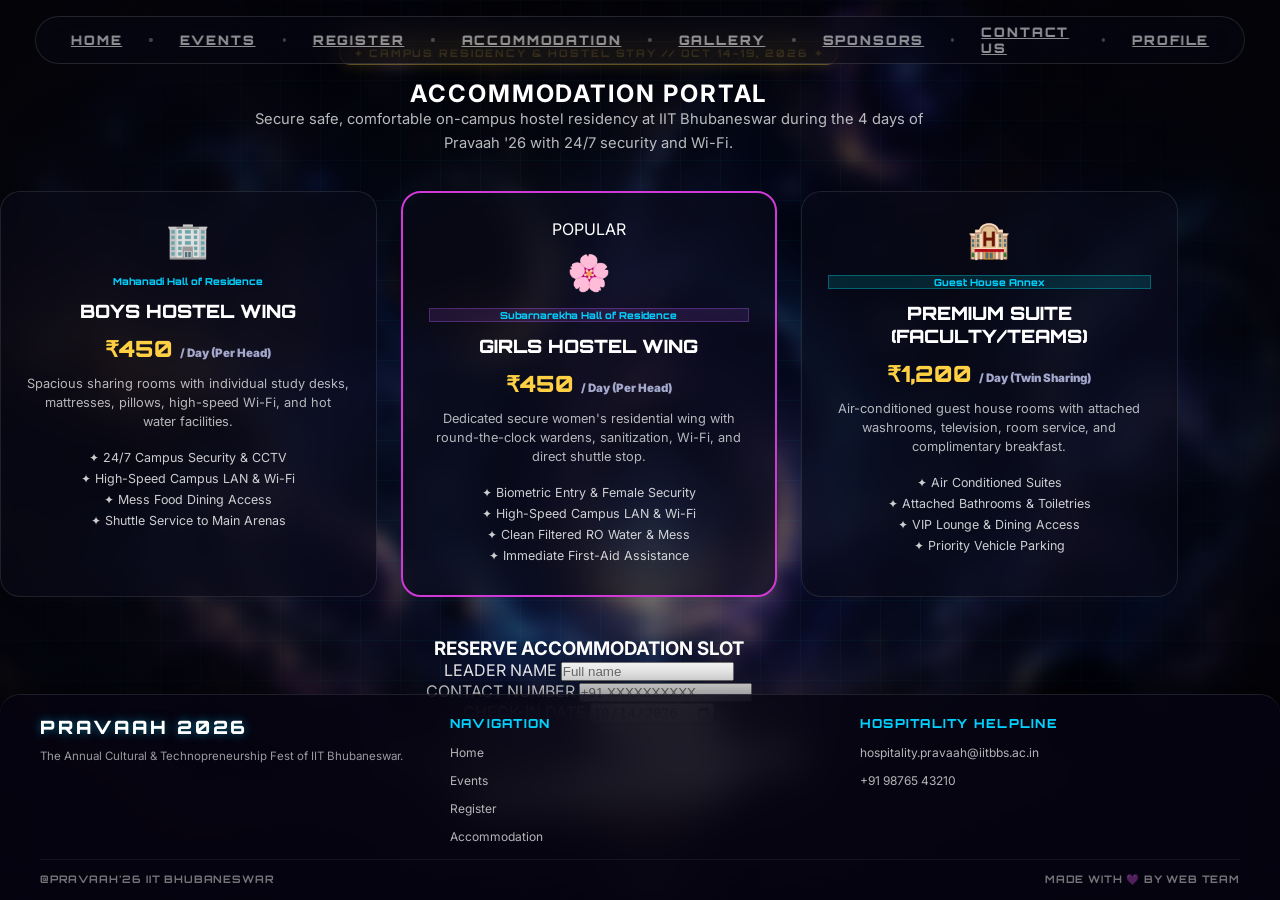
==== accommodation.html @ bd9a9144 "new pages" ====
<!DOCTYPE html>
<html lang="en">
<head>
    <meta charset="UTF-8">
    <meta name="viewport" content="width=device-width, initial-scale=1.0">
    <title>ACCOMMODATION // PRAVAAH '26 - IIT Bhubaneswar</title>
    <link rel="preconnect" href="https://fonts.googleapis.com">
    <link rel="preconnect" href="https://fonts.gstatic.com" crossorigin>
    <link href="https://fonts.googleapis.com/css2?family=Inter:wght@300;400;500;600;700;800;900&family=Orbitron:wght@400;600;700;800;900&display=swap" rel="stylesheet">
    <link rel="stylesheet" href="style.css">
</head>
<body class="subpage-body">

    <div class="global-bg-layer subpage-bg"></div>
    <div class="subpage-grid-overlay"></div>

    <!-- Cosmic Nav Wheel -->
    <nav class="cosmic-nav-wheel" id="cosmic-nav-wheel">
        <div class="nav-wheel-track">
            <div class="nav-indicator-pill" id="nav-indicator-pill"></div>

            <a href="index.html" class="nav-item">HOME</a>
            <div class="nav-divider"></div>
            <a href="events.html" class="nav-item">EVENTS</a>
            <div class="nav-divider"></div>
            <a href="register.html" class="nav-item">REGISTER</a>
            <div class="nav-divider"></div>
            <a href="accommodation.html" class="nav-item active">ACCOMMODATION</a>
            <div class="nav-divider"></div>
            <a href="gallery.html" class="nav-item">GALLERY</a>
            <div class="nav-divider"></div>
            <a href="sponsors.html" class="nav-item">SPONSORS</a>
            <div class="nav-divider"></div>
            <a href="contact.html" class="nav-item">CONTACT US</a>
            <div class="nav-divider"></div>
            <a href="profile.html" class="nav-item">PROFILE</a>
        </div>
        <div class="nav-wheel-glow"></div>
    </nav>

    <main class="subpage-main">
        <section class="dummy-page-hero">
            <div class="hero-badge-pill">✦ CAMPUS RESIDENCY & HOSTEL STAY // OCT 14-19, 2026 ✦</div>
            <h1 class="spider-title" data-text="ACCOMMODATION PORTAL">ACCOMMODATION PORTAL</h1>
            <p class="subpage-hero-subtitle">Secure safe, comfortable on-campus hostel residency at IIT Bhubaneswar during the 4 days of Pravaah '26 with 24/7 security and Wi-Fi.</p>

            <!-- Accommodation Options -->
            <div class="accom-grid">
                <div class="accom-card">
                    <div class="accom-icon">🏢</div>
                    <span class="accom-tag">Mahanadi Hall of Residence</span>
                    <h3 class="accom-title">BOYS HOSTEL WING</h3>
                    <div class="accom-rate">₹450 <span class="rate-sub">/ Day (Per Head)</span></div>
                    <p class="accom-desc">Spacious sharing rooms with individual study desks, mattresses, pillows, high-speed Wi-Fi, and hot water facilities.</p>
                    <ul class="accom-perks">
                        <li>✦ 24/7 Campus Security & CCTV</li>
                        <li>✦ High-Speed Campus LAN & Wi-Fi</li>
                        <li>✦ Mess Food Dining Access</li>
                        <li>✦ Shuttle Service to Main Arenas</li>
                    </ul>
                </div>

                <div class="accom-card featured-accom">
                    <div class="pass-highlight-banner">POPULAR</div>
                    <div class="accom-icon">🌸</div>
                    <span class="accom-tag tag-cult">Subarnarekha Hall of Residence</span>
                    <h3 class="accom-title">GIRLS HOSTEL WING</h3>
                    <div class="accom-rate">₹450 <span class="rate-sub">/ Day (Per Head)</span></div>
                    <p class="accom-desc">Dedicated secure women's residential wing with round-the-clock wardens, sanitization, Wi-Fi, and direct shuttle stop.</p>
                    <ul class="accom-perks">
                        <li>✦ Biometric Entry & Female Security</li>
                        <li>✦ High-Speed Campus LAN & Wi-Fi</li>
                        <li>✦ Clean Filtered RO Water & Mess</li>
                        <li>✦ Immediate First-Aid Assistance</li>
                    </ul>
                </div>

                <div class="accom-card">
                    <div class="accom-icon">🏨</div>
                    <span class="accom-tag tag-tech">Guest House Annex</span>
                    <h3 class="accom-title">PREMIUM SUITE (FACULTY/TEAMS)</h3>
                    <div class="accom-rate">₹1,200 <span class="rate-sub">/ Day (Twin Sharing)</span></div>
                    <p class="accom-desc">Air-conditioned guest house rooms with attached washrooms, television, room service, and complimentary breakfast.</p>
                    <ul class="accom-perks">
                        <li>✦ Air Conditioned Suites</li>
                        <li>✦ Attached Bathrooms & Toiletries</li>
                        <li>✦ VIP Lounge & Dining Access</li>
                        <li>✦ Priority Vehicle Parking</li>
                    </ul>
                </div>
            </div>

            <!-- Booking Form -->
            <div class="quick-register-hud">
                <h3 class="hud-box-title">RESERVE ACCOMMODATION SLOT</h3>
                <form class="quick-form-grid" onsubmit="event.preventDefault(); alert('Accommodation slot inquiry logged! Hospitality coordinators will contact via email.');">
                    <div class="form-group">
                        <label>LEADER NAME</label>
                        <input type="text" placeholder="Full name" required>
                    </div>
                    <div class="form-group">
                        <label>CONTACT NUMBER</label>
                        <input type="tel" placeholder="+91 XXXXXXXXXX" required>
                    </div>
                    <div class="form-group">
                        <label>CHECK-IN DATE</label>
                        <input type="date" value="2026-10-14" required>
                    </div>
                    <div class="form-group">
                        <label>CHECK-OUT DATE</label>
                        <input type="date" value="2026-10-18" required>
                    </div>
                    <div class="form-group">
                        <label>TOTAL GUESTS (MALE / FEMALE)</label>
                        <input type="text" placeholder="e.g. 3 Males, 2 Females" required>
                    </div>
                    <div class="form-group">
                        <label>INSTITUTE NAME</label>
                        <input type="text" placeholder="e.g. NIT Rourkela" required>
                    </div>
                    <button type="submit" class="submit-hud-btn">TRANSMIT RESERVATION INQUIRY ✦</button>
                </form>
            </div>
        </section>

        <!-- Footer -->
        <footer class="pravaah-full-footer">
            <div class="footer-columns-grid">
                <div class="footer-col footer-brand">
                    <span class="footer-logo-title">PRAVAAH 2026</span>
                    <p class="footer-tagline">The Annual Cultural & Technopreneurship Fest of IIT Bhubaneswar.</p>
                </div>
                <div class="footer-col">
                    <h4 class="footer-heading">NAVIGATION</h4>
                    <ul class="footer-links-list">
                        <li><a href="index.html">Home</a></li>
                        <li><a href="events.html">Events</a></li>
                        <li><a href="register.html">Register</a></li>
                        <li><a href="accommodation.html">Accommodation</a></li>
                    </ul>
                </div>
                <div class="footer-col">
                    <h4 class="footer-heading">HOSPITALITY HELPLINE</h4>
                    <ul class="footer-links-list">
                        <li><a href="mailto:hospitality.pravaah@iitbbs.ac.in">hospitality.pravaah@iitbbs.ac.in</a></li>
                        <li><a href="tel:+919876543210">+91 98765 43210</a></li>
                    </ul>
                </div>
            </div>
            <div class="footer-bottom-bar">
                <span>@PRAVAAH'26 IIT BHUBANESWAR</span>
                <span>MADE WITH 💜 BY WEB TEAM</span>
            </div>
        </footer>
    </main>

    <script src="glitch-nav.js"></script>
</body>
</html>
---- style.css ----
:root {
    --bg-dark: #06030e;
    --card-bg: rgba(14, 8, 28, 0.7);
    --border-color: rgba(230, 38, 120, 0.2);

    --tech-color: #00d2ff;
    --tech-glow: rgba(0, 210, 255, 0.55);

    --cult-color: #cf3ad6;
    --cult-glow: rgba(207, 58, 214, 0.55);

    --game-color: #ff2a4b;
    --game-glow: rgba(255, 42, 75, 0.55);

    --ent-color: #ff9e00;
    --ent-glow: rgba(255, 158, 0, 0.55);

    --social-color: #e62678;
    --social-glow: rgba(230, 38, 120, 0.55);

    --portal-blue: #3b62d8;
    --portal-blue-glow: rgba(59, 98, 216, 0.55);

    --text-main: #ffffff;
    --text-muted: #a3a8cc;

    --transition-smooth: all 0.4s cubic-bezier(0.16, 1, 0.3, 1);
}

* {
    box-sizing: border-box;
    margin: 0;
    padding: 0;
    -webkit-tap-highlight-color: transparent;
}

body {
    background-color: var(--bg-dark);
    color: var(--text-main);
    font-family: 'Inter', sans-serif;
    overflow: hidden;
    height: 100vh;
    width: 100vw;
    position: relative;
    user-select: none;
}

.global-bg-layer {
    position: fixed;
    top: 0;
    left: 0;
    width: 100vw;
    height: 100vh;
    background-image: url('bg_multiverse.jpeg');
    background-size: cover;
    background-position: center;
    background-repeat: no-repeat;
    z-index: 0;
    pointer-events: none;
    transform: scale(1.0);
    filter: blur(0px);
    transition: background-image 1s ease, filter 1s ease, transform 1s ease;
}

body.portal-entered .global-bg-layer {
    background-image: url('bg.jpeg');
    filter: blur(6px);
    transform: scale(1.04);
}

body.portal-entered #starfield-canvas {
    opacity: 0 !important;
    visibility: hidden !important;
    pointer-events: none !important;
    display: none !important;
}

body.portal-entered .comet-orbit-ring,
body.portal-entered .comet-spinner,
body.portal-entered .cube-comet {
    opacity: 0 !important;
    visibility: hidden !important;
    pointer-events: none !important;
    display: none !important;
    animation: none !important;
}

#starfield-canvas {
    position: fixed;
    top: 0;
    left: 0;
    width: 100vw;
    height: 100vh;
    z-index: 2;
    pointer-events: none;
    transition: opacity 0.8s ease, filter 0.8s ease;
}

.blur-background {
    filter: blur(12px);
}

.universe-nebula-glow {
    position: absolute;
    width: 1400px;
    height: 1400px;
    background: radial-gradient(circle, rgba(230, 38, 120, 0.28) 0%, rgba(59, 98, 216, 0.22) 35%, rgba(0, 210, 255, 0.14) 65%, transparent 75%);
    filter: blur(140px);
    pointer-events: none;
    z-index: 1;
    opacity: 0;
    transition: opacity 1.5s ease;
}

body.universe-active .universe-nebula-glow {
    opacity: 1;
}

section {
    position: absolute;
    top: 0;
    left: 0;
    width: 100%;
    height: 100%;
    z-index: 10;
    display: flex;
    flex-direction: column;
    align-items: center;
    justify-content: center;
    transition: opacity 0.8s cubic-bezier(0.25, 1, 0.5, 1),
                transform 0.8s cubic-bezier(0.25, 1, 0.5, 1),
                visibility 0.8s;
}

.hidden {
    opacity: 0;
    pointer-events: none;
    visibility: hidden;
    transform: scale(0.95);
}

.active-screen {
    opacity: 1;
    pointer-events: all;
    visibility: visible;
    transform: scale(1);
}

#splash-screen {
    background: transparent;
}

.glow-core {
    position: absolute;
    width: 400px;
    height: 400px;
    background: radial-gradient(circle, rgba(230, 38, 120, 0.25) 0%, rgba(59, 98, 216, 0.18) 50%, transparent 70%);
    border-radius: 50%;
    filter: blur(40px);
    z-index: 1;
    animation: pulse 8s infinite alternate;
}

.splash-content {
    z-index: 5;
    display: flex;
    flex-direction: row;
    align-items: center;
    justify-content: space-between;
    height: 75%;
    max-height: 620px;
    width: 90%;
    max-width: 1100px;
    gap: 30px;
}

.splash-logo-column {
    position: relative;
    display: flex;
    flex-direction: column;
    align-items: center;
    justify-content: center;
    z-index: 5;
    flex: 1;
}

.logo-container {
    margin-top: 0;
    animation: floatUpDown 6s ease-in-out infinite;
    z-index: 5;
    position: relative;
    text-align: center;
}

.portal-vortex-bg {
    position: absolute;
    width: clamp(260px, 35vw, 420px);
    height: clamp(260px, 35vw, 420px);
    border-radius: 50%;
    background: conic-gradient(from 0deg, rgba(123, 76, 237, 0.12) 0deg, rgba(0, 242, 254, 0.18) 120deg, rgba(189, 94, 255, 0.15) 240deg, rgba(123, 76, 237, 0.12) 360deg);
    filter: blur(25px);
    animation: spin 25s linear infinite;
    z-index: 1;
    pointer-events: none;
    top: 35%;
    left: 50%;
    transform: translate(-50%, -50%);
}

.splash-highlights-panel, .splash-status-panel {
    width: clamp(220px, 20vw, 260px);
    background: rgba(10, 10, 25, 0.25);
    backdrop-filter: blur(12px);
    border: 1px solid rgba(255, 255, 255, 0.05);
    border-radius: 16px;
    padding: 18px;
    display: flex;
    flex-direction: column;
    gap: 12px;
    box-shadow: 0 8px 32px rgba(0, 0, 0, 0.3);
    z-index: 10;
    transition: var(--transition-smooth);
}

.splash-highlights-panel:hover, .splash-status-panel:hover {
    border-color: rgba(0, 242, 254, 0.15);
    background: rgba(10, 10, 25, 0.35);
    box-shadow: 0 12px 40px rgba(0, 242, 254, 0.05);
}

.splash-panel-title {
    font-family: 'Orbitron', sans-serif;
    font-size: 0.68rem;
    font-weight: 900;
    letter-spacing: 0.15em;
    margin-bottom: 4px;
    padding-bottom: 6px;
    border-bottom: 1px solid rgba(255, 255, 255, 0.06);
}

.title-tech {
    color: var(--tech-color);
    text-shadow: 0 0 8px var(--tech-glow);
}

.title-cult {
    color: var(--cult-color);
    text-shadow: 0 0 8px var(--cult-glow);
}

.highlight-item {
    display: flex;
    flex-direction: column;
    gap: 3px;
    border-left: 2px solid rgba(255, 255, 255, 0.08);
    padding-left: 10px;
    transition: var(--transition-smooth);
}

.highlight-item:hover {
    border-left-color: var(--tech-color);
    transform: translateX(3px);
}

.hl-badge {
    align-self: flex-start;
    font-family: 'Orbitron', sans-serif;
    font-size: 0.5rem;
    font-weight: 800;
    letter-spacing: 0.05em;
    padding: 2px 6px;
    border-radius: 4px;
}

.badge-tech {
    background: rgba(0, 242, 254, 0.08);
    color: var(--tech-color);
    border: 1px solid rgba(0, 242, 254, 0.2);
}

.badge-cult {
    background: rgba(189, 94, 255, 0.08);
    color: var(--cult-color);
    border: 1px solid rgba(189, 94, 255, 0.2);
}

.badge-game {
    background: rgba(0, 229, 255, 0.08);
    color: var(--game-color);
    border: 1px solid rgba(0, 229, 255, 0.2);
}

.hl-name {
    font-family: 'Orbitron', sans-serif;
    font-size: 0.72rem;
    font-weight: 700;
    color: #ffffff;
    letter-spacing: 0.02em;
}

.hl-desc {
    font-size: 0.6rem;
    color: var(--text-muted);
    line-height: 1.3;
}

.status-row {
    display: flex;
    flex-direction: column;
    gap: 5px;
}

.status-meta {
    display: flex;
    justify-content: space-between;
    align-items: center;
}

.status-name {
    font-family: 'Orbitron', sans-serif;
    font-size: 0.68rem;
    font-weight: 700;
    color: rgba(255, 255, 255, 0.75);
}

.status-stat {
    font-family: 'Orbitron', sans-serif;
    font-size: 0.55rem;
    font-weight: 800;
    letter-spacing: 0.02em;
}

.status-online {
    color: var(--game-color);
    text-shadow: 0 0 6px rgba(0, 229, 255, 0.3);
}

.status-stable {
    color: var(--tech-color);
    text-shadow: 0 0 6px var(--tech-glow);
}

.status-bar {
    width: 100%;
    height: 3px;
    background: rgba(255, 255, 255, 0.06);
    border-radius: 2px;
    overflow: hidden;
}

.status-bar-fill {
    height: 100%;
    border-radius: 2px;
}

.fill-tech { background: var(--tech-color); }
.fill-cult { background: var(--cult-color); }
.fill-game { background: var(--game-color); }
.fill-ent { background: var(--ent-color); }

.logo-pravaah-container {
    display: flex;
    flex-direction: column;
    align-items: center;
    gap: 2px;
    margin-bottom: 5px;
}

.logo-pravaah {
    font-family: 'Orbitron', sans-serif;
    font-size: clamp(1.8rem, 4.2vw, 3rem);
    font-weight: 900;
    letter-spacing: 0.35em;
    color: #fff;
    text-shadow: 0 2px 8px rgba(0, 0, 0, 0.9), 0 0 15px rgba(255, 255, 255, 0.3);
    text-transform: uppercase;
    margin-right: -0.35em;
    display: block;
}

.logo-edition-tag {
    font-family: 'Orbitron', sans-serif;
    font-size: clamp(0.65rem, 1.4vw, 0.88rem);
    font-weight: 800;
    letter-spacing: 0.5em;
    color: var(--tech-color);
    text-shadow: 0 2px 8px rgba(0, 0, 0, 0.9), 0 0 10px var(--tech-glow);
    text-transform: uppercase;
    margin-right: -0.5em;
    display: block;
}

.logo-title {
    position: relative;
    font-family: 'Orbitron', sans-serif;
    font-size: clamp(3.2rem, 8vw, 7rem);
    font-weight: 900;
    letter-spacing: 0.05em;
    text-transform: uppercase;
    background: linear-gradient(to bottom, #fff6a6 0%, #ffd043 45%, #b67600 90%);
    -webkit-background-clip: text;
    -webkit-text-fill-color: transparent;
    filter: drop-shadow(0 2px 10px rgba(0, 0, 0, 0.95)) drop-shadow(0 0 15px rgba(255, 208, 67, 0.2));
    z-index: 2;
    display: inline-block;
    margin-bottom: 10px;
}

.logo-subtitle-container {
    display: flex;
    flex-direction: column;
    align-items: flex-end;
    width: 100%;
    margin-top: -12px;
    padding-right: 5px;
}

.logo-subtitle {
    font-family: 'Orbitron', sans-serif;
    font-size: clamp(0.7rem, 1.8vw, 1.1rem);
    font-weight: 700;
    letter-spacing: 0.15em;
    color: var(--tech-color);
    text-transform: lowercase;
    text-shadow: 0 0 10px rgba(0, 242, 254, 0.45);
    margin-bottom: 4px;
}

.subtitle-line {
    display: flex;
    align-items: center;
    width: 58%;
    max-width: 280px;
    position: relative;
    margin-top: 2px;
}

.line-dot {
    width: 5px;
    height: 5px;
    background-color: var(--tech-color);
    border-radius: 50%;
    box-shadow: 0 0 8px var(--tech-color);
}

.line-bar {
    flex: 1;
    height: 2px;
    background-color: var(--tech-color);
    box-shadow: 0 0 6px var(--tech-color);
}

.line-sparkle {
    color: #fff;
    font-size: 11px;
    text-shadow: 0 0 8px #fff, 0 0 15px var(--tech-color);
    margin-left: -2px;
    transform: translateY(-0.5px);
}

.home-swipe-prompt {
    display: flex;
    flex-direction: column;
    align-items: center;
    margin-top: 1vw;
    z-index: 10;
    pointer-events: none;
    transition: var(--transition-smooth);
}

.home-swipe-text {
    font-family: 'Orbitron', sans-serif;
    font-size: clamp(0.7rem, 1vw, 1.1rem);
    font-weight: 900;
    letter-spacing: 0.25em;
    color: rgba(255, 255, 255, 0.85);
    text-shadow: 0 2px 6px rgba(0, 0, 0, 0.95), 0 0 10px rgba(255, 255, 255, 0.2);
    text-transform: uppercase;
    margin-bottom: 8px;
    text-align: center;
}

.home-swipe-arrow {
    color: var(--tech-color);
    animation: bounceDown 2s infinite ease-in-out;
    filter: drop-shadow(0 2px 6px rgba(0, 0, 0, 0.9)) drop-shadow(0 0 8px var(--tech-glow));
}

.home-swipe-arrow svg {
    width: 24px;
    height: 24px;
}

#loader-screen.portal-warp-section {
    background: #000;
    z-index: 9999;
    position: fixed;
    top: 0;
    left: 0;
    right: 0;
    bottom: 0;
    width: 100vw;
    height: 100vh;
    width: 100dvw;
    height: 100dvh;
    display: flex;
    align-items: center;
    justify-content: center;
    overflow: hidden;
    pointer-events: none;
}

.portal-video-element {
    position: fixed;
    top: 0;
    left: 0;
    width: 100vw;
    height: 100vh;
    width: 100dvw;
    height: 100dvh;
    min-width: 100%;
    min-height: 100%;
    object-fit: cover;
    object-position: center;
    border: none;
    outline: none;
    pointer-events: none;
    z-index: 1;
    transform: scale(1.05);
    filter: saturate(1.1) contrast(1.08) brightness(1.02);
}

.portal-flash-overlay {
    position: fixed;
    top: 0;
    left: 0;
    width: 100vw;
    height: 100vh;
    z-index: 10;
    background: radial-gradient(circle at center, #ffffff 0%, #ffe4ec 30%, #cf3ad6 60%, rgba(228, 42, 17, 0.95) 85%, #1017c6 100%);
    opacity: 0;
    pointer-events: none;
    transition: opacity 0.35s cubic-bezier(0.16, 1, 0.3, 1);
}

.portal-flash-overlay.active-flash {
    opacity: 1;
}

.portal-flash-overlay.fade-out {
    opacity: 0;
    transition: opacity 0.75s ease-out;
}

.home-swipe-prompt {
    cursor: pointer;
    position: relative;
    padding: 12px 28px;
    border-radius: 40px;
    background: rgba(14, 8, 28, 0.65);
    border: 1.5px solid rgba(230, 38, 120, 0.4);
    backdrop-filter: blur(14px);
    transition: all 0.35s cubic-bezier(0.16, 1, 0.3, 1);
    display: flex;
    flex-direction: column;
    align-items: center;
    gap: 6px;
    box-shadow: 0 8px 30px rgba(0, 0, 0, 0.5), 0 0 20px rgba(230, 38, 120, 0.25);
    user-select: none;
}

.home-swipe-prompt:hover {
    border-color: #00d2ff;
    transform: translateY(-4px) scale(1.03);
    box-shadow: 0 12px 40px rgba(0, 210, 255, 0.4), 0 0 30px rgba(230, 38, 120, 0.4);
    background: rgba(22, 12, 40, 0.85);
}

.home-enter-btn-content {
    display: flex;
    align-items: center;
    gap: 8px;
}

.home-enter-icon {
    color: #ffb703;
    font-size: 1rem;
    animation: spin 8s linear infinite;
}

.home-swipe-text {
    font-family: 'Orbitron', sans-serif;
    font-weight: 800;
    font-size: clamp(0.72rem, 1.2vw, 0.92rem);
    letter-spacing: 0.15em;
    color: #fff;
    text-shadow: 0 0 10px rgba(255, 255, 255, 0.5);
}

.home-enter-tag {
    font-family: 'Orbitron', sans-serif;
    font-size: 0.55rem;
    font-weight: 700;
    letter-spacing: 0.2em;
    color: var(--tech-color);
    background: rgba(0, 242, 254, 0.1);
    padding: 2px 8px;
    border-radius: 10px;
    border: 1px solid rgba(0, 242, 254, 0.25);
}

.nav-warp-btn {
    background: linear-gradient(135deg, rgba(255, 0, 127, 0.25), rgba(0, 242, 254, 0.25)) !important;
    border: 1px solid rgba(0, 242, 254, 0.4) !important;
    color: #fff !important;
    font-weight: 900 !important;
    letter-spacing: 0.1em !important;
    text-shadow: 0 0 8px #00f2fe;
}

.nav-warp-btn:hover {
    background: linear-gradient(135deg, rgba(255, 0, 127, 0.5), rgba(0, 242, 254, 0.5)) !important;
    border-color: #00f2fe !important;
    box-shadow: 0 0 15px rgba(0, 242, 254, 0.5) !important;
    transform: translateY(-2px);
}

#main-scroll-container {
    position: absolute;
    top: 0;
    left: 0;
    width: 100vw;
    height: 100vh;
    z-index: 10;
    overflow-y: hidden;
    scrollbar-width: none;
    -ms-overflow-style: none;
}

#main-scroll-container.scroll-enabled {
    overflow-y: scroll;
    scroll-snap-type: y mandatory;
}

#main-scroll-container::-webkit-scrollbar {
    display: none;
}

.snap-page {
    position: relative;
    width: 100vw;
    height: 100vh;
    scroll-snap-align: start;
    overflow: hidden;
    display: flex;
    flex-direction: column;
    justify-content: center;
    align-items: center;
}

.hud-header {
    position: absolute;
    top: 0;
    left: 0;
    width: 100%;
    padding: 25px 40px;
    display: flex;
    justify-content: space-between;
    align-items: center;
    border-bottom: none;
    background: transparent;
    z-index: 100;
}

.hud-left {
    display: flex;
    align-items: center;
    gap: 12px;
}

.hud-indicator {
    width: 8px;
    height: 8px;
    border-radius: 50%;
    background-color: #00e5ff;
    box-shadow: 0 0 10px #00e5ff;
    animation: flashText 2s infinite alternate;
}

.hud-title {
    font-family: 'Orbitron', sans-serif;
    font-size: 0.8rem;
    letter-spacing: 0.25em;
    color: rgba(255, 255, 255, 0.7);
    font-weight: 500;
    text-shadow: 0 1px 3px rgba(0, 0, 0, 0.8);
}

.hud-right {
    display: flex;
    align-items: center;
    gap: 20px;
}

.hud-date {
    font-family: 'Orbitron', sans-serif;
    font-size: 0.8rem;
    letter-spacing: 0.2em;
    color: var(--tech-color);
    text-shadow: 0 2px 4px rgba(0, 0, 0, 0.8), 0 0 8px var(--tech-glow);
}

.hud-footer {
    position: absolute;
    bottom: 0;
    left: 0;
    width: 100%;
    padding: 20px;
    text-align: center;
    border-top: none;
    background: transparent;
    z-index: 100;
}

.hud-footer p {
    font-family: 'Orbitron', sans-serif;
    font-size: 0.75rem;
    letter-spacing: 0.3em;
    color: rgba(255, 255, 255, 0.4);
    animation: flashText 3s infinite;
}

#calendar-page {
    background: transparent;
}

.calendar-layout-container {
    position: relative;
    width: 440px;
    height: 460px;
    margin: 25px auto 0 auto;
    z-index: 20;
    display: flex;
    align-items: center;
    justify-content: center;
    transition: var(--transition-smooth);
}

.calendar-main-grid-panel {
    flex-grow: 1;
    display: flex;
    flex-direction: column;
}

.calendar-section-title {
    font-family: 'Orbitron', sans-serif;
    font-size: 1.5rem;
    font-weight: 900;
    letter-spacing: 0.22em;
    color: #fff;
    text-transform: uppercase;
    text-align: center;
    margin-bottom: 35px;
    text-shadow: 0 0 10px rgba(255, 255, 255, 0.25), 0 0 25px var(--tech-glow);
}

.comet-orbit-ring {
    position: absolute;
    top: 50%;
    left: 50%;
    transform-style: preserve-3d;
    pointer-events: none;
    z-index: 4;
    border-radius: 50%;
}

.comet-orbit-ring.ring-1 {
    width: 490px;
    height: 490px;
    transform: translate(-50%, -50%) rotateX(68deg) rotateY(30deg);
    border: 1px dashed rgba(0, 242, 254, 0.08);
}

.comet-orbit-ring.ring-2 {
    width: 530px;
    height: 530px;
    transform: translate(-50%, -50%) rotateX(55deg) rotateY(-40deg);
    border: 1px dashed rgba(189, 94, 255, 0.08);
}

.comet-orbit-ring.ring-3 {
    width: 570px;
    height: 570px;
    transform: translate(-50%, -50%) rotateX(45deg) rotateY(15deg);
    border: 1px dashed rgba(255, 223, 122, 0.08);
}

.comet-spinner {
    position: relative;
    width: 100%;
    height: 100%;
    transform-style: preserve-3d;
}

.comet-spinner.spinner-1 {
    animation: spin 7s linear infinite;
}

.comet-spinner.spinner-2 {
    animation: spin-counter 11s linear infinite;
}

.comet-spinner.spinner-3 {
    animation: spin 14s linear infinite;
}

.cube-comet {
    position: absolute;
    top: 0;
    left: 50%;
    width: 8px;
    height: 8px;
    border-radius: 50%;
    transform: translate(-50%, -50%);
    transform-style: preserve-3d;
}

.cube-comet.comet-cyan {
    background: var(--tech-color);
    box-shadow: 0 0 15px var(--tech-glow), 0 0 30px var(--tech-glow);
}

.cube-comet.comet-cyan::after {
    content: '';
    position: absolute;
    top: 50%;
    right: 4px;
    width: 80px;
    height: 3px;
    background: linear-gradient(to left, var(--tech-color), rgba(0, 242, 254, 0.4), transparent);
    border-radius: 10px;
    transform: translateY(-50%) rotate(-5deg);
    transform-origin: right center;
}

.cube-comet.comet-pink {
    background: var(--cult-color);
    box-shadow: 0 0 15px var(--cult-glow), 0 0 30px var(--cult-glow);
}

.cube-comet.comet-pink::after {
    content: '';
    position: absolute;
    top: 50%;
    left: 4px;
    width: 80px;
    height: 3px;
    background: linear-gradient(to right, var(--cult-color), rgba(189, 94, 255, 0.4), transparent);
    border-radius: 10px;
    transform: translateY(-50%) rotate(5deg);
    transform-origin: left center;
}

.cube-comet.comet-gold {
    background: #ffdf7a;
    box-shadow: 0 0 15px rgba(255, 223, 122, 0.6), 0 0 30px rgba(255, 223, 122, 0.8);
}

.cube-comet.comet-gold::after {
    content: '';
    position: absolute;
    top: 50%;
    right: 4px;
    width: 80px;
    height: 3px;
    background: linear-gradient(to left, #ffdf7a, rgba(255, 223, 122, 0.4), transparent);
    border-radius: 10px;
    transform: translateY(-50%) rotate(-5deg);
    transform-origin: right center;
}

/* 2 Modern Rotation Buttons */
.cube-rotate-btn {
    position: absolute;
    top: 50%;
    transform: translateY(-50%);
    width: 48px;
    height: 48px;
    border-radius: 50%;
    background: rgba(10, 10, 28, 0.75);
    backdrop-filter: blur(12px);
    border: 1px solid rgba(0, 242, 254, 0.35);
    color: var(--tech-color);
    display: flex;
    flex-direction: column;
    align-items: center;
    justify-content: center;
    cursor: pointer;
    z-index: 100;
    transition: all 0.35s cubic-bezier(0.175, 0.885, 0.32, 1.275);
    box-shadow: 0 6px 20px rgba(0, 0, 0, 0.6), 0 0 15px rgba(0, 242, 254, 0.15);
    outline: none;
}

.cube-rotate-btn.btn-prev {
    left: -85px;
}

.cube-rotate-btn.btn-next {
    right: -85px;
}

.cube-rotate-btn:hover {
    border-color: var(--tech-color);
    background: rgba(0, 242, 254, 0.2);
    color: #fff;
    box-shadow: 0 0 25px var(--tech-glow), 0 0 45px rgba(0, 242, 254, 0.35);
    transform: translateY(-50%) scale(1.15);
}

.cube-rotate-btn:active {
    transform: translateY(-50%) scale(0.92);
}

.rotate-btn-label {
    position: absolute;
    bottom: -22px;
    font-family: 'Orbitron', sans-serif;
    font-size: 0.55rem;
    font-weight: 800;
    letter-spacing: 0.12em;
    color: rgba(255, 255, 255, 0.65);
    pointer-events: none;
    transition: color 0.3s ease, text-shadow 0.3s ease;
    white-space: nowrap;
}

.cube-rotate-btn:hover .rotate-btn-label {
    color: var(--tech-color);
    text-shadow: 0 0 8px var(--tech-glow);
}

/* Month Navigation Bar / Tracker */
.cube-month-tracker {
    position: absolute;
    top: -65px;
    left: 50%;
    transform: translateX(-50%);
    display: flex;
    align-items: center;
    gap: 6px;
    background: rgba(10, 10, 25, 0.8);
    backdrop-filter: blur(14px);
    border: 1px solid rgba(255, 255, 255, 0.12);
    padding: 5px 10px;
    border-radius: 30px;
    z-index: 90;
    box-shadow: 0 6px 25px rgba(0, 0, 0, 0.5), 0 0 15px rgba(0, 242, 254, 0.1);
}

.month-pill {
    background: transparent;
    border: 1px solid transparent;
    color: rgba(255, 255, 255, 0.55);
    font-family: 'Orbitron', sans-serif;
    font-size: 0.62rem;
    font-weight: 700;
    letter-spacing: 0.08em;
    padding: 5px 12px;
    border-radius: 20px;
    cursor: pointer;
    transition: all 0.3s ease;
    outline: none;
}

.month-pill:hover {
    color: #fff;
    background: rgba(255, 255, 255, 0.1);
    border-color: rgba(255, 255, 255, 0.15);
}

.month-pill.active-pill {
    background: var(--tech-color);
    border-color: var(--tech-color);
    color: #000;
    font-weight: 900;
    box-shadow: 0 0 16px var(--tech-glow);
}

.calendar-tip-hud {
    position: absolute;
    bottom: -115px;
    left: 50%;
    transform: translateX(-50%);
    display: flex;
    align-items: center;
    gap: 8px;
    padding: 10px 16px;
    background: rgba(10, 10, 25, 0.65);
    backdrop-filter: blur(8px);
    border: 1px solid rgba(0, 242, 254, 0.45);
    border-radius: 6px;
    pointer-events: none;
    font-family: 'Orbitron', sans-serif;
    white-space: nowrap;
    box-shadow: 0 0 20px rgba(0, 242, 254, 0.25), inset 0 0 10px rgba(0, 242, 254, 0.05);
    z-index: 21;
}

.tip-icon {
    font-size: 0.95rem;
    animation: pulse 1.5s infinite alternate;
    filter: drop-shadow(0 0 5px var(--tech-color));
}

.tip-text {
    font-size: 0.65rem;
    font-weight: 700;
    letter-spacing: 0.08em;
    color: var(--tech-color);
    text-shadow: 0 0 10px var(--tech-glow);
}

.calendar-cube-viewport {
    position: absolute;
    top: 0;
    left: 0;
    width: 100%;
    height: 100%;
    display: flex;
    align-items: center;
    justify-content: center;
    perspective: 1200px;
    transform-style: preserve-3d;
    z-index: 5;
    transition: opacity 0.5s cubic-bezier(0.16, 1, 0.3, 1), transform 0.5s cubic-bezier(0.16, 1, 0.3, 1);
}

.calendar-cube-viewport.cube-collapsed {
    opacity: 0;
    transform: scale(0.4) rotateX(45deg) translateY(-50px);
    pointer-events: none;
}

.calendar-cube {
    position: relative;
    width: 360px;
    height: 360px;
    transform-style: preserve-3d;
    transform: rotateX(0deg) rotateY(0deg);
    transition: transform 0.85s cubic-bezier(0.16, 1, 0.3, 1);
}

.cube-face {
    position: absolute;
    width: 360px;
    height: 360px;
    border-radius: 22px;
    padding: 20px;
    transform-style: preserve-3d;
    backface-visibility: hidden;
    background: rgba(10, 14, 28, 0.82);
    border: 2px solid rgba(0, 210, 255, 0.25);
    backdrop-filter: blur(16px);
    box-shadow: 0 10px 30px rgba(0, 0, 0, 0.6), inset 0 0 20px rgba(0, 210, 255, 0.03);
    transition: transform 0.85s cubic-bezier(0.16, 1, 0.3, 1), border-color 0.4s ease, box-shadow 0.4s ease, background 0.4s ease;
}

.face-front { transform: rotateY(0deg) translateZ(180px); }
.face-right { transform: rotateY(90deg) translateZ(180px); }
.face-back { transform: rotateY(180deg) translateZ(180px); }
.face-left { transform: rotateY(-90deg) translateZ(180px); }
.face-top { transform: rotateX(90deg) translateZ(180px); }
.face-bottom { transform: rotateX(-90deg) translateZ(180px); }

.cube-face:hover {
    border-color: var(--tech-color) !important;
    box-shadow: 0 12px 35px rgba(0, 210, 255, 0.3), inset 0 0 25px rgba(0, 210, 255, 0.05);
}

.cube-face.is-focused {
    border-color: var(--tech-color) !important;
    box-shadow: 0 0 35px var(--tech-glow), inset 0 0 25px rgba(0, 210, 255, 0.08) !important;
    background: rgba(10, 14, 30, 0.92) !important;
}

.month-module {
    width: 100%;
    display: flex;
    flex-direction: column;
    height: 100%;
}

.month-title {
    font-family: 'Orbitron', sans-serif;
    font-size: 0.95rem;
    font-weight: 900;
    letter-spacing: 0.15em;
    text-align: center;
    margin-bottom: 14px;
    padding-bottom: 8px;
    border-bottom: 1px solid rgba(0, 210, 255, 0.15);
    display: flex;
    align-items: center;
    justify-content: center;
    color: var(--tech-color);
    text-shadow: 0 0 12px var(--tech-glow);
}

.day-names {
    display: grid;
    grid-template-columns: repeat(7, 1fr);
    text-align: center;
    font-weight: 800;
    font-size: 0.7rem;
    color: rgba(255, 255, 255, 0.95);
    margin-bottom: 12px;
}

.days-grid {
    display: grid;
    grid-template-columns: repeat(7, 1fr);
    gap: 6px;
    flex-grow: 1;
    align-content: start;
}

.calendar-day {
    aspect-ratio: 1;
    display: flex;
    align-items: center;
    justify-content: center;
    font-size: 0.85rem;
    font-weight: 800;
    color: rgba(255, 255, 255, 0.95);
    border-radius: 8px;
    cursor: pointer;
    transition: var(--transition-smooth);
    border: 1px solid transparent;
}

.calendar-day:hover:not(.empty-day):not(.active-node) {
    background: rgba(255, 255, 255, 0.08);
    color: #fff;
    border-color: rgba(255, 255, 255, 0.15);
}

.calendar-day.empty-day {
    opacity: 0;
    pointer-events: none;
}

.calendar-day.active-node {
    border: 1px solid var(--tech-color);
    color: #fff;
    background: rgba(0, 210, 255, 0.12);
    font-weight: 700;
    position: relative;
    animation: nodePulseAnimation 2s infinite alternate;
    transition: var(--transition-smooth);
    box-shadow: 0 0 10px var(--tech-glow);
}

.calendar-day.active-node::after {
    content: '';
    position: absolute;
    bottom: 4px;
    width: 5px;
    height: 5px;
    background-color: var(--tech-color);
    border-radius: 50%;
    box-shadow: 0 0 6px var(--tech-color);
    transition: var(--transition-smooth);
}

.calendar-day.active-node:hover {
    background: var(--tech-color) !important;
    color: #000 !important;
    border-color: #fff !important;
    box-shadow: 0 0 18px var(--tech-glow) !important;
}

.calendar-day.active-node:hover::after {
    background-color: var(--cult-color);
    box-shadow: 0 0 6px var(--cult-color);
}

.calendar-day.active-node.selected {
    background: var(--cult-color) !important;
    color: #000 !important;
    border-color: #fff !important;
    box-shadow: 0 0 20px var(--cult-glow) !important;
    animation: none;
}

.calendar-day.active-node.selected::after {
    background-color: #000;
    box-shadow: none;
}

@keyframes nodePulseAnimation {
    0% {
        box-shadow: 0 0 4px var(--ent-glow);
        border-color: rgba(255, 215, 0, 0.4);
    }
    100% {
        box-shadow: 0 0 14px var(--ent-color);
        border-color: var(--ent-color);
    }
}

.day-events-panel {
    position: absolute;
    top: 0;
    left: 0;
    width: 100%;
    height: 100%;
    background: rgba(12, 12, 28, 0.95);
    backdrop-filter: blur(16px);
    border: 2px solid rgba(255, 255, 255, 0.08);
    border-radius: 20px;
    padding: 22px;
    display: flex;
    flex-direction: column;
    min-height: 0;
    z-index: 10;

    opacity: 0;
    pointer-events: none;
    transform: scale(0.9) translateY(15px);
    transition: opacity 0.5s cubic-bezier(0.16, 1, 0.3, 1), transform 0.5s cubic-bezier(0.16, 1, 0.3, 1);
    box-shadow: 0 15px 40px rgba(0, 0, 0, 0.6), inset 0 0 20px rgba(255, 255, 255, 0.02);
}

.day-events-panel.panel-visible {
    opacity: 1;
    pointer-events: all;
    transform: scale(1) translateY(0);
}

.panel-header-row {
    display: flex;
    justify-content: space-between;
    align-items: center;
    margin-bottom: 6px;
}

.back-cube-btn {
    background: rgba(0, 242, 254, 0.08);
    border: 1px solid rgba(0, 242, 254, 0.3);
    color: var(--tech-color);
    font-family: 'Orbitron', sans-serif;
    font-size: 0.65rem;
    font-weight: 700;
    letter-spacing: 0.05em;
    padding: 4px 10px;
    border-radius: 6px;
    cursor: pointer;
    display: flex;
    align-items: center;
    gap: 5px;
    transition: var(--transition-smooth), transform 0.4s ease;
}

.back-cube-btn:hover {
    background: var(--tech-color);
    color: #000;
    box-shadow: 0 0 10px var(--tech-glow);
}

.hidden-btn {
    opacity: 0;
    pointer-events: none;
    transform: translateX(10px);
}

.panel-title {
    font-family: 'Orbitron', sans-serif;
    font-size: 0.82rem;
    font-weight: 800;
    letter-spacing: 0.1em;
    color: var(--tech-color);
    text-transform: uppercase;
    text-shadow: 0 0 8px var(--tech-glow);
}

.panel-date {
    font-size: 0.75rem;
    font-weight: 700;
    color: rgba(255, 255, 255, 0.8);
    border-bottom: 1px solid rgba(255, 255, 255, 0.08);
    padding-bottom: 10px;
}

.panel-events-list {
    flex-grow: 1;
    overflow-y: auto;
    display: flex;
    flex-direction: column;
    gap: 12px;
}

.panel-events-list::-webkit-scrollbar {
    width: 4px;
}
.panel-events-list::-webkit-scrollbar-thumb {
    background: rgba(255, 255, 255, 0.08);
    border-radius: 2px;
}

.no-events-prompt {
    font-size: 0.8rem;
    color: var(--text-muted);
    line-height: 1.5;
    text-align: center;
    margin-top: 50px;
}

.calendar-event-card {
    background: rgba(10, 10, 25, 0.42);
    backdrop-filter: blur(8px);
    border: 1px solid rgba(255, 255, 255, 0.08);
    border-radius: 12px;
    padding: 15px;
    display: flex;
    flex-direction: column;
    gap: 8px;
    transition: var(--transition-smooth);
}

.calendar-event-card:hover {
    background: rgba(10, 10, 25, 0.6);
    border-color: rgba(255, 255, 255, 0.15);
    transform: translateX(2px);
}

.calendar-card-header {
    display: flex;
    justify-content: space-between;
    align-items: start;
    gap: 10px;
}

.calendar-event-title {
    font-family: 'Orbitron', sans-serif;
    font-size: 0.82rem;
    font-weight: 700;
    color: #fff;
    line-height: 1.3;
}

.calendar-event-time {
    font-size: 0.65rem;
    color: var(--text-muted);
    white-space: nowrap;
}

.calendar-event-card p {
    font-size: 0.72rem;
    color: var(--text-muted);
    line-height: 1.4;
}

.calendar-card-footer {
    display: flex;
    justify-content: space-between;
    align-items: center;
    margin-top: 4px;
}

.calendar-venue {
    font-size: 0.65rem;
    color: rgba(255, 255, 255, 0.55);
}

.verse-tag {
    font-family: 'Orbitron', sans-serif;
    font-size: 0.55rem;
    font-weight: 700;
    letter-spacing: 0.05em;
    padding: 2px 6px;
    border-radius: 4px;
    text-transform: uppercase;
}

.badge-tech { color: var(--tech-color); border: 1px solid rgba(0, 242, 254, 0.3); background: rgba(255, 255, 255, 0.03); }
.badge-cult { color: var(--cult-color); border: 1px solid rgba(189, 94, 255, 0.3); background: rgba(255, 255, 255, 0.03); }
.badge-game { color: var(--game-color); border: 1px solid rgba(0, 229, 255, 0.3); background: rgba(255, 255, 255, 0.03); }
.badge-ent { color: var(--ent-color); border: 1px solid rgba(255, 223, 0, 0.3); background: rgba(255, 255, 255, 0.03); }
.badge-social { color: var(--social-color); border: 1px solid rgba(224, 64, 251, 0.3); background: rgba(255, 255, 255, 0.03); }

@media (max-width: 600px) {
    .calendar-layout-container {
        width: 320px;
        height: 380px;
    }
    .calendar-cube, .cube-face {
        width: 290px;
        height: 290px;
    }
    .face-front { transform: rotateY(0deg) translateZ(145px); }
    .face-right { transform: rotateY(90deg) translateZ(145px); }
    .face-back { transform: rotateY(180deg) translateZ(145px); }
    .face-left { transform: rotateY(-90deg) translateZ(145px); }
    .face-top { transform: rotateX(90deg) translateZ(145px); }
    .face-bottom { transform: rotateX(-90deg) translateZ(145px); }
    
    .cube-rotate-btn.btn-prev { left: -15px; width: 40px; height: 40px; }
    .cube-rotate-btn.btn-next { right: -15px; width: 40px; height: 40px; }
    .cube-month-tracker {
        gap: 3px;
        padding: 4px 6px;
        top: -55px;
    }
    .month-pill {
        font-size: 0.52rem;
        padding: 3px 6px;
    }
    .calendar-tip-hud {
        white-space: normal;
        text-align: center;
        width: 90%;
        bottom: -95px;
        font-size: 0.55rem;
    }
}

.scroll-down-indicator {
    position: absolute;
    bottom: 20px;
    left: 50%;
    transform: translateX(-50%);
    display: flex;
    flex-direction: column;
    align-items: center;
    gap: 8px;
    z-index: 20;
}

.scroll-down-indicator p {
    font-family: 'Orbitron', sans-serif;
    font-size: 0.72rem;
    letter-spacing: 0.25em;
    color: rgba(255, 255, 255, 0.45);
    animation: flashText 2.5s infinite alternate;
}

.arrow-down-glowing {
    color: var(--tech-color);
    animation: bounceDown 2s infinite;
    text-shadow: 0 0 10px var(--tech-color);
}

.arrow-down-glowing svg {
    width: 28px;
    height: 28px;
}

#universe-page {
    background: transparent;
    padding: 20px;
    overflow: hidden;
}

.network-viewport {
    position: relative;
    width: 100%;
    height: 100%;
    display: flex;
    align-items: center;
    justify-content: center;
    overflow: hidden;
}

.portal-network-container {
    position: relative;
    width: clamp(300px, 65vw, 720px);
    height: clamp(300px, 65vw, 720px);
    display: flex;
    align-items: center;
    justify-content: center;
}

.portal-orbit-wrapper {
    position: absolute;
    top: 0;
    left: 0;
    width: 100%;
    height: 100%;
    pointer-events: none;
    z-index: 2;
}

.portal-orbit-wrapper > * {
    pointer-events: auto;
}

.portal-upright-wrapper, .event-upright-wrapper {
    width: 100%;
    height: 100%;
    display: flex;
    flex-direction: column;
    align-items: center;
    justify-content: center;
    position: relative;
}

.event-upright-wrapper {
    flex-direction: row;
}

.network-svg {
    position: absolute;
    top: 0;
    left: 0;
    width: 100%;
    height: 100%;
    pointer-events: none;
    z-index: 2;
}

.network-svg path {
    stroke-dasharray: 1000;
    stroke-dashoffset: 1000;
    transition: stroke-dashoffset 0.8s cubic-bezier(0.16, 1, 0.3, 1), stroke 0.4s ease, stroke-width 0.4s ease;
}

.network-svg path.line-active {
    stroke-dashoffset: 0;
}

.cyber-grid-overlay {
    position: absolute;
    top: 0;
    left: 0;
    width: 100%;
    height: 100%;
    background-image:
        linear-gradient(rgba(0, 242, 254, 0.02) 1px, transparent 1px),
        linear-gradient(90deg, rgba(0, 242, 254, 0.02) 1px, transparent 1px);
    background-size: 50px 50px;
    background-position: center;
    pointer-events: none;
    z-index: 1;
}

.radar-scan-line {
    position: absolute;
    top: 0;
    left: 0;
    width: 100%;
    height: 100%;
    border-radius: 50%;
    background: conic-gradient(from 0deg, rgba(0, 242, 254, 0.04) 0deg, transparent 90deg, transparent 360deg);
    pointer-events: none;
    z-index: 1;
    animation: radar-scan 12s linear infinite;
}

@keyframes radar-scan {
    from { transform: rotate(0deg); }
    to { transform: rotate(360deg); }
}

.hud-bracket {
    position: absolute;
    width: 15px;
    height: 15px;
    border-color: rgba(0, 242, 254, 0.2);
    border-style: solid;
    pointer-events: none;
    z-index: 10;
    transition: border-color 0.4s ease;
}

.bracket-tl { top: 90px; left: 40px; border-width: 2px 0 0 2px; }
.bracket-tr { top: 90px; right: 40px; border-width: 2px 2px 0 0; }
.bracket-bl { bottom: 90px; left: 40px; border-width: 0 0 2px 2px; }
.bracket-br { bottom: 90px; right: 40px; border-width: 0 2px 2px 0; }

body.verse-tech-active .hud-bracket { border-color: rgba(0, 242, 254, 0.4); }
body.verse-cult-active .hud-bracket { border-color: rgba(189, 94, 255, 0.4); }
body.verse-game-active .hud-bracket { border-color: rgba(0, 229, 255, 0.4); }
body.verse-ent-active .hud-bracket { border-color: rgba(255, 223, 0, 0.4); }
body.verse-social-active .hud-bracket { border-color: rgba(224, 64, 251, 0.4); }

.telemetry-box {
    position: absolute;
    display: flex;
    flex-direction: column;
    gap: 4px;
    pointer-events: none;
    z-index: 10;
    font-family: 'Orbitron', sans-serif;
}

.telemetry-label {
    font-size: 0.58rem;
    font-weight: 900;
    letter-spacing: 0.12em;
    color: rgba(255, 255, 255, 0.35);
}

.telemetry-value {
    font-size: 0.55rem;
    font-weight: 700;
    letter-spacing: 0.05em;
    color: rgba(255, 255, 255, 0.2);
}

.telemetry-top-left { top: 90px; left: 70px; }
.telemetry-top-right { top: 90px; right: 70px; text-align: right; }
.telemetry-bottom-left { bottom: 90px; left: 70px; }
.telemetry-bottom-right { bottom: 90px; right: 70px; text-align: right; }

.pravaah-core-btn {
    position: absolute;
    top: 50%;
    left: 50%;
    transform: translate(-50%, -50%);
    width: 10vw;
    height: 10vw;
    min-width: 90px;
    min-height: 90px;
    border-radius: 50%;
    background: radial-gradient(circle at center, #ffffff 10%, #ffdf7a 40%, #c19100 80%);
    border: 3px solid #ffffff;
    box-shadow: 0 0 40px rgba(255, 223, 122, 0.6), 0 0 80px rgba(255, 223, 122, 0.3);
    z-index: 45;
    cursor: pointer;
    transition: width 0.8s cubic-bezier(0.34, 1.56, 0.64, 1), height 0.8s cubic-bezier(0.34, 1.56, 0.64, 1), transform 0.3s ease, border-color 0.3s ease, box-shadow 0.3s ease;
    color: #ffffff;
    font-family: 'Orbitron', sans-serif;
    font-size: clamp(0.7rem, 1.1vw, 0.95rem);
    font-weight: 900;
    letter-spacing: 0.12em;
    display: flex;
    align-items: center;
    justify-content: center;
    text-shadow: 0 2px 4px rgba(0, 0, 0, 0.8);
}

.pravaah-core-btn:hover {
    transform: translate(-50%, -50%) scale(1.1);
    box-shadow: 0 0 45px rgba(255, 223, 122, 0.85), 0 0 90px rgba(255, 223, 122, 0.5);
    border-color: #ffdf7a;
}

.core-glow-ring {
    position: absolute;
    top: clamp(-10px, -0.8vw, -6px);
    left: clamp(-10px, -0.8vw, -6px);
    right: clamp(-10px, -0.8vw, -6px);
    bottom: clamp(-10px, -0.8vw, -6px);
    border-radius: 50%;
    border: 1.5px dashed rgba(255, 223, 122, 0.5);
    animation: spin 30s linear infinite;
    pointer-events: none;
}

.portal-moon-orbit {
    position: absolute;
    top: 0;
    left: 0;
    width: 100%;
    height: 100%;
    animation: spin 8s linear infinite;
    pointer-events: none;
    z-index: 1;
}

.portal-moon {
    position: absolute;
    left: 50%;
    transform: translateX(-50%);
    width: clamp(4px, 0.6vw, 7px);
    height: clamp(4px, 0.6vw, 7px);
    border-radius: 50%;
    pointer-events: none;
}

.portal-orbit-wrapper:has(.portal-node:hover) .portal-moon-orbit {
    animation-play-state: paused;
}

@keyframes spin-counter {
    to { transform: rotate(-360deg); }
}

.portal-node {
    position: absolute;
    width: clamp(90px, 13vw, 150px);
    height: clamp(90px, 13vw, 150px);
    border-radius: 50%;
    cursor: pointer;
    z-index: 30;
    display: flex;
    flex-direction: column;
    align-items: center;
    justify-content: center;
    transition: transform 0.5s cubic-bezier(0.175, 0.885, 0.32, 1.275), opacity 0.5s ease;
    transform-style: preserve-3d;
    perspective: 500px;
}

.portal-node::before {
    content: '';
    position: absolute;
    width: 125%;
    height: 125%;
    border-radius: 50%;
    border: 1.5px dotted rgba(255, 255, 255, 0.18);
    transform: rotateX(75deg) rotateY(-20deg);
    animation: spin-counter 20s linear infinite;
    pointer-events: none;
    z-index: 1;
    transition: var(--transition-smooth);
}

.portal-node:hover::before {
    border-color: rgba(255, 255, 255, 0.45);
    filter: drop-shadow(0 0 3px #ffffff);
}

.portal-ring-swirl {
    position: absolute;
    width: 110%;
    height: 110%;
    border-radius: 50%;
    border: 2px dashed transparent;
    transform: rotateX(72deg) rotateY(15deg);
    transform-style: preserve-3d;
    transition: var(--transition-smooth);
    animation: spin 12s linear infinite;
    opacity: 0.65;
}

.portal-node.active-portal .portal-ring-swirl {
    animation-duration: 4s;
}

.portal-node:hover .portal-ring-swirl {
    opacity: 1;
    animation-duration: 4s;
    filter: drop-shadow(0 0 5px currentColor);
}

.portal-center {
    width: clamp(55px, 8vw, 95px);
    height: clamp(55px, 8vw, 95px);
    border-radius: 50%;
    display: flex;
    align-items: center;
    justify-content: center;
    font-family: 'Orbitron', sans-serif;
    font-size: clamp(0.7rem, 1.1vw, 0.92rem);
    font-weight: 900;
    color: #000000;
    letter-spacing: 0.05em;
    position: relative;
    z-index: 10;
    box-shadow: inset 0 0 10px rgba(255, 255, 255, 0.8), 0 0 25px rgba(255, 255, 255, 0.15);
    transition: var(--transition-smooth);
}

.portal-tech .portal-center { background: radial-gradient(circle, #ffffff 10%, var(--tech-color) 50%, #002d3a 100%); }
.portal-cult .portal-center { background: radial-gradient(circle, #ffffff 10%, var(--cult-color) 50%, #2a003f 100%); }
.portal-game .portal-center { background: radial-gradient(circle, #ffffff 10%, var(--game-color) 50%, #00363f 100%); }
.portal-ent .portal-center { background: radial-gradient(circle, #ffffff 10%, var(--ent-color) 50%, #3a2700 100%); }
.portal-social .portal-center { background: radial-gradient(circle, #ffffff 10%, var(--social-color) 50%, #36003e 100%); }

.portal-center::after {
    content: 'CLICK ME';
    position: absolute;
    top: 50%;
    left: 50%;
    transform: translate(-50%, -50%);
    font-family: 'Orbitron', sans-serif;
    font-size: 0.5rem;
    font-weight: 900;
    color: #fff;
    background: var(--bg-dark);
    border-radius: 6px;
    padding: 2px 6px;
    opacity: 0;
    transition: opacity 0.3s ease;
    white-space: nowrap;
    letter-spacing: 0.1em;
    pointer-events: none;
    box-shadow: 0 0 10px rgba(255, 255, 255, 0.4);
    border: 1px solid rgba(255, 255, 255, 0.15);
    z-index: 20;
}

.portal-node:hover .portal-center::after {
    opacity: 1;
}
    display: flex;
    align-items: center;
    justify-content: center;
    font-family: 'Orbitron', sans-serif;
    font-size: clamp(0.55rem, 0.8vw, 0.78rem);
    font-weight: 800;
    letter-spacing: 0.05em;
    color: #fff;
    box-shadow: inset 0 0 15px rgba(255, 255, 255, 0.1);
    z-index: 2;
    transition: var(--transition-smooth);
}

.portal-label {
    position: absolute;
    bottom: clamp(-34px, -3vw, -26px);
    font-family: 'Orbitron', sans-serif;
    font-size: clamp(0.72rem, 1.1vw, 0.95rem);
    font-weight: 700;
    letter-spacing: 0.1em;
    color: rgba(255, 255, 255, 0.7);
    white-space: nowrap;
    text-shadow: 0 2px 4px rgba(0, 0, 0, 0.9);
    transition: var(--transition-smooth);
}

.portal-tech {
    box-shadow: 0 0 25px rgba(0, 180, 216, 0.35);
}
.portal-tech .portal-ring-swirl {
    border-color: var(--tech-color);
    filter: drop-shadow(0 0 4px var(--tech-color));
}
.portal-tech:hover .portal-center {
    box-shadow: 0 0 25px var(--tech-color);
}

.portal-cult {
    box-shadow: 0 0 25px rgba(157, 78, 221, 0.35);
}
.portal-cult .portal-ring-swirl {
    border-color: var(--cult-color);
    filter: drop-shadow(0 0 4px var(--cult-color));
}
.portal-cult:hover .portal-center {
    box-shadow: 0 0 25px var(--cult-color);
}

.portal-game {
    box-shadow: 0 0 25px rgba(0, 245, 212, 0.35);
}
.portal-game .portal-ring-swirl {
    border-color: var(--game-color);
    filter: drop-shadow(0 0 4px var(--game-color));
}
.portal-game:hover .portal-center {
    box-shadow: 0 0 25px var(--game-color);
}

.portal-ent {
    box-shadow: 0 0 25px rgba(255, 183, 3, 0.35);
}
.portal-ent .portal-ring-swirl {
    border-color: var(--ent-color);
    filter: drop-shadow(0 0 4px var(--ent-color));
}
.portal-ent:hover .portal-center {
    box-shadow: 0 0 25px var(--ent-color);
}

.portal-social {
    box-shadow: 0 0 25px rgba(255, 0, 127, 0.35);
}
.portal-social .portal-ring-swirl {
    border-color: var(--social-color);
    filter: drop-shadow(0 0 4px var(--social-color));
}
.portal-social:hover .portal-center {
    box-shadow: 0 0 25px var(--social-color);
}

.portal-node.portal-dimmed {
    opacity: 0.35;
    filter: grayscale(0.5);
    pointer-events: none;
}

.portal-node:hover {
    transform: scale(1.1);
}
.portal-node:hover .portal-label {
    color: #fff;
    text-shadow: 0 0 8px rgba(255, 255, 255, 0.6);
}

.branch-event-node {
    position: absolute;
    width: 26px;
    height: 26px;
    border-radius: 50%;
    background: rgba(12, 12, 28, 0.95);
    border: 2px solid rgba(255, 255, 255, 0.6);
    cursor: pointer;
    z-index: 35;
    display: flex;
    align-items: center;
    justify-content: center;

    opacity: 0;
    pointer-events: none;
    transform: scale(0) translate(-50%, -50%);
    transform-origin: 0 0;
    transition: opacity 0.5s cubic-bezier(0.16, 1, 0.3, 1), transform 0.5s cubic-bezier(0.16, 1, 0.3, 1);
    box-shadow: 0 4px 15px rgba(0, 0, 0, 0.6);
}

.branch-event-node.node-active,
.branch-event-node.event-active {
    opacity: 1 !important;
    pointer-events: auto !important;
    transform: scale(1) translate(-50%, -50%) !important;
}

.branch-event-tech { border-color: var(--tech-color) !important; color: var(--tech-color); box-shadow: 0 0 10px rgba(0, 242, 254, 0.35); }
.branch-event-cult { border-color: var(--cult-color) !important; color: var(--cult-color); box-shadow: 0 0 10px rgba(189, 94, 255, 0.35); }
.branch-event-game { border-color: var(--game-color) !important; color: var(--game-color); box-shadow: 0 0 10px rgba(0, 229, 255, 0.35); }
.branch-event-ent { border-color: var(--ent-color) !important; color: var(--ent-color); box-shadow: 0 0 10px rgba(255, 223, 0, 0.35); }
.branch-event-social { border-color: var(--social-color) !important; color: var(--social-color); box-shadow: 0 0 10px rgba(224, 64, 251, 0.35); }

.branch-event-node .node-dot {
    width: 8px;
    height: 8px;
    border-radius: 50%;
    background: currentColor;
    transition: var(--transition-smooth);
}

.branch-event-node:hover {
    transform: scale(1.25) translate(-50%, -50%);
    box-shadow: 0 0 20px currentColor, inset 0 0 8px currentColor;
    background: rgba(10, 10, 25, 0.9) !important;
}

.branch-event-node:hover .node-dot {
    background: #ffffff !important;
    transform: scale(0.65);
}

.event-node-label {
    position: absolute;
    top: -24px;
    background: rgba(5, 5, 12, 0.88);
    backdrop-filter: blur(4px);
    border: 1px solid rgba(255, 255, 255, 0.1);
    color: #fff;
    font-family: 'Orbitron', sans-serif;
    font-size: 0.58rem;
    font-weight: 800;
    letter-spacing: 0.05em;
    padding: 3px 8px;
    border-radius: 4px;
    white-space: nowrap;
    pointer-events: none;
    opacity: 0;
    transform: translateY(5px);
    transition: var(--transition-smooth);
    box-shadow: 0 2px 10px rgba(0, 0, 0, 0.5);
}

.branch-event-node.node-active .event-node-label {
    opacity: 0.9;
    transform: translateY(0);
}

.branch-event-node:hover .event-node-label {
    opacity: 1;
    transform: translateY(-3px);
    background: rgba(5, 5, 12, 0.95);
    color: #ffffff;
}

body.verse-tech-active .event-node-label { border-color: rgba(0, 242, 254, 0.2); animation: labelPulseTech 3s infinite alternate; }
body.verse-cult-active .event-node-label { border-color: rgba(189, 94, 255, 0.2); animation: labelPulseCult 3s infinite alternate; }
body.verse-game-active .event-node-label { border-color: rgba(0, 229, 255, 0.2); animation: labelPulseGame 3s infinite alternate; }
body.verse-ent-active .event-node-label { border-color: rgba(255, 223, 0, 0.2); animation: labelPulseEnt 3s infinite alternate; }
body.verse-social-active .event-node-label { border-color: rgba(224, 64, 251, 0.2); animation: labelPulseSocial 3s infinite alternate; }

@keyframes labelPulseTech {
    0% { box-shadow: 0 0 5px rgba(0, 242, 254, 0.15); border-color: rgba(0, 242, 254, 0.2); }
    100% { box-shadow: 0 0 15px rgba(0, 242, 254, 0.35); border-color: rgba(0, 242, 254, 0.5); }
}
@keyframes labelPulseCult {
    0% { box-shadow: 0 0 5px rgba(189, 94, 255, 0.15); border-color: rgba(189, 94, 255, 0.2); }
    100% { box-shadow: 0 0 15px rgba(189, 94, 255, 0.35); border-color: rgba(189, 94, 255, 0.5); }
}
@keyframes labelPulseGame {
    0% { box-shadow: 0 0 5px rgba(0, 229, 255, 0.15); border-color: rgba(0, 229, 255, 0.2); }
    100% { box-shadow: 0 0 15px rgba(0, 229, 255, 0.35); border-color: rgba(0, 229, 255, 0.5); }
}
@keyframes labelPulseEnt {
    0% { box-shadow: 0 0 5px rgba(255, 223, 0, 0.15); border-color: rgba(255, 223, 0, 0.2); }
    100% { box-shadow: 0 0 15px rgba(255, 223, 0, 0.35); border-color: rgba(255, 223, 0, 0.5); }
}
@keyframes labelPulseSocial {
    0% { box-shadow: 0 0 5px rgba(224, 64, 251, 0.15); border-color: rgba(224, 64, 251, 0.2); }
    100% { box-shadow: 0 0 15px rgba(224, 64, 251, 0.35); border-color: rgba(224, 64, 251, 0.5); }
}

.modal-overlay {
    position: fixed;
    top: 0;
    left: 0;
    width: 100vw;
    height: 100vh;
    z-index: 200;
    display: flex;
    align-items: center;
    justify-content: center;
    padding: 20px;
    background: rgba(2, 2, 8, 0.7);
    backdrop-filter: blur(15px);
    transition: opacity 0.5s cubic-bezier(0.16, 1, 0.3, 1),
                visibility 0.5s;
}

.modal-glow-back {
    position: absolute;
    width: 500px;
    height: 500px;
    background: radial-gradient(circle, var(--tech-glow) 0%, transparent 60%);
    border-radius: 50%;
    filter: blur(60px);
    opacity: 0.6;
    pointer-events: none;
    z-index: 1;
    transition: var(--transition-smooth);
}

.modal-container {
    background: var(--card-bg);
    border: 1px solid var(--border-color);
    width: 100%;
    max-width: 900px;
    height: 80vh;
    border-radius: 24px;
    padding: 40px;
    overflow-y: auto;
    position: relative;
    z-index: 5;
    box-shadow: 0 20px 50px rgba(0, 0, 0, 0.5);
    display: flex;
    flex-direction: column;
    transition: transform 0.5s cubic-bezier(0.16, 1, 0.3, 1);
    transform: scale(0.95) translateY(20px);
}

.modal-overlay.active-modal .modal-container {
    transform: scale(1) translateY(0);
}

.modal-container::-webkit-scrollbar {
    width: 6px;
}
.modal-container::-webkit-scrollbar-track {
    background: rgba(255, 255, 255, 0.02);
    border-radius: 3px;
}
.modal-container::-webkit-scrollbar-thumb {
    background: rgba(255, 255, 255, 0.1);
    border-radius: 3px;
}
.modal-container::-webkit-scrollbar-thumb:hover {
    background: rgba(255, 255, 255, 0.2);
}

.close-btn {
    position: absolute;
    top: 25px;
    right: 25px;
    background: rgba(255, 255, 255, 0.03);
    border: 1px solid rgba(255, 255, 255, 0.08);
    color: rgba(255, 255, 255, 0.6);
    border-radius: 50%;
    width: 40px;
    height: 40px;
    display: flex;
    align-items: center;
    justify-content: center;
    cursor: pointer;
    transition: var(--transition-smooth);
}

.close-btn:hover {
    background: rgba(255, 255, 255, 0.08);
    color: #fff;
    transform: rotate(90deg);
}

.modal-header {
    margin-bottom: 30px;
}

.verse-badge {
    display: inline-block;
    padding: 6px 14px;
    border-radius: 20px;
    font-family: 'Orbitron', sans-serif;
    font-size: 0.65rem;
    font-weight: 700;
    letter-spacing: 0.15em;
    margin-bottom: 15px;
    border: 1px solid rgba(255,255,255,0.1);
}

.verse-title {
    font-family: 'Orbitron', sans-serif;
    font-size: 2.2rem;
    font-weight: 900;
    letter-spacing: 0.05em;
    margin-bottom: 10px;
    text-shadow: 0 0 20px rgba(255, 255, 255, 0.1);
}

.verse-desc {
    font-size: 0.95rem;
    line-height: 1.6;
    color: var(--text-muted);
    max-width: 600px;
}

.events-grid {
    display: grid;
    grid-template-columns: repeat(auto-fill, minmax(240px, 1fr));
    gap: 20px;
    flex-grow: 1;
}

.event-card {
    background: rgba(10, 10, 25, 0.45);
    backdrop-filter: blur(10px);
    border: 1px solid rgba(255, 255, 255, 0.08);
    border-radius: 16px;
    padding: 25px;
    display: flex;
    flex-direction: column;
    justify-content: space-between;
    gap: 15px;
    transition: var(--transition-smooth);
}

.event-card:hover {
    background: rgba(10, 10, 25, 0.65);
    border-color: rgba(255, 255, 255, 0.15);
    transform: translateY(-5px);
}

.event-header {
    display: flex;
    justify-content: space-between;
    align-items: start;
}

.event-icon-box {
    width: 42px;
    height: 42px;
    border-radius: 10px;
    background: rgba(255, 255, 255, 0.03);
    display: flex;
    align-items: center;
    justify-content: center;
    border: 1px solid rgba(255, 255, 255, 0.05);
}

.event-meta {
    font-size: 0.75rem;
    color: var(--text-muted);
}

.event-name {
    font-family: 'Orbitron', sans-serif;
    font-size: 1.15rem;
    font-weight: 700;
    letter-spacing: 0.02em;
    margin-top: 5px;
}

.event-desc {
    font-size: 0.8rem;
    color: var(--text-muted);
    line-height: 1.5;
    flex-grow: 1;
}

.event-info-row {
    display: flex;
    justify-content: space-between;
    font-size: 0.75rem;
    color: rgba(255, 255, 255, 0.6);
    border-top: 1px solid rgba(255, 255, 255, 0.04);
    padding-top: 12px;
}

.register-btn-link {
    display: block;
    width: 100%;
    background: rgba(255, 255, 255, 0.05);
    border: 1px solid rgba(255, 255, 255, 0.1);
    color: #fff;
    padding: 12px;
    border-radius: 10px;
    font-family: 'Orbitron', sans-serif;
    font-size: 0.75rem;
    font-weight: 700;
    letter-spacing: 0.1em;
    text-align: center;
    text-decoration: none;
    cursor: pointer;
    transition: var(--transition-smooth);
}

.register-btn-link:hover {
    background: #fff;
    color: #000;
    box-shadow: 0 0 15px rgba(255, 255, 255, 0.3);
}

#toast-notification {
    position: fixed;
    bottom: 30px;
    right: 30px;
    z-index: 300;
    display: flex;
    align-items: center;
    gap: 15px;
    padding: 15px 25px;
    border-radius: 12px;
    background: rgba(10, 25, 15, 0.85);
    border: 1px solid rgba(0, 229, 255, 0.3);
    backdrop-filter: blur(10px);
    box-shadow: 0 10px 30px rgba(0,0,0,0.5);
    transition: transform 0.4s cubic-bezier(0.175, 0.885, 0.32, 1.275),
                opacity 0.4s ease;
}

.toast-hidden {
    transform: translateY(100px) scale(0.9);
    opacity: 0;
    pointer-events: none;
}

.toast-visible {
    transform: translateY(0) scale(1);
    opacity: 1;
    pointer-events: all;
}

.toast-icon {
    color: #00e5ff;
    display: flex;
    align-items: center;
    justify-content: center;
    background: rgba(0, 229, 255, 0.1);
    border-radius: 50%;
    width: 32px;
    height: 32px;
}

.toast-text {
    display: flex;
    flex-direction: column;
}

.toast-title {
    font-family: 'Orbitron', sans-serif;
    font-size: 0.75rem;
    font-weight: 700;
    color: #fff;
    letter-spacing: 0.05em;
}

.toast-msg {
    font-size: 0.75rem;
    color: var(--text-muted);
}

@keyframes floatUpDown {
    0% { transform: translateY(0); }
    50% { transform: translateY(-12px); }
    100% { transform: translateY(0); }
}

@keyframes pulse {
    0% { transform: scale(1); opacity: 0.15; }
    100% { transform: scale(1.1); opacity: 0.25; }
}

@keyframes pulseSingularity {
    0% { transform: scale(1); box-shadow: 0 0 40px #7b4ced, 0 0 80px rgba(123, 76, 237, 0.5); }
    100% { transform: scale(1.08); box-shadow: 0 0 60px #7b4ced, 0 0 120px rgba(123, 76, 237, 0.8); }
}

@keyframes spin {
    to { transform: rotate(360deg); }
}

@keyframes bounceUp {
    0%, 20%, 50%, 80%, 100% { transform: translateY(0); }
    40% { transform: translateY(-8px); }
    60% { transform: translateY(-4px); }
}

@keyframes bounceDown {
    0%, 20%, 50%, 80%, 100% { transform: translateY(0); }
    40% { transform: translateY(8px); }
    60% { transform: translateY(4px); }
}

@keyframes flashText {
    0%, 100% { opacity: 0.5; }
    50% { opacity: 1; }
}

#about-page {
    background: transparent;
    padding: 70px 20px 20px 20px;
    display: flex;
    flex-direction: column;
    align-items: center;
    justify-content: center;
    overflow: hidden;
    position: relative;
}

.about-fullscreen-wrapper {
    width: 92%;
    max-width: 1060px;
    margin: auto;
    display: flex;
    flex-direction: column;
    align-items: center;
    justify-content: center;
    gap: 24px;
    z-index: 20;
}

.about-scroll-prompt {
    margin-top: 5px;
}

.about-dashboard {
    width: 92%;
    max-width: 1040px;
    margin: 15px auto 0 auto;
    display: flex;
    flex-direction: column;
    gap: 26px;
    z-index: 20;
}

.about-page-heading {
    font-family: 'Orbitron', sans-serif;
    font-size: 1.6rem;
    font-weight: 900;
    letter-spacing: 0.18em;
    color: #fff;
    text-transform: uppercase;
    text-align: center;
    margin-bottom: 4px;
    text-shadow: 0 0 10px rgba(255, 255, 255, 0.25), 0 0 25px var(--tech-glow);
}

.about-intro-grid {
    display: grid;
    grid-template-columns: 1fr 1.65fr;
    gap: 22px;
    align-items: stretch;
    width: 100%;
}

.about-card-badge-row {
    display: flex;
    align-items: center;
    justify-content: space-between;
    width: 100%;
}

/* Secondary Pravaah Card */
.about-intro-card.pravaah-sub-card {
    background: rgba(10, 10, 25, 0.4);
    backdrop-filter: blur(14px);
    border: 1px solid rgba(255, 255, 255, 0.08);
    border-radius: 18px;
    padding: 22px 20px;
    display: flex;
    flex-direction: column;
    justify-content: center;
    gap: 12px;
    transition: var(--transition-smooth);
    position: relative;
    overflow: hidden;
}

.about-intro-card.pravaah-sub-card::before {
    content: '';
    position: absolute;
    top: 0;
    left: 0;
    width: 100%;
    height: 2px;
    background: rgba(0, 242, 254, 0.4);
}

.about-intro-card.pravaah-sub-card:hover {
    border-color: rgba(0, 242, 254, 0.35);
    background: rgba(10, 10, 25, 0.6);
    transform: translateY(-3px);
    box-shadow: 0 10px 25px rgba(0, 0, 0, 0.5);
}

.sub-edition-tag {
    font-family: 'Orbitron', sans-serif;
    font-size: 0.55rem;
    font-weight: 700;
    letter-spacing: 0.15em;
    color: var(--tech-color);
    background: rgba(0, 242, 254, 0.08);
    border: 1px solid rgba(0, 242, 254, 0.2);
    padding: 2px 7px;
    border-radius: 8px;
}

.about-intro-card.pravaah-sub-card .sub-title {
    font-family: 'Orbitron', sans-serif;
    font-size: 0.88rem;
    font-weight: 700;
    color: rgba(255, 255, 255, 0.9);
    letter-spacing: 0.04em;
    margin: 0;
}

.about-intro-card.pravaah-sub-card .sub-text {
    font-family: 'Inter', sans-serif;
    font-size: 0.76rem;
    line-height: 1.55;
    color: rgba(255, 255, 255, 0.68);
    margin: 0;
}

/* Highlighted / Hero Festival Theme Card */
.about-intro-card.theme-highlight-card {
    background: linear-gradient(135deg, rgba(22, 12, 45, 0.72) 0%, rgba(10, 10, 28, 0.85) 100%);
    backdrop-filter: blur(20px);
    border: 1.5px solid rgba(255, 208, 67, 0.35);
    border-radius: 20px;
    padding: 24px 28px;
    display: flex;
    flex-direction: column;
    justify-content: space-between;
    gap: 14px;
    transition: var(--transition-smooth);
    position: relative;
    overflow: hidden;
    box-shadow: 0 12px 40px rgba(0, 0, 0, 0.6), 0 0 30px rgba(255, 208, 67, 0.12);
}

.theme-card-glow-bg {
    position: absolute;
    top: -40px;
    right: -40px;
    width: 180px;
    height: 180px;
    background: radial-gradient(circle, rgba(255, 208, 67, 0.2) 0%, rgba(207, 58, 214, 0.15) 50%, transparent 70%);
    border-radius: 50%;
    filter: blur(30px);
    pointer-events: none;
}

.about-intro-card.theme-highlight-card::before {
    content: '';
    position: absolute;
    top: 0;
    left: 0;
    width: 100%;
    height: 3.5px;
    background: linear-gradient(90deg, #ffd043, #cf3ad6, #00f2fe);
}

.about-intro-card.theme-highlight-card:hover {
    border-color: rgba(255, 208, 67, 0.6);
    transform: translateY(-4px);
    box-shadow: 0 18px 50px rgba(0, 0, 0, 0.7), 0 0 45px rgba(255, 208, 67, 0.22);
}

.about-card-badge {
    font-family: 'Orbitron', sans-serif;
    font-size: 0.65rem;
    font-weight: 900;
    letter-spacing: 0.12em;
    padding: 4px 10px;
    border-radius: 20px;
    width: fit-content;
    text-transform: uppercase;
}

.badge-tech {
    background: rgba(0, 210, 255, 0.12);
    border: 1px solid rgba(0, 210, 255, 0.35);
    color: var(--tech-color);
}

.badge-cult-highlight {
    background: rgba(255, 208, 67, 0.14);
    border: 1px solid rgba(255, 208, 67, 0.45);
    color: #ffd043;
    font-weight: 900;
}

.theme-pill-tag {
    font-family: 'Orbitron', sans-serif;
    font-size: 0.58rem;
    font-weight: 800;
    letter-spacing: 0.15em;
    color: #cf3ad6;
    background: rgba(207, 58, 214, 0.12);
    padding: 3px 10px;
    border-radius: 12px;
    border: 1px solid rgba(207, 58, 214, 0.3);
}

.theme-hero-title-box {
    display: flex;
    flex-direction: column;
    gap: 2px;
}

.kairos-gold-title {
    position: relative;
    font-family: 'Orbitron', sans-serif;
    font-size: clamp(2.2rem, 3.8vw, 3.6rem);
    font-weight: 900;
    letter-spacing: 0.05em;
    text-transform: uppercase;
    background: linear-gradient(to bottom, #fff6a6 0%, #ffd043 45%, #b67600 90%);
    -webkit-background-clip: text;
    -webkit-text-fill-color: transparent;
    filter: drop-shadow(0 2px 8px rgba(0, 0, 0, 0.95)) drop-shadow(0 0 15px rgba(255, 208, 67, 0.3));
    margin: 0;
    line-height: 1.05;
    display: inline-block;
}

.theme-subtitle-wrap {
    display: flex;
    align-items: center;
    gap: 12px;
    margin-top: 2px;
}

.kairos-theme-subtitle {
    font-family: 'Orbitron', sans-serif;
    font-size: clamp(0.72rem, 1.1vw, 0.88rem);
    font-weight: 700;
    letter-spacing: 0.18em;
    color: var(--tech-color);
    text-transform: lowercase;
    text-shadow: 0 0 10px rgba(0, 242, 254, 0.45);
}

.theme-accent-line {
    display: inline-flex;
    align-items: center;
    width: 90px;
}

.theme-dot {
    width: 4px;
    height: 4px;
    background-color: var(--tech-color);
    border-radius: 50%;
    box-shadow: 0 0 6px var(--tech-color);
}

.theme-bar {
    flex: 1;
    height: 1.5px;
    background-color: var(--tech-color);
    box-shadow: 0 0 4px var(--tech-color);
}

.theme-sparkle {
    color: #fff;
    font-size: 9px;
    text-shadow: 0 0 6px #fff, 0 0 12px var(--tech-color);
    margin-left: -2px;
    transform: translateY(-0.5px);
}

.theme-featured-text {
    font-family: 'Inter', sans-serif;
    font-size: 0.85rem;
    line-height: 1.6;
    color: rgba(255, 255, 255, 0.85);
    margin: 0;
}

.theme-featured-text strong {
    color: #ffd043;
    font-weight: 700;
    text-shadow: 0 0 8px rgba(255, 208, 67, 0.4);
}

.about-title-tag {
    font-family: 'Orbitron', sans-serif;
    font-size: 0.75rem;
    font-weight: 800;
    letter-spacing: 0.15em;
    color: var(--tech-color);
    margin-bottom: 12px;
    text-transform: uppercase;
    text-shadow: 0 1px 3px rgba(0, 0, 0, 0.8), 0 0 8px var(--tech-glow);
    border-bottom: 1px solid rgba(255, 255, 255, 0.08);
    padding-bottom: 6px;
}

.team-section {
    display: flex;
    flex-direction: column;
}

.team-row {
    display: grid;
    grid-template-columns: repeat(4, 1fr);
    gap: 16px;
}

.team-card {
    background: rgba(10, 10, 25, 0.45);
    backdrop-filter: blur(12px);
    border: 1px solid rgba(255, 255, 255, 0.08);
    border-radius: 16px;
    padding: 18px 12px;
    display: flex;
    flex-direction: column;
    align-items: center;
    text-align: center;
    transition: var(--transition-smooth);
}

.team-card:hover {
    transform: translateY(-5px);
    border-color: var(--tech-color);
    background: rgba(10, 10, 25, 0.6);
    box-shadow: 0 10px 25px rgba(0, 242, 254, 0.15);
}

.avatar-logo {
    width: 52px;
    height: 52px;
    border-radius: 50%;
    display: flex;
    align-items: center;
    justify-content: center;
    margin-bottom: 10px;
    border: 2px solid transparent;
    transition: var(--transition-smooth);
}

.logo-tech {
    background: rgba(255, 255, 255, 0.03);
    border-color: rgba(0, 242, 254, 0.3);
    color: var(--tech-color);
    box-shadow: 0 0 15px rgba(0, 242, 254, 0.2);
}
.team-card:hover .logo-tech {
    background: var(--tech-color);
    color: #000;
    box-shadow: 0 0 25px var(--tech-color);
}

.logo-cult {
    background: rgba(255, 255, 255, 0.03);
    border-color: rgba(189, 94, 255, 0.3);
    color: var(--cult-color);
    box-shadow: 0 0 15px rgba(189, 94, 255, 0.2);
}
.team-card:hover .logo-cult {
    background: var(--cult-color);
    color: #000;
    box-shadow: 0 0 25px var(--cult-color);
}

.logo-ent {
    background: rgba(255, 255, 255, 0.03);
    border-color: rgba(255, 223, 0, 0.3);
    color: var(--ent-color);
    box-shadow: 0 0 15px rgba(255, 223, 0, 0.2);
}
.team-card:hover .logo-ent {
    background: var(--ent-color);
    color: #000;
    box-shadow: 0 0 25px var(--ent-color);
}

.logo-social {
    background: rgba(255, 255, 255, 0.03);
    border-color: rgba(230, 38, 120, 0.3);
    color: var(--social-color);
    box-shadow: 0 0 15px rgba(230, 38, 120, 0.2);
}
.team-card:hover .logo-social {
    background: var(--social-color);
    color: #000;
    box-shadow: 0 0 25px var(--social-color);
}

.team-name {
    font-family: 'Orbitron', sans-serif;
    font-size: 0.88rem;
    font-weight: 800;
    color: #ffffff;
    letter-spacing: 0.02em;
    margin-bottom: 3px;
}

.team-role {
    font-family: 'Orbitron', sans-serif;
    font-size: 0.58rem;
    font-weight: 700;
    letter-spacing: 0.08em;
    color: rgba(255, 255, 255, 0.55);
    margin-bottom: 8px;
}

.team-email-link {
    font-family: 'Inter', sans-serif;
    font-size: 0.65rem;
    color: var(--tech-color);
    text-decoration: none;
    border: 1px solid rgba(0, 210, 255, 0.2);
    padding: 3px 8px;
    border-radius: 12px;
    transition: var(--transition-smooth);
}

.team-email-link:hover {
    background: rgba(0, 210, 255, 0.15);
    border-color: var(--tech-color);
}

/* Team Page & Sticky Footer */
#team-page {
    background: transparent;
    padding: 70px 0 0 0;
    display: flex;
    flex-direction: column;
    justify-content: space-between;
    align-items: center;
    overflow: hidden;
    position: relative;
    height: 100vh;
    box-sizing: border-box;
}

.team-dashboard {
    width: 92%;
    max-width: 1040px;
    margin: auto auto 15px auto;
    display: flex;
    flex-direction: column;
    gap: 16px;
    z-index: 20;
}

.team-page-heading {
    font-family: 'Orbitron', sans-serif;
    font-size: 1.6rem;
    font-weight: 900;
    letter-spacing: 0.18em;
    color: #fff;
    text-transform: uppercase;
    text-align: center;
    margin-bottom: 2px;
    text-shadow: 0 0 10px rgba(255, 255, 255, 0.25), 0 0 25px var(--tech-glow);
}

/* Full Footer Stuck to Bottom */
.pravaah-full-footer {
    width: 100%;
    background: rgba(6, 4, 16, 0.88);
    backdrop-filter: blur(20px);
    border-top: 1px solid rgba(255, 255, 255, 0.1);
    border-radius: 20px 20px 0 0;
    padding: 20px 40px 14px 40px;
    margin-top: auto;
    display: flex;
    flex-direction: column;
    gap: 14px;
    box-shadow: 0 -10px 35px rgba(0, 0, 0, 0.5);
    z-index: 30;
    flex-shrink: 0;
    box-sizing: border-box;
}

.footer-columns-grid {
    display: grid;
    grid-template-columns: repeat(auto-fit, minmax(240px, 1fr));
    gap: 30px;
    max-width: 1240px;
    margin: 0 auto;
    width: 100%;
}

.footer-col {
    display: flex;
    flex-direction: column;
    gap: 10px;
}

.footer-brand {
    display: flex;
    flex-direction: column;
    gap: 10px;
}

.footer-logo-title {
    font-family: 'Orbitron', sans-serif;
    font-size: 1.15rem;
    font-weight: 900;
    letter-spacing: 0.15em;
    color: #ffffff;
    text-shadow: 0 0 10px rgba(0, 210, 255, 0.5);
}

.footer-tagline {
    font-family: 'Inter', sans-serif;
    font-size: 0.72rem;
    color: rgba(255, 255, 255, 0.6);
    line-height: 1.4;
}

.footer-register-btn {
    display: inline-flex;
    align-items: center;
    justify-content: center;
    gap: 6px;
    background: linear-gradient(135deg, var(--tech-color), var(--cult-color));
    color: #000;
    font-family: 'Orbitron', sans-serif;
    font-size: 0.72rem;
    font-weight: 900;
    letter-spacing: 0.08em;
    padding: 8px 16px;
    border-radius: 20px;
    text-decoration: none;
    width: fit-content;
    box-shadow: 0 0 15px rgba(0, 210, 255, 0.3);
    transition: var(--transition-smooth);
}

.footer-register-btn:hover {
    transform: scale(1.05);
    box-shadow: 0 0 25px rgba(207, 58, 214, 0.6);
    color: #000;
}

.footer-heading {
    font-family: 'Orbitron', sans-serif;
    font-size: 0.78rem;
    font-weight: 800;
    letter-spacing: 0.1em;
    color: var(--tech-color);
    margin: 0;
    text-transform: uppercase;
}

.footer-links-list {
    display: flex;
    flex-direction: column;
    gap: 8px;
    list-style: none;
    padding: 0;
    margin: 0;
}

.footer-links-list a {
    font-family: 'Inter', sans-serif;
    font-size: 0.75rem;
    color: rgba(255, 255, 255, 0.7);
    text-decoration: none;
    transition: var(--transition-smooth);
}

.footer-links-list a:hover {
    color: var(--tech-color);
    padding-left: 4px;
}

.footer-social-icons {
    display: flex;
    align-items: center;
    gap: 10px;
}

.footer-social-btn {
    width: 32px;
    height: 32px;
    border-radius: 50%;
    background: rgba(255, 255, 255, 0.04);
    border: 1px solid rgba(255, 255, 255, 0.12);
    display: flex;
    align-items: center;
    justify-content: center;
    color: rgba(255, 255, 255, 0.8);
    text-decoration: none;
    transition: var(--transition-smooth);
}

.footer-social-btn:hover {
    background: var(--tech-color);
    color: #000;
    border-color: var(--tech-color);
    box-shadow: 0 0 15px var(--tech-glow);
    transform: translateY(-2px);
}

.footer-bottom-bar {
    border-top: 1px solid rgba(255, 255, 255, 0.06);
    padding-top: 12px;
    display: flex;
    align-items: center;
    justify-content: space-between;
    font-family: 'Orbitron', sans-serif;
    font-size: 0.65rem;
    font-weight: 700;
    letter-spacing: 0.08em;
    color: rgba(255, 255, 255, 0.45);
    max-width: 1240px;
    margin: 0 auto;
    width: 100%;
}

.cosmic-nav-wheel {
    position: fixed;
    top: 16px;
    left: 50%;
    transform: translateX(-50%);
    z-index: 150;
    background: rgba(8, 8, 20, 0.55);
    backdrop-filter: blur(18px);
    border: 1px solid rgba(255, 255, 255, 0.12);
    border-radius: 40px;
    padding: 0 16px;
    height: 48px;
    display: flex;
    align-items: center;
    justify-content: center;
    opacity: 1;
    transition:
        opacity 0.5s cubic-bezier(0.16, 1, 0.3, 1),
        transform 0.5s cubic-bezier(0.16, 1, 0.3, 1),
        border-color 0.4s ease,
        box-shadow 0.4s ease;
    pointer-events: all;
}

.cosmic-nav-wheel[data-active-theme="home"] {
    border-color: rgba(255, 255, 255, 0.12);
    box-shadow: 0 0 25px rgba(255, 255, 255, 0.05), inset 0 0 10px rgba(255, 255, 255, 0.01);
}
.cosmic-nav-wheel[data-active-theme="calendar"] {
    border-color: rgba(0, 242, 254, 0.15);
    box-shadow: 0 0 25px rgba(0, 242, 254, 0.1), inset 0 0 10px rgba(0, 242, 254, 0.02);
}
.cosmic-nav-wheel[data-active-theme="portals"] {
    border-color: rgba(189, 94, 255, 0.15);
    box-shadow: 0 0 25px rgba(189, 94, 255, 0.1), inset 0 0 10px rgba(189, 94, 255, 0.02);
}
.cosmic-nav-wheel[data-active-theme="about"] {
    border-color: rgba(0, 229, 255, 0.15);
    box-shadow: 0 0 25px rgba(0, 229, 255, 0.1), inset 0 0 10px rgba(0, 229, 255, 0.02);
}
.cosmic-nav-wheel[data-active-theme="team"] {
    border-color: rgba(224, 64, 251, 0.15);
    box-shadow: 0 0 25px rgba(224, 64, 251, 0.1), inset 0 0 10px rgba(224, 64, 251, 0.02);
}

.cosmic-nav-wheel.hidden-nav {
    opacity: 0;
    transform: translate(-50%, -30px);
    pointer-events: none;
}

.nav-wheel-track {
    display: flex;
    align-items: center;
    gap: 8px;
    height: 100%;
    position: relative;
}

.nav-item {
    background: transparent;
    border: 1px solid transparent;
    font-family: 'Orbitron', sans-serif;
    font-size: 0.82rem;
    font-weight: 900;
    letter-spacing: 0.14em;
    color: rgba(255, 255, 255, 0.55);
    cursor: pointer;
    padding: 0 18px;
    border-radius: 24px;
    transition: var(--transition-smooth);
    outline: none;
    display: flex;
    align-items: center;
    justify-content: center;
    height: 36px;
    position: relative;
    z-index: 2;
}

.nav-item:hover {
    color: rgba(255, 255, 255, 0.95);
    text-shadow: 0 0 8px rgba(255, 255, 255, 0.5);
}

.nav-indicator-pill {
    position: absolute;
    height: 36px;
    border-radius: 24px;
    z-index: 1;
    pointer-events: none;
    left: 0;
    width: 0;
    transition:
        left 0.4s cubic-bezier(0.16, 1, 0.3, 1),
        width 0.4s cubic-bezier(0.16, 1, 0.3, 1),
        background-color 0.4s ease,
        border-color 0.4s ease,
        box-shadow 0.4s ease;
}

.cosmic-nav-wheel[data-active-theme="home"] .nav-indicator-pill {
    background-color: rgba(255, 255, 255, 0.08);
    border: 1px solid rgba(255, 255, 255, 0.25);
    box-shadow: 0 0 15px rgba(255, 255, 255, 0.1), inset 0 0 5px rgba(255, 255, 255, 0.05);
}
.cosmic-nav-wheel[data-active-theme="home"] .nav-item.active {
    color: #ffffff !important;
    text-shadow: 0 0 8px rgba(255, 255, 255, 0.6);
}

.cosmic-nav-wheel[data-active-theme="calendar"] .nav-indicator-pill {
    background-color: rgba(255, 255, 255, 0.08);
    border: 1px solid rgba(0, 242, 254, 0.25);
    box-shadow: 0 0 15px rgba(0, 242, 254, 0.15), inset 0 0 5px rgba(0, 242, 254, 0.1);
}
.cosmic-nav-wheel[data-active-theme="calendar"] .nav-item.active {
    color: var(--tech-color) !important;
    text-shadow: 0 0 10px var(--tech-glow);
}

.cosmic-nav-wheel[data-active-theme="portals"] .nav-indicator-pill {
    background-color: rgba(255, 255, 255, 0.08);
    border: 1px solid rgba(189, 94, 255, 0.25);
    box-shadow: 0 0 15px rgba(189, 94, 255, 0.15), inset 0 0 5px rgba(189, 94, 255, 0.1);
}
.cosmic-nav-wheel[data-active-theme="portals"] .nav-item.active {
    color: var(--cult-color) !important;
    text-shadow: 0 0 10px var(--cult-glow);
}

.cosmic-nav-wheel[data-active-theme="about"] .nav-indicator-pill {
    background-color: rgba(255, 255, 255, 0.08);
    border: 1px solid rgba(0, 229, 255, 0.25);
    box-shadow: 0 0 15px rgba(0, 229, 255, 0.15), inset 0 0 5px rgba(0, 229, 255, 0.1);
}
.cosmic-nav-wheel[data-active-theme="about"] .nav-item.active {
    color: var(--game-color) !important;
    text-shadow: 0 0 10px var(--game-glow);
}

.cosmic-nav-wheel[data-active-theme="team"] .nav-indicator-pill {
    background-color: rgba(255, 255, 255, 0.08);
    border: 1px solid rgba(224, 64, 251, 0.25);
    box-shadow: 0 0 15px rgba(224, 64, 251, 0.15), inset 0 0 5px rgba(224, 64, 251, 0.1);
}
.cosmic-nav-wheel[data-active-theme="team"] .nav-item.active {
    color: var(--social-color) !important;
    text-shadow: 0 0 10px var(--social-glow);
}

.nav-divider {
    width: 4px;
    height: 4px;
    background: rgba(255, 255, 255, 0.25);
    border-radius: 50%;
    align-self: center;
}

@media (max-width: 900px) {
    .cosmic-nav-wheel {
        top: 12px;
    }
    .hud-header {
        flex-wrap: wrap;
        gap: 10px;
    }
    .hud-right {
        gap: 12px;
    }
    .calendar-layout-container {
        flex-direction: column;
        height: auto;
        overflow-y: visible;
        margin-top: 100px;
        min-height: 0;
    }
    .single-month-wrapper {
        min-height: 280px;
        height: auto;
    }
    .month-module {
        width: 100%;
        max-width: 100%;
        height: auto;
    }
    .day-events-panel {
        width: 100%;
        margin-top: 10px;
        height: 320px;
        flex-shrink: 0;
    }

    .about-dashboard,
    .team-dashboard {
        margin-top: 75px;
        gap: 16px;
    }
    .about-intro-grid {
        grid-template-columns: 1fr;
        gap: 16px;
    }
    .team-row {
        grid-template-columns: 1fr;
        gap: 10px;
    }
    .options-grid {
        grid-template-columns: repeat(2, 1fr);
        gap: 10px;
    }
    .connect-grid {
        grid-template-columns: 1fr;
        gap: 15px;
    }
    .team-card {
        padding: 14px;
        flex-direction: row;
        text-align: left;
        gap: 15px;
    }
    .avatar-logo {
        margin-bottom: 0;
        width: 48px;
        height: 48px;
    }
    .team-name {
        font-size: 0.95rem;
    }
}

@media (max-width: 768px) {
    .cosmic-nav-wheel {
        top: 10px;
    }
    .telemetry-box, .hud-bracket {
        display: none;
    }
    .logo-container {
        margin-top: 20px;
    }

    .hud-header {
        padding: 15px 20px;
    }
    .hud-title, .hud-date {
        font-size: 0.65rem;
    }
    .modal-container {
        padding: 20px;
        height: 85vh;
    }
    .verse-title {
        font-size: 1.5rem;
    }
    .events-grid {
        grid-template-columns: 1fr;
    }

    .options-grid {
        grid-template-columns: 1fr;
    }
}

}

.big-bang-flash {
    position: absolute;
    top: 0;
    left: 0;
    width: 100%;
    height: 100%;
    background: #ffffff;
    opacity: 0;
    pointer-events: none;
    z-index: 200;
    transition: opacity 1.2s cubic-bezier(0.16, 1, 0.3, 1);
}
.big-bang-flash.flash-active {
    opacity: 1;
    transition: none;
}

.core-deploy-prompt {
    position: absolute;
    top: calc(50% + 80px);
    left: 50%;
    transform: translate(-50%, 0);
    display: flex;
    align-items: center;
    gap: 8px;
    padding: 10px 18px;
    background: rgba(10, 10, 25, 0.65);
    backdrop-filter: blur(8px);
    border: 1px solid rgba(255, 223, 122, 0.3);
    border-radius: 6px;
    pointer-events: none;
    font-family: 'Orbitron', sans-serif;
    white-space: nowrap;
    box-shadow: 0 0 20px rgba(255, 223, 122, 0.1);
    z-index: 21;
    opacity: 1;
    transition: opacity 0.5s ease;
}
.core-deploy-prompt.fade-out {
    opacity: 0;
}
.core-deploy-prompt .prompt-icon {
    font-size: 0.95rem;
    animation: pulse 1.5s infinite alternate;
    filter: drop-shadow(0 0 5px var(--ent-color));
}
.core-deploy-prompt .prompt-text {
    font-size: 0.6rem;
    font-weight: 700;
    letter-spacing: 0.08em;
    color: rgba(255, 223, 122, 0.9);
    line-height: 1.4;
    text-align: center;
}

.network-undeployed .cyber-grid-overlay,
.network-undeployed .radar-scan-line,
.network-undeployed .hud-bracket,
.network-undeployed .telemetry-box {
    opacity: 0 !important;
    pointer-events: none !important;
}

.cyber-grid-overlay,
.radar-scan-line,
.hud-bracket,
.telemetry-box {
    transition: opacity 1.2s ease 0.6s !important;
}

.network-undeployed .pravaah-core-btn {
    width: clamp(170px, 18vw, 240px);
    height: clamp(170px, 18vw, 240px);
    min-width: 170px;
    min-height: 170px;
    font-size: clamp(1.1rem, 1.7vw, 1.5rem);
    letter-spacing: 0.18em;
    animation: corePulseUndeployed 2.5s infinite ease-in-out;
    box-shadow: 0 0 50px rgba(255, 223, 122, 0.7), 0 0 100px rgba(255, 223, 122, 0.35);
}
@keyframes corePulseUndeployed {
    0% { transform: translate(-50%, -50%) scale(1.0); box-shadow: 0 0 35px rgba(255, 223, 122, 0.4), 0 0 70px rgba(255, 223, 122, 0.2); }
    50% { transform: translate(-50%, -50%) scale(1.08); box-shadow: 0 0 65px rgba(255, 223, 122, 0.85), 0 0 130px rgba(255, 223, 122, 0.5); }
    100% { transform: translate(-50%, -50%) scale(1.0); box-shadow: 0 0 35px rgba(255, 223, 122, 0.4), 0 0 70px rgba(255, 223, 122, 0.2); }
}

.portal-node {
    transition:
        left 1.4s cubic-bezier(0.34, 1.56, 0.64, 1),
        top 1.4s cubic-bezier(0.34, 1.56, 0.64, 1),
        transform 1.4s cubic-bezier(0.34, 1.56, 0.64, 1),
        opacity 1.2s ease-out;
}

.pravaah-core-btn.core-flash-pulse {
    animation: coreFlashEffect 0.6s cubic-bezier(0.16, 1, 0.3, 1) !important;
}
@keyframes coreFlashEffect {
    0% { transform: translate(-50%, -50%) scale(1.0); box-shadow: 0 0 0px #fff; }
    20% { transform: translate(-50%, -50%) scale(1.5); box-shadow: 0 0 100px #fff, 0 0 200px var(--tech-glow); }
    100% { transform: translate(-50%, -50%) scale(1.0); box-shadow: 0 0 35px var(--tech-glow); }
}

.calendar-page-heading {
    text-align: center;
    font-family: 'Orbitron', sans-serif;
    font-size: clamp(1.2rem, 2.5vw, 1.8rem);
    font-weight: 900;
    letter-spacing: 0.35em;
    color: #fff;
    text-transform: uppercase;
    text-shadow: 0 2px 10px rgba(0, 0, 0, 0.95), 0 0 20px var(--tech-glow);
    margin-top: 35px;
    margin-bottom: 5vw;
    z-index: 10;
    position: relative;
}

.core-click-prompt {
    position: absolute;
    top: calc(100% + 22px);
    left: 50%;
    transform: translateX(-50%);
    font-family: 'Orbitron', sans-serif;
    font-size: clamp(0.55rem, 0.8vw, 0.85rem);
    font-weight: 800;
    letter-spacing: 0.22em;
    color: rgba(255, 223, 122, 0.55);
    text-shadow: 0 2px 6px rgba(0, 0, 0, 0.95), 0 0 10px rgba(255, 223, 122, 0.25);
    white-space: nowrap;
    animation: coreClickPulse 1.8s infinite alternate ease-in-out;
    opacity: 0;
    pointer-events: none;
    transition: opacity 0.4s ease, transform 0.4s ease;
}

@keyframes coreClickPulse {
    0% { opacity: 0.35; transform: translateX(-50%) scale(0.96); }
    100% { opacity: 0.85; transform: translateX(-50%) scale(1.04); }
}

.network-undeployed .core-click-prompt {
    opacity: 1;
}

.calendar-sidebar-ticker {
    position: absolute;
    top: 110px;
    bottom: 40px;
    width: 240px;
    background: rgba(10, 10, 25, 0.42);
    backdrop-filter: blur(12px) saturate(120%);
    border: 1px solid rgba(255, 255, 255, 0.08);
    border-radius: 14px;
    padding: 14px;
    box-shadow: 0 10px 30px rgba(0, 0, 0, 0.5), inset 0 0 15px rgba(255, 255, 255, 0.01);
    z-index: 15;
    display: flex;
    flex-direction: column;
    overflow: hidden;
}

.calendar-sidebar-ticker.ticker-left {
    left: 4vw;
}

.calendar-sidebar-ticker.ticker-right {
    right: 4vw;
}

.ticker-header {
    display: flex;
    align-items: center;
    gap: 8px;
    border-bottom: 1px solid rgba(255, 255, 255, 0.08);
    padding-bottom: 8px;
    margin-bottom: 10px;
}

.ticker-dot {
    width: 6px;
    height: 6px;
    border-radius: 50%;
}

.ticker-dot.pulse-gold {
    background-color: var(--ent-color);
    box-shadow: 0 0 8px var(--ent-color);
    animation: dotPulse 1s infinite alternate ease-in-out;
}

@keyframes dotPulse {
    0% { transform: scale(0.9); opacity: 0.6; }
    100% { transform: scale(1.1); opacity: 1; }
}

.ticker-title {
    font-family: 'Orbitron', sans-serif;
    font-size: 0.65rem;
    font-weight: 900;
    letter-spacing: 0.15em;
    color: #fff;
    text-transform: uppercase;
}

.ticker-viewport {
    flex: 1;
    overflow: hidden;
    position: relative;
}

.ticker-viewport::-webkit-scrollbar {
    width: 4px;
}

.ticker-viewport::-webkit-scrollbar-track {
    background: rgba(255, 255, 255, 0.01);
    border-radius: 10px;
}

.ticker-viewport::-webkit-scrollbar-thumb {
    background: rgba(0, 242, 254, 0.25);
    border-radius: 10px;
    transition: background 0.3s ease;
}

.ticker-viewport::-webkit-scrollbar-thumb:hover {
    background: var(--tech-color);
}

.ticker-track {
    display: flex;
    flex-direction: column;
    animation: tickerScroll 35s linear infinite;
}

.ticker-group {
    display: flex;
    flex-direction: column;
    gap: 12px;
    padding-bottom: 12px;
}

.ticker-track:hover {
    animation-play-state: paused;
}

@keyframes tickerScroll {
    0% { transform: translateY(0); }
    100% { transform: translateY(-50%); }
}

.ticker-item {
    background: rgba(255, 255, 255, 0.02);
    border: 1px solid rgba(255, 255, 255, 0.04);
    border-radius: 6px;
    padding: 10px;
    display: flex;
    flex-direction: column;
    gap: 6px;
    transition: background 0.3s ease, border-color 0.3s ease;
}

.ticker-item:hover {
    background: rgba(255, 255, 255, 0.04);
    border-color: rgba(0, 242, 254, 0.25);
}

.item-tag {
    font-family: 'Orbitron', sans-serif;
    font-size: 0.5rem;
    font-weight: 900;
    letter-spacing: 0.1em;
    padding: 2px 6px;
    border-radius: 4px;
    width: fit-content;
    text-transform: uppercase;
}

.tag-tech { background: rgba(255, 255, 255, 0.05); color: var(--tech-color); border: 1px solid rgba(0, 242, 254, 0.2); }
.tag-cult { background: rgba(255, 255, 255, 0.05); color: var(--cult-color); border: 1px solid rgba(189, 94, 255, 0.2); }
.tag-game { background: rgba(255, 255, 255, 0.05); color: var(--game-color); border: 1px solid rgba(0, 229, 255, 0.2); }
.tag-ent { background: rgba(255, 255, 255, 0.05); color: var(--ent-color); border: 1px solid rgba(255, 215, 0, 0.2); }
.tag-social { background: rgba(255, 255, 255, 0.05); color: var(--social-color); border: 1px solid rgba(224, 64, 251, 0.2); }
.tag-alert { background: rgba(255, 255, 255, 0.05); color: var(--ent-color); border: 1px solid rgba(255, 215, 0, 0.2); }
.tag-prize { background: rgba(255, 255, 255, 0.05); color: var(--tech-color); border: 1px solid rgba(0, 242, 254, 0.2); }
.tag-portal { background: rgba(255, 255, 255, 0.05); color: var(--cult-color); border: 1px solid rgba(189, 94, 255, 0.2); }

.item-text {
    font-size: 0.55rem;
    line-height: 1.4;
    color: rgba(255, 255, 255, 0.65);
}

@media (max-width: 1100px) {
    .calendar-sidebar-ticker {
        display: none !important;
    }
}

#gallery-page {
    background: transparent;
    padding: 0;
    display: flex;
    flex-direction: column;
    align-items: center;
    justify-content: center;
    overflow: hidden;
}

.gallery-viewport {
    width: 100%;
    height: 78vh;
    display: flex;
    flex-direction: column;
    justify-content: center;
    gap: clamp(15px, 2.5vw, 30px);
    margin-top: 60px;
    z-index: 20;
}

.gallery-page-heading {
    text-align: center;
    font-family: 'Orbitron', sans-serif;
    font-size: clamp(1.2rem, 2.5vw, 1.8rem);
    font-weight: 900;
    letter-spacing: 0.35em;
    color: #fff;
    text-transform: uppercase;
    text-shadow: 0 2px 10px rgba(0, 0, 0, 0.95), 0 0 20px var(--social-glow);
    margin-bottom: 2px;
}

.gallery-filters {
    display: flex;
    justify-content: center;
    flex-wrap: wrap;
    gap: 10px;
    margin-bottom: 5px;
}

.filter-tab {
    background: rgba(10, 10, 25, 0.4);
    backdrop-filter: blur(8px);
    border: 1px solid rgba(255, 255, 255, 0.06);
    color: rgba(255, 255, 255, 0.6);
    font-family: 'Orbitron', sans-serif;
    font-size: 0.68rem;
    font-weight: 800;
    letter-spacing: 0.1em;
    padding: 8px 18px;
    border-radius: 30px;
    cursor: pointer;
    transition: var(--transition-smooth);
    text-transform: uppercase;
}

.filter-tab:hover {
    color: #fff;
    border-color: rgba(255, 255, 255, 0.25);
    background: rgba(255, 255, 255, 0.04);
}

.filter-tab.active {
    color: var(--social-color);
    border-color: var(--social-color);
    background: rgba(255, 0, 127, 0.05);
    box-shadow: 0 0 12px var(--social-glow);
}

.gallery-columns-wrapper {
    display: flex;
    width: 100vw;
    height: 66vh;
    gap: clamp(20px, 3.5vw, 45px);
    overflow: hidden;
    justify-content: center;
    padding: 0;
}

.gallery-column {
    flex: 1;
    height: 100%;
    overflow: hidden;
    position: relative;
}

.gallery-track {
    display: flex;
    flex-direction: column;
    height: max-content;
}

.track-down {
    animation: galleryScrollDown 38s linear infinite;
}

.track-up {
    animation: galleryScrollUp 38s linear infinite;
}

.gallery-column:hover .gallery-track {
    animation-play-state: paused;
}

.gallery-group-vertical {
    display: flex;
    flex-direction: column;
    gap: clamp(10px, 1.5vw, 20px);
    padding-bottom: clamp(10px, 1.5vw, 20px);
}

.gallery-card {
    position: relative;
    width: 100%;
    height: clamp(130px, 12vw, 220px);
    border-radius: 16px;
    overflow: hidden;
    cursor: pointer;
    background: rgba(10, 10, 25, 0.35);
    border: 1px solid rgba(255, 255, 255, 0.08);
    transition: transform 0.5s cubic-bezier(0.16, 1, 0.3, 1),
                border-color 0.4s ease,
                box-shadow 0.4s ease,
                opacity 0.4s ease,
                filter 0.4s ease;
    flex-shrink: 0;
}

.gallery-card.card-hidden {
    opacity: 0;
    transform: scale(0.9);
    pointer-events: none;
    display: none;
}

.gallery-card.card-dimmed {
    opacity: 0.18;
    filter: grayscale(1) blur(1.5px);
    pointer-events: none;
}

.gallery-card img {
    width: 100%;
    height: 100%;
    object-fit: cover;
    transition: transform 0.8s cubic-bezier(0.16, 1, 0.3, 1);
}

.gallery-card:hover {
    transform: scale(1.04) translateY(-3px);
    border-color: var(--social-color);
    box-shadow: 0 12px 30px rgba(255, 0, 127, 0.25);
    z-index: 5;
}

.gallery-card:hover img {
    transform: scale(1.08);
}

@keyframes galleryScrollDown {
    0% { transform: translateY(-50%); }
    100% { transform: translateY(0); }
}

@keyframes galleryScrollUp {
    0% { transform: translateY(0); }
    100% { transform: translateY(-50%); }
}

.gallery-card-overlay {
    position: absolute;
    top: 0;
    left: 0;
    width: 100%;
    height: 100%;
    background: linear-gradient(to top, rgba(2, 2, 8, 0.88) 0%, rgba(2, 2, 8, 0.3) 60%, transparent 100%);
    display: flex;
    flex-direction: column;
    justify-content: flex-end;
    padding: 16px;
    opacity: 0;
    transition: opacity 0.4s ease;
}

.gallery-card:hover .gallery-card-overlay {
    opacity: 1;
}

.gallery-card-tag {
    font-family: 'Orbitron', sans-serif;
    font-size: 0.55rem;
    font-weight: 800;
    letter-spacing: 0.1em;
    padding: 2px 6px;
    border-radius: 4px;
    width: fit-content;
    margin-bottom: 6px;
    text-transform: uppercase;
}

.gallery-card-title {
    font-family: 'Orbitron', sans-serif;
    font-size: 0.8rem;
    font-weight: 800;
    letter-spacing: 0.03em;
    color: #fff;
    margin: 0;
    text-shadow: 0 1px 3px rgba(0,0,0,0.8);
}

.lightbox-overlay {
    position: fixed;
    top: 0;
    left: 0;
    width: 100vw;
    height: 100vh;
    background: rgba(2, 2, 8, 0.94);
    backdrop-filter: blur(15px);
    z-index: 500;
    display: flex;
    align-items: center;
    justify-content: center;
    opacity: 1;
    transition: opacity 0.4s ease;
}

.lightbox-overlay.hidden {
    opacity: 0;
    pointer-events: none;
}

.lightbox-close-btn {
    position: absolute;
    top: 30px;
    right: 40px;
    background: none;
    border: none;
    color: rgba(255, 255, 255, 0.6);
    cursor: pointer;
    transition: var(--transition-smooth);
    z-index: 510;
}

.lightbox-close-btn:hover {
    color: #fff;
    transform: scale(1.1) rotate(90deg);
}

.lightbox-nav-btn {
    position: absolute;
    top: 50%;
    transform: translateY(-50%);
    background: rgba(255, 255, 255, 0.02);
    border: 1px solid rgba(255, 255, 255, 0.08);
    width: 50px;
    height: 50px;
    border-radius: 50%;
    color: rgba(255, 255, 255, 0.6);
    display: flex;
    align-items: center;
    justify-content: center;
    cursor: pointer;
    transition: var(--transition-smooth);
    z-index: 510;
}

.lightbox-nav-btn:hover {
    background: rgba(255, 255, 255, 0.08);
    color: #fff;
    border-color: rgba(255, 255, 255, 0.25);
}

.lightbox-nav-btn.nav-left { left: 40px; }
.lightbox-nav-btn.nav-right { right: 40px; }

.lightbox-content {
    position: relative;
    max-width: 80%;
    max-height: 80vh;
    display: flex;
    flex-direction: column;
    align-items: center;
    gap: 15px;
}

.lightbox-content img {
    max-width: 100%;
    max-height: 70vh;
    border-radius: 12px;
    box-shadow: 0 25px 60px rgba(0, 0, 0, 0.8), 0 0 40px rgba(255, 255, 255, 0.02);
    object-fit: contain;
    border: 1px solid rgba(255, 255, 255, 0.08);
}

.lightbox-caption {
    width: 100%;
    text-align: left;
    display: flex;
    flex-direction: column;
    gap: 6px;
    padding: 0 10px;
}

.lightbox-tag {
    font-family: 'Orbitron', sans-serif;
    font-size: 0.65rem;
    font-weight: 800;
    letter-spacing: 0.1em;
    width: fit-content;
    padding: 3px 8px;
    border-radius: 4px;
    text-transform: uppercase;
}

.lightbox-title {
    font-family: 'Orbitron', sans-serif;
    font-size: clamp(1rem, 2vw, 1.35rem);
    font-weight: 900;
    letter-spacing: 0.04em;
    color: #fff;
    margin: 0;
}

.cosmic-nav-wheel[data-active-theme="gallery"] .nav-indicator-pill {
    background-color: rgba(255, 255, 255, 0.08);
    border: 1px solid var(--social-color);
    box-shadow: 0 0 15px rgba(255, 0, 127, 0.25), inset 0 0 5px rgba(255, 0, 127, 0.15);
}
.cosmic-nav-wheel[data-active-theme="gallery"] .nav-item.active {
    color: var(--social-color) !important;
    text-shadow: 0 0 10px var(--social-glow);
}

@media (max-width: 950px) {
    .gallery-viewport {
        height: 82vh;
        gap: 15px;
    }
    .gallery-column:nth-child(3),
    .gallery-column:nth-child(4) {
        display: none !important;
    }
    .gallery-card {
        height: clamp(120px, 15vw, 170px);
        border-radius: 12px;
    }
    .lightbox-nav-btn {
        width: 44px;
        height: 44px;
    }
    .lightbox-nav-btn.nav-left { left: 15px; }
    .lightbox-nav-btn.nav-right { right: 15px; }
    .lightbox-close-btn { right: 20px; top: 20px; }
}

@media (max-width: 650px) {
    .gallery-viewport {
        height: 85vh;
        gap: 10px;
    }
    .gallery-column:nth-child(2) {
        display: none !important;
    }
    .gallery-card {
        height: clamp(110px, 18vw, 150px);
        border-radius: 10px;
    }
}

.screen-glitch-overlay {
    position: fixed;
    top: 0;
    left: 0;
    width: 100vw;
    height: 100vh;
    z-index: 99999;
    pointer-events: none;
    display: none;
    overflow: hidden;
}

.screen-glitch-overlay.glitch-active {
    display: block;
    animation: glitchContainer 0.05s steps(1) forwards;
}

.glitch-halftone {
    position: absolute;
    top: 0;
    left: 0;
    width: 100%;
    height: 100%;
    background-image:
        radial-gradient(circle, rgba(255, 0, 127, 0.45) 24%, transparent 25%),
        radial-gradient(circle, rgba(0, 242, 254, 0.45) 24%, transparent 25%);
    background-size: 16px 16px;
    background-position: 0 0, 8px 8px;
    opacity: 0;
    pointer-events: none;
    mix-blend-mode: screen;
}

.screen-glitch-overlay.glitch-active .glitch-halftone {
    animation: spiderHalftoneBgFlash 0.05s steps(1) forwards;
}

.screen-glitch-overlay::before {
    content: " ";
    display: block;
    position: absolute;
    top: 0; left: 0; width: 100%; height: 100%;
    background: rgba(255, 0, 127, 0.32);
    mix-blend-mode: screen;
    opacity: 0;
    pointer-events: none;
}

.screen-glitch-overlay::after {
    content: " ";
    display: block;
    position: absolute;
    top: 0; left: 0; width: 100%; height: 100%;
    background: rgba(0, 242, 254, 0.32);
    mix-blend-mode: screen;
    opacity: 0;
    pointer-events: none;
}

.screen-glitch-overlay.glitch-active::before {
    animation: glitchRed 0.22s linear forwards;
}

.screen-glitch-overlay.glitch-active::after {
    animation: glitchCyan 0.22s linear forwards;
}

.glitch-shard {
    position: absolute;
    opacity: 0;
    pointer-events: none;
    will-change: transform, opacity, clip-path;
}

.screen-glitch-overlay.glitch-active .glitch-shard {
    opacity: 1;
}

.shard-1 {
    width: 28vw;
    height: 16vh;
    top: 10%;
    left: 8%;
    background: linear-gradient(135deg, rgba(255, 0, 127, 0.9), rgba(255, 85, 0, 0.7));
    clip-path: polygon(20% 0%, 100% 0%, 80% 100%, 0% 100%);
    box-shadow: 0 0 25px rgba(255, 0, 127, 0.8);
}
.screen-glitch-overlay.glitch-active .shard-1 {
    animation: shardFlicker1 0.22s cubic-bezier(0.1, 0.9, 0.2, 1) forwards;
}

.shard-2 {
    width: 22vw;
    height: 20vh;
    top: 36%;
    right: 10%;
    background: linear-gradient(45deg, rgba(0, 242, 254, 0.95), rgba(189, 94, 255, 0.8));
    clip-path: polygon(45% 0%, 100% 50%, 10% 100%);
    box-shadow: 0 0 25px rgba(0, 242, 254, 0.9);
}
.screen-glitch-overlay.glitch-active .shard-2 {
    animation: shardFlicker2 0.22s cubic-bezier(0.1, 0.9, 0.2, 1) forwards;
}

.shard-3 {
    width: 24vw;
    height: 12vh;
    bottom: 15%;
    left: 12%;
    background: linear-gradient(120deg, rgba(255, 0, 127, 0.9), rgba(0, 242, 254, 0.85));
    clip-path: polygon(0% 30%, 85% 0%, 100% 70%, 15% 100%);
}
.screen-glitch-overlay.glitch-active .shard-3 {
    animation: shardFlicker3 0.22s cubic-bezier(0.1, 0.9, 0.2, 1) forwards;
}

.shard-4 {
    width: 14vw;
    height: 14vh;
    top: 18%;
    left: 54%;
    background: rgba(255, 255, 255, 0.95);
    clip-path: polygon(50% 0%, 100% 50%, 50% 100%, 0% 50%);
    mix-blend-mode: overlay;
}
.screen-glitch-overlay.glitch-active .shard-4 {
    animation: shardFlicker4 0.22s cubic-bezier(0.1, 0.9, 0.2, 1) forwards;
}

.shard-5 {
    width: 20vw;
    height: 10vh;
    bottom: 25%;
    right: 22%;
    background: linear-gradient(90deg, rgba(255, 204, 0, 0.9), rgba(255, 0, 127, 0.8));
    clip-path: polygon(30% 0%, 100% 15%, 70% 100%, 0% 85%);
}
.screen-glitch-overlay.glitch-active .shard-5 {
    animation: shardFlicker5 0.22s cubic-bezier(0.1, 0.9, 0.2, 1) forwards;
}

.glitch-noise {
    position: absolute;
    top: 0; left: 0; width: 100%; height: 100%;
    background: repeating-linear-gradient(
        0deg,
        rgba(255, 255, 255, 0.1),
        rgba(255, 255, 255, 0.1) 1px,
        transparent 1px,
        transparent 2px
    );
    opacity: 0;
    pointer-events: none;
}
.screen-glitch-overlay.glitch-active .glitch-noise {
    animation: glitchNoiseFlash 0.22s steps(2) forwards;
}

.spider-title {
    position: relative;
    display: inline-block;
    color: #ffffff;
    letter-spacing: 0.08em;
    transform: translate3d(0, 0, 0);
    will-change: transform, text-shadow;
}

.spider-title::before,
.spider-title::after {
    content: attr(data-text);
    position: absolute;
    top: 0;
    left: 0;
    width: 100%;
    height: 100%;
    opacity: 0;
    pointer-events: none;
    background: transparent;
}

.spider-title::before {
    color: #ff007f;
    text-shadow: -4px 0 #ff0055, 4px 0 #00f2fe;
    z-index: -1;
    mix-blend-mode: screen;
}

.spider-title::after {
    color: #00f2fe;
    text-shadow: 4px 0 #00f2fe, -4px 0 #ff007f;
    z-index: -2;
    mix-blend-mode: screen;
}

.spider-title.spider-glitch-active {
    animation: spiderTitleJitter 0.22s steps(2) forwards;
}

.spider-title.spider-glitch-active::before {
    opacity: 1;
    animation: spiderTextSliceRed 0.22s steps(2) forwards;
}

.spider-title.spider-glitch-active::after {
    opacity: 1;
    animation: spiderTextSliceCyan 0.22s steps(2) forwards;
}

.universe-page-heading,
.about-page-heading,
.team-page-heading {
    font-family: 'Orbitron', sans-serif;
    font-size: 2.2rem;
    font-weight: 900;
    text-align: center;
    color: #ffffff;
    letter-spacing: 0.12em;
    text-transform: uppercase;
    margin: 15px 0 10px 0;
    text-shadow: 0 0 15px rgba(0, 242, 254, 0.4);
}

@keyframes spiderTitleJitter {
    0% {
        transform: translate(0, 0) skewX(0deg);
        text-shadow: 5px 0 #ff007f, -5px 0 #00f2fe, 0 0 25px rgba(255, 0, 127, 0.9);
    }
    20% {
        transform: translate(-8px, 4px) skewX(-14deg);
        text-shadow: -6px 0 #ff007f, 6px 0 #00f2fe;
        filter: contrast(180%) brightness(140%);
    }
    40% {
        transform: translate(9px, -5px) skewX(16deg);
        text-shadow: 7px 0 #00f2fe, -7px 0 #ff007f;
    }
    60% {
        transform: translate(-6px, -4px) skewX(-10deg);
        filter: contrast(220%);
    }
    80% {
        transform: translate(5px, 2px) skewX(4deg);
        text-shadow: 3px 0 #ff007f, -3px 0 #00f2fe;
    }
    100% {
        transform: translate(0, 0) skewX(0deg);
        text-shadow: none;
        filter: none;
    }
}

@keyframes spiderTextSliceRed {
    0% {
        clip-path: polygon(0 0, 100% 12%, 100% 35%, 0 22%);
        transform: translate(-18px, -5px) skewX(-18deg);
        opacity: 0.95;
    }
    25% {
        clip-path: polygon(0 40%, 100% 28%, 100% 72%, 0 85%);
        transform: translate(20px, 8px) skewX(22deg);
        opacity: 1;
    }
    50% {
        clip-path: polygon(0 68%, 100% 55%, 100% 100%, 0 100%);
        transform: translate(-22px, 12px) skewX(-14deg);
        opacity: 0.9;
    }
    75% {
        clip-path: polygon(0 10%, 100% 0%, 100% 45%, 0 32%);
        transform: translate(10px, -3px) skewX(8deg);
        opacity: 0.6;
    }
    100% {
        clip-path: polygon(0 0, 100% 0, 100% 100%, 0 100%);
        transform: translate(0, 0) skewX(0deg);
        opacity: 0;
    }
}

@keyframes spiderTextSliceCyan {
    0% {
        clip-path: polygon(0 30%, 100% 42%, 100% 75%, 0 62%);
        transform: translate(18px, 6px) skewX(16deg);
        opacity: 0.95;
    }
    25% {
        clip-path: polygon(0 8%, 100% 0%, 100% 40%, 0 32%);
        transform: translate(-20px, -7px) skewX(-20deg);
        opacity: 0.9;
    }
    50% {
        clip-path: polygon(0 75%, 100% 62%, 100% 100%, 0 92%);
        transform: translate(22px, -5px) skewX(18deg);
        opacity: 1;
    }
    75% {
        clip-path: polygon(0 45%, 100% 32%, 100% 80%, 0 68%);
        transform: translate(-8px, 3px) skewX(-6deg);
        opacity: 0.6;
    }
    100% {
        clip-path: polygon(0 0, 100% 0, 100% 100%, 0 100%);
        transform: translate(0, 0) skewX(0deg);
        opacity: 0;
    }
}

@keyframes spiderHalftoneBgFlash {
    0% { opacity: 0.8; transform: scale(1.03); }
    33% { opacity: 0.4; transform: scale(0.98); }
    66% { opacity: 0.7; transform: scale(1.02); }
    100% { opacity: 0; transform: scale(1.0); }
}

@keyframes shardFlicker1 {
    0% { transform: translate(-80px, -20px) rotate(-8deg); opacity: 0; }
    20% { transform: translate(10px, 5px) rotate(4deg); opacity: 1; }
    60% { transform: translate(-5px, -3px) rotate(-2deg); opacity: 0.8; }
    100% { transform: translate(60px, 15px) rotate(6deg); opacity: 0; }
}

@keyframes shardFlicker2 {
    0% { transform: translate(90px, -30px) rotate(12deg); opacity: 0; }
    25% { transform: translate(-12px, 8px) rotate(-6deg); opacity: 1; }
    65% { transform: translate(6px, -4px) rotate(3deg); opacity: 0.7; }
    100% { transform: translate(-70px, 20px) rotate(-10deg); opacity: 0; }
}

@keyframes shardFlicker3 {
    0% { transform: translate(-70px, 40px) rotate(-15deg); opacity: 0; }
    30% { transform: translate(8px, -6px) rotate(5deg); opacity: 0.9; }
    70% { transform: translate(-4px, 2px) rotate(-2deg); opacity: 0.6; }
    100% { transform: translate(50px, -30px) rotate(10deg); opacity: 0; }
}

@keyframes shardFlicker4 {
    0% { transform: scale(0.2) rotate(45deg); opacity: 0; }
    33% { transform: scale(1.3) rotate(-15deg); opacity: 1; }
    66% { transform: scale(0.8) rotate(10deg); opacity: 0.7; }
    100% { transform: scale(1.8) rotate(-30deg); opacity: 0; }
}

@keyframes shardFlicker5 {
    0% { transform: translate(60px, 30px) rotate(-10deg); opacity: 0; }
    20% { transform: translate(-10px, -5px) rotate(6deg); opacity: 0.95; }
    60% { transform: translate(4px, 3px) rotate(-3deg); opacity: 0.7; }
    100% { transform: translate(-50px, -20px) rotate(8deg); opacity: 0; }
}

@keyframes glitchRed {
    0% { opacity: 0; transform: translate(0, 0) scale(1); }
    25% { opacity: 0.85; transform: translate(-16px, 8px) scale(1.04); filter: blur(0.5px); }
    60% { opacity: 0.5; transform: translate(12px, -8px) scale(0.98); }
    100% { opacity: 0; transform: translate(0, 0) scale(1); }
}

@keyframes glitchCyan {
    0% { opacity: 0; transform: translate(0, 0) scale(1); }
    25% { opacity: 0.85; transform: translate(16px, -8px) scale(1.04); }
    60% { opacity: 0.5; transform: translate(-14px, 6px) scale(0.98); filter: blur(0.5px); }
    100% { opacity: 0; transform: translate(0, 0) scale(1); }
}

@keyframes glitchContainer {
    0% { background: rgba(2, 2, 8, 0.25); }
    33% { background: rgba(255, 0, 127, 0.1); }
    66% { background: rgba(0, 242, 254, 0.1); }
    100% { background: transparent; }
}

@keyframes glitchNoiseFlash {
    0% { opacity: 0; transform: translateY(0); }
    33% { opacity: 0.4; transform: translateY(6px); }
    66% { opacity: 0.25; transform: translateY(-4px); }
    100% { opacity: 0; transform: translateY(0); }
}

/* ==========================================================================
   SUBPAGES & MULTI-PAGE STYLING (EVENTS, REGISTER, ACCOM, GALLERY, SPONSORS, CONTACT, PROFILE)
   ========================================================================== */

.subpage-body {
    overflow-y: auto !important;
    height: auto !important;
    min-height: 100vh;
    background: #030308;
    color: #fff;
    font-family: 'Inter', sans-serif;
}

.subpage-bg {
    position: fixed;
    top: 0;
    left: 0;
    width: 100vw;
    height: 100vh;
    background-image: url('bg.jpeg');
    background-size: cover;
    background-position: center;
    filter: blur(8px);
    opacity: 0.45;
    z-index: -2;
    transform: scale(1.04);
}

.subpage-grid-overlay {
    position: fixed;
    top: 0;
    left: 0;
    width: 100vw;
    height: 100vh;
    background: radial-gradient(circle at 50% 50%, transparent 40%, #030308 95%),
                linear-gradient(rgba(0, 242, 254, 0.03) 1px, transparent 1px),
                linear-gradient(90deg, rgba(0, 242, 254, 0.03) 1px, transparent 1px);
    background-size: 100% 100%, 40px 40px, 40px 40px;
    z-index: -1;
    pointer-events: none;
}

.subpage-main {
    padding-top: 105px;
    width: 100%;
    min-height: 100vh;
    display: flex;
    flex-direction: column;
    align-items: center;
    box-sizing: border-box;
}

.subpage-main .hud-header {
    position: relative !important;
    top: auto !important;
    left: auto !important;
    width: 100% !important;
    max-width: 1240px !important;
    padding: 0 20px 20px 20px !important;
    margin: 0 auto 10px auto !important;
    box-sizing: border-box !important;
}

.events-hero-section,
.dummy-page-hero {
    width: 92%;
    max-width: 1240px;
    margin: 0 auto;
    padding: 10px 0 60px 0;
    display: flex;
    flex-direction: column;
    align-items: center;
    text-align: center;
}

.events-main-fullscreen {
    padding-top: 75px !important;
    padding-bottom: 20px !important;
    min-height: 100vh;
    box-sizing: border-box;
    display: flex;
    flex-direction: column;
    align-items: center;
}

.events-portal-hero {
    width: 96%;
    max-width: 1280px;
    min-height: 650px;
    height: calc(100vh - 180px);
    margin: 0 auto;
    display: flex;
    flex-direction: column;
    align-items: center;
    position: relative;
    flex-grow: 1;
}

.events-hero-header-box {
    text-align: center;
    display: flex;
    flex-direction: column;
    align-items: center;
    margin-bottom: 8px;
}

.standalone-network-viewport {
    width: 100%;
    flex-grow: 1;
    height: 100%;
    min-height: 520px;
    position: relative;
    border: 1px solid rgba(255, 255, 255, 0.08);
    border-radius: 24px;
    background: rgba(10, 10, 25, 0.45);
    backdrop-filter: blur(14px);
    box-shadow: 0 12px 40px rgba(0, 0, 0, 0.5), inset 0 0 30px rgba(0, 242, 254, 0.03);
    overflow: hidden;
}

.portal-hud-tip {
    position: absolute;
    bottom: 20px;
    left: 50%;
    transform: translateX(-50%);
    font-family: 'Orbitron', sans-serif;
    font-size: 0.62rem;
    font-weight: 700;
    letter-spacing: 0.1em;
    color: var(--tech-color);
    text-shadow: 0 0 8px var(--tech-glow);
    background: rgba(8, 8, 20, 0.7);
    backdrop-filter: blur(8px);
    padding: 8px 16px;
    border-radius: 8px;
    border: 1px solid rgba(0, 242, 254, 0.25);
    display: flex;
    align-items: center;
    gap: 8px;
    white-space: nowrap;
    z-index: 10;
}

.events-directory-section {
    width: 92%;
    max-width: 1240px;
    margin: 0 auto 60px auto;
    display: flex;
    flex-direction: column;
    align-items: center;
}

.events-section-header {
    text-align: center;
    margin-bottom: 24px;
}

.section-title-tag {
    font-family: 'Orbitron', sans-serif;
    font-size: 1.6rem;
    font-weight: 900;
    letter-spacing: 0.15em;
    color: #fff;
    margin: 0 0 8px 0;
    text-shadow: 0 0 15px rgba(0, 242, 254, 0.3);
}

.section-subtitle {
    font-family: 'Inter', sans-serif;
    font-size: 0.88rem;
    color: rgba(255, 255, 255, 0.7);
    margin: 0;
}

.standalone-gallery {
    height: 620px !important;
    max-width: 1100px;
    margin: 0 auto 40px auto;
    border-radius: 20px;
    border: 1px solid rgba(255, 255, 255, 0.08);
    background: rgba(10, 10, 25, 0.4);
    backdrop-filter: blur(12px);
    box-shadow: 0 10px 35px rgba(0, 0, 0, 0.4);
}

.hero-badge-pill {
    display: inline-block;
    font-family: 'Orbitron', sans-serif;
    font-size: 0.65rem;
    font-weight: 800;
    letter-spacing: 0.18em;
    color: #ffd043;
    background: rgba(255, 208, 67, 0.1);
    border: 1px solid rgba(255, 208, 67, 0.3);
    padding: 4px 14px;
    border-radius: 20px;
    margin-bottom: 14px;
    box-shadow: 0 0 15px rgba(255, 208, 67, 0.15);
}

.events-hero-title {
    font-family: 'Orbitron', sans-serif;
    font-size: clamp(1.8rem, 3.5vw, 2.8rem);
    font-weight: 900;
    letter-spacing: 0.15em;
    color: #fff;
    text-align: center;
    text-transform: uppercase;
    margin-bottom: 12px;
    text-shadow: 0 0 20px rgba(0, 242, 254, 0.4);
}

.events-hero-subtitle,
.subpage-hero-subtitle {
    font-family: 'Inter', sans-serif;
    font-size: 0.92rem;
    color: rgba(255, 255, 255, 0.72);
    text-align: center;
    max-width: 680px;
    line-height: 1.6;
    margin-bottom: 36px;
}

/* Verse Filter Bar */
.events-filter-bar {
    width: 100%;
    display: flex;
    flex-direction: column;
    gap: 18px;
    margin-bottom: 34px;
}

.verse-tabs-row {
    display: flex;
    align-items: center;
    justify-content: center;
    flex-wrap: wrap;
    gap: 10px;
}

.verse-filter-btn {
    background: rgba(10, 10, 25, 0.7);
    backdrop-filter: blur(12px);
    border: 1px solid rgba(255, 255, 255, 0.12);
    color: rgba(255, 255, 255, 0.7);
    font-family: 'Orbitron', sans-serif;
    font-size: 0.7rem;
    font-weight: 800;
    letter-spacing: 0.1em;
    padding: 10px 18px;
    border-radius: 25px;
    cursor: pointer;
    display: flex;
    align-items: center;
    gap: 8px;
    transition: all 0.3s cubic-bezier(0.16, 1, 0.3, 1);
    outline: none;
}

.verse-filter-btn:hover,
.verse-filter-btn.active {
    border-color: var(--tech-color);
    color: #fff;
    background: rgba(0, 210, 255, 0.18);
    box-shadow: 0 0 20px var(--tech-glow);
    transform: translateY(-2px);
}

.verse-filter-btn.filter-cult.active {
    border-color: var(--cult-color);
    background: rgba(189, 94, 255, 0.18);
    box-shadow: 0 0 20px var(--cult-glow);
}
.verse-filter-btn.filter-game.active {
    border-color: var(--game-color);
    background: rgba(0, 229, 255, 0.18);
    box-shadow: 0 0 20px var(--game-glow);
}
.verse-filter-btn.filter-ent.active {
    border-color: var(--ent-color);
    background: rgba(255, 158, 0, 0.18);
    box-shadow: 0 0 20px var(--ent-glow);
}
.verse-filter-btn.filter-social.active {
    border-color: var(--social-color);
    background: rgba(0, 245, 160, 0.18);
    box-shadow: 0 0 20px var(--social-glow);
}

.events-controls-row {
    display: flex;
    align-items: center;
    justify-content: space-between;
    flex-wrap: wrap;
    gap: 16px;
    width: 100%;
}

.search-box-wrap {
    flex: 1;
    min-width: 260px;
    max-width: 440px;
    position: relative;
    display: flex;
    align-items: center;
    gap: 8px;
    background: rgba(10, 10, 25, 0.65);
    border: 1px solid rgba(255, 255, 255, 0.14);
    border-radius: 30px;
    padding: 0 16px;
    color: rgba(255, 255, 255, 0.5);
    transition: var(--transition-smooth);
}

.search-box-wrap:focus-within {
    border-color: var(--tech-color);
    box-shadow: 0 0 15px var(--tech-glow);
    color: var(--tech-color);
}

.search-box-wrap input {
    background: transparent;
    border: none;
    outline: none;
    color: #fff;
    font-family: 'Inter', sans-serif;
    font-size: 0.85rem;
    padding: 10px 4px;
    width: 100%;
}

.day-filter-pills {
    display: flex;
    gap: 6px;
    flex-wrap: wrap;
}

.day-pill {
    background: rgba(255, 255, 255, 0.05);
    border: 1px solid rgba(255, 255, 255, 0.12);
    color: rgba(255, 255, 255, 0.65);
    font-family: 'Orbitron', sans-serif;
    font-size: 0.62rem;
    font-weight: 700;
    padding: 7px 14px;
    border-radius: 20px;
    cursor: pointer;
    transition: all 0.3s ease;
    outline: none;
}

.day-pill:hover {
    color: #fff;
    border-color: rgba(255, 255, 255, 0.25);
}

.day-pill.active-day {
    background: #ffd043;
    border-color: #ffd043;
    color: #000;
    font-weight: 900;
    box-shadow: 0 0 15px rgba(255, 208, 67, 0.4);
}

/* Events Grid */
.events-cards-container {
    width: 100%;
    display: grid;
    grid-template-columns: repeat(auto-fill, minmax(340px, 1fr));
    gap: 24px;
}

.events-page-card {
    background: rgba(10, 14, 28, 0.75);
    backdrop-filter: blur(16px);
    border: 1.5px solid rgba(255, 255, 255, 0.08);
    border-radius: 20px;
    padding: 24px;
    display: flex;
    flex-direction: column;
    justify-content: space-between;
    gap: 14px;
    transition: all 0.35s cubic-bezier(0.16, 1, 0.3, 1);
    position: relative;
    overflow: hidden;
    box-shadow: 0 8px 30px rgba(0, 0, 0, 0.4);
}

.events-page-card:hover {
    transform: translateY(-6px);
    border-color: var(--tech-color);
    box-shadow: 0 16px 40px rgba(0, 210, 255, 0.2);
    background: rgba(10, 14, 32, 0.9);
}

.event-card-top {
    display: flex;
    justify-content: space-between;
    align-items: center;
    width: 100%;
}

.event-verse-tag {
    font-family: 'Orbitron', sans-serif;
    font-size: 0.58rem;
    font-weight: 800;
    letter-spacing: 0.12em;
    padding: 3px 8px;
    border-radius: 6px;
}

.tag-tech { background: rgba(0, 242, 254, 0.12); color: var(--tech-color); border: 1px solid rgba(0, 242, 254, 0.3); }
.tag-cult { background: rgba(189, 94, 255, 0.12); color: var(--cult-color); border: 1px solid rgba(189, 94, 255, 0.3); }
.tag-game { background: rgba(0, 229, 255, 0.12); color: var(--game-color); border: 1px solid rgba(0, 229, 255, 0.3); }
.tag-ent { background: rgba(255, 158, 0, 0.12); color: var(--ent-color); border: 1px solid rgba(255, 158, 0, 0.3); }
.tag-social { background: rgba(0, 245, 160, 0.12); color: var(--social-color); border: 1px solid rgba(0, 245, 160, 0.3); }

.event-prize-pill {
    font-family: 'Orbitron', sans-serif;
    font-size: 0.68rem;
    font-weight: 800;
    color: #ffd043;
    background: rgba(255, 208, 67, 0.08);
    border: 1px solid rgba(255, 208, 67, 0.25);
    padding: 3px 8px;
    border-radius: 12px;
}

.event-card-header-row {
    display: flex;
    align-items: center;
    gap: 12px;
}

.event-symbol {
    font-size: 1.8rem;
    line-height: 1;
}

.event-card-title {
    font-family: 'Orbitron', sans-serif;
    font-size: 1.05rem;
    font-weight: 800;
    color: #fff;
    margin: 0 0 3px 0;
    letter-spacing: 0.02em;
}

.event-meta-venue {
    font-size: 0.72rem;
    color: var(--text-muted);
}

.event-card-summary {
    font-size: 0.8rem;
    color: rgba(255, 255, 255, 0.7);
    line-height: 1.5;
    margin: 0;
    flex-grow: 1;
}

.event-card-schedule {
    display: flex;
    align-items: center;
    gap: 6px;
    font-family: 'Orbitron', sans-serif;
    font-size: 0.68rem;
    color: var(--tech-color);
    border-top: 1px solid rgba(255, 255, 255, 0.06);
    padding-top: 10px;
}

.event-card-actions {
    display: flex;
    gap: 8px;
    margin-top: 4px;
}

.btn-view-rules {
    flex: 1;
    background: rgba(255, 255, 255, 0.06);
    border: 1px solid rgba(255, 255, 255, 0.14);
    color: rgba(255, 255, 255, 0.85);
    padding: 8px;
    border-radius: 8px;
    font-family: 'Orbitron', sans-serif;
    font-size: 0.65rem;
    font-weight: 700;
    letter-spacing: 0.08em;
    cursor: pointer;
    transition: var(--transition-smooth);
}

.btn-view-rules:hover {
    background: rgba(255, 255, 255, 0.15);
    color: #fff;
    border-color: rgba(255, 255, 255, 0.3);
}

.btn-card-register {
    background: var(--tech-color);
    color: #000;
    border: 1px solid var(--tech-color);
    padding: 8px 14px;
    border-radius: 8px;
    font-family: 'Orbitron', sans-serif;
    font-size: 0.68rem;
    font-weight: 900;
    letter-spacing: 0.1em;
    text-decoration: none;
    display: flex;
    align-items: center;
    justify-content: center;
    cursor: pointer;
    transition: var(--transition-smooth);
}

.btn-card-register:hover {
    box-shadow: 0 0 15px var(--tech-glow);
    transform: scale(1.03);
}

.no-events-found {
    grid-column: 1 / -1;
    text-align: center;
    padding: 60px 20px;
    background: rgba(10, 10, 25, 0.4);
    border: 1px dashed rgba(255, 255, 255, 0.1);
    border-radius: 16px;
}
.no-events-icon { font-size: 2.5rem; display: block; margin-bottom: 10px; }

/* Modal body detail styles */
.modal-info-grid {
    display: grid;
    grid-template-columns: repeat(2, 1fr);
    gap: 12px;
    margin-bottom: 18px;
}

.modal-info-item {
    background: rgba(255, 255, 255, 0.03);
    border: 1px solid rgba(255, 255, 255, 0.08);
    border-radius: 8px;
    padding: 10px 14px;
    display: flex;
    flex-direction: column;
    gap: 3px;
}

.info-lbl {
    font-family: 'Orbitron', sans-serif;
    font-size: 0.58rem;
    color: var(--text-muted);
    letter-spacing: 0.1em;
}

.info-val {
    font-family: 'Inter', sans-serif;
    font-size: 0.85rem;
    font-weight: 700;
    color: #fff;
}
.info-val.highlight-val { color: #ffd043; font-family: 'Orbitron', sans-serif; }

.modal-guidelines {
    margin-bottom: 20px;
}

.guidelines-heading {
    font-family: 'Orbitron', sans-serif;
    font-size: 0.72rem;
    color: var(--tech-color);
    letter-spacing: 0.1em;
    margin-bottom: 8px;
}

.guidelines-list {
    margin: 0;
    padding-left: 18px;
    color: rgba(255, 255, 255, 0.75);
    font-size: 0.8rem;
    line-height: 1.6;
}

.modal-actions-row {
    margin-top: 15px;
}

.modal-cta-btn {
    background: var(--tech-color) !important;
    color: #000 !important;
    font-weight: 900 !important;
    box-shadow: 0 0 20px var(--tech-glow) !important;
}

/* ==========================================================================
   PRAVAAH PASSES MATRIX (EXACT MATCH TO REFERENCE DESIGN)
   ========================================================================== */
.passes-section {
    width: 100%;
    display: flex;
    justify-content: center;
    padding: 0;
    box-sizing: border-box;
}

.passes-box {
    background: rgba(8, 12, 26, 0.78);
    backdrop-filter: blur(20px);
    border: 1.5px solid rgba(0, 242, 254, 0.35);
    border-radius: 22px;
    box-shadow: 0 20px 50px rgba(0, 0, 0, 0.7), 0 0 30px rgba(0, 242, 254, 0.15);
    padding: 36px 32px;
    width: 100%;
    max-width: 840px;
    margin: 15px auto 30px auto;
    text-align: center;
    box-sizing: border-box;
}

.passes-box-title {
    font-family: 'Orbitron', sans-serif;
    color: #00f2fe;
    text-shadow: 0 0 12px rgba(0, 242, 254, 0.5);
    font-size: clamp(1.5rem, 2.5vw, 2.1rem);
    font-weight: 900;
    letter-spacing: 0.08em;
    margin: 0 0 8px 0;
    display: flex;
    align-items: center;
    justify-content: center;
    gap: 10px;
    text-transform: uppercase;
}

.passes-instructions {
    font-family: 'Inter', sans-serif;
    font-size: 0.82rem;
    color: rgba(255, 255, 255, 0.85);
    margin: 0 auto 28px auto;
    max-width: 620px;
    line-height: 1.5;
}

/* 2x2 Passes Grid */
.passes-grid-2x2 {
    display: grid;
    grid-template-columns: repeat(2, 1fr);
    gap: 18px;
    margin-bottom: 26px;
    width: 100%;
}

.pass-card {
    background: rgba(0, 0, 0, 0.5);
    border: 1.5px solid rgba(0, 242, 254, 0.28);
    border-radius: 14px;
    padding: 22px 18px;
    cursor: pointer;
    transition: all 0.25s cubic-bezier(0.16, 1, 0.3, 1);
    position: relative;
    box-shadow: 0 0 8px rgba(0, 242, 254, 0.1);
    display: flex;
    flex-direction: column;
    align-items: center;
    justify-content: center;
    text-align: center;
    gap: 5px;
}

.pass-card:hover {
    transform: translateY(-3px);
    border-color: rgba(0, 242, 254, 0.6);
    box-shadow: 0 0 16px rgba(0, 242, 254, 0.35);
    background: rgba(0, 242, 254, 0.04);
}

.pass-card.selected {
    border: 2px solid #00f2fe !important;
    box-shadow: 0 0 20px rgba(0, 242, 254, 0.55), inset 0 0 15px rgba(0, 242, 254, 0.08) !important;
    background: rgba(0, 242, 254, 0.08) !important;
    transform: scale(1.02);
}

.select-indicator {
    position: absolute;
    top: 10px;
    right: 12px;
    font-size: 1.1rem;
    color: #00f2fe;
    opacity: 0;
    transition: opacity 0.25s ease;
}

.pass-card.selected .select-indicator {
    opacity: 1;
}

.pass-card-title {
    font-family: 'Orbitron', sans-serif;
    font-size: 1.15rem;
    font-weight: 700;
    color: #ffffff;
    margin: 0;
}

.pass-card-price {
    font-family: 'Inter', sans-serif;
    font-size: 0.78rem;
    font-weight: 700;
    color: #ffffff;
    margin: 0;
    letter-spacing: 0.02em;
}

.pass-card-desc {
    font-family: 'Inter', sans-serif;
    font-size: 0.72rem;
    color: rgba(255, 255, 255, 0.68);
    line-height: 1.4;
    margin: 0;
}

/* Important Notes Box */
.note-section {
    width: 100%;
    margin-top: 10px;
}

.note-box {
    background: rgba(0, 0, 0, 0.58);
    border: 1.5px solid rgba(0, 242, 254, 0.35);
    border-radius: 16px;
    padding: 22px 24px;
    box-shadow: 0 0 20px rgba(0, 242, 254, 0.12), inset 0 0 15px rgba(0, 242, 254, 0.03);
    text-align: center;
}

.note-box-title {
    font-family: 'Orbitron', sans-serif;
    font-size: 1.05rem;
    font-weight: 800;
    color: #00f2fe;
    letter-spacing: 0.05em;
    margin: 0 0 16px 0;
    display: flex;
    align-items: center;
    justify-content: center;
    gap: 8px;
    text-shadow: 0 0 8px rgba(0, 242, 254, 0.4);
    text-align: center;
}

.note-box-list {
    list-style: none;
    padding: 0;
    margin: 0;
    display: flex;
    flex-direction: column;
    align-items: center;
    gap: 12px;
}

.note-box-list li {
    font-family: 'Inter', sans-serif;
    font-size: 0.8rem;
    color: rgba(255, 255, 255, 0.88);
    line-height: 1.5;
    display: flex;
    align-items: center;
    justify-content: center;
    text-align: center;
    gap: 8px;
}

.note-arrow {
    color: #00f2fe;
    font-weight: bold;
    flex-shrink: 0;
}

/* Selection Configuration Area */
#selectionArea {
    background: rgba(0, 0, 0, 0.55);
    border: 1.5px solid rgba(0, 242, 254, 0.35);
    border-radius: 16px;
    padding: 26px 24px;
    margin-top: 24px;
    width: 100%;
    box-shadow: 0 0 20px rgba(0, 242, 254, 0.15);
    box-sizing: border-box;
    text-align: center;
    transition: all 0.3s ease;
}

#selectionArea.hidden {
    display: none;
}

.selected-pass-heading {
    color: #00f2fe;
    font-family: 'Orbitron', sans-serif;
    font-size: 1.3rem;
    font-weight: 800;
    text-shadow: 0 0 8px rgba(0, 242, 254, 0.5);
    margin: 0 0 18px 0;
    text-align: center;
}

/* Day Selector Buttons */
.day-selector-row {
    display: grid;
    grid-template-columns: repeat(auto-fit, minmax(150px, 1fr));
    gap: 10px;
    margin-bottom: 18px;
    width: 100%;
    justify-content: center;
}

.day-card {
    background: rgba(0, 0, 0, 0.45);
    border: 1px solid rgba(0, 242, 254, 0.35);
    padding: 10px 14px;
    border-radius: 10px;
    color: #00f2fe;
    cursor: pointer;
    transition: 0.25s;
    font-size: 0.85rem;
    box-shadow: 0 0 8px rgba(0, 242, 254, 0.12);
    text-align: center;
    display: flex;
    flex-direction: column;
    align-items: center;
    justify-content: center;
}

.day-card:hover {
    box-shadow: 0 0 12px rgba(0, 242, 254, 0.35);
    transform: translateY(-2px);
    background: rgba(0, 242, 254, 0.05);
}

.day-card.active {
    background: rgba(0, 242, 254, 0.15);
    border: 2px solid #00f2fe;
    box-shadow: 0 0 15px rgba(0, 242, 254, 0.5);
    transform: scale(1.02);
    font-weight: bold;
}

.day-card-price-sub {
    font-size: 0.7rem;
    color: rgba(255, 255, 255, 0.65);
    margin-top: 3px;
    text-align: center;
}

/* Starnite Checkbox Addon */
.starnite-toggle-row {
    display: flex;
    align-items: center;
    justify-content: center;
    gap: 10px;
    background: rgba(0, 0, 0, 0.35);
    border: 1px solid rgba(0, 242, 254, 0.25);
    border-radius: 10px;
    padding: 12px 16px;
    margin-bottom: 18px;
    cursor: pointer;
    text-align: center;
}

.starnite-toggle-row input[type="checkbox"] {
    width: 20px;
    height: 20px;
    accent-color: #00f2fe;
    cursor: pointer;
}

.starnite-toggle-label {
    font-size: 0.85rem;
    color: #00f2fe;
    cursor: pointer;
    font-family: 'Orbitron', sans-serif;
}

/* Event Rows */
.events-scroll-box {
    display: flex;
    flex-direction: column;
    gap: 8px;
    max-height: 280px;
    overflow-y: auto;
    margin-bottom: 20px;
    padding-right: 6px;
}

.events-scroll-box::-webkit-scrollbar {
    width: 4px;
}
.events-scroll-box::-webkit-scrollbar-thumb {
    background: rgba(0, 242, 254, 0.3);
    border-radius: 2px;
}

.event-row {
    display: flex;
    justify-content: space-between;
    align-items: center;
    background: rgba(0, 0, 0, 0.35);
    padding: 10px 14px;
    border-radius: 10px;
    border: 1px solid rgba(0, 242, 254, 0.25);
    transition: 0.25s;
    box-shadow: 0 0 6px rgba(0, 242, 254, 0.08);
}

.event-row:hover {
    transform: translateY(-2px);
    box-shadow: 0 0 12px rgba(0, 242, 254, 0.25);
    border-color: rgba(0, 242, 254, 0.5);
}

.event-left {
    display: flex;
    align-items: center;
    gap: 10px;
}

.event-left input[type="checkbox"] {
    width: 18px;
    height: 18px;
    accent-color: #00f2fe;
    cursor: pointer;
}

.event-label {
    font-size: 0.85rem;
    color: #ffffff;
    cursor: pointer;
    font-family: 'Inter', sans-serif;
    font-weight: 500;
}

.pdf-icon-link {
    color: #00f2fe;
    font-size: 0.75rem;
    text-decoration: none;
    font-family: 'Orbitron', sans-serif;
    transition: 0.2s;
    display: flex;
    align-items: center;
    gap: 4px;
    padding: 2px 6px;
    border-radius: 4px;
    background: rgba(0, 242, 254, 0.08);
    border: 1px solid rgba(0, 242, 254, 0.2);
}

.pdf-icon-link:hover {
    color: #fff;
    background: rgba(0, 242, 254, 0.25);
    border-color: #00f2fe;
}

/* Participants Form */
.participants-form-wrap {
    display: grid;
    grid-template-columns: repeat(2, 1fr);
    gap: 14px;
    margin-bottom: 20px;
}

.input-group {
    display: flex;
    flex-direction: column;
    align-items: center;
    text-align: center;
    gap: 5px;
    width: 100%;
}

.input-group label {
    font-family: 'Orbitron', sans-serif;
    font-size: 0.62rem;
    font-weight: 700;
    color: #00f2fe;
    letter-spacing: 0.06em;
    text-align: center;
    width: 100%;
}

.input-group input,
.input-group select {
    background: rgba(0, 0, 0, 0.5);
    border: 1px solid rgba(0, 242, 254, 0.25);
    border-radius: 8px;
    padding: 9px 12px;
    color: #fff;
    font-family: 'Inter', sans-serif;
    font-size: 0.82rem;
    outline: none;
    transition: var(--transition-smooth);
    text-align: center;
    width: 100%;
}

.input-group input:focus,
.input-group select:focus {
    border-color: #00f2fe;
    box-shadow: 0 0 10px rgba(0, 242, 254, 0.35);
}

.input-group select option {
    background: #060b18;
    color: #fff;
}

/* Total Section */
.total-section-bar {
    display: flex;
    justify-content: center;
    align-items: center;
    border-top: 1px solid rgba(255, 255, 255, 0.08);
    padding-top: 16px;
    margin-top: 10px;
    flex-wrap: wrap;
    gap: 20px;
    text-align: center;
}

.total-display-heading {
    font-family: 'Orbitron', sans-serif;
    font-size: 1.35rem;
    font-weight: 900;
    color: #00f2fe;
    text-shadow: 0 0 10px rgba(0, 242, 254, 0.4);
    margin: 0;
    text-align: center;
}

.pay-btn-main {
    background: #00f2fe;
    color: #000;
    font-family: 'Orbitron', sans-serif;
    font-size: 0.82rem;
    font-weight: 900;
    letter-spacing: 0.1em;
    padding: 12px 28px;
    border-radius: 8px;
    border: none;
    cursor: pointer;
    transition: var(--transition-smooth);
    box-shadow: 0 0 15px rgba(0, 242, 254, 0.4);
}

.pay-btn-main:hover {
    background: #fff;
    box-shadow: 0 0 25px rgba(0, 242, 254, 0.8);
    transform: translateY(-2px);
}

@media (max-width: 700px) {
    .passes-grid-2x2 {
        grid-template-columns: 1fr;
    }
    .participants-form-wrap {
        grid-template-columns: 1fr;
    }
    .passes-box {
        padding: 24px 18px;
    }
}

/* Total & Pay Section */
.total-checkout-bar {
    margin-top: 30px;
    padding-top: 20px;
    border-top: 1px solid rgba(255, 255, 255, 0.08);
    display: flex;
    justify-content: center;
    align-items: center;
    flex-wrap: wrap;
    gap: 20px;
    text-align: center;
}

.total-display-wrap {
    display: flex;
    flex-direction: column;
    align-items: center;
    gap: 2px;
    text-align: center;
}

.total-lbl {
    font-family: 'Orbitron', sans-serif;
    font-size: 0.62rem;
    font-weight: 800;
    letter-spacing: 0.12em;
    color: var(--text-muted);
}

.total-amount-val {
    font-family: 'Orbitron', sans-serif;
    font-size: 1.8rem;
    font-weight: 900;
    color: #ffd043;
    text-shadow: 0 0 15px rgba(255, 208, 67, 0.4);
    margin: 0;
}

.main-checkout-btn {
    background: linear-gradient(135deg, var(--tech-color), #00c6ff);
    color: #000;
    border: none;
    padding: 15px 32px;
    border-radius: 12px;
    font-family: 'Orbitron', sans-serif;
    font-size: 0.82rem;
    font-weight: 900;
    letter-spacing: 0.12em;
    cursor: pointer;
    transition: var(--transition-smooth);
    box-shadow: 0 0 25px var(--tech-glow);
}

.main-checkout-btn:hover {
    box-shadow: 0 0 35px rgba(0, 242, 254, 0.8);
    transform: translateY(-2px) scale(1.02);
}

/* Confirmation Success Modal */
.success-modal-overlay {
    position: fixed;
    top: 0;
    left: 0;
    width: 100vw;
    height: 100vh;
    background: rgba(4, 4, 12, 0.85);
    backdrop-filter: blur(16px);
    display: flex;
    align-items: center;
    justify-content: center;
    z-index: 10000;
    opacity: 0;
    pointer-events: none;
    transition: opacity 0.35s ease;
}

.success-modal-overlay.modal-open {
    opacity: 1;
    pointer-events: auto;
}

.success-modal-box {
    background: linear-gradient(135deg, rgba(16, 12, 34, 0.95), rgba(8, 10, 24, 0.98));
    border: 2px solid var(--tech-color);
    border-radius: 24px;
    padding: 36px;
    max-width: 520px;
    width: 90%;
    text-align: center;
    box-shadow: 0 20px 60px rgba(0, 210, 255, 0.25), inset 0 0 30px rgba(0, 210, 255, 0.05);
    display: flex;
    flex-direction: column;
    align-items: center;
    gap: 16px;
    transform: scale(0.9);
    transition: transform 0.35s cubic-bezier(0.16, 1, 0.3, 1);
}

.success-modal-overlay.modal-open .success-modal-box {
    transform: scale(1);
}

.success-icon-badge {
    width: 64px;
    height: 64px;
    border-radius: 50%;
    background: rgba(0, 245, 160, 0.15);
    border: 2px solid #00f5a0;
    display: flex;
    align-items: center;
    justify-content: center;
    font-size: 1.8rem;
    box-shadow: 0 0 20px rgba(0, 245, 160, 0.4);
}

.success-modal-title {
    font-family: 'Orbitron', sans-serif;
    font-size: 1.3rem;
    font-weight: 900;
    color: #fff;
    margin: 0;
}

.success-modal-sub {
    font-size: 0.85rem;
    color: rgba(255, 255, 255, 0.75);
    line-height: 1.5;
    margin: 0;
}

.success-ticket-summary {
    width: 100%;
    background: rgba(255, 255, 255, 0.04);
    border: 1px dashed rgba(255, 255, 255, 0.15);
    border-radius: 12px;
    padding: 14px;
    display: flex;
    flex-direction: column;
    gap: 6px;
    text-align: left;
}

.summary-row {
    display: flex;
    justify-content: space-between;
    font-size: 0.78rem;
}

.summary-row .s-lbl { color: var(--text-muted); font-family: 'Orbitron', sans-serif; font-size: 0.65rem; }
.summary-row .s-val { color: #fff; font-weight: 700; }
.summary-row .s-val.total-glow { color: #ffd043; font-family: 'Orbitron', sans-serif; font-size: 0.9rem; }

.modal-close-cta {
    background: var(--tech-color);
    color: #000;
    border: none;
    padding: 12px 28px;
    border-radius: 10px;
    font-family: 'Orbitron', sans-serif;
    font-size: 0.75rem;
    font-weight: 900;
    cursor: pointer;
    transition: var(--transition-smooth);
    margin-top: 6px;
}
.modal-close-cta:hover {
    box-shadow: 0 0 20px var(--tech-glow);
}

/* ==========================================================================
   ACCOMMODATION & SPONSORS & CONTACT & PROFILE STYLES
   ========================================================================== */
.accom-grid {
    display: grid;
    grid-template-columns: repeat(auto-fit, minmax(300px, 1fr));
    gap: 24px;
    width: 100%;
    margin-bottom: 40px;
}

.accom-card {
    background: rgba(10, 10, 25, 0.6);
    backdrop-filter: blur(14px);
    border: 1px solid rgba(255, 255, 255, 0.1);
    border-radius: 20px;
    padding: 26px;
    display: flex;
    flex-direction: column;
    gap: 12px;
    position: relative;
    transition: var(--transition-smooth);
}
.accom-card:hover { border-color: rgba(0, 242, 254, 0.3); transform: translateY(-4px); }
.accom-card.featured-accom { border: 2px solid var(--cult-color); }

.accom-icon { font-size: 2.2rem; margin-bottom: 2px; }
.accom-tag { font-family: 'Orbitron', sans-serif; font-size: 0.6rem; font-weight: 800; color: var(--tech-color); }
.accom-title { font-family: 'Orbitron', sans-serif; font-size: 1.15rem; font-weight: 900; color: #fff; margin: 0; }
.accom-rate { font-family: 'Orbitron', sans-serif; font-size: 1.4rem; font-weight: 900; color: #ffd043; }
.rate-sub { font-size: 0.72rem; color: var(--text-muted); font-family: 'Inter', sans-serif; }
.accom-desc { font-size: 0.8rem; color: rgba(255, 255, 255, 0.7); line-height: 1.5; margin: 0; }
.accom-perks { list-style: none; padding: 0; margin: 6px 0; display: flex; flex-direction: column; gap: 6px; font-size: 0.78rem; color: rgba(255, 255, 255, 0.8); }

/* Sponsors */
.sponsors-wrapper {
    width: 100%;
    display: flex;
    flex-direction: column;
    gap: 36px;
    margin-bottom: 40px;
}

.sponsor-tier-group {
    display: flex;
    flex-direction: column;
    align-items: center;
    gap: 16px;
    width: 100%;
}

.tier-heading {
    font-family: 'Orbitron', sans-serif;
    font-size: 0.78rem;
    font-weight: 800;
    letter-spacing: 0.16em;
    color: var(--tech-color);
    text-transform: uppercase;
    border-bottom: 1px solid rgba(255, 255, 255, 0.08);
    padding-bottom: 6px;
}

.sponsor-cards-row {
    display: grid;
    grid-template-columns: repeat(auto-fit, minmax(220px, 1fr));
    gap: 18px;
    width: 100%;
}

.sponsor-brand-box {
    background: rgba(10, 10, 25, 0.55);
    backdrop-filter: blur(12px);
    border: 1px solid rgba(255, 255, 255, 0.08);
    border-radius: 16px;
    padding: 22px;
    display: flex;
    flex-direction: column;
    align-items: center;
    text-align: center;
    gap: 8px;
    transition: var(--transition-smooth);
}
.sponsor-brand-box:hover {
    border-color: var(--tech-color);
    background: rgba(10, 10, 28, 0.75);
    transform: translateY(-4px);
    box-shadow: 0 10px 25px rgba(0, 242, 254, 0.15);
}
.sponsor-brand-box.brand-title {
    max-width: 480px;
    margin: 0 auto;
    border: 2px solid #ffd043;
    background: linear-gradient(135deg, rgba(25, 15, 40, 0.7), rgba(10, 10, 25, 0.8));
}
.sponsor-brand-icon { font-size: 2rem; }
.sponsor-brand-box h4 { font-family: 'Orbitron', sans-serif; font-size: 0.95rem; font-weight: 800; color: #fff; margin: 0; }
.brand-type { font-size: 0.72rem; color: var(--text-muted); }

/* Contacts Grid */
.contact-cards-grid {
    display: grid;
    grid-template-columns: repeat(auto-fit, minmax(240px, 1fr));
    gap: 20px;
    width: 100%;
    margin-bottom: 40px;
}

.contact-card {
    background: rgba(10, 10, 25, 0.55);
    backdrop-filter: blur(12px);
    border: 1px solid rgba(255, 255, 255, 0.08);
    border-radius: 18px;
    padding: 22px;
    display: flex;
    flex-direction: column;
    align-items: center;
    text-align: center;
    gap: 6px;
    transition: var(--transition-smooth);
}
.contact-card:hover {
    border-color: var(--tech-color);
    transform: translateY(-4px);
    box-shadow: 0 10px 25px rgba(0, 242, 254, 0.12);
}
.contact-name { font-family: 'Orbitron', sans-serif; font-size: 0.88rem; font-weight: 800; color: #fff; margin: 4px 0 0 0; }
.contact-role { font-family: 'Orbitron', sans-serif; font-size: 0.58rem; font-weight: 700; color: var(--tech-color); letter-spacing: 0.08em; }
.contact-link { font-size: 0.75rem; color: rgba(255, 255, 255, 0.7); text-decoration: none; margin-top: 4px; }
.contact-phone { font-size: 0.72rem; color: var(--text-muted); }

.contact-split-section {
    display: grid;
    grid-template-columns: 1.2fr 0.8fr;
    gap: 24px;
    width: 100%;
    max-width: 1000px;
}

.campus-map-box {
    background: rgba(10, 10, 25, 0.65);
    backdrop-filter: blur(16px);
    border: 1px solid rgba(255, 255, 255, 0.1);
    border-radius: 20px;
    padding: 30px;
    display: flex;
    flex-direction: column;
    justify-content: space-between;
    gap: 16px;
}
.map-coord-text { font-size: 0.82rem; line-height: 1.5; color: rgba(255, 255, 255, 0.8); margin: 0; }
.map-visual-placeholder {
    height: 120px;
    border-radius: 12px;
    background: rgba(0, 242, 254, 0.05);
    border: 1px dashed rgba(0, 242, 254, 0.3);
    display: flex;
    align-items: center;
    justify-content: center;
    font-family: 'Orbitron', sans-serif;
    font-size: 0.72rem;
    color: var(--tech-color);
}
.map-nav-btn {
    background: rgba(255, 255, 255, 0.08);
    border: 1px solid rgba(255, 255, 255, 0.15);
    color: #fff;
    padding: 10px;
    border-radius: 8px;
    font-family: 'Orbitron', sans-serif;
    font-size: 0.72rem;
    font-weight: 800;
    text-align: center;
    text-decoration: none;
    transition: var(--transition-smooth);
}
.map-nav-btn:hover { background: #fff; color: #000; }

/* Profile / Hologram Passport */
.passport-container {
    width: 100%;
    max-width: 760px;
    margin: 0 auto 36px auto;
}

.passport-card {
    background: linear-gradient(135deg, rgba(16, 12, 34, 0.85) 0%, rgba(8, 10, 24, 0.95) 100%);
    backdrop-filter: blur(20px);
    border: 2px solid var(--tech-color);
    border-radius: 24px;
    padding: 32px;
    display: flex;
    flex-direction: column;
    gap: 22px;
    box-shadow: 0 15px 45px rgba(0, 210, 255, 0.2), inset 0 0 30px rgba(0, 210, 255, 0.04);
}

.passport-header {
    display: flex;
    align-items: center;
    gap: 18px;
    border-bottom: 1px solid rgba(255, 255, 255, 0.08);
    padding-bottom: 18px;
}

.pass-avatar-box {
    width: 64px;
    height: 64px;
    border-radius: 50%;
    background: rgba(0, 210, 255, 0.12);
    border: 2px solid var(--tech-color);
    display: flex;
    align-items: center;
    justify-content: center;
    font-size: 1.8rem;
    box-shadow: 0 0 15px var(--tech-glow);
}

.agent-tag {
    font-family: 'Orbitron', sans-serif;
    font-size: 0.58rem;
    font-weight: 800;
    letter-spacing: 0.15em;
    color: var(--tech-color);
}
.agent-name {
    font-family: 'Orbitron', sans-serif;
    font-size: 1.4rem;
    font-weight: 900;
    color: #fff;
    margin: 2px 0;
}
.agent-inst { font-size: 0.78rem; color: var(--text-muted); }

.passport-body-grid {
    display: grid;
    grid-template-columns: repeat(2, 1fr);
    gap: 14px;
}

.pass-data-cell {
    background: rgba(255, 255, 255, 0.03);
    border: 1px solid rgba(255, 255, 255, 0.06);
    border-radius: 10px;
    padding: 10px 14px;
    display: flex;
    flex-direction: column;
    gap: 3px;
}
.p-lbl { font-family: 'Orbitron', sans-serif; font-size: 0.58rem; color: var(--text-muted); letter-spacing: 0.1em; }
.p-val { font-family: 'Inter', sans-serif; font-size: 0.85rem; font-weight: 700; color: #fff; }
.p-val.tier-glow { color: #ffd043; font-family: 'Orbitron', sans-serif; }

.passport-qr-section {
    display: flex;
    align-items: center;
    gap: 20px;
    background: rgba(0, 0, 0, 0.4);
    border: 1px solid rgba(255, 255, 255, 0.08);
    border-radius: 16px;
    padding: 16px;
}

.qr-mock-box {
    position: relative;
    background: rgba(255, 255, 255, 0.05);
    padding: 10px;
    border-radius: 10px;
    border: 1px solid var(--tech-color);
    color: #fff;
}
.qr-scan-laser {
    position: absolute;
    top: 0;
    left: 0;
    width: 100%;
    height: 2px;
    background: var(--tech-color);
    box-shadow: 0 0 8px var(--tech-color);
    animation: nodePulseAnimation 2s infinite alternate;
}
.qr-title { font-family: 'Orbitron', sans-serif; font-size: 0.75rem; font-weight: 800; color: var(--tech-color); display: block; margin-bottom: 4px; }
.qr-sub { font-size: 0.74rem; color: rgba(255, 255, 255, 0.65); line-height: 1.4; margin: 0; }

.profile-tabs-wrapper {
    display: grid;
    grid-template-columns: repeat(auto-fit, minmax(320px, 1fr));
    gap: 24px;
    width: 100%;
    max-width: 900px;
}

.profile-card-panel {
    background: rgba(10, 10, 25, 0.6);
    backdrop-filter: blur(14px);
    border: 1px solid rgba(255, 255, 255, 0.08);
    border-radius: 18px;
    padding: 24px;
    display: flex;
    flex-direction: column;
    gap: 14px;
}

.panel-section-title {
    font-family: 'Orbitron', sans-serif;
    font-size: 0.75rem;
    font-weight: 800;
    letter-spacing: 0.12em;
    color: var(--tech-color);
    margin: 0;
    border-bottom: 1px solid rgba(255, 255, 255, 0.08);
    padding-bottom: 8px;
}

.reg-events-list {
    display: flex;
    flex-direction: column;
    gap: 10px;
}

.reg-event-item {
    display: flex;
    align-items: center;
    justify-content: space-between;
    background: rgba(255, 255, 255, 0.03);
    border: 1px solid rgba(255, 255, 255, 0.06);
    border-radius: 10px;
    padding: 10px 12px;
    gap: 10px;
}

.reg-event-badge {
    font-family: 'Orbitron', sans-serif;
    font-size: 0.55rem;
    font-weight: 800;
    padding: 2px 6px;
    border-radius: 4px;
}

.reg-event-info h4 { font-family: 'Inter', sans-serif; font-size: 0.82rem; font-weight: 700; color: #fff; margin: 0; }
.reg-event-info span { font-size: 0.68rem; color: var(--text-muted); }

.reg-status-pill {
    font-family: 'Orbitron', sans-serif;
    font-size: 0.55rem;
    font-weight: 800;
    color: #00f5a0;
    background: rgba(0, 245, 160, 0.1);
    border: 1px solid rgba(0, 245, 160, 0.3);
    padding: 2px 6px;
    border-radius: 10px;
}

.badges-grid {
    display: grid;
    grid-template-columns: repeat(2, 1fr);
    gap: 10px;
}

.badge-item {
    background: rgba(255, 255, 255, 0.03);
    border: 1px solid rgba(255, 255, 255, 0.06);
    border-radius: 10px;
    padding: 12px;
    display: flex;
    align-items: center;
    gap: 8px;
}
.badge-icon { font-size: 1.3rem; }
.badge-name { font-family: 'Orbitron', sans-serif; font-size: 0.68rem; font-weight: 700; color: rgba(255, 255, 255, 0.9); }

@media (max-width: 900px) {
    .contact-split-section { grid-template-columns: 1fr; }
    .cosmic-nav-wheel { max-width: 96vw; padding: 0 10px; }
    .nav-item { font-size: 0.62rem; padding: 0 8px; }
    .quick-form-grid { grid-template-columns: 1fr; }
    .pravaah-full-footer { padding: 20px 20px 14px 20px; }
}
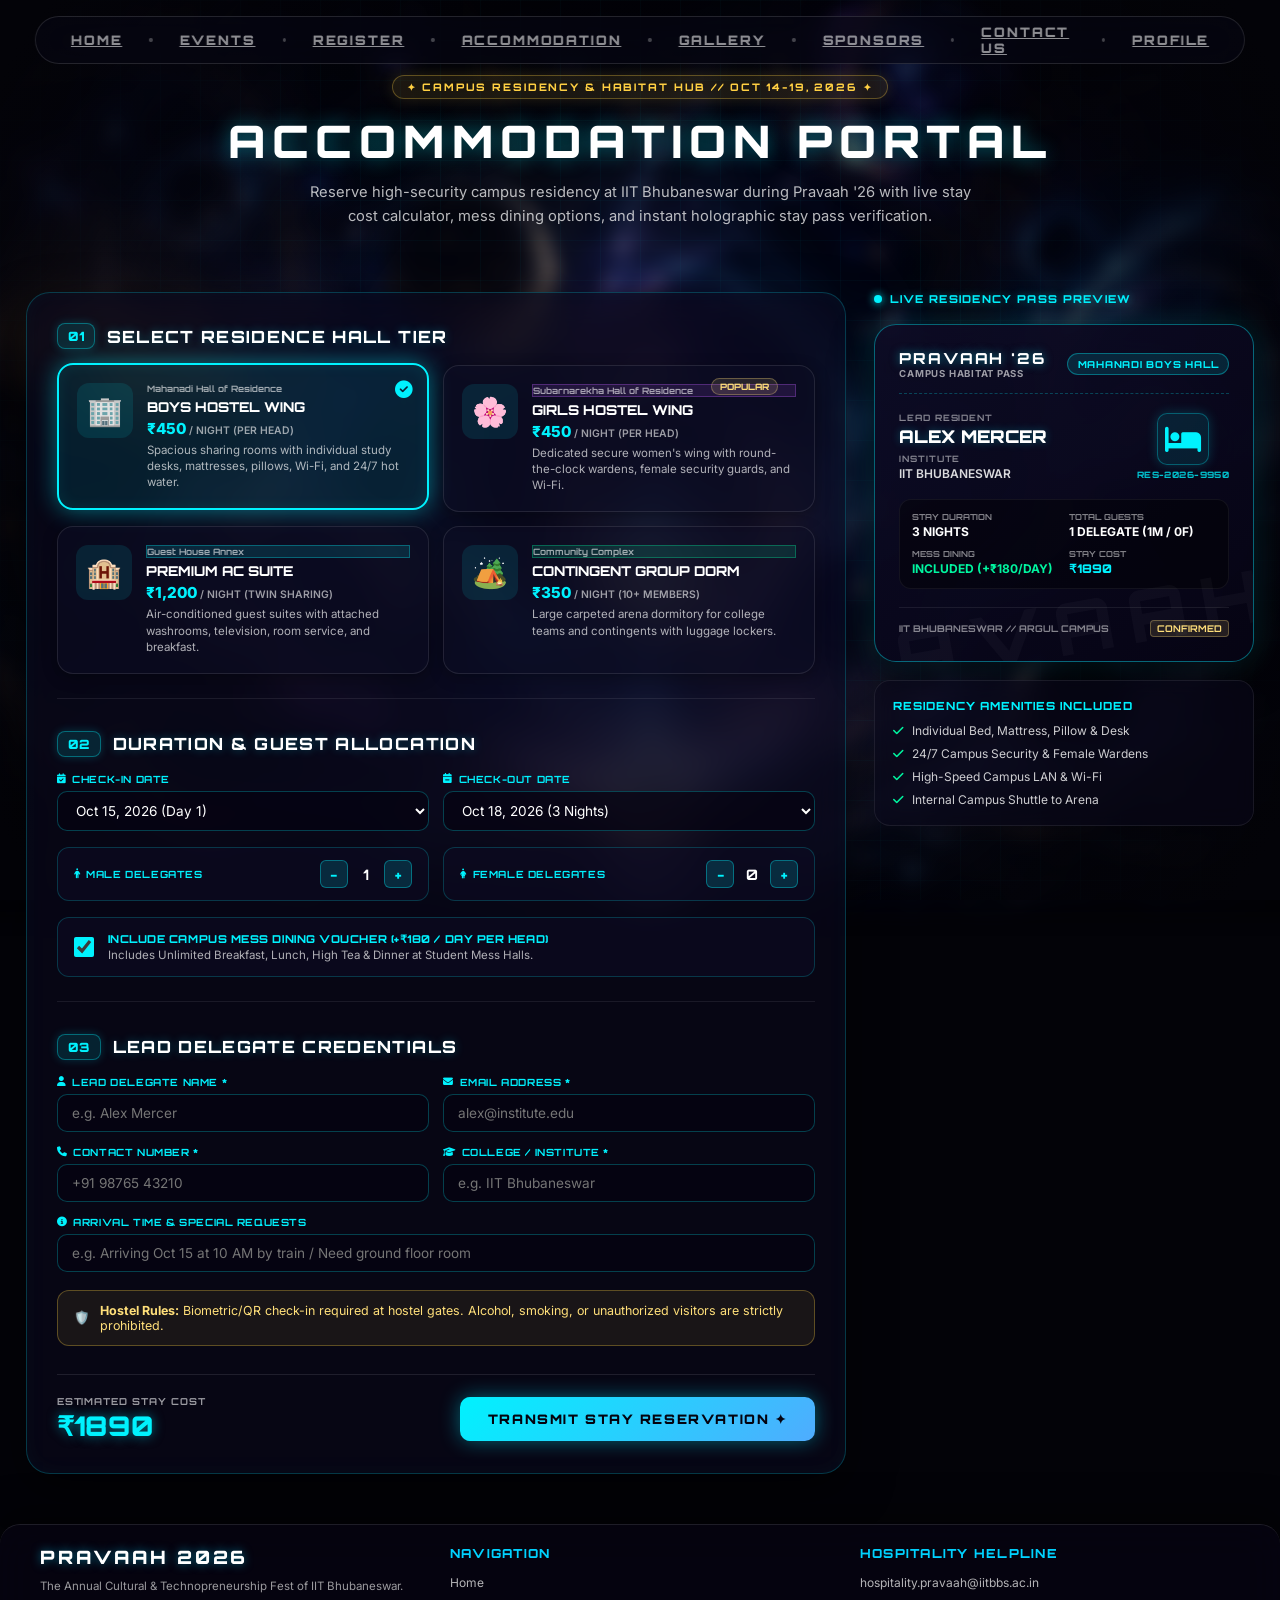
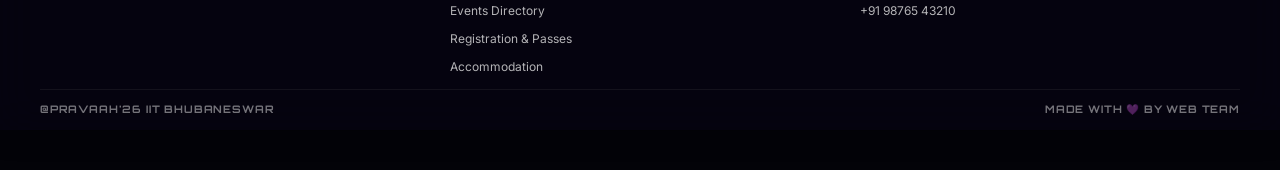
==== commit 71d50800: "yesterdays chnages added today" ====
--- a/accommodation.html
+++ b/accommodation.html
@@ -3,14 +3,16 @@
 <head>
     <meta charset="UTF-8">
     <meta name="viewport" content="width=device-width, initial-scale=1.0">
-    <title>ACCOMMODATION // PRAVAAH '26 - IIT Bhubaneswar</title>
+    <title>PRAVAAH '26 — Campus Residency & Accommodation Portal</title>
     <link rel="preconnect" href="https://fonts.googleapis.com">
     <link rel="preconnect" href="https://fonts.gstatic.com" crossorigin>
     <link href="https://fonts.googleapis.com/css2?family=Inter:wght@300;400;500;600;700;800;900&family=Orbitron:wght@400;600;700;800;900&display=swap" rel="stylesheet">
+    <link rel="stylesheet" href="https://cdnjs.cloudflare.com/ajax/libs/font-awesome/6.5.1/css/all.min.css">
     <link rel="stylesheet" href="style.css">
 </head>
-<body class="subpage-body">
-
+<body class="subpage-body accom-page-body">
+
+    <!-- Global Cyber Background Layers -->
     <div class="global-bg-layer subpage-bg"></div>
     <div class="subpage-grid-overlay"></div>
 
@@ -38,92 +40,265 @@
         <div class="nav-wheel-glow"></div>
     </nav>
 
-    <main class="subpage-main">
-        <section class="dummy-page-hero">
-            <div class="hero-badge-pill">✦ CAMPUS RESIDENCY & HOSTEL STAY // OCT 14-19, 2026 ✦</div>
-            <h1 class="spider-title" data-text="ACCOMMODATION PORTAL">ACCOMMODATION PORTAL</h1>
-            <p class="subpage-hero-subtitle">Secure safe, comfortable on-campus hostel residency at IIT Bhubaneswar during the 4 days of Pravaah '26 with 24/7 security and Wi-Fi.</p>
-
-            <!-- Accommodation Options -->
-            <div class="accom-grid">
-                <div class="accom-card">
-                    <div class="accom-icon">🏢</div>
-                    <span class="accom-tag">Mahanadi Hall of Residence</span>
-                    <h3 class="accom-title">BOYS HOSTEL WING</h3>
-                    <div class="accom-rate">₹450 <span class="rate-sub">/ Day (Per Head)</span></div>
-                    <p class="accom-desc">Spacious sharing rooms with individual study desks, mattresses, pillows, high-speed Wi-Fi, and hot water facilities.</p>
-                    <ul class="accom-perks">
-                        <li>✦ 24/7 Campus Security & CCTV</li>
-                        <li>✦ High-Speed Campus LAN & Wi-Fi</li>
-                        <li>✦ Mess Food Dining Access</li>
-                        <li>✦ Shuttle Service to Main Arenas</li>
-                    </ul>
-                </div>
-
-                <div class="accom-card featured-accom">
-                    <div class="pass-highlight-banner">POPULAR</div>
-                    <div class="accom-icon">🌸</div>
-                    <span class="accom-tag tag-cult">Subarnarekha Hall of Residence</span>
-                    <h3 class="accom-title">GIRLS HOSTEL WING</h3>
-                    <div class="accom-rate">₹450 <span class="rate-sub">/ Day (Per Head)</span></div>
-                    <p class="accom-desc">Dedicated secure women's residential wing with round-the-clock wardens, sanitization, Wi-Fi, and direct shuttle stop.</p>
-                    <ul class="accom-perks">
-                        <li>✦ Biometric Entry & Female Security</li>
-                        <li>✦ High-Speed Campus LAN & Wi-Fi</li>
-                        <li>✦ Clean Filtered RO Water & Mess</li>
-                        <li>✦ Immediate First-Aid Assistance</li>
-                    </ul>
-                </div>
-
-                <div class="accom-card">
-                    <div class="accom-icon">🏨</div>
-                    <span class="accom-tag tag-tech">Guest House Annex</span>
-                    <h3 class="accom-title">PREMIUM SUITE (FACULTY/TEAMS)</h3>
-                    <div class="accom-rate">₹1,200 <span class="rate-sub">/ Day (Twin Sharing)</span></div>
-                    <p class="accom-desc">Air-conditioned guest house rooms with attached washrooms, television, room service, and complimentary breakfast.</p>
-                    <ul class="accom-perks">
-                        <li>✦ Air Conditioned Suites</li>
-                        <li>✦ Attached Bathrooms & Toiletries</li>
-                        <li>✦ VIP Lounge & Dining Access</li>
-                        <li>✦ Priority Vehicle Parking</li>
-                    </ul>
-                </div>
-            </div>
-
-            <!-- Booking Form -->
-            <div class="quick-register-hud">
-                <h3 class="hud-box-title">RESERVE ACCOMMODATION SLOT</h3>
-                <form class="quick-form-grid" onsubmit="event.preventDefault(); alert('Accommodation slot inquiry logged! Hospitality coordinators will contact via email.');">
-                    <div class="form-group">
-                        <label>LEADER NAME</label>
-                        <input type="text" placeholder="Full name" required>
-                    </div>
-                    <div class="form-group">
-                        <label>CONTACT NUMBER</label>
-                        <input type="tel" placeholder="+91 XXXXXXXXXX" required>
-                    </div>
-                    <div class="form-group">
-                        <label>CHECK-IN DATE</label>
-                        <input type="date" value="2026-10-14" required>
-                    </div>
-                    <div class="form-group">
-                        <label>CHECK-OUT DATE</label>
-                        <input type="date" value="2026-10-18" required>
-                    </div>
-                    <div class="form-group">
-                        <label>TOTAL GUESTS (MALE / FEMALE)</label>
-                        <input type="text" placeholder="e.g. 3 Males, 2 Females" required>
-                    </div>
-                    <div class="form-group">
-                        <label>INSTITUTE NAME</label>
-                        <input type="text" placeholder="e.g. NIT Rourkela" required>
-                    </div>
-                    <button type="submit" class="submit-hud-btn">TRANSMIT RESERVATION INQUIRY ✦</button>
-                </form>
-            </div>
-        </section>
-
-        <!-- Footer -->
+    <!-- Main Accommodation Shell -->
+    <main class="subpage-main accom-main-container">
+        
+        <!-- Hero Header Box -->
+        <header class="accom-hero-header">
+            <div class="hero-badge-pill">✦ CAMPUS RESIDENCY & HABITAT HUB // OCT 14-19, 2026 ✦</div>
+            <h1 class="events-hero-title spider-title" data-text="ACCOMMODATION PORTAL">ACCOMMODATION PORTAL</h1>
+            <p class="subpage-hero-subtitle">Reserve high-security campus residency at IIT Bhubaneswar during Pravaah '26 with live stay cost calculator, mess dining options, and instant holographic stay pass verification.</p>
+        </header>
+
+        <!-- Accommodation Workspace Grid -->
+        <div class="accom-workspace-grid">
+            
+            <!-- Left & Main Booking Column -->
+            <div class="accom-configurator-card">
+                
+                <!-- STEP 1: Select Residence Option -->
+                <div class="accom-step-section">
+                    <div class="step-header">
+                        <span class="step-num">01</span>
+                        <h2 class="step-title">SELECT RESIDENCE HALL TIER</h2>
+                    </div>
+
+                    <div class="residence-options-grid" id="residenceGrid">
+                        
+                        <div class="res-card selected" data-hall="Mahanadi Boys Hall" data-rate="450" data-type="Hostel Bed">
+                            <div class="res-icon">🏢</div>
+                            <div class="res-info">
+                                <span class="res-tag">Mahanadi Hall of Residence</span>
+                                <h3 class="res-title">BOYS HOSTEL WING</h3>
+                                <p class="res-rate">₹450 <span>/ NIGHT (PER HEAD)</span></p>
+                                <p class="res-desc">Spacious sharing rooms with individual study desks, mattresses, pillows, Wi-Fi, and 24/7 hot water.</p>
+                            </div>
+                            <div class="res-check"><i class="fa-solid fa-circle-check"></i></div>
+                        </div>
+
+                        <div class="res-card" data-hall="Subarnarekha Girls Hall" data-rate="450" data-type="Hostel Bed">
+                            <div class="res-badge-pill">POPULAR</div>
+                            <div class="res-icon">🌸</div>
+                            <div class="res-info">
+                                <span class="res-tag tag-cult">Subarnarekha Hall of Residence</span>
+                                <h3 class="res-title">GIRLS HOSTEL WING</h3>
+                                <p class="res-rate">₹450 <span>/ NIGHT (PER HEAD)</span></p>
+                                <p class="res-desc">Dedicated secure women's wing with round-the-clock wardens, female security guards, and Wi-Fi.</p>
+                            </div>
+                            <div class="res-check"><i class="fa-solid fa-circle-check"></i></div>
+                        </div>
+
+                        <div class="res-card" data-hall="Campus Guest House" data-rate="1200" data-type="AC Suite">
+                            <div class="res-icon">🏨</div>
+                            <div class="res-info">
+                                <span class="res-tag tag-tech">Guest House Annex</span>
+                                <h3 class="res-title">PREMIUM AC SUITE</h3>
+                                <p class="res-rate">₹1,200 <span>/ NIGHT (TWIN SHARING)</span></p>
+                                <p class="res-desc">Air-conditioned guest suites with attached washrooms, television, room service, and breakfast.</p>
+                            </div>
+                            <div class="res-check"><i class="fa-solid fa-circle-check"></i></div>
+                        </div>
+
+                        <div class="res-card" data-hall="Contingent Hall Dorm" data-rate="350" data-type="Group Dorm">
+                            <div class="res-icon">🏕️</div>
+                            <div class="res-info">
+                                <span class="res-tag tag-social">Community Complex</span>
+                                <h3 class="res-title">CONTINGENT GROUP DORM</h3>
+                                <p class="res-rate">₹350 <span>/ NIGHT (10+ MEMBERS)</span></p>
+                                <p class="res-desc">Large carpeted arena dormitory for college teams and contingents with luggage lockers.</p>
+                            </div>
+                            <div class="res-check"><i class="fa-solid fa-circle-check"></i></div>
+                        </div>
+
+                    </div>
+                </div>
+
+                <!-- STEP 2: Select Dates & Guests -->
+                <div class="accom-step-section">
+                    <div class="step-header">
+                        <span class="step-num">02</span>
+                        <h2 class="step-title">DURATION & GUEST ALLOCATION</h2>
+                    </div>
+
+                    <div class="duration-grid">
+                        <div class="input-field">
+                            <label for="check-in-date"><i class="fa-solid fa-calendar-check"></i> CHECK-IN DATE</label>
+                            <select id="check-in-date">
+                                <option value="2026-10-14">Oct 14, 2026 (Day 0 Eve)</option>
+                                <option value="2026-10-15" selected>Oct 15, 2026 (Day 1)</option>
+                                <option value="2026-10-16">Oct 16, 2026 (Day 2)</option>
+                                <option value="2026-10-17">Oct 17, 2026 (Day 3)</option>
+                            </select>
+                        </div>
+
+                        <div class="input-field">
+                            <label for="check-out-date"><i class="fa-solid fa-calendar-minus"></i> CHECK-OUT DATE</label>
+                            <select id="check-out-date">
+                                <option value="2026-10-16">Oct 16, 2026 (1 Night)</option>
+                                <option value="2026-10-17">Oct 17, 2026 (2 Nights)</option>
+                                <option value="2026-10-18" selected>Oct 18, 2026 (3 Nights)</option>
+                                <option value="2026-10-19">Oct 19, 2026 (4 Nights)</option>
+                            </select>
+                        </div>
+                    </div>
+
+                    <div class="guests-counter-row">
+                        <div class="counter-card">
+                            <span class="c-lbl"><i class="fa-solid fa-person"></i> MALE DELEGATES</span>
+                            <div class="counter-controls">
+                                <button type="button" class="count-btn" id="maleMinus">-</button>
+                                <span class="count-num" id="maleCount">1</span>
+                                <button type="button" class="count-btn" id="malePlus">+</button>
+                            </div>
+                        </div>
+
+                        <div class="counter-card">
+                            <span class="c-lbl"><i class="fa-solid fa-person-dress"></i> FEMALE DELEGATES</span>
+                            <div class="counter-controls">
+                                <button type="button" class="count-btn" id="femaleMinus">-</button>
+                                <span class="count-num" id="femaleCount">0</span>
+                                <button type="button" class="count-btn" id="femalePlus">+</button>
+                            </div>
+                        </div>
+                    </div>
+
+                    <!-- Mess Dining Addon Toggle -->
+                    <div class="mess-toggle-card">
+                        <label class="mess-toggle-row">
+                            <input type="checkbox" id="messAddonCheckbox" checked>
+                            <div class="mess-info-text">
+                                <span class="mess-title">INCLUDE CAMPUS MESS DINING VOUCHER (+₹180 / DAY PER HEAD)</span>
+                                <span class="mess-sub">Includes Unlimited Breakfast, Lunch, High Tea & Dinner at Student Mess Halls.</span>
+                            </div>
+                        </label>
+                    </div>
+                </div>
+
+                <!-- STEP 3: Leader Credentials & Submission -->
+                <div class="accom-step-section">
+                    <div class="step-header">
+                        <span class="step-num">03</span>
+                        <h2 class="step-title">LEAD DELEGATE CREDENTIALS</h2>
+                    </div>
+
+                    <form id="accommodationForm" class="delegate-form">
+                        <div class="form-grid">
+                            <div class="input-field">
+                                <label for="acc-name"><i class="fa-solid fa-user"></i> LEAD DELEGATE NAME *</label>
+                                <input type="text" id="acc-name" placeholder="e.g. Alex Mercer" required>
+                            </div>
+                            <div class="input-field">
+                                <label for="acc-email"><i class="fa-solid fa-envelope"></i> EMAIL ADDRESS *</label>
+                                <input type="email" id="acc-email" placeholder="alex@institute.edu" required>
+                            </div>
+                            <div class="input-field">
+                                <label for="acc-phone"><i class="fa-solid fa-phone"></i> CONTACT NUMBER *</label>
+                                <input type="tel" id="acc-phone" placeholder="+91 98765 43210" required>
+                            </div>
+                            <div class="input-field">
+                                <label for="acc-college"><i class="fa-solid fa-graduation-cap"></i> COLLEGE / INSTITUTE *</label>
+                                <input type="text" id="acc-college" placeholder="e.g. IIT Bhubaneswar" required>
+                            </div>
+                            <div class="input-field" style="grid-column: 1 / -1;">
+                                <label for="acc-notes"><i class="fa-solid fa-circle-info"></i> ARRIVAL TIME & SPECIAL REQUESTS</label>
+                                <input type="text" id="acc-notes" placeholder="e.g. Arriving Oct 15 at 10 AM by train / Need ground floor room">
+                            </div>
+                        </div>
+
+                        <!-- Important Security Notice -->
+                        <div class="reg-notice-box">
+                            <span class="notice-icon">🛡️</span>
+                            <span><strong>Hostel Rules:</strong> Biometric/QR check-in required at hostel gates. Alcohol, smoking, or unauthorized visitors are strictly prohibited.</span>
+                        </div>
+
+                        <!-- Submit Bar -->
+                        <div class="form-submit-bar">
+                            <div class="price-summary-display">
+                                <span class="price-lbl">ESTIMATED STAY COST</span>
+                                <span class="price-val" id="totalStayCostDisplay">₹1,890</span>
+                            </div>
+                            <button type="submit" class="transmit-pay-btn" id="submitAccBtn">
+                                <span>TRANSMIT STAY RESERVATION ✦</span>
+                            </button>
+                        </div>
+                    </form>
+                </div>
+
+            </div>
+
+            <!-- Right Column: Live Holographic Residency Pass Card -->
+            <div class="reg-ticket-preview-column">
+                <div class="ticket-sticky-wrapper">
+                    <div class="ticket-header-label">
+                        <span class="dot-pulse"></span> LIVE RESIDENCY PASS PREVIEW
+                    </div>
+
+                    <div class="cyber-ticket-card accom-pass-card" id="cyberResidencyCard">
+                        <div class="ticket-watermark">PRAVAAH</div>
+                        <div class="ticket-top-row">
+                            <div class="ticket-logo-brand">
+                                <span class="brand-title">PRAVAAH '26</span>
+                                <span class="brand-sub">CAMPUS HABITAT PASS</span>
+                            </div>
+                            <div class="ticket-badge-pill" id="liveHallBadge">MAHANADI BOYS HALL</div>
+                        </div>
+
+                        <div class="ticket-mid-row">
+                            <div class="ticket-delegate-info">
+                                <span class="lbl">LEAD RESIDENT</span>
+                                <h3 class="val-name" id="liveAccName">ALEX MERCER</h3>
+                                <span class="lbl">INSTITUTE</span>
+                                <p class="val-sub" id="liveAccCollege">IIT BHUBANESWAR</p>
+                            </div>
+                            <div class="ticket-qr-box">
+                                <div class="qr-placeholder">
+                                    <i class="fa-solid fa-bed"></i>
+                                </div>
+                                <span class="qr-code-num" id="liveResId">RES-2026-H892</span>
+                            </div>
+                        </div>
+
+                        <div class="ticket-details-grid">
+                            <div class="t-det">
+                                <span class="t-lbl">STAY DURATION</span>
+                                <span class="t-val" id="liveNights">3 NIGHTS</span>
+                            </div>
+                            <div class="t-det">
+                                <span class="t-lbl">TOTAL GUESTS</span>
+                                <span class="t-val" id="liveGuestsCount">1 GUEST</span>
+                            </div>
+                            <div class="t-det">
+                                <span class="t-lbl">MESS DINING</span>
+                                <span class="t-val status-active" id="liveMessStatus">INCLUDED</span>
+                            </div>
+                            <div class="t-det">
+                                <span class="t-lbl">STAY COST</span>
+                                <span class="t-val price-highlight" id="liveStayCost">₹1,890</span>
+                            </div>
+                        </div>
+
+                        <div class="ticket-footer-row">
+                            <span>IIT BHUBANESWAR // ARGUL CAMPUS</span>
+                            <span class="security-chip">CONFIRMED</span>
+                        </div>
+                    </div>
+
+                    <!-- Campus Residency Amenities Checklist -->
+                    <div class="pass-features-card">
+                        <h4 class="features-title">RESIDENCY AMENITIES INCLUDED</h4>
+                        <ul class="features-list">
+                            <li><i class="fa-solid fa-check"></i> Individual Bed, Mattress, Pillow & Desk</li>
+                            <li><i class="fa-solid fa-check"></i> 24/7 Campus Security & Female Wardens</li>
+                            <li><i class="fa-solid fa-check"></i> High-Speed Campus LAN & Wi-Fi</li>
+                            <li><i class="fa-solid fa-check"></i> Internal Campus Shuttle to Arena</li>
+                        </ul>
+                    </div>
+                </div>
+            </div>
+
+        </div>
+
+        <!-- Symmetrical 3-Column Footer -->
         <footer class="pravaah-full-footer">
             <div class="footer-columns-grid">
                 <div class="footer-col footer-brand">
@@ -134,8 +309,8 @@
                     <h4 class="footer-heading">NAVIGATION</h4>
                     <ul class="footer-links-list">
                         <li><a href="index.html">Home</a></li>
-                        <li><a href="events.html">Events</a></li>
-                        <li><a href="register.html">Register</a></li>
+                        <li><a href="events.html">Events Directory</a></li>
+                        <li><a href="register.html">Registration & Passes</a></li>
                         <li><a href="accommodation.html">Accommodation</a></li>
                     </ul>
                 </div>
@@ -152,8 +327,46 @@
                 <span>MADE WITH 💜 BY WEB TEAM</span>
             </div>
         </footer>
+
     </main>
 
+    <!-- Reservation Confirmation Modal -->
+    <div class="success-modal-overlay" id="accSuccessModal">
+        <div class="success-modal-box">
+            <div class="success-icon-badge">✓</div>
+            <h3 class="success-modal-title">RESIDENCY SLOT RESERVED!</h3>
+            <p class="success-modal-sub">Your campus accommodation request has been logged. A hospitality coordinator will send confirmation details.</p>
+            
+            <div class="modal-ticket-summary">
+                <div class="summary-row">
+                    <span class="s-lbl">LEAD GUEST:</span>
+                    <span class="s-val" id="modalAccName">Alex Mercer</span>
+                </div>
+                <div class="summary-row">
+                    <span class="s-lbl">HALL & TIER:</span>
+                    <span class="s-val" id="modalHall">Mahanadi Boys Hall</span>
+                </div>
+                <div class="summary-row">
+                    <span class="s-lbl">DATES & NIGHTS:</span>
+                    <span class="s-val" id="modalNights">3 Nights (Oct 15 - Oct 18)</span>
+                </div>
+                <div class="summary-row">
+                    <span class="s-lbl">TOTAL DELEGATES:</span>
+                    <span class="s-val" id="modalGuests">1 Delegate</span>
+                </div>
+                <div class="summary-row">
+                    <span class="s-lbl">ESTIMATED COST:</span>
+                    <span class="s-val total-glow" id="modalAccTotal">₹1,890</span>
+                </div>
+            </div>
+
+            <div class="modal-actions-grid">
+                <button type="button" class="modal-close-cta" id="closeAccModalBtn">CONFIRM & CLOSE</button>
+            </div>
+        </div>
+    </div>
+
     <script src="glitch-nav.js"></script>
+    <script src="accommodation.js"></script>
 </body>
 </html>
--- a/style.css
+++ b/style.css
@@ -4306,9 +4306,15 @@
     left: auto !important;
     width: 100% !important;
     max-width: 1240px !important;
-    padding: 0 20px 20px 20px !important;
+    padding: 0 20px 16px 20px !important;
     margin: 0 auto 10px auto !important;
     box-sizing: border-box !important;
+    display: flex !important;
+    justify-content: center !important;
+    align-items: center !important;
+    flex-wrap: wrap !important;
+    gap: 16px 30px !important;
+    text-align: center !important;
 }
 
 .events-hero-section,
@@ -4325,20 +4331,21 @@
 
 .events-main-fullscreen {
     padding-top: 75px !important;
-    padding-bottom: 20px !important;
+    padding-bottom: 0px !important;
     min-height: 100vh;
     box-sizing: border-box;
     display: flex;
     flex-direction: column;
     align-items: center;
+    width: 100%;
 }
 
 .events-portal-hero {
     width: 96%;
     max-width: 1280px;
-    min-height: 650px;
-    height: calc(100vh - 180px);
-    margin: 0 auto;
+    min-height: 580px;
+    height: auto;
+    margin: 0 auto 40px auto;
     display: flex;
     flex-direction: column;
     align-items: center;
@@ -4351,21 +4358,28 @@
     display: flex;
     flex-direction: column;
     align-items: center;
-    margin-bottom: 8px;
+    justify-content: center;
+    margin: 0 auto 16px auto;
+    width: 100%;
 }
 
 .standalone-network-viewport {
     width: 100%;
+    max-width: 1180px;
     flex-grow: 1;
-    height: 100%;
-    min-height: 520px;
+    height: 560px;
+    min-height: 500px;
     position: relative;
-    border: 1px solid rgba(255, 255, 255, 0.08);
+    margin: 0 auto;
+    border: 1px solid rgba(0, 242, 254, 0.25);
     border-radius: 24px;
-    background: rgba(10, 10, 25, 0.45);
+    background: rgba(10, 10, 25, 0.55);
     backdrop-filter: blur(14px);
-    box-shadow: 0 12px 40px rgba(0, 0, 0, 0.5), inset 0 0 30px rgba(0, 242, 254, 0.03);
+    box-shadow: 0 12px 40px rgba(0, 0, 0, 0.6), inset 0 0 35px rgba(0, 242, 254, 0.04);
     overflow: hidden;
+    display: flex;
+    align-items: center;
+    justify-content: center;
 }
 
 .portal-hud-tip {
@@ -4884,87 +4898,169 @@
     text-transform: uppercase;
 }
 
-.passes-instructions {
-    font-family: 'Inter', sans-serif;
-    font-size: 0.82rem;
-    color: rgba(255, 255, 255, 0.85);
+/* ==========================================================================
+   PRAVAAH 2026 - NEW CYBER HOLOGRAPHIC REGISTRATION PORTAL STYLES
+   ========================================================================== */
+
+.register-main-container {
+    padding-top: 75px !important;
+    padding-bottom: 40px !important;
+    width: 100%;
+    max-width: 1320px;
+    margin: 0 auto;
+    display: flex;
+    flex-direction: column;
+    align-items: center;
+    box-sizing: border-box;
+}
+
+.register-hero-header {
+    text-align: center;
+    display: flex;
+    flex-direction: column;
+    align-items: center;
+    justify-content: center;
     margin: 0 auto 28px auto;
-    max-width: 620px;
-    line-height: 1.5;
-}
-
-/* 2x2 Passes Grid */
-.passes-grid-2x2 {
+    width: 100%;
+}
+
+.reg-workspace-grid {
+    display: grid;
+    grid-template-columns: 1fr 380px;
+    gap: 28px;
+    width: 96%;
+    max-width: 1240px;
+    margin: 0 auto 50px auto;
+    align-items: start;
+}
+
+.reg-configurator-card {
+    background: rgba(10, 9, 28, 0.65);
+    border: 1px solid rgba(0, 242, 254, 0.22);
+    border-radius: 24px;
+    padding: 30px;
+    backdrop-filter: blur(18px);
+    box-shadow: 0 14px 45px rgba(0, 0, 0, 0.55), inset 0 0 20px rgba(0, 242, 254, 0.03);
+    display: flex;
+    flex-direction: column;
+    gap: 32px;
+}
+
+.reg-step-section {
+    display: flex;
+    flex-direction: column;
+    gap: 16px;
+    padding-bottom: 24px;
+    border-bottom: 1px solid rgba(255, 255, 255, 0.08);
+}
+.reg-step-section:last-child {
+    border-bottom: none;
+    padding-bottom: 0;
+}
+
+.step-header {
+    display: flex;
+    align-items: center;
+    gap: 12px;
+}
+
+.step-num {
+    font-family: 'Orbitron', sans-serif;
+    font-size: 0.8rem;
+    font-weight: 900;
+    color: #00f2fe;
+    background: rgba(0, 242, 254, 0.12);
+    border: 1px solid rgba(0, 242, 254, 0.35);
+    padding: 4px 10px;
+    border-radius: 8px;
+    box-shadow: 0 0 10px rgba(0, 242, 254, 0.2);
+}
+
+.step-title {
+    font-family: 'Orbitron', sans-serif;
+    font-size: 1.05rem;
+    font-weight: 800;
+    color: #ffffff;
+    letter-spacing: 0.08em;
+    margin: 0;
+    text-shadow: 0 0 10px rgba(0, 242, 254, 0.3);
+}
+
+/* Pass Tiers Grid */
+.pass-tiers-grid {
     display: grid;
     grid-template-columns: repeat(2, 1fr);
-    gap: 18px;
-    margin-bottom: 26px;
-    width: 100%;
-}
-
-.pass-card {
-    background: rgba(0, 0, 0, 0.5);
-    border: 1.5px solid rgba(0, 242, 254, 0.28);
-    border-radius: 14px;
-    padding: 22px 18px;
+    gap: 14px;
+}
+
+.tier-card {
+    background: rgba(14, 13, 36, 0.55);
+    border: 1.5px solid rgba(255, 255, 255, 0.1);
+    border-radius: 16px;
+    padding: 18px;
     cursor: pointer;
-    transition: all 0.25s cubic-bezier(0.16, 1, 0.3, 1);
+    display: flex;
+    align-items: flex-start;
+    gap: 14px;
+    transition: all 0.3s cubic-bezier(0.16, 1, 0.3, 1);
     position: relative;
-    box-shadow: 0 0 8px rgba(0, 242, 254, 0.1);
-    display: flex;
-    flex-direction: column;
+    box-shadow: 0 4px 15px rgba(0, 0, 0, 0.3);
+}
+
+.tier-card:hover {
+    border-color: rgba(0, 242, 254, 0.5);
+    transform: translateY(-3px);
+    background: rgba(0, 242, 254, 0.04);
+    box-shadow: 0 8px 25px rgba(0, 242, 254, 0.25);
+}
+
+.tier-card.selected {
+    border: 2px solid #00f2fe !important;
+    background: rgba(0, 242, 254, 0.1) !important;
+    box-shadow: 0 0 25px rgba(0, 242, 254, 0.45), inset 0 0 15px rgba(0, 242, 254, 0.08) !important;
+    transform: translateY(-2px);
+}
+
+.tier-icon {
+    font-size: 1.8rem;
+    background: rgba(0, 242, 254, 0.1);
+    border-radius: 12px;
+    padding: 10px;
+    display: flex;
     align-items: center;
     justify-content: center;
-    text-align: center;
-    gap: 5px;
-}
-
-.pass-card:hover {
-    transform: translateY(-3px);
-    border-color: rgba(0, 242, 254, 0.6);
-    box-shadow: 0 0 16px rgba(0, 242, 254, 0.35);
-    background: rgba(0, 242, 254, 0.04);
-}
-
-.pass-card.selected {
-    border: 2px solid #00f2fe !important;
-    box-shadow: 0 0 20px rgba(0, 242, 254, 0.55), inset 0 0 15px rgba(0, 242, 254, 0.08) !important;
-    background: rgba(0, 242, 254, 0.08) !important;
-    transform: scale(1.02);
-}
-
-.select-indicator {
-    position: absolute;
-    top: 10px;
-    right: 12px;
-    font-size: 1.1rem;
+    flex-shrink: 0;
+}
+
+.tier-info {
+    display: flex;
+    flex-direction: column;
+    gap: 4px;
+}
+
+.tier-name {
+    font-family: 'Orbitron', sans-serif;
+    font-size: 0.85rem;
+    font-weight: 800;
+    color: #fff;
+    margin: 0;
+}
+
+.tier-price {
+    font-family: 'Inter', sans-serif;
+    font-size: 0.95rem;
+    font-weight: 800;
     color: #00f2fe;
-    opacity: 0;
-    transition: opacity 0.25s ease;
-}
-
-.pass-card.selected .select-indicator {
-    opacity: 1;
-}
-
-.pass-card-title {
-    font-family: 'Orbitron', sans-serif;
-    font-size: 1.15rem;
-    font-weight: 700;
-    color: #ffffff;
     margin: 0;
 }
 
-.pass-card-price {
-    font-family: 'Inter', sans-serif;
-    font-size: 0.78rem;
-    font-weight: 700;
-    color: #ffffff;
-    margin: 0;
-    letter-spacing: 0.02em;
-}
-
-.pass-card-desc {
+.tier-price span {
+    font-size: 0.65rem;
+    color: rgba(255, 255, 255, 0.6);
+    font-weight: 600;
+}
+
+.tier-desc {
     font-family: 'Inter', sans-serif;
     font-size: 0.72rem;
     color: rgba(255, 255, 255, 0.68);
@@ -4972,369 +5068,349 @@
     margin: 0;
 }
 
-/* Important Notes Box */
-.note-section {
-    width: 100%;
-    margin-top: 10px;
-}
-
-.note-box {
-    background: rgba(0, 0, 0, 0.58);
-    border: 1.5px solid rgba(0, 242, 254, 0.35);
-    border-radius: 16px;
-    padding: 22px 24px;
-    box-shadow: 0 0 20px rgba(0, 242, 254, 0.12), inset 0 0 15px rgba(0, 242, 254, 0.03);
-    text-align: center;
-}
-
-.note-box-title {
-    font-family: 'Orbitron', sans-serif;
-    font-size: 1.05rem;
-    font-weight: 800;
+.tier-check {
+    position: absolute;
+    top: 14px;
+    right: 14px;
     color: #00f2fe;
-    letter-spacing: 0.05em;
-    margin: 0 0 16px 0;
-    display: flex;
-    align-items: center;
-    justify-content: center;
+    font-size: 1.1rem;
+    opacity: 0;
+    transition: opacity 0.25s ease;
+}
+
+.tier-card.selected .tier-check {
+    opacity: 1;
+}
+
+/* Day Selector Block */
+.day-selector-block {
+    display: flex;
+    flex-direction: column;
     gap: 8px;
-    text-shadow: 0 0 8px rgba(0, 242, 254, 0.4);
-    text-align: center;
-}
-
-.note-box-list {
-    list-style: none;
-    padding: 0;
-    margin: 0;
-    display: flex;
-    flex-direction: column;
-    align-items: center;
+    margin-bottom: 16px;
+}
+
+.section-sublabel {
+    font-family: 'Orbitron', sans-serif;
+    font-size: 0.68rem;
+    font-weight: 700;
+    color: #00f2fe;
+    letter-spacing: 0.08em;
+}
+
+.day-pills-row {
+    display: flex;
+    gap: 10px;
+    flex-wrap: wrap;
+}
+
+.day-pill-btn {
+    background: rgba(255, 255, 255, 0.04);
+    border: 1px solid rgba(0, 242, 254, 0.25);
+    color: #fff;
+    border-radius: 20px;
+    padding: 8px 16px;
+    font-family: 'Orbitron', sans-serif;
+    font-size: 0.72rem;
+    cursor: pointer;
+    display: flex;
+    align-items: center;
+    gap: 8px;
+    transition: all 0.25s ease;
+}
+
+.day-pill-btn.active {
+    background: rgba(0, 242, 254, 0.2);
+    border-color: #00f2fe;
+    box-shadow: 0 0 15px rgba(0, 242, 254, 0.4);
+    font-weight: bold;
+}
+
+/* Events Selector Block */
+.events-selector-block {
+    display: flex;
+    flex-direction: column;
     gap: 12px;
 }
 
-.note-box-list li {
-    font-family: 'Inter', sans-serif;
-    font-size: 0.8rem;
-    color: rgba(255, 255, 255, 0.88);
-    line-height: 1.5;
-    display: flex;
-    align-items: center;
-    justify-content: center;
-    text-align: center;
+.verse-filter-pills {
+    display: flex;
     gap: 8px;
-}
-
-.note-arrow {
-    color: #00f2fe;
-    font-weight: bold;
-    flex-shrink: 0;
-}
-
-/* Selection Configuration Area */
-#selectionArea {
-    background: rgba(0, 0, 0, 0.55);
-    border: 1.5px solid rgba(0, 242, 254, 0.35);
-    border-radius: 16px;
-    padding: 26px 24px;
-    margin-top: 24px;
-    width: 100%;
-    box-shadow: 0 0 20px rgba(0, 242, 254, 0.15);
-    box-sizing: border-box;
-    text-align: center;
-    transition: all 0.3s ease;
-}
-
-#selectionArea.hidden {
-    display: none;
-}
-
-.selected-pass-heading {
-    color: #00f2fe;
-    font-family: 'Orbitron', sans-serif;
-    font-size: 1.3rem;
-    font-weight: 800;
-    text-shadow: 0 0 8px rgba(0, 242, 254, 0.5);
-    margin: 0 0 18px 0;
-    text-align: center;
-}
-
-/* Day Selector Buttons */
-.day-selector-row {
-    display: grid;
-    grid-template-columns: repeat(auto-fit, minmax(150px, 1fr));
+    flex-wrap: wrap;
+    margin-bottom: 6px;
+}
+
+.verse-tab-btn {
+    background: rgba(255, 255, 255, 0.04);
+    border: 1px solid rgba(255, 255, 255, 0.12);
+    color: rgba(255, 255, 255, 0.7);
+    font-family: 'Orbitron', sans-serif;
+    font-size: 0.65rem;
+    font-weight: 700;
+    padding: 6px 14px;
+    border-radius: 18px;
+    cursor: pointer;
+    transition: all 0.25s ease;
+}
+
+.verse-tab-btn:hover,
+.verse-tab-btn.active {
+    background: rgba(0, 242, 254, 0.18);
+    border-color: #00f2fe;
+    color: #fff;
+    box-shadow: 0 0 12px rgba(0, 242, 254, 0.3);
+}
+
+.verse-tab-btn.verse-tech.active { border-color: var(--tech-color); box-shadow: 0 0 12px var(--tech-glow); }
+.verse-tab-btn.verse-cult.active { border-color: var(--cult-color); box-shadow: 0 0 12px var(--cult-glow); }
+.verse-tab-btn.verse-game.active { border-color: var(--game-color); box-shadow: 0 0 12px var(--game-glow); }
+.verse-tab-btn.verse-ent.active { border-color: var(--ent-color); box-shadow: 0 0 12px var(--ent-glow); }
+.verse-tab-btn.verse-social.active { border-color: var(--social-color); box-shadow: 0 0 12px var(--social-glow); }
+
+.events-list-container {
+    display: flex;
+    flex-direction: column;
+    gap: 8px;
+    max-height: 290px;
+    overflow-y: auto;
+    padding-right: 6px;
+}
+
+.events-list-container::-webkit-scrollbar { width: 4px; }
+.events-list-container::-webkit-scrollbar-thumb { background: rgba(0, 242, 254, 0.3); border-radius: 2px; }
+
+.event-checkbox-row {
+    display: flex;
+    align-items: center;
+    justify-content: space-between;
+    background: rgba(14, 13, 38, 0.5);
+    border: 1px solid rgba(255, 255, 255, 0.08);
+    border-radius: 12px;
+    padding: 10px 14px;
+    transition: all 0.25s ease;
+    cursor: pointer;
+    user-select: none;
+}
+
+.event-checkbox-row:hover {
+    border-color: rgba(0, 242, 254, 0.4);
+    background: rgba(0, 242, 254, 0.06);
+    transform: translateX(3px);
+}
+
+.ev-left {
+    display: flex;
+    align-items: center;
     gap: 10px;
-    margin-bottom: 18px;
-    width: 100%;
-    justify-content: center;
-}
-
-.day-card {
-    background: rgba(0, 0, 0, 0.45);
-    border: 1px solid rgba(0, 242, 254, 0.35);
-    padding: 10px 14px;
-    border-radius: 10px;
-    color: #00f2fe;
-    cursor: pointer;
-    transition: 0.25s;
-    font-size: 0.85rem;
-    box-shadow: 0 0 8px rgba(0, 242, 254, 0.12);
-    text-align: center;
-    display: flex;
-    flex-direction: column;
-    align-items: center;
-    justify-content: center;
-}
-
-.day-card:hover {
-    box-shadow: 0 0 12px rgba(0, 242, 254, 0.35);
-    transform: translateY(-2px);
-    background: rgba(0, 242, 254, 0.05);
-}
-
-.day-card.active {
-    background: rgba(0, 242, 254, 0.15);
-    border: 2px solid #00f2fe;
-    box-shadow: 0 0 15px rgba(0, 242, 254, 0.5);
-    transform: scale(1.02);
-    font-weight: bold;
-}
-
-.day-card-price-sub {
-    font-size: 0.7rem;
-    color: rgba(255, 255, 255, 0.65);
-    margin-top: 3px;
-    text-align: center;
-}
-
-/* Starnite Checkbox Addon */
-.starnite-toggle-row {
-    display: flex;
-    align-items: center;
-    justify-content: center;
-    gap: 10px;
-    background: rgba(0, 0, 0, 0.35);
-    border: 1px solid rgba(0, 242, 254, 0.25);
-    border-radius: 10px;
-    padding: 12px 16px;
-    margin-bottom: 18px;
-    cursor: pointer;
-    text-align: center;
-}
-
-.starnite-toggle-row input[type="checkbox"] {
-    width: 20px;
-    height: 20px;
-    accent-color: #00f2fe;
-    cursor: pointer;
-}
-
-.starnite-toggle-label {
-    font-size: 0.85rem;
-    color: #00f2fe;
-    cursor: pointer;
-    font-family: 'Orbitron', sans-serif;
-}
-
-/* Event Rows */
-.events-scroll-box {
-    display: flex;
-    flex-direction: column;
-    gap: 8px;
-    max-height: 280px;
-    overflow-y: auto;
-    margin-bottom: 20px;
-    padding-right: 6px;
-}
-
-.events-scroll-box::-webkit-scrollbar {
-    width: 4px;
-}
-.events-scroll-box::-webkit-scrollbar-thumb {
-    background: rgba(0, 242, 254, 0.3);
-    border-radius: 2px;
-}
-
-.event-row {
-    display: flex;
-    justify-content: space-between;
-    align-items: center;
-    background: rgba(0, 0, 0, 0.35);
-    padding: 10px 14px;
-    border-radius: 10px;
-    border: 1px solid rgba(0, 242, 254, 0.25);
-    transition: 0.25s;
-    box-shadow: 0 0 6px rgba(0, 242, 254, 0.08);
-}
-
-.event-row:hover {
-    transform: translateY(-2px);
-    box-shadow: 0 0 12px rgba(0, 242, 254, 0.25);
-    border-color: rgba(0, 242, 254, 0.5);
-}
-
-.event-left {
-    display: flex;
-    align-items: center;
-    gap: 10px;
-}
-
-.event-left input[type="checkbox"] {
+}
+
+.ev-cb {
     width: 18px;
     height: 18px;
     accent-color: #00f2fe;
     cursor: pointer;
 }
 
-.event-label {
-    font-size: 0.85rem;
-    color: #ffffff;
-    cursor: pointer;
-    font-family: 'Inter', sans-serif;
-    font-weight: 500;
-}
-
-.pdf-icon-link {
-    color: #00f2fe;
-    font-size: 0.75rem;
-    text-decoration: none;
-    font-family: 'Orbitron', sans-serif;
-    transition: 0.2s;
-    display: flex;
-    align-items: center;
-    gap: 4px;
+.ev-icon { font-size: 1rem; }
+.ev-title { font-family: 'Inter', sans-serif; font-size: 0.85rem; font-weight: 600; color: #ffffff; }
+
+.ev-verse-badge {
+    font-family: 'Orbitron', sans-serif;
+    font-size: 0.55rem;
+    font-weight: 800;
     padding: 2px 6px;
     border-radius: 4px;
-    background: rgba(0, 242, 254, 0.08);
-    border: 1px solid rgba(0, 242, 254, 0.2);
-}
-
-.pdf-icon-link:hover {
-    color: #fff;
-    background: rgba(0, 242, 254, 0.25);
-    border-color: #00f2fe;
-}
-
-/* Participants Form */
-.participants-form-wrap {
-    display: grid;
-    grid-template-columns: repeat(2, 1fr);
-    gap: 14px;
-    margin-bottom: 20px;
-}
-
-.input-group {
-    display: flex;
-    flex-direction: column;
-    align-items: center;
-    text-align: center;
-    gap: 5px;
-    width: 100%;
-}
-
-.input-group label {
-    font-family: 'Orbitron', sans-serif;
-    font-size: 0.62rem;
-    font-weight: 700;
-    color: #00f2fe;
-    letter-spacing: 0.06em;
-    text-align: center;
-    width: 100%;
-}
-
-.input-group input,
-.input-group select {
-    background: rgba(0, 0, 0, 0.5);
-    border: 1px solid rgba(0, 242, 254, 0.25);
-    border-radius: 8px;
-    padding: 9px 12px;
-    color: #fff;
+    text-transform: uppercase;
+}
+
+.badge-tech { background: rgba(0, 242, 254, 0.15); color: #00f2fe; border: 1px solid rgba(0, 242, 254, 0.3); }
+.badge-cult { background: rgba(189, 94, 255, 0.15); color: #bd5eff; border: 1px solid rgba(189, 94, 255, 0.3); }
+.badge-game { background: rgba(0, 229, 255, 0.15); color: #00e5ff; border: 1px solid rgba(0, 229, 255, 0.3); }
+.badge-ent { background: rgba(255, 158, 0, 0.15); color: #ff9e00; border: 1px solid rgba(255, 158, 0, 0.3); }
+.badge-social { background: rgba(0, 245, 160, 0.15); color: #00f5a0; border: 1px solid rgba(0, 245, 160, 0.3); }
+
+.ev-right { display: flex; align-items: center; gap: 10px; }
+.ev-day-pill { font-family: 'Orbitron', sans-serif; font-size: 0.6rem; font-weight: 700; color: rgba(255, 255, 255, 0.6); background: rgba(255, 255, 255, 0.05); padding: 3px 8px; border-radius: 4px; }
+.ev-link { font-family: 'Orbitron', sans-serif; font-size: 0.62rem; color: #00f2fe; text-decoration: none; padding: 3px 8px; border-radius: 4px; background: rgba(0, 242, 254, 0.08); border: 1px solid rgba(0, 242, 254, 0.2); transition: 0.2s; }
+.ev-link:hover { background: rgba(0, 242, 254, 0.25); color: #fff; }
+
+.empty-events-msg { text-align: center; padding: 20px; color: rgba(255, 255, 255, 0.5); font-family: 'Inter', sans-serif; font-size: 0.8rem; }
+
+/* Form Styles */
+.delegate-form { display: flex; flex-direction: column; gap: 18px; }
+.form-grid { display: grid; grid-template-columns: repeat(2, 1fr); gap: 14px; }
+
+.input-field { display: flex; flex-direction: column; gap: 6px; }
+.input-field label { font-family: 'Orbitron', sans-serif; font-size: 0.62rem; font-weight: 700; color: #00f2fe; letter-spacing: 0.06em; display: flex; align-items: center; gap: 6px; }
+.input-field input, .input-field select { width: 100%; background: rgba(6, 4, 18, 0.7); border: 1px solid rgba(0, 242, 254, 0.25); border-radius: 10px; padding: 10px 14px; color: #fff; font-family: 'Inter', sans-serif; font-size: 0.85rem; outline: none; transition: all 0.25s ease; box-sizing: border-box; }
+.input-field input:focus, .input-field select:focus { border-color: #00f2fe; box-shadow: 0 0 14px rgba(0, 242, 254, 0.4); background: rgba(0, 242, 254, 0.08); }
+
+.reg-notice-box {
+    display: flex;
+    align-items: center;
+    gap: 10px;
+    background: rgba(255, 208, 67, 0.08);
+    border: 1px solid rgba(255, 208, 67, 0.3);
+    border-radius: 12px;
+    padding: 12px 16px;
     font-family: 'Inter', sans-serif;
-    font-size: 0.82rem;
-    outline: none;
-    transition: var(--transition-smooth);
-    text-align: center;
-    width: 100%;
-}
-
-.input-group input:focus,
-.input-group select:focus {
-    border-color: #00f2fe;
-    box-shadow: 0 0 10px rgba(0, 242, 254, 0.35);
-}
-
-.input-group select option {
-    background: #060b18;
-    color: #fff;
-}
-
-/* Total Section */
-.total-section-bar {
-    display: flex;
-    justify-content: center;
-    align-items: center;
-    border-top: 1px solid rgba(255, 255, 255, 0.08);
-    padding-top: 16px;
+    font-size: 0.78rem;
+    color: #ffdf7a;
+}
+
+.form-submit-bar {
+    display: flex;
+    align-items: center;
+    justify-content: space-between;
+    flex-wrap: wrap;
+    gap: 16px;
     margin-top: 10px;
-    flex-wrap: wrap;
-    gap: 20px;
-    text-align: center;
-}
-
-.total-display-heading {
-    font-family: 'Orbitron', sans-serif;
-    font-size: 1.35rem;
-    font-weight: 900;
-    color: #00f2fe;
-    text-shadow: 0 0 10px rgba(0, 242, 254, 0.4);
-    margin: 0;
-    text-align: center;
-}
-
-.pay-btn-main {
-    background: #00f2fe;
-    color: #000;
+    padding-top: 20px;
+    border-top: 1px solid rgba(255, 255, 255, 0.1);
+}
+
+.price-summary-display { display: flex; flex-direction: column; gap: 2px; }
+.price-lbl { font-family: 'Orbitron', sans-serif; font-size: 0.6rem; font-weight: 700; color: rgba(255, 255, 255, 0.6); letter-spacing: 0.1em; }
+.price-val { font-family: 'Orbitron', sans-serif; font-size: 1.7rem; font-weight: 900; color: #00f2fe; text-shadow: 0 0 12px rgba(0, 242, 254, 0.5); }
+
+.transmit-pay-btn {
+    background: linear-gradient(135deg, #00f2fe 0%, #4facfe 100%);
+    color: #04030f;
     font-family: 'Orbitron', sans-serif;
     font-size: 0.82rem;
     font-weight: 900;
-    letter-spacing: 0.1em;
-    padding: 12px 28px;
-    border-radius: 8px;
+    letter-spacing: 0.12em;
+    padding: 14px 28px;
+    border-radius: 10px;
     border: none;
     cursor: pointer;
-    transition: var(--transition-smooth);
-    box-shadow: 0 0 15px rgba(0, 242, 254, 0.4);
-}
-
-.pay-btn-main:hover {
-    background: #fff;
-    box-shadow: 0 0 25px rgba(0, 242, 254, 0.8);
-    transform: translateY(-2px);
-}
-
-@media (max-width: 700px) {
-    .passes-grid-2x2 {
+    box-shadow: 0 0 20px rgba(0, 242, 254, 0.4);
+    transition: all 0.3s ease;
+}
+.transmit-pay-btn:hover {
+    transform: translateY(-2px) scale(1.02);
+    box-shadow: 0 0 30px rgba(0, 242, 254, 0.7);
+}
+
+/* Right Column Live Holographic Pass Preview */
+.reg-ticket-preview-column { position: relative; width: 100%; }
+.ticket-sticky-wrapper { position: sticky; top: 90px; display: flex; flex-direction: column; gap: 18px; }
+
+.ticket-header-label {
+    font-family: 'Orbitron', sans-serif;
+    font-size: 0.68rem;
+    font-weight: 800;
+    color: #00f2fe;
+    letter-spacing: 0.12em;
+    display: flex;
+    align-items: center;
+    gap: 8px;
+    text-shadow: 0 0 8px rgba(0, 242, 254, 0.4);
+}
+
+.dot-pulse {
+    width: 8px;
+    height: 8px;
+    border-radius: 50%;
+    background-color: #00f2fe;
+    box-shadow: 0 0 8px #00f2fe;
+    animation: flashText 1.5s infinite alternate;
+}
+
+.cyber-ticket-card {
+    background: linear-gradient(145deg, rgba(14, 12, 38, 0.88) 0%, rgba(6, 4, 20, 0.96) 100%);
+    border: 1.5px solid rgba(0, 242, 254, 0.4);
+    border-radius: 22px;
+    padding: 24px;
+    position: relative;
+    overflow: hidden;
+    box-shadow: 0 14px 40px rgba(0, 0, 0, 0.65), 0 0 30px rgba(0, 242, 254, 0.18);
+    backdrop-filter: blur(18px);
+    display: flex;
+    flex-direction: column;
+    gap: 18px;
+}
+
+.ticket-watermark {
+    position: absolute;
+    right: -25px;
+    bottom: -20px;
+    font-family: 'Orbitron', sans-serif;
+    font-size: 4.5rem;
+    font-weight: 900;
+    color: rgba(255, 255, 255, 0.03);
+    pointer-events: none;
+    letter-spacing: 0.2em;
+    transform: rotate(-10deg);
+}
+
+.ticket-top-row { display: flex; justify-content: space-between; align-items: center; border-bottom: 1px dashed rgba(0, 242, 254, 0.25); padding-bottom: 14px; }
+.ticket-logo-brand { display: flex; flex-direction: column; }
+.brand-title { font-family: 'Orbitron', sans-serif; font-size: 1.1rem; font-weight: 900; color: #fff; letter-spacing: 0.12em; text-shadow: 0 0 10px rgba(0, 242, 254, 0.5); }
+.brand-sub { font-family: 'Inter', sans-serif; font-size: 0.6rem; color: rgba(255, 255, 255, 0.6); font-weight: 700; letter-spacing: 0.08em; }
+
+.ticket-badge-pill {
+    font-family: 'Orbitron', sans-serif;
+    font-size: 0.6rem;
+    font-weight: 800;
+    color: #00f2fe;
+    background: rgba(0, 242, 254, 0.12);
+    border: 1px solid rgba(0, 242, 254, 0.35);
+    padding: 4px 10px;
+    border-radius: 20px;
+    text-transform: uppercase;
+    letter-spacing: 0.08em;
+}
+
+.ticket-mid-row { display: flex; justify-content: space-between; align-items: center; gap: 16px; }
+.ticket-delegate-info { display: flex; flex-direction: column; gap: 2px; }
+.ticket-delegate-info .lbl { font-family: 'Orbitron', sans-serif; font-size: 0.55rem; font-weight: 700; color: rgba(255, 255, 255, 0.5); letter-spacing: 0.1em; }
+.ticket-delegate-info .val-name { font-family: 'Orbitron', sans-serif; font-size: 1.1rem; font-weight: 900; color: #fff; margin: 0 0 4px 0; text-shadow: 0 0 8px rgba(0, 242, 254, 0.3); text-transform: uppercase; }
+.ticket-delegate-info .val-sub { font-family: 'Inter', sans-serif; font-size: 0.75rem; color: rgba(255, 255, 255, 0.85); font-weight: 600; margin: 0; }
+
+.ticket-qr-box { display: flex; flex-direction: column; align-items: center; gap: 4px; flex-shrink: 0; }
+.qr-placeholder { width: 52px; height: 52px; background: rgba(0, 242, 254, 0.1); border: 1px solid rgba(0, 242, 254, 0.3); border-radius: 10px; display: flex; align-items: center; justify-content: center; font-size: 1.8rem; color: #00f2fe; box-shadow: 0 0 12px rgba(0, 242, 254, 0.2); }
+.qr-code-num { font-family: 'Orbitron', sans-serif; font-size: 0.55rem; font-weight: 800; color: rgba(0, 242, 254, 0.8); letter-spacing: 0.05em; }
+
+.ticket-details-grid { display: grid; grid-template-columns: repeat(2, 1fr); gap: 10px; background: rgba(0, 0, 0, 0.4); padding: 12px; border-radius: 12px; border: 1px solid rgba(255, 255, 255, 0.06); }
+.t-det { display: flex; flex-direction: column; gap: 2px; }
+.t-lbl { font-family: 'Orbitron', sans-serif; font-size: 0.52rem; font-weight: 700; color: rgba(255, 255, 255, 0.5); }
+.t-val { font-family: 'Inter', sans-serif; font-size: 0.75rem; font-weight: 700; color: #fff; }
+.status-active { color: #00f5a0; }
+.price-highlight { color: #00f2fe; font-family: 'Orbitron', sans-serif; font-weight: 900; }
+
+.ticket-footer-row { display: flex; justify-content: space-between; align-items: center; font-family: 'Orbitron', sans-serif; font-size: 0.58rem; font-weight: 700; color: rgba(255, 255, 255, 0.5); border-top: 1px solid rgba(255, 255, 255, 0.08); padding-top: 12px; }
+.security-chip { color: #ffdf7a; background: rgba(255, 223, 122, 0.12); padding: 2px 6px; border-radius: 4px; border: 1px solid rgba(255, 223, 122, 0.3); }
+
+.pass-features-card { background: rgba(10, 9, 28, 0.5); border: 1px solid rgba(255, 255, 255, 0.08); border-radius: 16px; padding: 18px; backdrop-filter: blur(12px); }
+.features-title { font-family: 'Orbitron', sans-serif; font-size: 0.7rem; font-weight: 800; color: #00f2fe; letter-spacing: 0.08em; margin: 0 0 10px 0; }
+.features-list { list-style: none; padding: 0; margin: 0; display: flex; flex-direction: column; gap: 8px; }
+.features-list li { font-family: 'Inter', sans-serif; font-size: 0.75rem; color: rgba(255, 255, 255, 0.8); display: flex; align-items: center; gap: 8px; }
+.features-list li i { color: #00f5a0; font-size: 0.75rem; }
+
+/* Responsive adjustments for Registration Portal */
+@media (max-width: 1024px) {
+    .reg-workspace-grid {
         grid-template-columns: 1fr;
     }
-    .participants-form-wrap {
+    .ticket-sticky-wrapper {
+        position: relative;
+        top: 0;
+    }
+}
+
+@media (max-width: 768px) {
+    .pass-tiers-grid {
         grid-template-columns: 1fr;
     }
-    .passes-box {
-        padding: 24px 18px;
+    .form-grid {
+        grid-template-columns: 1fr;
     }
-}
-
-/* Total & Pay Section */
-.total-checkout-bar {
-    margin-top: 30px;
-    padding-top: 20px;
-    border-top: 1px solid rgba(255, 255, 255, 0.08);
-    display: flex;
-    justify-content: center;
-    align-items: center;
-    flex-wrap: wrap;
-    gap: 20px;
-    text-align: center;
-}
+    .reg-configurator-card {
+        padding: 20px;
+    }
+}
+
 
 .total-display-wrap {
     display: flex;
@@ -5869,3 +5945,729 @@
     .quick-form-grid { grid-template-columns: 1fr; }
     .pravaah-full-footer { padding: 20px 20px 14px 20px; }
 }
+
+/* Pre-selected Event Redirect Banner & Flow Highlights */
+.event-redirect-banner {
+    display: flex;
+    align-items: center;
+    justify-content: center;
+    gap: 12px;
+    background: rgba(0, 242, 254, 0.12);
+    border: 1.5px solid rgba(0, 242, 254, 0.45);
+    box-shadow: 0 0 22px rgba(0, 242, 254, 0.28);
+    border-radius: 12px;
+    padding: 12px 24px;
+    margin: 0 auto 24px auto;
+    max-width: 800px;
+    width: 94%;
+    box-sizing: border-box;
+    text-align: center;
+    animation: bannerGlowPulse 2.2s infinite alternate;
+}
+
+.event-redirect-banner.hidden {
+    display: none !important;
+}
+
+.event-redirect-banner .banner-icon {
+    font-size: 1.25rem;
+    color: #00f2fe;
+}
+
+.event-redirect-banner .banner-text {
+    font-family: 'Orbitron', sans-serif;
+    font-size: 0.78rem;
+    font-weight: 700;
+    color: #ffffff;
+    letter-spacing: 0.05em;
+}
+
+.event-redirect-banner .banner-text strong {
+    color: #00f2fe;
+    text-shadow: 0 0 8px rgba(0, 242, 254, 0.6);
+}
+
+@keyframes bannerGlowPulse {
+    0% { box-shadow: 0 0 15px rgba(0, 242, 254, 0.2); border-color: rgba(0, 242, 254, 0.35); }
+    100% { box-shadow: 0 0 30px rgba(0, 242, 254, 0.55); border-color: rgba(0, 242, 254, 0.8); }
+}
+
+.event-row-highlight {
+    border-color: #00f2fe !important;
+    background: rgba(0, 242, 254, 0.16) !important;
+    box-shadow: 0 0 18px rgba(0, 242, 254, 0.45) !important;
+}
+
+/* ==========================================================================
+   PRAVAAH 2026 - ACCOMMODATION PORTAL STYLES
+   ========================================================================== */
+
+.accom-main-container {
+    padding-top: 75px !important;
+    padding-bottom: 40px !important;
+    width: 100%;
+    max-width: 1320px;
+    margin: 0 auto;
+    display: flex;
+    flex-direction: column;
+    align-items: center;
+    box-sizing: border-box;
+}
+
+.accom-hero-header {
+    text-align: center;
+    display: flex;
+    flex-direction: column;
+    align-items: center;
+    justify-content: center;
+    margin: 0 auto 28px auto;
+    width: 100%;
+}
+
+.accom-workspace-grid {
+    display: grid;
+    grid-template-columns: 1fr 380px;
+    gap: 28px;
+    width: 96%;
+    max-width: 1240px;
+    margin: 0 auto 50px auto;
+    align-items: start;
+}
+
+.accom-configurator-card {
+    background: rgba(10, 9, 28, 0.65);
+    border: 1px solid rgba(0, 242, 254, 0.22);
+    border-radius: 24px;
+    padding: 30px;
+    backdrop-filter: blur(18px);
+    box-shadow: 0 14px 45px rgba(0, 0, 0, 0.55), inset 0 0 20px rgba(0, 242, 254, 0.03);
+    display: flex;
+    flex-direction: column;
+    gap: 32px;
+}
+
+.accom-step-section {
+    display: flex;
+    flex-direction: column;
+    gap: 16px;
+    padding-bottom: 24px;
+    border-bottom: 1px solid rgba(255, 255, 255, 0.08);
+}
+.accom-step-section:last-child {
+    border-bottom: none;
+    padding-bottom: 0;
+}
+
+.residence-options-grid {
+    display: grid;
+    grid-template-columns: repeat(2, 1fr);
+    gap: 14px;
+}
+
+.res-card {
+    background: rgba(14, 13, 36, 0.55);
+    border: 1.5px solid rgba(255, 255, 255, 0.1);
+    border-radius: 16px;
+    padding: 18px;
+    cursor: pointer;
+    display: flex;
+    align-items: flex-start;
+    gap: 14px;
+    transition: all 0.3s cubic-bezier(0.16, 1, 0.3, 1);
+    position: relative;
+    box-shadow: 0 4px 15px rgba(0, 0, 0, 0.3);
+}
+
+.res-card:hover {
+    border-color: rgba(0, 242, 254, 0.5);
+    transform: translateY(-3px);
+    background: rgba(0, 242, 254, 0.04);
+    box-shadow: 0 8px 25px rgba(0, 242, 254, 0.25);
+}
+
+.res-card.selected {
+    border: 2px solid #00f2fe !important;
+    background: rgba(0, 242, 254, 0.1) !important;
+    box-shadow: 0 0 25px rgba(0, 242, 254, 0.45), inset 0 0 15px rgba(0, 242, 254, 0.08) !important;
+    transform: translateY(-2px);
+}
+
+.res-badge-pill {
+    position: absolute;
+    top: 12px;
+    right: 36px;
+    font-family: 'Orbitron', sans-serif;
+    font-size: 0.55rem;
+    font-weight: 800;
+    color: #ffdf7a;
+    background: rgba(255, 223, 122, 0.12);
+    border: 1px solid rgba(255, 223, 122, 0.3);
+    padding: 2px 8px;
+    border-radius: 10px;
+}
+
+.res-icon {
+    font-size: 1.8rem;
+    background: rgba(0, 242, 254, 0.1);
+    border-radius: 12px;
+    padding: 10px;
+    display: flex;
+    align-items: center;
+    justify-content: center;
+    flex-shrink: 0;
+}
+
+.res-info {
+    display: flex;
+    flex-direction: column;
+    gap: 4px;
+}
+
+.res-tag {
+    font-family: 'Orbitron', sans-serif;
+    font-size: 0.55rem;
+    font-weight: 700;
+    color: rgba(255, 255, 255, 0.6);
+}
+
+.res-title {
+    font-family: 'Orbitron', sans-serif;
+    font-size: 0.85rem;
+    font-weight: 800;
+    color: #fff;
+    margin: 0;
+}
+
+.res-rate {
+    font-family: 'Inter', sans-serif;
+    font-size: 0.95rem;
+    font-weight: 800;
+    color: #00f2fe;
+    margin: 0;
+}
+
+.res-rate span {
+    font-size: 0.65rem;
+    color: rgba(255, 255, 255, 0.6);
+    font-weight: 600;
+}
+
+.res-desc {
+    font-family: 'Inter', sans-serif;
+    font-size: 0.72rem;
+    color: rgba(255, 255, 255, 0.68);
+    line-height: 1.4;
+    margin: 0;
+}
+
+.res-check {
+    position: absolute;
+    top: 14px;
+    right: 14px;
+    color: #00f2fe;
+    font-size: 1.1rem;
+    opacity: 0;
+    transition: opacity 0.25s ease;
+}
+
+.res-card.selected .res-check {
+    opacity: 1;
+}
+
+.duration-grid {
+    display: grid;
+    grid-template-columns: repeat(2, 1fr);
+    gap: 14px;
+}
+
+.guests-counter-row {
+    display: grid;
+    grid-template-columns: repeat(2, 1fr);
+    gap: 14px;
+}
+
+.counter-card {
+    background: rgba(14, 13, 36, 0.5);
+    border: 1px solid rgba(0, 242, 254, 0.2);
+    border-radius: 12px;
+    padding: 12px 16px;
+    display: flex;
+    justify-content: space-between;
+    align-items: center;
+}
+
+.c-lbl {
+    font-family: 'Orbitron', sans-serif;
+    font-size: 0.62rem;
+    font-weight: 700;
+    color: #00f2fe;
+    letter-spacing: 0.06em;
+    display: flex;
+    align-items: center;
+    gap: 6px;
+}
+
+.counter-controls {
+    display: flex;
+    align-items: center;
+    gap: 10px;
+}
+
+.count-btn {
+    width: 28px;
+    height: 28px;
+    border-radius: 6px;
+    background: rgba(0, 242, 254, 0.15);
+    border: 1px solid rgba(0, 242, 254, 0.35);
+    color: #00f2fe;
+    font-family: 'Orbitron', sans-serif;
+    font-size: 0.9rem;
+    font-weight: bold;
+    cursor: pointer;
+    display: flex;
+    align-items: center;
+    justify-content: center;
+    transition: 0.2s;
+}
+
+.count-btn:hover {
+    background: rgba(0, 242, 254, 0.35);
+    color: #fff;
+}
+
+.count-num {
+    font-family: 'Orbitron', sans-serif;
+    font-size: 0.9rem;
+    font-weight: bold;
+    color: #fff;
+    min-width: 16px;
+    text-align: center;
+}
+
+.mess-toggle-card {
+    background: rgba(14, 13, 36, 0.5);
+    border: 1px solid rgba(0, 242, 254, 0.2);
+    border-radius: 12px;
+    padding: 14px 16px;
+}
+
+.mess-toggle-row {
+    display: flex;
+    align-items: center;
+    gap: 14px;
+    cursor: pointer;
+}
+
+.mess-toggle-row input[type="checkbox"] {
+    width: 20px;
+    height: 20px;
+    accent-color: #00f2fe;
+    cursor: pointer;
+    flex-shrink: 0;
+}
+
+.mess-info-text {
+    display: flex;
+    flex-direction: column;
+    gap: 2px;
+}
+
+.mess-title {
+    font-family: 'Orbitron', sans-serif;
+    font-size: 0.68rem;
+    font-weight: 800;
+    color: #00f2fe;
+    letter-spacing: 0.05em;
+}
+
+.mess-sub {
+    font-family: 'Inter', sans-serif;
+    font-size: 0.72rem;
+    color: rgba(255, 255, 255, 0.68);
+}
+
+@media (max-width: 1024px) {
+    .accom-workspace-grid {
+        grid-template-columns: 1fr;
+    }
+}
+
+@media (max-width: 768px) {
+    .residence-options-grid,
+    .duration-grid,
+    .guests-counter-row {
+        grid-template-columns: 1fr;
+    }
+}
+
+/* ==========================================================================
+   PRAVAAH 2026 - SPONSORS & CONTACT US PORTAL STYLES
+   ========================================================================== */
+
+/* Sponsors Page */
+.sponsors-main-container,
+.contact-main-container {
+    padding-top: 75px !important;
+    padding-bottom: 40px !important;
+    width: 100%;
+    max-width: 1320px;
+    margin: 0 auto;
+    display: flex;
+    flex-direction: column;
+    align-items: center;
+    box-sizing: border-box;
+}
+
+.sponsors-hero-header,
+.contact-hero-header {
+    text-align: center;
+    display: flex;
+    flex-direction: column;
+    align-items: center;
+    justify-content: center;
+    margin: 0 auto 28px auto;
+    width: 100%;
+}
+
+.sponsors-tiers-section {
+    width: 96%;
+    max-width: 1240px;
+    margin: 0 auto 50px auto;
+    display: flex;
+    flex-direction: column;
+    gap: 40px;
+}
+
+.sponsor-tier-block {
+    display: flex;
+    flex-direction: column;
+    gap: 18px;
+}
+
+.tier-label-header {
+    display: flex;
+    align-items: center;
+    justify-content: center;
+    gap: 12px;
+    font-family: 'Orbitron', sans-serif;
+    font-size: 1.1rem;
+    font-weight: 800;
+    color: #00f2fe;
+    text-shadow: 0 0 10px rgba(0, 242, 254, 0.4);
+    text-align: center;
+}
+.tier-label-header h2 { font-size: 1.1rem; font-weight: 800; margin: 0; color: #00f2fe; letter-spacing: 0.1em; }
+.tier-star { color: #ffdf7a; font-size: 0.9rem; }
+
+.title-sponsor-card {
+    background: linear-gradient(145deg, rgba(16, 14, 45, 0.85) 0%, rgba(8, 6, 26, 0.95) 100%);
+    border: 2px solid rgba(0, 242, 254, 0.5);
+    border-radius: 24px;
+    padding: 36px;
+    position: relative;
+    overflow: hidden;
+    box-shadow: 0 15px 50px rgba(0, 0, 0, 0.65), 0 0 35px rgba(0, 242, 254, 0.25);
+    backdrop-filter: blur(20px);
+    display: flex;
+    align-items: center;
+    gap: 36px;
+    max-width: 900px;
+    margin: 0 auto;
+    width: 100%;
+    box-sizing: border-box;
+}
+
+.sponsor-glow-orbit {
+    position: absolute;
+    width: 300px;
+    height: 300px;
+    background: radial-gradient(circle, rgba(0, 242, 254, 0.15) 0%, transparent 70%);
+    top: -50px;
+    left: -50px;
+    border-radius: 50%;
+    pointer-events: none;
+}
+
+.mega-logo {
+    display: flex;
+    flex-direction: column;
+    align-items: center;
+    gap: 10px;
+    background: rgba(0, 242, 254, 0.08);
+    border: 1.5px solid rgba(0, 242, 254, 0.35);
+    border-radius: 20px;
+    padding: 24px;
+    min-width: 220px;
+    text-align: center;
+    box-shadow: 0 0 25px rgba(0, 242, 254, 0.2);
+    flex-shrink: 0;
+}
+
+.brand-emoji { font-size: 3rem; filter: drop-shadow(0 0 15px #00f2fe); }
+.brand-name { font-family: 'Orbitron', sans-serif; font-size: 1.2rem; font-weight: 900; color: #fff; letter-spacing: 0.12em; text-shadow: 0 0 10px rgba(0, 242, 254, 0.6); margin: 0; }
+
+.sponsor-meta-info { display: flex; flex-direction: column; gap: 8px; }
+.brand-tagline { font-family: 'Orbitron', sans-serif; font-size: 0.72rem; font-weight: 800; color: #00f2fe; letter-spacing: 0.08em; }
+.brand-desc { font-family: 'Inter', sans-serif; font-size: 0.85rem; color: rgba(255, 255, 255, 0.8); line-height: 1.5; margin: 0; }
+.brand-perks-row { display: flex; gap: 10px; flex-wrap: wrap; margin-top: 6px; }
+.b-perk { font-family: 'Orbitron', sans-serif; font-size: 0.6rem; font-weight: 700; color: #ffdf7a; background: rgba(255, 223, 122, 0.12); border: 1px solid rgba(255, 223, 122, 0.3); padding: 4px 10px; border-radius: 12px; }
+
+.sponsors-cards-grid { width: 100%; }
+.grid-3col { display: grid; grid-template-columns: repeat(3, 1fr); gap: 18px; }
+.grid-4col { display: grid; grid-template-columns: repeat(4, 1fr); gap: 14px; }
+
+.sponsor-card {
+    background: rgba(12, 11, 32, 0.6);
+    border: 1.5px solid rgba(255, 255, 255, 0.1);
+    border-radius: 16px;
+    padding: 20px;
+    display: flex;
+    flex-direction: column;
+    gap: 10px;
+    transition: all 0.3s ease;
+    box-shadow: 0 4px 20px rgba(0, 0, 0, 0.3);
+}
+
+.sponsor-card:hover {
+    border-color: rgba(0, 242, 254, 0.5);
+    transform: translateY(-4px);
+    background: rgba(0, 242, 254, 0.04);
+    box-shadow: 0 10px 30px rgba(0, 242, 254, 0.25);
+}
+
+.card-icon-wrap { font-size: 2rem; }
+.card-brand-details { display: flex; flex-direction: column; gap: 2px; }
+.brand-title { font-family: 'Orbitron', sans-serif; font-size: 0.95rem; font-weight: 800; color: #fff; margin: 0; }
+.brand-category { font-family: 'Orbitron', sans-serif; font-size: 0.62rem; font-weight: 700; color: #00f2fe; }
+.card-desc { font-family: 'Inter', sans-serif; font-size: 0.75rem; color: rgba(255, 255, 255, 0.7); line-height: 1.4; margin: 0; }
+
+.sponsor-mini-card {
+    background: rgba(12, 11, 32, 0.5);
+    border: 1px solid rgba(255, 255, 255, 0.08);
+    border-radius: 14px;
+    padding: 14px;
+    display: flex;
+    align-items: center;
+    gap: 12px;
+    transition: all 0.25s ease;
+}
+
+.sponsor-mini-card:hover {
+    border-color: rgba(0, 242, 254, 0.4);
+    transform: translateY(-2px);
+    background: rgba(0, 242, 254, 0.05);
+}
+
+.mini-icon { font-size: 1.6rem; }
+.mini-info { display: flex; flex-direction: column; gap: 2px; }
+.mini-info h4 { font-family: 'Orbitron', sans-serif; font-size: 0.8rem; font-weight: 800; color: #fff; margin: 0; }
+.mini-info span { font-family: 'Inter', sans-serif; font-size: 0.65rem; color: rgba(255, 255, 255, 0.6); }
+
+/* Sponsor Proposal Section */
+.sponsor-proposal-section {
+    width: 96%;
+    max-width: 1240px;
+    margin: 0 auto 60px auto;
+}
+
+.proposal-card-container {
+    background: rgba(10, 9, 28, 0.65);
+    border: 1px solid rgba(0, 242, 254, 0.22);
+    border-radius: 24px;
+    padding: 32px;
+    backdrop-filter: blur(18px);
+    box-shadow: 0 14px 45px rgba(0, 0, 0, 0.55);
+}
+
+.proposal-header { display: flex; align-items: center; gap: 14px; margin-bottom: 24px; }
+.proposal-header h2 { font-family: 'Orbitron', sans-serif; font-size: 1.1rem; font-weight: 800; color: #fff; margin: 0 0 4px 0; }
+.proposal-header p { font-family: 'Inter', sans-serif; font-size: 0.8rem; color: rgba(255, 255, 255, 0.7); margin: 0; }
+
+.proposal-split-grid {
+    display: grid;
+    grid-template-columns: 1fr 1fr;
+    gap: 32px;
+    align-items: start;
+}
+
+.tier-simulator-box { display: flex; flex-direction: column; gap: 14px; }
+.tier-select-btns { display: flex; gap: 8px; flex-wrap: wrap; }
+.sim-btn {
+    background: rgba(255, 255, 255, 0.04);
+    border: 1px solid rgba(0, 242, 254, 0.25);
+    color: #fff;
+    font-family: 'Orbitron', sans-serif;
+    font-size: 0.72rem;
+    font-weight: 700;
+    padding: 8px 16px;
+    border-radius: 10px;
+    cursor: pointer;
+    transition: 0.25s;
+}
+.sim-btn.active {
+    background: rgba(0, 242, 254, 0.2);
+    border-color: #00f2fe;
+    box-shadow: 0 0 15px rgba(0, 242, 254, 0.4);
+    color: #fff;
+}
+
+.sim-results-card {
+    background: rgba(0, 0, 0, 0.4);
+    border: 1px solid rgba(255, 255, 255, 0.08);
+    border-radius: 14px;
+    padding: 16px;
+    display: flex;
+    flex-direction: column;
+    gap: 10px;
+}
+
+.sim-row { display: flex; flex-direction: column; gap: 2px; }
+.sim-row .s-lbl { font-family: 'Orbitron', sans-serif; font-size: 0.6rem; font-weight: 700; color: rgba(255, 255, 255, 0.5); display: flex; align-items: center; gap: 6px; }
+.sim-row .s-val { font-family: 'Inter', sans-serif; font-size: 0.85rem; font-weight: 700; color: #00f2fe; }
+
+.brochure-download-row { margin-top: 10px; }
+.brochure-btn {
+    display: inline-flex;
+    align-items: center;
+    gap: 8px;
+    background: rgba(255, 223, 122, 0.12);
+    border: 1px solid rgba(255, 223, 122, 0.3);
+    color: #ffdf7a;
+    font-family: 'Orbitron', sans-serif;
+    font-size: 0.72rem;
+    font-weight: 800;
+    padding: 10px 18px;
+    border-radius: 10px;
+    text-decoration: none;
+    transition: 0.25s;
+}
+.brochure-btn:hover { background: rgba(255, 223, 122, 0.25); color: #fff; }
+
+.proposal-form { display: grid; grid-template-columns: repeat(2, 1fr); gap: 14px; }
+
+/* Contact Us Page Styles */
+.team-leads-section { width: 96%; max-width: 1240px; margin: 0 auto 40px auto; }
+.team-cards-grid { display: grid; grid-template-columns: repeat(4, 1fr); gap: 16px; }
+
+.team-lead-card {
+    background: rgba(12, 11, 32, 0.6);
+    border: 1.5px solid rgba(255, 255, 255, 0.1);
+    border-radius: 18px;
+    padding: 20px;
+    display: flex;
+    flex-direction: column;
+    align-items: center;
+    text-align: center;
+    gap: 10px;
+    transition: all 0.3s ease;
+    box-shadow: 0 6px 20px rgba(0, 0, 0, 0.3);
+}
+
+.team-lead-card:hover {
+    border-color: rgba(0, 242, 254, 0.5);
+    transform: translateY(-4px);
+    box-shadow: 0 10px 30px rgba(0, 242, 254, 0.25);
+    background: rgba(0, 242, 254, 0.04);
+}
+
+.lead-avatar {
+    width: 50px;
+    height: 50px;
+    border-radius: 14px;
+    display: flex;
+    align-items: center;
+    justify-content: center;
+    font-size: 1.3rem;
+    background: rgba(0, 242, 254, 0.1);
+    color: #00f2fe;
+    border: 1px solid rgba(0, 242, 254, 0.3);
+}
+
+.lead-details { display: flex; flex-direction: column; align-items: center; gap: 4px; }
+.lead-name { font-family: 'Orbitron', sans-serif; font-size: 0.9rem; font-weight: 800; color: #fff; margin: 0; }
+.lead-role { font-family: 'Orbitron', sans-serif; font-size: 0.58rem; font-weight: 700; color: #00f2fe; letter-spacing: 0.06em; margin-bottom: 4px; }
+.lead-email, .lead-phone { font-family: 'Inter', sans-serif; font-size: 0.72rem; color: rgba(255, 255, 255, 0.8); text-decoration: none; display: flex; align-items: center; gap: 6px; transition: 0.2s; word-break: break-all; }
+.lead-email:hover, .lead-phone:hover { color: #00f2fe; }
+
+.contact-workspace-grid {
+    display: grid;
+    grid-template-columns: 1fr 380px;
+    gap: 28px;
+    width: 96%;
+    max-width: 1240px;
+    margin: 0 auto 50px auto;
+    align-items: start;
+}
+
+.dispatch-form-card,
+.campus-gps-card {
+    background: rgba(10, 9, 28, 0.65);
+    border: 1px solid rgba(0, 242, 254, 0.22);
+    border-radius: 24px;
+    padding: 28px;
+    backdrop-filter: blur(18px);
+    box-shadow: 0 14px 45px rgba(0, 0, 0, 0.55);
+    display: flex;
+    flex-direction: column;
+    gap: 18px;
+}
+
+.dispatch-signal-lbl { font-family: 'Orbitron', sans-serif; font-size: 0.6rem; font-weight: 700; color: #00f2fe; display: flex; align-items: center; gap: 6px; }
+
+.gps-coords-box {
+    background: rgba(0, 0, 0, 0.4);
+    border: 1px solid rgba(0, 242, 254, 0.25);
+    border-radius: 14px;
+    padding: 16px;
+    text-align: center;
+}
+
+.gps-label { font-family: 'Orbitron', sans-serif; font-size: 0.6rem; font-weight: 700; color: rgba(255, 255, 255, 0.5); letter-spacing: 0.08em; }
+.gps-val { font-family: 'Orbitron', sans-serif; font-size: 1.1rem; font-weight: 900; color: #00f2fe; margin: 6px 0; text-shadow: 0 0 10px rgba(0, 242, 254, 0.5); }
+.gps-address { font-family: 'Inter', sans-serif; font-size: 0.75rem; color: rgba(255, 255, 255, 0.8); margin: 0; line-height: 1.4; }
+
+.transport-routes-list { display: flex; flex-direction: column; gap: 10px; }
+.route-item { display: flex; align-items: center; gap: 12px; background: rgba(255, 255, 255, 0.03); border: 1px solid rgba(255, 255, 255, 0.06); border-radius: 10px; padding: 10px 14px; }
+.r-icon { font-size: 1.2rem; color: #00f2fe; }
+.r-info { display: flex; flex-direction: column; gap: 2px; }
+.r-name { font-family: 'Orbitron', sans-serif; font-size: 0.68rem; font-weight: 800; color: #fff; }
+.r-dist { font-family: 'Inter', sans-serif; font-size: 0.68rem; color: rgba(255, 255, 255, 0.6); }
+
+.gmaps-nav-btn {
+    display: flex;
+    align-items: center;
+    justify-content: center;
+    gap: 8px;
+    background: linear-gradient(135deg, #00f2fe 0%, #4facfe 100%);
+    color: #04030f;
+    font-family: 'Orbitron', sans-serif;
+    font-size: 0.75rem;
+    font-weight: 900;
+    letter-spacing: 0.08em;
+    padding: 12px 20px;
+    border-radius: 10px;
+    text-decoration: none;
+    box-shadow: 0 0 15px rgba(0, 242, 254, 0.3);
+    transition: all 0.3s ease;
+    text-align: center;
+}
+.gmaps-nav-btn:hover {
+    transform: translateY(-2px);
+    box-shadow: 0 0 25px rgba(0, 242, 254, 0.6);
+    color: #000;
+}
+
+@media (max-width: 1024px) {
+    .grid-3col { grid-template-columns: repeat(2, 1fr); }
+    .grid-4col { grid-template-columns: repeat(2, 1fr); }
+    .team-cards-grid { grid-template-columns: repeat(2, 1fr); }
+    .proposal-split-grid, .contact-workspace-grid { grid-template-columns: 1fr; }
+    .title-sponsor-card { flex-direction: column; text-align: center; text-align: center; }
+}
+
+@media (max-width: 600px) {
+    .grid-3col, .grid-4col, .team-cards-grid, .proposal-form { grid-template-columns: 1fr; }
+}
+
+
+
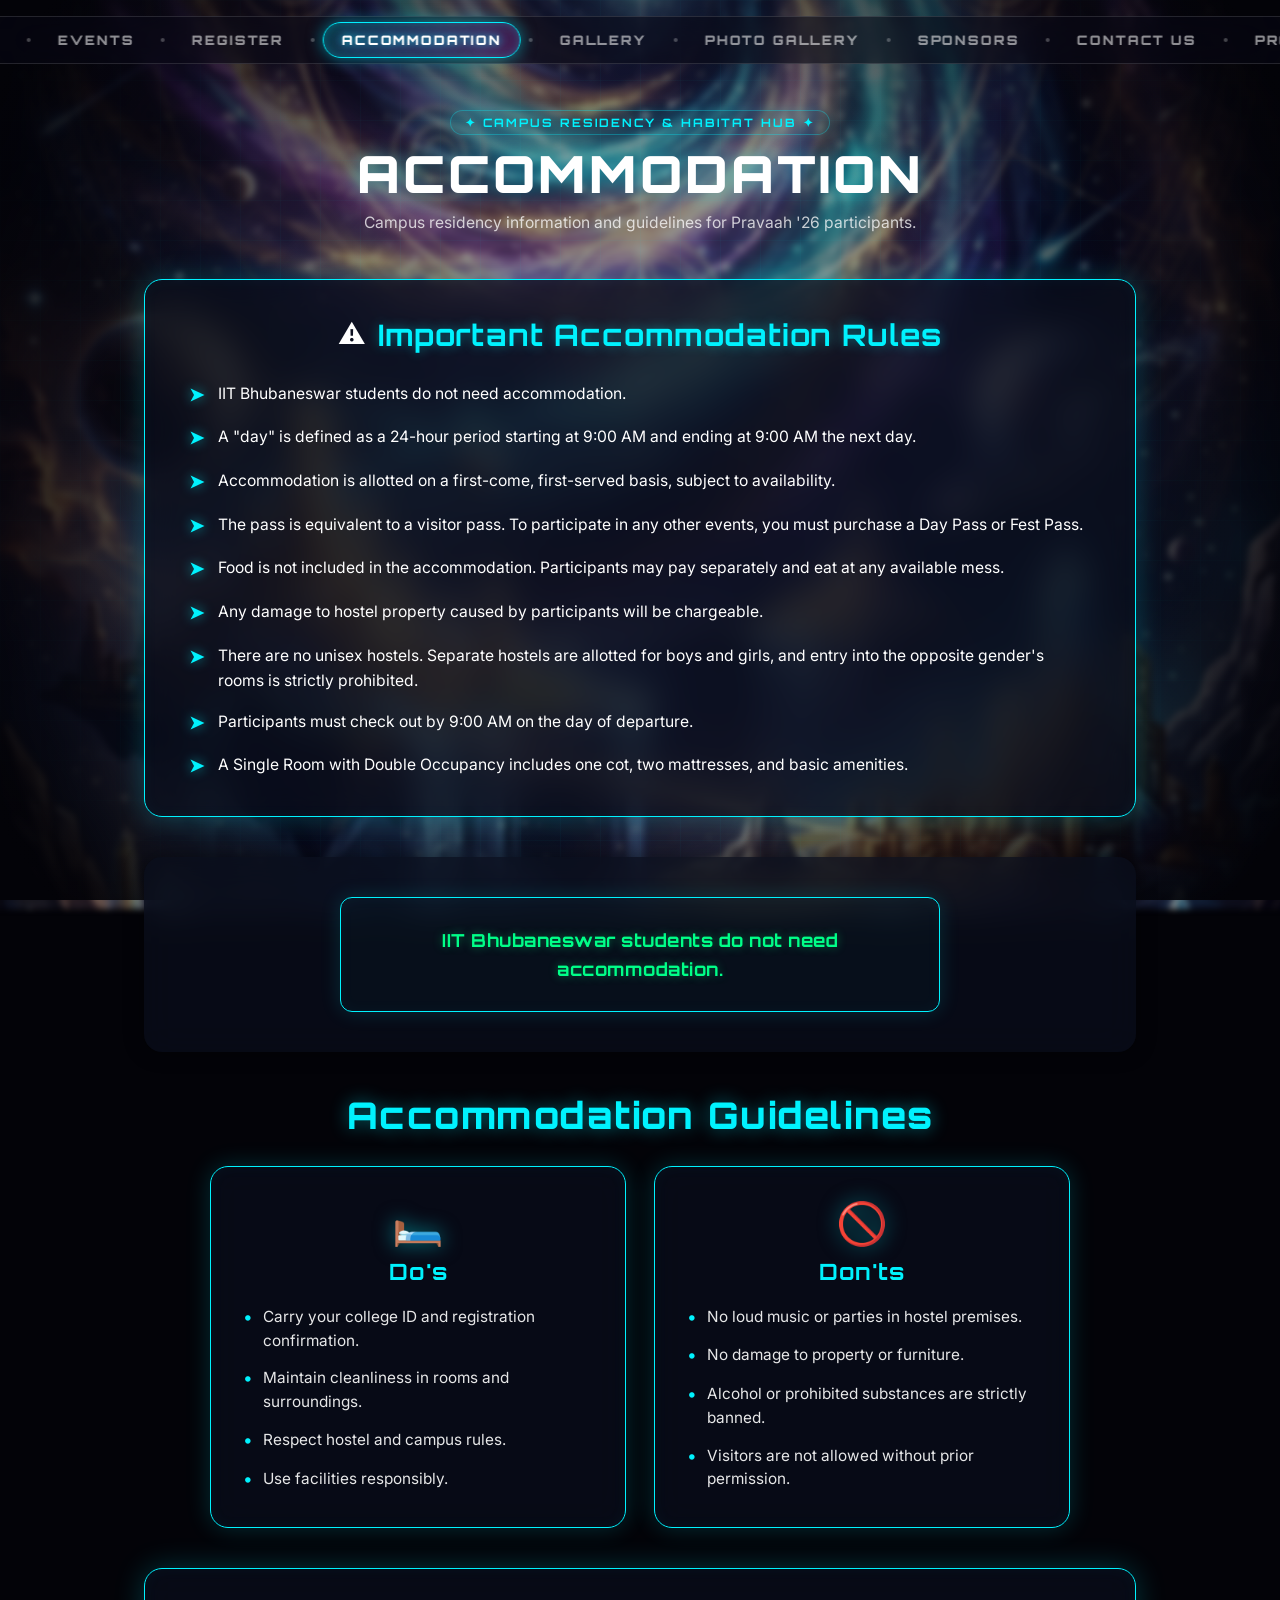
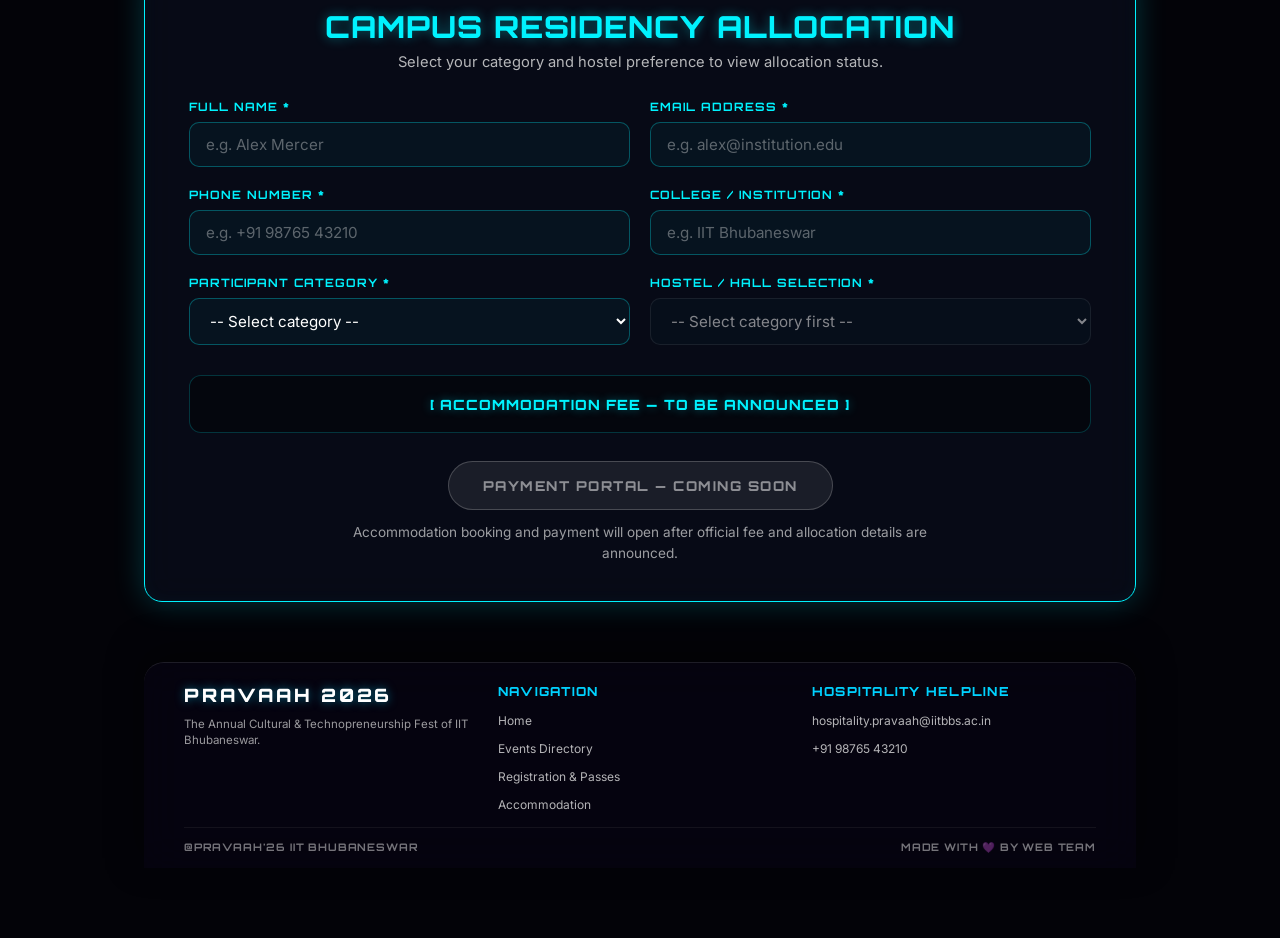
==== commit c774745f: "Update Photo Gallery, Register, Accommodation pages, navbar, and styles" ====
--- a/accommodation.html
+++ b/accommodation.html
@@ -9,6 +9,7 @@
     <link href="https://fonts.googleapis.com/css2?family=Inter:wght@300;400;500;600;700;800;900&family=Orbitron:wght@400;600;700;800;900&display=swap" rel="stylesheet">
     <link rel="stylesheet" href="https://cdnjs.cloudflare.com/ajax/libs/font-awesome/6.5.1/css/all.min.css">
     <link rel="stylesheet" href="style.css">
+    <link rel="stylesheet" href="accommodation.css">
 </head>
 <body class="subpage-body accom-page-body">
 
@@ -31,6 +32,8 @@
             <div class="nav-divider"></div>
             <a href="gallery.html" class="nav-item">GALLERY</a>
             <div class="nav-divider"></div>
+            <a href="photo-gallery.html" class="nav-item">PHOTO GALLERY</a>
+            <div class="nav-divider"></div>
             <a href="sponsors.html" class="nav-item">SPONSORS</a>
             <div class="nav-divider"></div>
             <a href="contact.html" class="nav-item">CONTACT US</a>
@@ -40,265 +43,135 @@
         <div class="nav-wheel-glow"></div>
     </nav>
 
-    <!-- Main Accommodation Shell -->
+    <!-- Main Accommodation Container -->
     <main class="subpage-main accom-main-container">
         
-        <!-- Hero Header Box -->
+        <!-- Section A: Compact Subpage Hero -->
         <header class="accom-hero-header">
-            <div class="hero-badge-pill">✦ CAMPUS RESIDENCY & HABITAT HUB // OCT 14-19, 2026 ✦</div>
-            <h1 class="events-hero-title spider-title" data-text="ACCOMMODATION PORTAL">ACCOMMODATION PORTAL</h1>
-            <p class="subpage-hero-subtitle">Reserve high-security campus residency at IIT Bhubaneswar during Pravaah '26 with live stay cost calculator, mess dining options, and instant holographic stay pass verification.</p>
+            <div class="accom-hero-badge">✦ CAMPUS RESIDENCY & HABITAT HUB ✦</div>
+            <h1 class="accom-hero-title">ACCOMMODATION</h1>
+            <p class="accom-hero-subtitle">Campus residency information and guidelines for Pravaah '26 participants.</p>
         </header>
 
-        <!-- Accommodation Workspace Grid -->
-        <div class="accom-workspace-grid">
+        <!-- Section B: Important Accommodation Rules Card (Screenshot 1) -->
+        <section class="rules-card-container">
+            <div class="rules-card-header">
+                <span class="warning-icon">⚠️</span>
+                <h2 class="rules-card-title">Important Accommodation Rules</h2>
+            </div>
+            <ul class="rules-arrow-list">
+                <li><span class="cyan-arrow">➤</span> IIT Bhubaneswar students do not need accommodation.</li>
+                <li><span class="cyan-arrow">➤</span> A "day" is defined as a 24-hour period starting at 9:00 AM and ending at 9:00 AM the next day.</li>
+                <li><span class="cyan-arrow">➤</span> Accommodation is allotted on a first-come, first-served basis, subject to availability.</li>
+                <li><span class="cyan-arrow">➤</span> The pass is equivalent to a visitor pass. To participate in any other events, you must purchase a Day Pass or Fest Pass.</li>
+                <li><span class="cyan-arrow">➤</span> Food is not included in the accommodation. Participants may pay separately and eat at any available mess.</li>
+                <li><span class="cyan-arrow">➤</span> Any damage to hostel property caused by participants will be chargeable.</li>
+                <li><span class="cyan-arrow">➤</span> There are no unisex hostels. Separate hostels are allotted for boys and girls, and entry into the opposite gender's rooms is strictly prohibited.</li>
+                <li><span class="cyan-arrow">➤</span> Participants must check out by 9:00 AM on the day of departure.</li>
+                <li><span class="cyan-arrow">➤</span> A Single Room with Double Occupancy includes one cot, two mattresses, and basic amenities.</li>
+            </ul>
+        </section>
+
+        <!-- Section C: IIT Bhubaneswar Student Notice Callout (Screenshot 2) -->
+        <section class="notice-callout-outer">
+            <div class="notice-inner-box">
+                <p class="notice-highlight-text">IIT Bhubaneswar students do not need accommodation.</p>
+            </div>
+        </section>
+
+        <!-- Section D: Accommodation Guidelines Grid (Screenshot 3) -->
+        <section class="guidelines-section">
+            <h2 class="guidelines-main-title">Accommodation Guidelines</h2>
             
-            <!-- Left & Main Booking Column -->
-            <div class="accom-configurator-card">
+            <div class="dos-donts-grid">
+                <!-- Do's Card -->
+                <div class="guideline-card">
+                    <div class="card-top-icon">🛏️</div>
+                    <h3 class="card-title">Do's</h3>
+                    <ul class="bullet-list">
+                        <li><span class="dot-marker">•</span> Carry your college ID and registration confirmation.</li>
+                        <li><span class="dot-marker">•</span> Maintain cleanliness in rooms and surroundings.</li>
+                        <li><span class="dot-marker">•</span> Respect hostel and campus rules.</li>
+                        <li><span class="dot-marker">•</span> Use facilities responsibly.</li>
+                    </ul>
+                </div>
+
+                <!-- Don'ts Card -->
+                <div class="guideline-card">
+                    <div class="card-top-icon">🚫</div>
+                    <h3 class="card-title">Don'ts</h3>
+                    <ul class="bullet-list">
+                        <li><span class="dot-marker">•</span> No loud music or parties in hostel premises.</li>
+                        <li><span class="dot-marker">•</span> No damage to property or furniture.</li>
+                        <li><span class="dot-marker">•</span> Alcohol or prohibited substances are strictly banned.</li>
+                        <li><span class="dot-marker">•</span> Visitors are not allowed without prior permission.</li>
+                    </ul>
+                </div>
+            </div>
+        </section>
+
+        <!-- Section E: Accommodation Booking Form -->
+        <section class="booking-section-container">
+            <div class="booking-header">
+                <h2 class="booking-section-title">CAMPUS RESIDENCY ALLOCATION</h2>
+                <p class="booking-section-sub">Select your category and hostel preference to view allocation status.</p>
+            </div>
+
+            <form id="accommodationBookingForm" class="booking-form-grid" onsubmit="return false;">
                 
-                <!-- STEP 1: Select Residence Option -->
-                <div class="accom-step-section">
-                    <div class="step-header">
-                        <span class="step-num">01</span>
-                        <h2 class="step-title">SELECT RESIDENCE HALL TIER</h2>
+                <div class="form-field-group">
+                    <label for="acc-fullname" class="form-label">FULL NAME *</label>
+                    <input type="text" id="acc-fullname" name="fullname" class="form-input" required placeholder="e.g. Alex Mercer">
+                </div>
+
+                <div class="form-field-group">
+                    <label for="acc-email" class="form-label">EMAIL ADDRESS *</label>
+                    <input type="email" id="acc-email" name="email" class="form-input" required placeholder="e.g. alex@institution.edu">
+                </div>
+
+                <div class="form-field-group">
+                    <label for="acc-phone" class="form-label">PHONE NUMBER *</label>
+                    <input type="tel" id="acc-phone" name="phone" class="form-input" required placeholder="e.g. +91 98765 43210">
+                </div>
+
+                <div class="form-field-group">
+                    <label for="acc-college" class="form-label">COLLEGE / INSTITUTION *</label>
+                    <input type="text" id="acc-college" name="college" class="form-input" required placeholder="e.g. IIT Bhubaneswar">
+                </div>
+
+                <div class="form-field-group">
+                    <label for="acc-category" class="form-label">PARTICIPANT CATEGORY *</label>
+                    <select id="acc-category" name="category" class="form-select" required>
+                        <option value="" disabled selected>-- Select category --</option>
+                        <option value="girls">Girls</option>
+                        <option value="boys">Boys</option>
+                    </select>
+                </div>
+
+                <div class="form-field-group">
+                    <label for="acc-hostel" class="form-label">HOSTEL / HALL SELECTION *</label>
+                    <select id="acc-hostel" name="hostel" class="form-select" required disabled>
+                        <option value="" disabled selected>-- Select category first --</option>
+                    </select>
+                </div>
+
+                <div class="form-field-group full-width">
+                    <div class="fee-display-box">
+                        <span class="fee-status-badge" id="feeStatusDisplay">[ ACCOMMODATION FEE — TO BE ANNOUNCED ]</span>
                     </div>
-
-                    <div class="residence-options-grid" id="residenceGrid">
-                        
-                        <div class="res-card selected" data-hall="Mahanadi Boys Hall" data-rate="450" data-type="Hostel Bed">
-                            <div class="res-icon">🏢</div>
-                            <div class="res-info">
-                                <span class="res-tag">Mahanadi Hall of Residence</span>
-                                <h3 class="res-title">BOYS HOSTEL WING</h3>
-                                <p class="res-rate">₹450 <span>/ NIGHT (PER HEAD)</span></p>
-                                <p class="res-desc">Spacious sharing rooms with individual study desks, mattresses, pillows, Wi-Fi, and 24/7 hot water.</p>
-                            </div>
-                            <div class="res-check"><i class="fa-solid fa-circle-check"></i></div>
-                        </div>
-
-                        <div class="res-card" data-hall="Subarnarekha Girls Hall" data-rate="450" data-type="Hostel Bed">
-                            <div class="res-badge-pill">POPULAR</div>
-                            <div class="res-icon">🌸</div>
-                            <div class="res-info">
-                                <span class="res-tag tag-cult">Subarnarekha Hall of Residence</span>
-                                <h3 class="res-title">GIRLS HOSTEL WING</h3>
-                                <p class="res-rate">₹450 <span>/ NIGHT (PER HEAD)</span></p>
-                                <p class="res-desc">Dedicated secure women's wing with round-the-clock wardens, female security guards, and Wi-Fi.</p>
-                            </div>
-                            <div class="res-check"><i class="fa-solid fa-circle-check"></i></div>
-                        </div>
-
-                        <div class="res-card" data-hall="Campus Guest House" data-rate="1200" data-type="AC Suite">
-                            <div class="res-icon">🏨</div>
-                            <div class="res-info">
-                                <span class="res-tag tag-tech">Guest House Annex</span>
-                                <h3 class="res-title">PREMIUM AC SUITE</h3>
-                                <p class="res-rate">₹1,200 <span>/ NIGHT (TWIN SHARING)</span></p>
-                                <p class="res-desc">Air-conditioned guest suites with attached washrooms, television, room service, and breakfast.</p>
-                            </div>
-                            <div class="res-check"><i class="fa-solid fa-circle-check"></i></div>
-                        </div>
-
-                        <div class="res-card" data-hall="Contingent Hall Dorm" data-rate="350" data-type="Group Dorm">
-                            <div class="res-icon">🏕️</div>
-                            <div class="res-info">
-                                <span class="res-tag tag-social">Community Complex</span>
-                                <h3 class="res-title">CONTINGENT GROUP DORM</h3>
-                                <p class="res-rate">₹350 <span>/ NIGHT (10+ MEMBERS)</span></p>
-                                <p class="res-desc">Large carpeted arena dormitory for college teams and contingents with luggage lockers.</p>
-                            </div>
-                            <div class="res-check"><i class="fa-solid fa-circle-check"></i></div>
-                        </div>
-
-                    </div>
-                </div>
-
-                <!-- STEP 2: Select Dates & Guests -->
-                <div class="accom-step-section">
-                    <div class="step-header">
-                        <span class="step-num">02</span>
-                        <h2 class="step-title">DURATION & GUEST ALLOCATION</h2>
-                    </div>
-
-                    <div class="duration-grid">
-                        <div class="input-field">
-                            <label for="check-in-date"><i class="fa-solid fa-calendar-check"></i> CHECK-IN DATE</label>
-                            <select id="check-in-date">
-                                <option value="2026-10-14">Oct 14, 2026 (Day 0 Eve)</option>
-                                <option value="2026-10-15" selected>Oct 15, 2026 (Day 1)</option>
-                                <option value="2026-10-16">Oct 16, 2026 (Day 2)</option>
-                                <option value="2026-10-17">Oct 17, 2026 (Day 3)</option>
-                            </select>
-                        </div>
-
-                        <div class="input-field">
-                            <label for="check-out-date"><i class="fa-solid fa-calendar-minus"></i> CHECK-OUT DATE</label>
-                            <select id="check-out-date">
-                                <option value="2026-10-16">Oct 16, 2026 (1 Night)</option>
-                                <option value="2026-10-17">Oct 17, 2026 (2 Nights)</option>
-                                <option value="2026-10-18" selected>Oct 18, 2026 (3 Nights)</option>
-                                <option value="2026-10-19">Oct 19, 2026 (4 Nights)</option>
-                            </select>
-                        </div>
-                    </div>
-
-                    <div class="guests-counter-row">
-                        <div class="counter-card">
-                            <span class="c-lbl"><i class="fa-solid fa-person"></i> MALE DELEGATES</span>
-                            <div class="counter-controls">
-                                <button type="button" class="count-btn" id="maleMinus">-</button>
-                                <span class="count-num" id="maleCount">1</span>
-                                <button type="button" class="count-btn" id="malePlus">+</button>
-                            </div>
-                        </div>
-
-                        <div class="counter-card">
-                            <span class="c-lbl"><i class="fa-solid fa-person-dress"></i> FEMALE DELEGATES</span>
-                            <div class="counter-controls">
-                                <button type="button" class="count-btn" id="femaleMinus">-</button>
-                                <span class="count-num" id="femaleCount">0</span>
-                                <button type="button" class="count-btn" id="femalePlus">+</button>
-                            </div>
-                        </div>
-                    </div>
-
-                    <!-- Mess Dining Addon Toggle -->
-                    <div class="mess-toggle-card">
-                        <label class="mess-toggle-row">
-                            <input type="checkbox" id="messAddonCheckbox" checked>
-                            <div class="mess-info-text">
-                                <span class="mess-title">INCLUDE CAMPUS MESS DINING VOUCHER (+₹180 / DAY PER HEAD)</span>
-                                <span class="mess-sub">Includes Unlimited Breakfast, Lunch, High Tea & Dinner at Student Mess Halls.</span>
-                            </div>
-                        </label>
-                    </div>
-                </div>
-
-                <!-- STEP 3: Leader Credentials & Submission -->
-                <div class="accom-step-section">
-                    <div class="step-header">
-                        <span class="step-num">03</span>
-                        <h2 class="step-title">LEAD DELEGATE CREDENTIALS</h2>
-                    </div>
-
-                    <form id="accommodationForm" class="delegate-form">
-                        <div class="form-grid">
-                            <div class="input-field">
-                                <label for="acc-name"><i class="fa-solid fa-user"></i> LEAD DELEGATE NAME *</label>
-                                <input type="text" id="acc-name" placeholder="e.g. Alex Mercer" required>
-                            </div>
-                            <div class="input-field">
-                                <label for="acc-email"><i class="fa-solid fa-envelope"></i> EMAIL ADDRESS *</label>
-                                <input type="email" id="acc-email" placeholder="alex@institute.edu" required>
-                            </div>
-                            <div class="input-field">
-                                <label for="acc-phone"><i class="fa-solid fa-phone"></i> CONTACT NUMBER *</label>
-                                <input type="tel" id="acc-phone" placeholder="+91 98765 43210" required>
-                            </div>
-                            <div class="input-field">
-                                <label for="acc-college"><i class="fa-solid fa-graduation-cap"></i> COLLEGE / INSTITUTE *</label>
-                                <input type="text" id="acc-college" placeholder="e.g. IIT Bhubaneswar" required>
-                            </div>
-                            <div class="input-field" style="grid-column: 1 / -1;">
-                                <label for="acc-notes"><i class="fa-solid fa-circle-info"></i> ARRIVAL TIME & SPECIAL REQUESTS</label>
-                                <input type="text" id="acc-notes" placeholder="e.g. Arriving Oct 15 at 10 AM by train / Need ground floor room">
-                            </div>
-                        </div>
-
-                        <!-- Important Security Notice -->
-                        <div class="reg-notice-box">
-                            <span class="notice-icon">🛡️</span>
-                            <span><strong>Hostel Rules:</strong> Biometric/QR check-in required at hostel gates. Alcohol, smoking, or unauthorized visitors are strictly prohibited.</span>
-                        </div>
-
-                        <!-- Submit Bar -->
-                        <div class="form-submit-bar">
-                            <div class="price-summary-display">
-                                <span class="price-lbl">ESTIMATED STAY COST</span>
-                                <span class="price-val" id="totalStayCostDisplay">₹1,890</span>
-                            </div>
-                            <button type="submit" class="transmit-pay-btn" id="submitAccBtn">
-                                <span>TRANSMIT STAY RESERVATION ✦</span>
-                            </button>
-                        </div>
-                    </form>
-                </div>
-
-            </div>
-
-            <!-- Right Column: Live Holographic Residency Pass Card -->
-            <div class="reg-ticket-preview-column">
-                <div class="ticket-sticky-wrapper">
-                    <div class="ticket-header-label">
-                        <span class="dot-pulse"></span> LIVE RESIDENCY PASS PREVIEW
-                    </div>
-
-                    <div class="cyber-ticket-card accom-pass-card" id="cyberResidencyCard">
-                        <div class="ticket-watermark">PRAVAAH</div>
-                        <div class="ticket-top-row">
-                            <div class="ticket-logo-brand">
-                                <span class="brand-title">PRAVAAH '26</span>
-                                <span class="brand-sub">CAMPUS HABITAT PASS</span>
-                            </div>
-                            <div class="ticket-badge-pill" id="liveHallBadge">MAHANADI BOYS HALL</div>
-                        </div>
-
-                        <div class="ticket-mid-row">
-                            <div class="ticket-delegate-info">
-                                <span class="lbl">LEAD RESIDENT</span>
-                                <h3 class="val-name" id="liveAccName">ALEX MERCER</h3>
-                                <span class="lbl">INSTITUTE</span>
-                                <p class="val-sub" id="liveAccCollege">IIT BHUBANESWAR</p>
-                            </div>
-                            <div class="ticket-qr-box">
-                                <div class="qr-placeholder">
-                                    <i class="fa-solid fa-bed"></i>
-                                </div>
-                                <span class="qr-code-num" id="liveResId">RES-2026-H892</span>
-                            </div>
-                        </div>
-
-                        <div class="ticket-details-grid">
-                            <div class="t-det">
-                                <span class="t-lbl">STAY DURATION</span>
-                                <span class="t-val" id="liveNights">3 NIGHTS</span>
-                            </div>
-                            <div class="t-det">
-                                <span class="t-lbl">TOTAL GUESTS</span>
-                                <span class="t-val" id="liveGuestsCount">1 GUEST</span>
-                            </div>
-                            <div class="t-det">
-                                <span class="t-lbl">MESS DINING</span>
-                                <span class="t-val status-active" id="liveMessStatus">INCLUDED</span>
-                            </div>
-                            <div class="t-det">
-                                <span class="t-lbl">STAY COST</span>
-                                <span class="t-val price-highlight" id="liveStayCost">₹1,890</span>
-                            </div>
-                        </div>
-
-                        <div class="ticket-footer-row">
-                            <span>IIT BHUBANESWAR // ARGUL CAMPUS</span>
-                            <span class="security-chip">CONFIRMED</span>
-                        </div>
-                    </div>
-
-                    <!-- Campus Residency Amenities Checklist -->
-                    <div class="pass-features-card">
-                        <h4 class="features-title">RESIDENCY AMENITIES INCLUDED</h4>
-                        <ul class="features-list">
-                            <li><i class="fa-solid fa-check"></i> Individual Bed, Mattress, Pillow & Desk</li>
-                            <li><i class="fa-solid fa-check"></i> 24/7 Campus Security & Female Wardens</li>
-                            <li><i class="fa-solid fa-check"></i> High-Speed Campus LAN & Wi-Fi</li>
-                            <li><i class="fa-solid fa-check"></i> Internal Campus Shuttle to Arena</li>
-                        </ul>
-                    </div>
-                </div>
-            </div>
-
-        </div>
-
-        <!-- Symmetrical 3-Column Footer -->
+                </div>
+
+                <div class="form-field-group full-width payment-action-block">
+                    <button type="button" class="disabled-payment-btn" disabled>
+                        PAYMENT PORTAL — COMING SOON
+                    </button>
+                    <p class="payment-notice-text">Accommodation booking and payment will open after official fee and allocation details are announced.</p>
+                </div>
+
+            </form>
+        </section>
+
+        <!-- Shared Symmetrical 3-Column Footer -->
         <footer class="pravaah-full-footer">
             <div class="footer-columns-grid">
                 <div class="footer-col footer-brand">
@@ -330,42 +203,6 @@
 
     </main>
 
-    <!-- Reservation Confirmation Modal -->
-    <div class="success-modal-overlay" id="accSuccessModal">
-        <div class="success-modal-box">
-            <div class="success-icon-badge">✓</div>
-            <h3 class="success-modal-title">RESIDENCY SLOT RESERVED!</h3>
-            <p class="success-modal-sub">Your campus accommodation request has been logged. A hospitality coordinator will send confirmation details.</p>
-            
-            <div class="modal-ticket-summary">
-                <div class="summary-row">
-                    <span class="s-lbl">LEAD GUEST:</span>
-                    <span class="s-val" id="modalAccName">Alex Mercer</span>
-                </div>
-                <div class="summary-row">
-                    <span class="s-lbl">HALL & TIER:</span>
-                    <span class="s-val" id="modalHall">Mahanadi Boys Hall</span>
-                </div>
-                <div class="summary-row">
-                    <span class="s-lbl">DATES & NIGHTS:</span>
-                    <span class="s-val" id="modalNights">3 Nights (Oct 15 - Oct 18)</span>
-                </div>
-                <div class="summary-row">
-                    <span class="s-lbl">TOTAL DELEGATES:</span>
-                    <span class="s-val" id="modalGuests">1 Delegate</span>
-                </div>
-                <div class="summary-row">
-                    <span class="s-lbl">ESTIMATED COST:</span>
-                    <span class="s-val total-glow" id="modalAccTotal">₹1,890</span>
-                </div>
-            </div>
-
-            <div class="modal-actions-grid">
-                <button type="button" class="modal-close-cta" id="closeAccModalBtn">CONFIRM & CLOSE</button>
-            </div>
-        </div>
-    </div>
-
     <script src="glitch-nav.js"></script>
     <script src="accommodation.js"></script>
 </body>
--- a/style.css
+++ b/style.css
@@ -53,19 +53,23 @@
     height: 100vh;
     background-image: url('bg_multiverse.jpeg');
     background-size: cover;
-    background-position: center;
+    background-position: center top;
     background-repeat: no-repeat;
     z-index: 0;
     pointer-events: none;
     transform: scale(1.0);
     filter: blur(0px);
-    transition: background-image 1s ease, filter 1s ease, transform 1s ease;
+    transition: background-image 1s ease, filter 0.8s ease, transform 0.6s ease;
+    will-change: background-position, transform;
 }
 
 body.portal-entered .global-bg-layer {
-    background-image: url('bg.jpeg');
-    filter: blur(6px);
-    transform: scale(1.04);
+    background-image: url('vertical_draft2.jpg'), url('vertical_draft2');
+    background-size: cover;
+    background-position: center 0%;
+    background-repeat: no-repeat;
+    filter: brightness(0.88) contrast(1.04);
+    transform: scale(1.0);
 }
 
 body.portal-entered #starfield-canvas {
@@ -576,6 +580,10 @@
     background: rgba(22, 12, 40, 0.85);
 }
 
+body.portal-entered .home-swipe-prompt {
+    display: none !important;
+}
+
 .home-enter-btn-content {
     display: flex;
     align-items: center;
@@ -691,9 +699,9 @@
     font-family: 'Orbitron', sans-serif;
     font-size: 0.8rem;
     letter-spacing: 0.25em;
-    color: rgba(255, 255, 255, 0.7);
-    font-weight: 500;
-    text-shadow: 0 1px 3px rgba(0, 0, 0, 0.8);
+    color: rgba(255, 255, 255, 0.9);
+    font-weight: 600;
+    text-shadow: 0 2px 6px rgba(0, 0, 0, 0.95);
 }
 
 .hud-right {
@@ -706,8 +714,9 @@
     font-family: 'Orbitron', sans-serif;
     font-size: 0.8rem;
     letter-spacing: 0.2em;
-    color: var(--tech-color);
-    text-shadow: 0 2px 4px rgba(0, 0, 0, 0.8), 0 0 8px var(--tech-glow);
+    color: #ffd043;
+    font-weight: 700;
+    text-shadow: 0 2px 6px rgba(0, 0, 0, 0.95), 0 0 10px rgba(255, 208, 67, 0.4);
 }
 
 .hud-footer {
@@ -996,29 +1005,29 @@
     align-items: center;
     gap: 8px;
     padding: 10px 16px;
-    background: rgba(10, 10, 25, 0.65);
-    backdrop-filter: blur(8px);
-    border: 1px solid rgba(0, 242, 254, 0.45);
-    border-radius: 6px;
+    background: rgba(10, 12, 26, 0.88);
+    backdrop-filter: blur(12px);
+    border: 1px solid rgba(0, 242, 254, 0.4);
+    border-radius: 8px;
     pointer-events: none;
     font-family: 'Orbitron', sans-serif;
     white-space: nowrap;
-    box-shadow: 0 0 20px rgba(0, 242, 254, 0.25), inset 0 0 10px rgba(0, 242, 254, 0.05);
+    box-shadow: 0 4px 20px rgba(0, 0, 0, 0.7), 0 0 15px rgba(0, 242, 254, 0.2);
     z-index: 21;
 }
 
 .tip-icon {
     font-size: 0.95rem;
     animation: pulse 1.5s infinite alternate;
-    filter: drop-shadow(0 0 5px var(--tech-color));
+    filter: drop-shadow(0 0 6px #ffd043);
 }
 
 .tip-text {
-    font-size: 0.65rem;
-    font-weight: 700;
-    letter-spacing: 0.08em;
-    color: var(--tech-color);
-    text-shadow: 0 0 10px var(--tech-glow);
+    font-size: 0.68rem;
+    font-weight: 600;
+    letter-spacing: 0.06em;
+    color: #f1f5f9;
+    text-shadow: 0 1px 3px rgba(0, 0, 0, 0.95);
 }
 
 .calendar-cube-viewport {
@@ -1456,551 +1465,470 @@
     height: 28px;
 }
 
-#universe-page {
+/* ==========================================================================
+   FEATURED EVENTS SHOWCASE (REPLACES OLD SPHERE)
+   ========================================================================== */
+#universe-page.featured-events-section {
     background: transparent;
-    padding: 20px;
+    padding: 70px 24px 40px 24px;
+    overflow-y: auto;
+    display: flex;
+    flex-direction: column;
+    align-items: center;
+    justify-content: flex-start;
+    min-height: 100vh;
+}
+
+.featured-events-wrapper {
+    width: 100%;
+    max-width: 1200px;
+    margin: auto;
+    display: flex;
+    flex-direction: column;
+    align-items: center;
+    gap: 20px;
+    z-index: 10;
+}
+
+.featured-section-header {
+    text-align: center;
+    display: flex;
+    flex-direction: column;
+    align-items: center;
+    gap: 6px;
+}
+
+.section-tag-badge {
+    font-family: 'Orbitron', sans-serif;
+    font-size: 0.65rem;
+    font-weight: 800;
+    letter-spacing: 0.2em;
+    color: #f1f5f9;
+    background: rgba(14, 16, 35, 0.7);
+    border: 1px solid rgba(0, 210, 255, 0.4);
+    padding: 4px 12px;
+    border-radius: 20px;
+    display: inline-flex;
+    align-items: center;
+    gap: 6px;
+    box-shadow: 0 0 12px rgba(0, 210, 255, 0.2);
+}
+
+.section-tag-badge span {
+    color: #ffd043;
+}
+
+.featured-section-sub {
+    font-size: 0.88rem;
+    color: rgba(255, 255, 255, 0.9);
+    max-width: 600px;
+    margin: 0;
+    line-height: 1.5;
+    text-shadow: 0 1px 4px rgba(0, 0, 0, 0.8);
+}
+
+.featured-cards-grid {
+    display: grid;
+    grid-template-columns: repeat(3, 1fr);
+    gap: 24px;
+    width: 100%;
+    margin-top: 6px;
+}
+
+.featured-event-card {
+    background: rgba(12, 10, 26, 0.72);
+    backdrop-filter: blur(18px);
+    border: 1.5px solid rgba(255, 255, 255, 0.1);
+    border-radius: 20px;
     overflow: hidden;
-}
-
-.network-viewport {
+    display: flex;
+    flex-direction: column;
+    transition: transform 0.4s cubic-bezier(0.16, 1, 0.3, 1), border-color 0.4s ease, box-shadow 0.4s ease;
+    position: relative;
+    box-shadow: 0 15px 35px rgba(0, 0, 0, 0.5);
+}
+
+.featured-event-card:hover {
+    transform: translateY(-8px) scale(1.01);
+}
+
+.featured-event-card.card-tech {
+    border-color: rgba(0, 210, 255, 0.25);
+}
+.featured-event-card.card-tech:hover {
+    border-color: var(--tech-color);
+    box-shadow: 0 20px 45px rgba(0, 210, 255, 0.25), 0 0 30px rgba(0, 210, 255, 0.15);
+}
+
+.featured-event-card.card-cult {
+    border-color: rgba(207, 58, 214, 0.3);
+}
+.featured-event-card.card-cult:hover {
+    border-color: var(--cult-color);
+    box-shadow: 0 20px 45px rgba(207, 58, 214, 0.25), 0 0 30px rgba(207, 58, 214, 0.15);
+}
+
+.featured-event-card.card-game {
+    border-color: rgba(255, 42, 75, 0.25);
+}
+.featured-event-card.card-game:hover {
+    border-color: var(--game-color);
+    box-shadow: 0 20px 45px rgba(255, 42, 75, 0.25), 0 0 30px rgba(255, 42, 75, 0.15);
+}
+
+.featured-event-card.featured-spotlight {
+    border-color: rgba(207, 58, 214, 0.5);
+    background: linear-gradient(180deg, rgba(28, 14, 45, 0.8) 0%, rgba(10, 8, 22, 0.85) 100%);
+    box-shadow: 0 18px 45px rgba(207, 58, 214, 0.2), inset 0 0 20px rgba(207, 58, 214, 0.08);
+}
+
+.spotlight-ribbon {
+    position: absolute;
+    top: 12px;
+    right: 12px;
+    z-index: 5;
+    background: linear-gradient(135deg, #ffd043, #ff9e00);
+    color: #000;
+    font-family: 'Orbitron', sans-serif;
+    font-size: 0.55rem;
+    font-weight: 900;
+    letter-spacing: 0.1em;
+    padding: 4px 10px;
+    border-radius: 20px;
+    box-shadow: 0 0 15px rgba(255, 208, 67, 0.6);
+    display: flex;
+    align-items: center;
+    gap: 4px;
+}
+
+.f-card-media {
     position: relative;
     width: 100%;
+    height: 180px;
+    overflow: hidden;
+    background: #000;
+}
+
+.f-card-img {
+    width: 100%;
     height: 100%;
-    display: flex;
-    align-items: center;
-    justify-content: center;
-    overflow: hidden;
-}
-
-.portal-network-container {
-    position: relative;
-    width: clamp(300px, 65vw, 720px);
-    height: clamp(300px, 65vw, 720px);
-    display: flex;
-    align-items: center;
-    justify-content: center;
-}
-
-.portal-orbit-wrapper {
+    object-fit: cover;
+    object-position: center;
+    transition: transform 0.6s cubic-bezier(0.16, 1, 0.3, 1);
+}
+
+.featured-event-card:hover .f-card-img {
+    transform: scale(1.08);
+}
+
+.f-card-overlay {
     position: absolute;
     top: 0;
     left: 0;
-    width: 100%;
-    height: 100%;
+    right: 0;
+    bottom: 0;
+    background: linear-gradient(180deg, rgba(0, 0, 0, 0.15) 0%, rgba(10, 8, 24, 0.9) 100%);
     pointer-events: none;
-    z-index: 2;
-}
-
-.portal-orbit-wrapper > * {
-    pointer-events: auto;
-}
-
-.portal-upright-wrapper, .event-upright-wrapper {
-    width: 100%;
-    height: 100%;
-    display: flex;
-    flex-direction: column;
-    align-items: center;
-    justify-content: center;
-    position: relative;
-}
-
-.event-upright-wrapper {
-    flex-direction: row;
-}
-
-.network-svg {
-    position: absolute;
-    top: 0;
-    left: 0;
-    width: 100%;
-    height: 100%;
-    pointer-events: none;
-    z-index: 2;
-}
-
-.network-svg path {
-    stroke-dasharray: 1000;
-    stroke-dashoffset: 1000;
-    transition: stroke-dashoffset 0.8s cubic-bezier(0.16, 1, 0.3, 1), stroke 0.4s ease, stroke-width 0.4s ease;
-}
-
-.network-svg path.line-active {
-    stroke-dashoffset: 0;
-}
-
-.cyber-grid-overlay {
-    position: absolute;
-    top: 0;
-    left: 0;
-    width: 100%;
-    height: 100%;
-    background-image:
-        linear-gradient(rgba(0, 242, 254, 0.02) 1px, transparent 1px),
-        linear-gradient(90deg, rgba(0, 242, 254, 0.02) 1px, transparent 1px);
-    background-size: 50px 50px;
-    background-position: center;
-    pointer-events: none;
-    z-index: 1;
-}
-
-.radar-scan-line {
-    position: absolute;
-    top: 0;
-    left: 0;
-    width: 100%;
-    height: 100%;
+}
+
+.f-card-verse-badge {
+    position: absolute;
+    top: 12px;
+    left: 12px;
+    font-family: 'Orbitron', sans-serif;
+    font-size: 0.58rem;
+    font-weight: 800;
+    letter-spacing: 0.12em;
+    padding: 4px 10px;
+    border-radius: 12px;
+    display: flex;
+    align-items: center;
+    gap: 6px;
+    backdrop-filter: blur(10px);
+    z-index: 3;
+}
+
+.f-card-verse-badge.badge-tech {
+    background: rgba(0, 210, 255, 0.2);
+    border: 1px solid var(--tech-color);
+    color: #fff;
+}
+.f-card-verse-badge.badge-cult {
+    background: rgba(207, 58, 214, 0.2);
+    border: 1px solid var(--cult-color);
+    color: #fff;
+}
+.f-card-verse-badge.badge-game {
+    background: rgba(255, 42, 75, 0.2);
+    border: 1px solid var(--game-color);
+    color: #fff;
+}
+
+.verse-dot {
+    width: 6px;
+    height: 6px;
     border-radius: 50%;
-    background: conic-gradient(from 0deg, rgba(0, 242, 254, 0.04) 0deg, transparent 90deg, transparent 360deg);
-    pointer-events: none;
-    z-index: 1;
-    animation: radar-scan 12s linear infinite;
-}
-
-@keyframes radar-scan {
-    from { transform: rotate(0deg); }
-    to { transform: rotate(360deg); }
-}
-
-.hud-bracket {
-    position: absolute;
-    width: 15px;
-    height: 15px;
-    border-color: rgba(0, 242, 254, 0.2);
-    border-style: solid;
-    pointer-events: none;
-    z-index: 10;
-    transition: border-color 0.4s ease;
-}
-
-.bracket-tl { top: 90px; left: 40px; border-width: 2px 0 0 2px; }
-.bracket-tr { top: 90px; right: 40px; border-width: 2px 2px 0 0; }
-.bracket-bl { bottom: 90px; left: 40px; border-width: 0 0 2px 2px; }
-.bracket-br { bottom: 90px; right: 40px; border-width: 0 2px 2px 0; }
-
-body.verse-tech-active .hud-bracket { border-color: rgba(0, 242, 254, 0.4); }
-body.verse-cult-active .hud-bracket { border-color: rgba(189, 94, 255, 0.4); }
-body.verse-game-active .hud-bracket { border-color: rgba(0, 229, 255, 0.4); }
-body.verse-ent-active .hud-bracket { border-color: rgba(255, 223, 0, 0.4); }
-body.verse-social-active .hud-bracket { border-color: rgba(224, 64, 251, 0.4); }
-
-.telemetry-box {
-    position: absolute;
-    display: flex;
-    flex-direction: column;
+}
+.dot-tech { background: var(--tech-color); box-shadow: 0 0 6px var(--tech-color); }
+.dot-cult { background: var(--cult-color); box-shadow: 0 0 6px var(--cult-color); }
+.dot-game { background: var(--game-color); box-shadow: 0 0 6px var(--game-color); }
+
+.f-card-surge-badge {
+    position: absolute;
+    bottom: 10px;
+    left: 12px;
+    background: rgba(10, 10, 20, 0.85);
+    backdrop-filter: blur(8px);
+    border: 1px solid rgba(255, 255, 255, 0.15);
+    padding: 4px 10px;
+    border-radius: 20px;
+    display: flex;
+    align-items: center;
+    gap: 6px;
+    font-family: 'Orbitron', sans-serif;
+    font-size: 0.6rem;
+    color: rgba(255, 255, 255, 0.9);
+    z-index: 3;
+}
+
+.pulse-beacon {
+    width: 7px;
+    height: 7px;
+    border-radius: 50%;
+    animation: beaconPulse 1.5s infinite;
+}
+
+.beacon-tech { background: #00f2fe; box-shadow: 0 0 8px #00f2fe; }
+.beacon-cult { background: #ff007f; box-shadow: 0 0 8px #ff007f; }
+.beacon-game { background: #ff3344; box-shadow: 0 0 8px #ff3344; }
+
+@keyframes beaconPulse {
+    0% { transform: scale(0.9); opacity: 0.6; }
+    50% { transform: scale(1.3); opacity: 1; }
+    100% { transform: scale(0.9); opacity: 0.6; }
+}
+
+.surge-text strong {
+    color: #ffd043;
+    font-weight: 900;
+}
+
+.f-card-body {
+    padding: 16px 18px 18px 18px;
+    display: flex;
+    flex-direction: column;
+    gap: 10px;
+    flex: 1;
+}
+
+.f-card-meta-row {
+    display: flex;
+    align-items: center;
+    justify-content: space-between;
+    font-family: 'Orbitron', sans-serif;
+    font-size: 0.65rem;
+    color: rgba(255, 255, 255, 0.65);
+}
+
+.f-meta-item {
+    display: flex;
+    align-items: center;
     gap: 4px;
-    pointer-events: none;
-    z-index: 10;
-    font-family: 'Orbitron', sans-serif;
-}
-
-.telemetry-label {
-    font-size: 0.58rem;
-    font-weight: 900;
-    letter-spacing: 0.12em;
-    color: rgba(255, 255, 255, 0.35);
-}
-
-.telemetry-value {
-    font-size: 0.55rem;
-    font-weight: 700;
-    letter-spacing: 0.05em;
-    color: rgba(255, 255, 255, 0.2);
-}
-
-.telemetry-top-left { top: 90px; left: 70px; }
-.telemetry-top-right { top: 90px; right: 70px; text-align: right; }
-.telemetry-bottom-left { bottom: 90px; left: 70px; }
-.telemetry-bottom-right { bottom: 90px; right: 70px; text-align: right; }
-
-.pravaah-core-btn {
-    position: absolute;
-    top: 50%;
-    left: 50%;
-    transform: translate(-50%, -50%);
-    width: 10vw;
-    height: 10vw;
-    min-width: 90px;
-    min-height: 90px;
-    border-radius: 50%;
-    background: radial-gradient(circle at center, #ffffff 10%, #ffdf7a 40%, #c19100 80%);
-    border: 3px solid #ffffff;
-    box-shadow: 0 0 40px rgba(255, 223, 122, 0.6), 0 0 80px rgba(255, 223, 122, 0.3);
-    z-index: 45;
-    cursor: pointer;
-    transition: width 0.8s cubic-bezier(0.34, 1.56, 0.64, 1), height 0.8s cubic-bezier(0.34, 1.56, 0.64, 1), transform 0.3s ease, border-color 0.3s ease, box-shadow 0.3s ease;
-    color: #ffffff;
-    font-family: 'Orbitron', sans-serif;
-    font-size: clamp(0.7rem, 1.1vw, 0.95rem);
-    font-weight: 900;
-    letter-spacing: 0.12em;
-    display: flex;
-    align-items: center;
-    justify-content: center;
-    text-shadow: 0 2px 4px rgba(0, 0, 0, 0.8);
-}
-
-.pravaah-core-btn:hover {
-    transform: translate(-50%, -50%) scale(1.1);
-    box-shadow: 0 0 45px rgba(255, 223, 122, 0.85), 0 0 90px rgba(255, 223, 122, 0.5);
-    border-color: #ffdf7a;
-}
-
-.core-glow-ring {
-    position: absolute;
-    top: clamp(-10px, -0.8vw, -6px);
-    left: clamp(-10px, -0.8vw, -6px);
-    right: clamp(-10px, -0.8vw, -6px);
-    bottom: clamp(-10px, -0.8vw, -6px);
-    border-radius: 50%;
-    border: 1.5px dashed rgba(255, 223, 122, 0.5);
-    animation: spin 30s linear infinite;
-    pointer-events: none;
-}
-
-.portal-moon-orbit {
-    position: absolute;
-    top: 0;
-    left: 0;
-    width: 100%;
-    height: 100%;
-    animation: spin 8s linear infinite;
-    pointer-events: none;
-    z-index: 1;
-}
-
-.portal-moon {
-    position: absolute;
-    left: 50%;
-    transform: translateX(-50%);
-    width: clamp(4px, 0.6vw, 7px);
-    height: clamp(4px, 0.6vw, 7px);
-    border-radius: 50%;
-    pointer-events: none;
-}
-
-.portal-orbit-wrapper:has(.portal-node:hover) .portal-moon-orbit {
-    animation-play-state: paused;
-}
-
-@keyframes spin-counter {
-    to { transform: rotate(-360deg); }
-}
-
-.portal-node {
-    position: absolute;
-    width: clamp(90px, 13vw, 150px);
-    height: clamp(90px, 13vw, 150px);
-    border-radius: 50%;
-    cursor: pointer;
-    z-index: 30;
-    display: flex;
-    flex-direction: column;
-    align-items: center;
-    justify-content: center;
-    transition: transform 0.5s cubic-bezier(0.175, 0.885, 0.32, 1.275), opacity 0.5s ease;
-    transform-style: preserve-3d;
-    perspective: 500px;
-}
-
-.portal-node::before {
-    content: '';
-    position: absolute;
-    width: 125%;
-    height: 125%;
-    border-radius: 50%;
-    border: 1.5px dotted rgba(255, 255, 255, 0.18);
-    transform: rotateX(75deg) rotateY(-20deg);
-    animation: spin-counter 20s linear infinite;
-    pointer-events: none;
-    z-index: 1;
-    transition: var(--transition-smooth);
-}
-
-.portal-node:hover::before {
-    border-color: rgba(255, 255, 255, 0.45);
-    filter: drop-shadow(0 0 3px #ffffff);
-}
-
-.portal-ring-swirl {
-    position: absolute;
-    width: 110%;
-    height: 110%;
-    border-radius: 50%;
-    border: 2px dashed transparent;
-    transform: rotateX(72deg) rotateY(15deg);
-    transform-style: preserve-3d;
-    transition: var(--transition-smooth);
-    animation: spin 12s linear infinite;
-    opacity: 0.65;
-}
-
-.portal-node.active-portal .portal-ring-swirl {
-    animation-duration: 4s;
-}
-
-.portal-node:hover .portal-ring-swirl {
-    opacity: 1;
-    animation-duration: 4s;
-    filter: drop-shadow(0 0 5px currentColor);
-}
-
-.portal-center {
-    width: clamp(55px, 8vw, 95px);
-    height: clamp(55px, 8vw, 95px);
-    border-radius: 50%;
-    display: flex;
-    align-items: center;
-    justify-content: center;
-    font-family: 'Orbitron', sans-serif;
-    font-size: clamp(0.7rem, 1.1vw, 0.92rem);
-    font-weight: 900;
-    color: #000000;
-    letter-spacing: 0.05em;
-    position: relative;
-    z-index: 10;
-    box-shadow: inset 0 0 10px rgba(255, 255, 255, 0.8), 0 0 25px rgba(255, 255, 255, 0.15);
-    transition: var(--transition-smooth);
-}
-
-.portal-tech .portal-center { background: radial-gradient(circle, #ffffff 10%, var(--tech-color) 50%, #002d3a 100%); }
-.portal-cult .portal-center { background: radial-gradient(circle, #ffffff 10%, var(--cult-color) 50%, #2a003f 100%); }
-.portal-game .portal-center { background: radial-gradient(circle, #ffffff 10%, var(--game-color) 50%, #00363f 100%); }
-.portal-ent .portal-center { background: radial-gradient(circle, #ffffff 10%, var(--ent-color) 50%, #3a2700 100%); }
-.portal-social .portal-center { background: radial-gradient(circle, #ffffff 10%, var(--social-color) 50%, #36003e 100%); }
-
-.portal-center::after {
-    content: 'CLICK ME';
-    position: absolute;
-    top: 50%;
-    left: 50%;
-    transform: translate(-50%, -50%);
-    font-family: 'Orbitron', sans-serif;
-    font-size: 0.5rem;
+}
+
+.f-meta-item.f-prize {
+    color: #ffd043;
+    font-weight: 800;
+    text-shadow: 0 0 10px rgba(255, 208, 67, 0.3);
+}
+
+.f-card-title {
+    font-family: 'Orbitron', sans-serif;
+    font-size: 1.15rem;
     font-weight: 900;
     color: #fff;
-    background: var(--bg-dark);
-    border-radius: 6px;
-    padding: 2px 6px;
-    opacity: 0;
-    transition: opacity 0.3s ease;
-    white-space: nowrap;
-    letter-spacing: 0.1em;
-    pointer-events: none;
-    box-shadow: 0 0 10px rgba(255, 255, 255, 0.4);
+    margin: 0;
+    letter-spacing: 0.04em;
+}
+
+.f-card-desc {
+    font-size: 0.78rem;
+    line-height: 1.45;
+    color: rgba(255, 255, 255, 0.72);
+    margin: 0;
+    min-height: 48px;
+}
+
+.f-card-footer {
+    display: flex;
+    flex-direction: column;
+    gap: 12px;
+    margin-top: auto;
+    padding-top: 10px;
+    border-top: 1px solid rgba(255, 255, 255, 0.08);
+}
+
+.f-stats-bar {
+    display: flex;
+    flex-direction: column;
+    gap: 4px;
+}
+
+.f-stats-info {
+    display: flex;
+    justify-content: space-between;
+    font-family: 'Orbitron', sans-serif;
+    font-size: 0.58rem;
+    color: var(--text-muted);
+}
+
+.f-stats-info .f-percent {
+    color: #00f5a0;
+    font-weight: 800;
+}
+
+.f-bar-track {
+    width: 100%;
+    height: 4px;
+    background: rgba(255, 255, 255, 0.08);
+    border-radius: 4px;
+    overflow: hidden;
+}
+
+.f-bar-fill {
+    height: 100%;
+    border-radius: 4px;
+}
+.f-bar-fill.fill-tech { background: linear-gradient(90deg, #00d2ff, #00f2fe); box-shadow: 0 0 8px rgba(0, 242, 254, 0.6); }
+.f-bar-fill.fill-cult { background: linear-gradient(90deg, #cf3ad6, #ff007f); box-shadow: 0 0 8px rgba(207, 58, 214, 0.6); }
+.f-bar-fill.fill-game { background: linear-gradient(90deg, #ff2a4b, #ff7a00); box-shadow: 0 0 8px rgba(255, 42, 75, 0.6); }
+
+.f-card-actions {
+    display: grid;
+    grid-template-columns: 1.5fr 1fr;
+    gap: 10px;
+}
+
+.f-btn-primary {
+    font-family: 'Orbitron', sans-serif;
+    font-size: 0.7rem;
+    font-weight: 900;
+    letter-spacing: 0.08em;
+    padding: 10px 14px;
+    border-radius: 8px;
+    text-align: center;
+    text-decoration: none;
+    cursor: pointer;
+    transition: var(--transition-smooth);
+    display: flex;
+    align-items: center;
+    justify-content: center;
+}
+
+.f-btn-primary.btn-tech {
+    background: var(--tech-color);
+    color: #000;
+    box-shadow: 0 0 15px var(--tech-glow);
+}
+.f-btn-primary.btn-tech:hover {
+    background: #fff;
+    box-shadow: 0 0 25px rgba(0, 242, 254, 0.8);
+    transform: translateY(-2px);
+}
+
+.f-btn-primary.btn-cult {
+    background: var(--cult-color);
+    color: #fff;
+    box-shadow: 0 0 15px var(--cult-glow);
+}
+.f-btn-primary.btn-cult:hover {
+    background: #ff4df5;
+    box-shadow: 0 0 25px rgba(207, 58, 214, 0.8);
+    transform: translateY(-2px);
+}
+
+.f-btn-primary.btn-game {
+    background: var(--game-color);
+    color: #fff;
+    box-shadow: 0 0 15px var(--game-glow);
+}
+.f-btn-primary.btn-game:hover {
+    background: #ff4d6a;
+    box-shadow: 0 0 25px rgba(255, 42, 75, 0.8);
+    transform: translateY(-2px);
+}
+
+.f-btn-secondary {
+    font-family: 'Orbitron', sans-serif;
+    font-size: 0.68rem;
+    font-weight: 800;
+    letter-spacing: 0.08em;
+    padding: 10px 12px;
+    border-radius: 8px;
+    text-align: center;
+    text-decoration: none;
+    color: rgba(255, 255, 255, 0.85);
+    background: rgba(255, 255, 255, 0.06);
     border: 1px solid rgba(255, 255, 255, 0.15);
-    z-index: 20;
-}
-
-.portal-node:hover .portal-center::after {
-    opacity: 1;
-}
+    transition: var(--transition-smooth);
     display: flex;
     align-items: center;
     justify-content: center;
-    font-family: 'Orbitron', sans-serif;
-    font-size: clamp(0.55rem, 0.8vw, 0.78rem);
-    font-weight: 800;
-    letter-spacing: 0.05em;
+}
+
+.f-btn-secondary:hover {
+    background: rgba(255, 255, 255, 0.15);
     color: #fff;
-    box-shadow: inset 0 0 15px rgba(255, 255, 255, 0.1);
-    z-index: 2;
+    border-color: #fff;
+    transform: translateY(-2px);
+}
+
+.featured-bottom-bar {
+    width: 100%;
+    display: flex;
+    justify-content: center;
+    margin-top: 4px;
+}
+
+.explore-all-events-btn {
+    font-family: 'Orbitron', sans-serif;
+    font-size: 0.72rem;
+    font-weight: 900;
+    letter-spacing: 0.14em;
+    color: #fff;
+    background: rgba(14, 10, 30, 0.7);
+    border: 1.5px solid rgba(0, 242, 254, 0.4);
+    padding: 12px 28px;
+    border-radius: 30px;
+    text-decoration: none;
+    display: inline-flex;
+    align-items: center;
+    gap: 10px;
+    backdrop-filter: blur(14px);
     transition: var(--transition-smooth);
-}
-
-.portal-label {
-    position: absolute;
-    bottom: clamp(-34px, -3vw, -26px);
-    font-family: 'Orbitron', sans-serif;
-    font-size: clamp(0.72rem, 1.1vw, 0.95rem);
-    font-weight: 700;
-    letter-spacing: 0.1em;
-    color: rgba(255, 255, 255, 0.7);
-    white-space: nowrap;
-    text-shadow: 0 2px 4px rgba(0, 0, 0, 0.9);
-    transition: var(--transition-smooth);
-}
-
-.portal-tech {
-    box-shadow: 0 0 25px rgba(0, 180, 216, 0.35);
-}
-.portal-tech .portal-ring-swirl {
-    border-color: var(--tech-color);
-    filter: drop-shadow(0 0 4px var(--tech-color));
-}
-.portal-tech:hover .portal-center {
-    box-shadow: 0 0 25px var(--tech-color);
-}
-
-.portal-cult {
-    box-shadow: 0 0 25px rgba(157, 78, 221, 0.35);
-}
-.portal-cult .portal-ring-swirl {
-    border-color: var(--cult-color);
-    filter: drop-shadow(0 0 4px var(--cult-color));
-}
-.portal-cult:hover .portal-center {
-    box-shadow: 0 0 25px var(--cult-color);
-}
-
-.portal-game {
-    box-shadow: 0 0 25px rgba(0, 245, 212, 0.35);
-}
-.portal-game .portal-ring-swirl {
-    border-color: var(--game-color);
-    filter: drop-shadow(0 0 4px var(--game-color));
-}
-.portal-game:hover .portal-center {
-    box-shadow: 0 0 25px var(--game-color);
-}
-
-.portal-ent {
-    box-shadow: 0 0 25px rgba(255, 183, 3, 0.35);
-}
-.portal-ent .portal-ring-swirl {
-    border-color: var(--ent-color);
-    filter: drop-shadow(0 0 4px var(--ent-color));
-}
-.portal-ent:hover .portal-center {
-    box-shadow: 0 0 25px var(--ent-color);
-}
-
-.portal-social {
-    box-shadow: 0 0 25px rgba(255, 0, 127, 0.35);
-}
-.portal-social .portal-ring-swirl {
-    border-color: var(--social-color);
-    filter: drop-shadow(0 0 4px var(--social-color));
-}
-.portal-social:hover .portal-center {
-    box-shadow: 0 0 25px var(--social-color);
-}
-
-.portal-node.portal-dimmed {
-    opacity: 0.35;
-    filter: grayscale(0.5);
-    pointer-events: none;
-}
-
-.portal-node:hover {
-    transform: scale(1.1);
-}
-.portal-node:hover .portal-label {
-    color: #fff;
-    text-shadow: 0 0 8px rgba(255, 255, 255, 0.6);
-}
-
-.branch-event-node {
-    position: absolute;
-    width: 26px;
-    height: 26px;
-    border-radius: 50%;
-    background: rgba(12, 12, 28, 0.95);
-    border: 2px solid rgba(255, 255, 255, 0.6);
-    cursor: pointer;
-    z-index: 35;
-    display: flex;
-    align-items: center;
-    justify-content: center;
-
-    opacity: 0;
-    pointer-events: none;
-    transform: scale(0) translate(-50%, -50%);
-    transform-origin: 0 0;
-    transition: opacity 0.5s cubic-bezier(0.16, 1, 0.3, 1), transform 0.5s cubic-bezier(0.16, 1, 0.3, 1);
-    box-shadow: 0 4px 15px rgba(0, 0, 0, 0.6);
-}
-
-.branch-event-node.node-active,
-.branch-event-node.event-active {
-    opacity: 1 !important;
-    pointer-events: auto !important;
-    transform: scale(1) translate(-50%, -50%) !important;
-}
-
-.branch-event-tech { border-color: var(--tech-color) !important; color: var(--tech-color); box-shadow: 0 0 10px rgba(0, 242, 254, 0.35); }
-.branch-event-cult { border-color: var(--cult-color) !important; color: var(--cult-color); box-shadow: 0 0 10px rgba(189, 94, 255, 0.35); }
-.branch-event-game { border-color: var(--game-color) !important; color: var(--game-color); box-shadow: 0 0 10px rgba(0, 229, 255, 0.35); }
-.branch-event-ent { border-color: var(--ent-color) !important; color: var(--ent-color); box-shadow: 0 0 10px rgba(255, 223, 0, 0.35); }
-.branch-event-social { border-color: var(--social-color) !important; color: var(--social-color); box-shadow: 0 0 10px rgba(224, 64, 251, 0.35); }
-
-.branch-event-node .node-dot {
-    width: 8px;
-    height: 8px;
-    border-radius: 50%;
-    background: currentColor;
-    transition: var(--transition-smooth);
-}
-
-.branch-event-node:hover {
-    transform: scale(1.25) translate(-50%, -50%);
-    box-shadow: 0 0 20px currentColor, inset 0 0 8px currentColor;
-    background: rgba(10, 10, 25, 0.9) !important;
-}
-
-.branch-event-node:hover .node-dot {
-    background: #ffffff !important;
-    transform: scale(0.65);
-}
-
-.event-node-label {
-    position: absolute;
-    top: -24px;
-    background: rgba(5, 5, 12, 0.88);
-    backdrop-filter: blur(4px);
-    border: 1px solid rgba(255, 255, 255, 0.1);
-    color: #fff;
-    font-family: 'Orbitron', sans-serif;
-    font-size: 0.58rem;
-    font-weight: 800;
-    letter-spacing: 0.05em;
-    padding: 3px 8px;
-    border-radius: 4px;
-    white-space: nowrap;
-    pointer-events: none;
-    opacity: 0;
-    transform: translateY(5px);
-    transition: var(--transition-smooth);
-    box-shadow: 0 2px 10px rgba(0, 0, 0, 0.5);
-}
-
-.branch-event-node.node-active .event-node-label {
-    opacity: 0.9;
-    transform: translateY(0);
-}
-
-.branch-event-node:hover .event-node-label {
-    opacity: 1;
-    transform: translateY(-3px);
-    background: rgba(5, 5, 12, 0.95);
-    color: #ffffff;
-}
-
-body.verse-tech-active .event-node-label { border-color: rgba(0, 242, 254, 0.2); animation: labelPulseTech 3s infinite alternate; }
-body.verse-cult-active .event-node-label { border-color: rgba(189, 94, 255, 0.2); animation: labelPulseCult 3s infinite alternate; }
-body.verse-game-active .event-node-label { border-color: rgba(0, 229, 255, 0.2); animation: labelPulseGame 3s infinite alternate; }
-body.verse-ent-active .event-node-label { border-color: rgba(255, 223, 0, 0.2); animation: labelPulseEnt 3s infinite alternate; }
-body.verse-social-active .event-node-label { border-color: rgba(224, 64, 251, 0.2); animation: labelPulseSocial 3s infinite alternate; }
-
-@keyframes labelPulseTech {
-    0% { box-shadow: 0 0 5px rgba(0, 242, 254, 0.15); border-color: rgba(0, 242, 254, 0.2); }
-    100% { box-shadow: 0 0 15px rgba(0, 242, 254, 0.35); border-color: rgba(0, 242, 254, 0.5); }
-}
-@keyframes labelPulseCult {
-    0% { box-shadow: 0 0 5px rgba(189, 94, 255, 0.15); border-color: rgba(189, 94, 255, 0.2); }
-    100% { box-shadow: 0 0 15px rgba(189, 94, 255, 0.35); border-color: rgba(189, 94, 255, 0.5); }
-}
-@keyframes labelPulseGame {
-    0% { box-shadow: 0 0 5px rgba(0, 229, 255, 0.15); border-color: rgba(0, 229, 255, 0.2); }
-    100% { box-shadow: 0 0 15px rgba(0, 229, 255, 0.35); border-color: rgba(0, 229, 255, 0.5); }
-}
-@keyframes labelPulseEnt {
-    0% { box-shadow: 0 0 5px rgba(255, 223, 0, 0.15); border-color: rgba(255, 223, 0, 0.2); }
-    100% { box-shadow: 0 0 15px rgba(255, 223, 0, 0.35); border-color: rgba(255, 223, 0, 0.5); }
-}
-@keyframes labelPulseSocial {
-    0% { box-shadow: 0 0 5px rgba(224, 64, 251, 0.15); border-color: rgba(224, 64, 251, 0.2); }
-    100% { box-shadow: 0 0 15px rgba(224, 64, 251, 0.35); border-color: rgba(224, 64, 251, 0.5); }
+    box-shadow: 0 0 20px rgba(0, 242, 254, 0.2);
+}
+
+.explore-all-events-btn:hover {
+    background: var(--tech-color);
+    color: #000;
+    border-color: #fff;
+    box-shadow: 0 0 30px rgba(0, 242, 254, 0.6);
+    transform: translateY(-3px) scale(1.02);
+}
+
+@media (max-width: 950px) {
+    .featured-cards-grid {
+        grid-template-columns: 1fr;
+        gap: 20px;
+    }
+    #universe-page.featured-events-section {
+        height: auto;
+        min-height: 100vh;
+        overflow-y: visible;
+        padding-top: 80px;
+        padding-bottom: 60px;
+    }
 }
 
 .modal-overlay {
@@ -2437,9 +2365,10 @@
 
 .about-intro-card.pravaah-sub-card .sub-text {
     font-family: 'Inter', sans-serif;
-    font-size: 0.76rem;
-    line-height: 1.55;
-    color: rgba(255, 255, 255, 0.68);
+    font-size: 0.82rem;
+    line-height: 1.6;
+    color: rgba(255, 255, 255, 0.9);
+    text-shadow: 0 1px 3px rgba(0, 0, 0, 0.8);
     margin: 0;
 }
 
@@ -2558,9 +2487,9 @@
     font-size: clamp(0.72rem, 1.1vw, 0.88rem);
     font-weight: 700;
     letter-spacing: 0.18em;
-    color: var(--tech-color);
+    color: #ffd043;
     text-transform: lowercase;
-    text-shadow: 0 0 10px rgba(0, 242, 254, 0.45);
+    text-shadow: 0 0 10px rgba(255, 208, 67, 0.45);
 }
 
 .theme-accent-line {
@@ -2572,22 +2501,22 @@
 .theme-dot {
     width: 4px;
     height: 4px;
-    background-color: var(--tech-color);
+    background-color: #ffd043;
     border-radius: 50%;
-    box-shadow: 0 0 6px var(--tech-color);
+    box-shadow: 0 0 6px #ffd043;
 }
 
 .theme-bar {
     flex: 1;
     height: 1.5px;
-    background-color: var(--tech-color);
-    box-shadow: 0 0 4px var(--tech-color);
+    background-color: #ffd043;
+    box-shadow: 0 0 4px #ffd043;
 }
 
 .theme-sparkle {
     color: #fff;
     font-size: 9px;
-    text-shadow: 0 0 6px #fff, 0 0 12px var(--tech-color);
+    text-shadow: 0 0 6px #fff, 0 0 12px #ffd043;
     margin-left: -2px;
     transform: translateY(-0.5px);
 }
@@ -2596,7 +2525,7 @@
     font-family: 'Inter', sans-serif;
     font-size: 0.85rem;
     line-height: 1.6;
-    color: rgba(255, 255, 255, 0.85);
+    color: rgba(255, 255, 255, 0.92);
     margin: 0;
 }
 
@@ -2611,10 +2540,10 @@
     font-size: 0.75rem;
     font-weight: 800;
     letter-spacing: 0.15em;
-    color: var(--tech-color);
+    color: #ffd043;
     margin-bottom: 12px;
     text-transform: uppercase;
-    text-shadow: 0 1px 3px rgba(0, 0, 0, 0.8), 0 0 8px var(--tech-glow);
+    text-shadow: 0 1px 3px rgba(0, 0, 0, 0.8), 0 0 8px rgba(255, 208, 67, 0.4);
     border-bottom: 1px solid rgba(255, 255, 255, 0.08);
     padding-bottom: 6px;
 }
@@ -3005,7 +2934,7 @@
     color: rgba(255, 255, 255, 0.55);
     cursor: pointer;
     padding: 0 18px;
-    border-radius: 24px;
+    border-radius: 9999px;
     transition: var(--transition-smooth);
     outline: none;
     display: flex;
@@ -3014,6 +2943,8 @@
     height: 36px;
     position: relative;
     z-index: 2;
+    text-decoration: none;
+    white-space: nowrap;
 }
 
 .nav-item:hover {
@@ -3021,70 +2952,88 @@
     text-shadow: 0 0 8px rgba(255, 255, 255, 0.5);
 }
 
+.nav-item:focus-visible {
+    outline: none;
+    border-radius: 9999px;
+    box-shadow: 0 0 0 2px #00f2fe, 0 0 16px rgba(0, 242, 254, 0.6);
+}
+
+.nav-item.active {
+    color: #ffffff !important;
+    text-shadow: 0 0 10px rgba(0, 242, 254, 0.9), 0 0 20px rgba(207, 58, 214, 0.6);
+    font-weight: 900;
+}
+
 .nav-indicator-pill {
     position: absolute;
+    top: 50%;
+    transform: translateY(-50%);
     height: 36px;
-    border-radius: 24px;
+    border-radius: 9999px;
     z-index: 1;
     pointer-events: none;
     left: 0;
     width: 0;
+    background: linear-gradient(135deg, rgba(0, 242, 254, 0.22) 0%, rgba(207, 58, 214, 0.28) 100%);
+    border: 1.5px solid #00f2fe;
+    box-shadow: 0 0 16px rgba(0, 242, 254, 0.5), inset 0 0 10px rgba(0, 242, 254, 0.25);
+    backdrop-filter: blur(8px);
     transition:
-        left 0.4s cubic-bezier(0.16, 1, 0.3, 1),
-        width 0.4s cubic-bezier(0.16, 1, 0.3, 1),
-        background-color 0.4s ease,
-        border-color 0.4s ease,
-        box-shadow 0.4s ease;
+        left 0.35s cubic-bezier(0.16, 1, 0.3, 1),
+        width 0.35s cubic-bezier(0.16, 1, 0.3, 1),
+        background 0.35s ease,
+        border-color 0.35s ease,
+        box-shadow 0.35s ease;
 }
 
 .cosmic-nav-wheel[data-active-theme="home"] .nav-indicator-pill {
-    background-color: rgba(255, 255, 255, 0.08);
-    border: 1px solid rgba(255, 255, 255, 0.25);
-    box-shadow: 0 0 15px rgba(255, 255, 255, 0.1), inset 0 0 5px rgba(255, 255, 255, 0.05);
+    background: linear-gradient(135deg, rgba(0, 242, 254, 0.22) 0%, rgba(207, 58, 214, 0.28) 100%);
+    border: 1.5px solid #00f2fe;
+    box-shadow: 0 0 18px rgba(0, 242, 254, 0.5), inset 0 0 10px rgba(0, 242, 254, 0.25);
 }
 .cosmic-nav-wheel[data-active-theme="home"] .nav-item.active {
     color: #ffffff !important;
-    text-shadow: 0 0 8px rgba(255, 255, 255, 0.6);
+    text-shadow: 0 0 10px rgba(0, 242, 254, 0.9), 0 0 20px rgba(207, 58, 214, 0.6);
 }
 
 .cosmic-nav-wheel[data-active-theme="calendar"] .nav-indicator-pill {
-    background-color: rgba(255, 255, 255, 0.08);
-    border: 1px solid rgba(0, 242, 254, 0.25);
-    box-shadow: 0 0 15px rgba(0, 242, 254, 0.15), inset 0 0 5px rgba(0, 242, 254, 0.1);
+    background: linear-gradient(135deg, rgba(0, 242, 254, 0.25) 0%, rgba(0, 168, 255, 0.35) 100%);
+    border: 1.5px solid #00f2fe;
+    box-shadow: 0 0 18px rgba(0, 242, 254, 0.6), inset 0 0 10px rgba(0, 242, 254, 0.3);
 }
 .cosmic-nav-wheel[data-active-theme="calendar"] .nav-item.active {
     color: var(--tech-color) !important;
-    text-shadow: 0 0 10px var(--tech-glow);
+    text-shadow: 0 0 12px var(--tech-glow);
 }
 
 .cosmic-nav-wheel[data-active-theme="portals"] .nav-indicator-pill {
-    background-color: rgba(255, 255, 255, 0.08);
-    border: 1px solid rgba(189, 94, 255, 0.25);
-    box-shadow: 0 0 15px rgba(189, 94, 255, 0.15), inset 0 0 5px rgba(189, 94, 255, 0.1);
+    background: linear-gradient(135deg, rgba(189, 94, 255, 0.25) 0%, rgba(230, 38, 120, 0.35) 100%);
+    border: 1.5px solid var(--cult-color);
+    box-shadow: 0 0 18px rgba(207, 58, 214, 0.6), inset 0 0 10px rgba(207, 58, 214, 0.3);
 }
 .cosmic-nav-wheel[data-active-theme="portals"] .nav-item.active {
     color: var(--cult-color) !important;
-    text-shadow: 0 0 10px var(--cult-glow);
+    text-shadow: 0 0 12px var(--cult-glow);
 }
 
 .cosmic-nav-wheel[data-active-theme="about"] .nav-indicator-pill {
-    background-color: rgba(255, 255, 255, 0.08);
-    border: 1px solid rgba(0, 229, 255, 0.25);
-    box-shadow: 0 0 15px rgba(0, 229, 255, 0.15), inset 0 0 5px rgba(0, 229, 255, 0.1);
+    background: linear-gradient(135deg, rgba(255, 42, 75, 0.25) 0%, rgba(255, 158, 0, 0.35) 100%);
+    border: 1.5px solid var(--game-color);
+    box-shadow: 0 0 18px rgba(255, 42, 75, 0.6), inset 0 0 10px rgba(255, 42, 75, 0.3);
 }
 .cosmic-nav-wheel[data-active-theme="about"] .nav-item.active {
     color: var(--game-color) !important;
-    text-shadow: 0 0 10px var(--game-glow);
+    text-shadow: 0 0 12px var(--game-glow);
 }
 
 .cosmic-nav-wheel[data-active-theme="team"] .nav-indicator-pill {
-    background-color: rgba(255, 255, 255, 0.08);
-    border: 1px solid rgba(224, 64, 251, 0.25);
-    box-shadow: 0 0 15px rgba(224, 64, 251, 0.15), inset 0 0 5px rgba(224, 64, 251, 0.1);
+    background: linear-gradient(135deg, rgba(224, 64, 251, 0.25) 0%, rgba(0, 210, 255, 0.35) 100%);
+    border: 1.5px solid var(--social-color);
+    box-shadow: 0 0 18px rgba(230, 38, 120, 0.6), inset 0 0 10px rgba(230, 38, 120, 0.3);
 }
 .cosmic-nav-wheel[data-active-theme="team"] .nav-item.active {
     color: var(--social-color) !important;
-    text-shadow: 0 0 10px var(--social-glow);
+    text-shadow: 0 0 12px var(--social-glow);
 }
 
 .nav-divider {
@@ -3826,13 +3775,13 @@
 }
 
 .cosmic-nav-wheel[data-active-theme="gallery"] .nav-indicator-pill {
-    background-color: rgba(255, 255, 255, 0.08);
-    border: 1px solid var(--social-color);
-    box-shadow: 0 0 15px rgba(255, 0, 127, 0.25), inset 0 0 5px rgba(255, 0, 127, 0.15);
+    background: linear-gradient(135deg, rgba(230, 38, 120, 0.25) 0%, rgba(189, 94, 255, 0.35) 100%);
+    border: 1.5px solid var(--social-color);
+    box-shadow: 0 0 18px rgba(230, 38, 120, 0.6), inset 0 0 10px rgba(230, 38, 120, 0.3);
 }
 .cosmic-nav-wheel[data-active-theme="gallery"] .nav-item.active {
     color: var(--social-color) !important;
-    text-shadow: 0 0 10px var(--social-glow);
+    text-shadow: 0 0 12px var(--social-glow);
 }
 
 @media (max-width: 950px) {
@@ -4267,13 +4216,14 @@
     left: 0;
     width: 100vw;
     height: 100vh;
-    background-image: url('bg.jpeg');
+    background-image: url('vertical_draft2.jpg'), url('vertical_draft2');
     background-size: cover;
-    background-position: center;
-    filter: blur(8px);
-    opacity: 0.45;
+    background-position: center 50%;
+    background-repeat: no-repeat;
+    filter: brightness(0.85) contrast(1.05) blur(3px);
+    opacity: 0.65;
     z-index: -2;
-    transform: scale(1.04);
+    transform: scale(1.02);
 }
 
 .subpage-grid-overlay {
@@ -4405,6 +4355,685 @@
     z-index: 10;
 }
 
+/* ==========================================================================
+   EVENTS PAGE: INTERACTIVE MULTIVERSE PORTAL NETWORK & SPHERES
+   ========================================================================== */
+.network-viewport {
+    position: relative;
+    width: 100%;
+    height: 100%;
+    display: flex;
+    align-items: center;
+    justify-content: center;
+    overflow: hidden;
+}
+
+.portal-network-container {
+    position: relative;
+    width: clamp(320px, 65vw, 720px);
+    height: clamp(320px, 65vw, 720px);
+    display: flex;
+    align-items: center;
+    justify-content: center;
+}
+
+.portal-orbit-wrapper {
+    position: absolute;
+    top: 0;
+    left: 0;
+    width: 100%;
+    height: 100%;
+    pointer-events: none;
+    z-index: 2;
+}
+
+.portal-orbit-wrapper > * {
+    pointer-events: auto;
+}
+
+.portal-upright-wrapper, .event-upright-wrapper {
+    width: 100%;
+    height: 100%;
+    display: flex;
+    flex-direction: column;
+    align-items: center;
+    justify-content: center;
+    position: relative;
+}
+
+.event-upright-wrapper {
+    flex-direction: row;
+}
+
+.network-svg {
+    position: absolute;
+    top: 0;
+    left: 0;
+    width: 100%;
+    height: 100%;
+    pointer-events: none;
+    z-index: 2;
+}
+
+.network-svg path {
+    stroke-dasharray: 1000;
+    stroke-dashoffset: 1000;
+    transition: stroke-dashoffset 0.8s cubic-bezier(0.16, 1, 0.3, 1), stroke 0.4s ease, stroke-width 0.4s ease;
+}
+
+.network-svg path.line-active {
+    stroke-dashoffset: 0;
+}
+
+.cyber-grid-overlay {
+    position: absolute;
+    top: 0;
+    left: 0;
+    width: 100%;
+    height: 100%;
+    background-image:
+        linear-gradient(rgba(0, 242, 254, 0.02) 1px, transparent 1px),
+        linear-gradient(90deg, rgba(0, 242, 254, 0.02) 1px, transparent 1px);
+    background-size: 50px 50px;
+    background-position: center;
+    pointer-events: none;
+    z-index: 1;
+}
+
+.radar-scan-line {
+    position: absolute;
+    top: 0;
+    left: 0;
+    width: 100%;
+    height: 100%;
+    border-radius: 50%;
+    background: conic-gradient(from 0deg, rgba(0, 242, 254, 0.04) 0deg, transparent 90deg, transparent 360deg);
+    pointer-events: none;
+    z-index: 1;
+    animation: radar-scan 12s linear infinite;
+}
+
+@keyframes radar-scan {
+    from { transform: rotate(0deg); }
+    to { transform: rotate(360deg); }
+}
+
+.hud-bracket {
+    position: absolute;
+    width: 15px;
+    height: 15px;
+    border-color: rgba(0, 242, 254, 0.2);
+    border-style: solid;
+    pointer-events: none;
+    z-index: 10;
+    transition: border-color 0.4s ease;
+}
+
+.bracket-tl { top: 90px; left: 40px; border-width: 2px 0 0 2px; }
+.bracket-tr { top: 90px; right: 40px; border-width: 2px 2px 0 0; }
+.bracket-bl { bottom: 90px; left: 40px; border-width: 0 0 2px 2px; }
+.bracket-br { bottom: 90px; right: 40px; border-width: 0 2px 2px 0; }
+
+body.verse-tech-active .hud-bracket { border-color: rgba(0, 242, 254, 0.4); }
+body.verse-cult-active .hud-bracket { border-color: rgba(189, 94, 255, 0.4); }
+body.verse-game-active .hud-bracket { border-color: rgba(0, 229, 255, 0.4); }
+body.verse-ent-active .hud-bracket { border-color: rgba(255, 223, 0, 0.4); }
+body.verse-social-active .hud-bracket { border-color: rgba(224, 64, 251, 0.4); }
+
+.telemetry-box {
+    position: absolute;
+    display: flex;
+    flex-direction: column;
+    gap: 4px;
+    pointer-events: none;
+    z-index: 10;
+    font-family: 'Orbitron', sans-serif;
+}
+
+.telemetry-label {
+    font-size: 0.58rem;
+    font-weight: 900;
+    letter-spacing: 0.12em;
+    color: rgba(255, 255, 255, 0.35);
+}
+
+.telemetry-value {
+    font-size: 0.55rem;
+    font-weight: 700;
+    letter-spacing: 0.05em;
+    color: rgba(255, 255, 255, 0.2);
+}
+
+.telemetry-top-left { top: 90px; left: 70px; }
+.telemetry-top-right { top: 90px; right: 70px; text-align: right; }
+.telemetry-bottom-left { bottom: 90px; left: 70px; }
+.telemetry-bottom-right { bottom: 90px; right: 70px; text-align: right; }
+
+.pravaah-core-btn {
+    position: absolute;
+    top: 50%;
+    left: 50%;
+    transform: translate(-50%, -50%);
+    width: 10vw;
+    height: 10vw;
+    min-width: 90px;
+    min-height: 90px;
+    border-radius: 50%;
+    background: radial-gradient(circle at center, #ffffff 10%, #ffdf7a 40%, #c19100 80%);
+    border: 3px solid #ffffff;
+    box-shadow: 0 0 40px rgba(255, 223, 122, 0.6), 0 0 80px rgba(255, 223, 122, 0.3);
+    z-index: 45;
+    cursor: pointer;
+    transition: width 0.8s cubic-bezier(0.34, 1.56, 0.64, 1), height 0.8s cubic-bezier(0.34, 1.56, 0.64, 1), transform 0.3s ease, border-color 0.3s ease, box-shadow 0.3s ease;
+    color: #ffffff;
+    font-family: 'Orbitron', sans-serif;
+    font-size: clamp(0.7rem, 1.1vw, 0.95rem);
+    font-weight: 900;
+    letter-spacing: 0.12em;
+    display: flex;
+    flex-direction: column;
+    align-items: center;
+    justify-content: center;
+    text-shadow: 0 2px 4px rgba(0, 0, 0, 0.8);
+}
+
+.events-portal-hero.network-undeployed .pravaah-core-btn {
+    width: clamp(140px, 18vw, 200px);
+    height: clamp(140px, 18vw, 200px);
+    box-shadow: 0 0 55px rgba(255, 223, 122, 0.9), 0 0 110px rgba(255, 223, 122, 0.6);
+    animation: corePulseUndeployed 2.5s infinite alternate ease-in-out;
+}
+
+@keyframes corePulseUndeployed {
+    0% { transform: translate(-50%, -50%) scale(1); box-shadow: 0 0 50px rgba(255, 223, 122, 0.8); }
+    100% { transform: translate(-50%, -50%) scale(1.08); box-shadow: 0 0 75px rgba(255, 223, 122, 1), 0 0 130px rgba(255, 208, 67, 0.6); }
+}
+
+.core-click-prompt {
+    font-size: 0.48rem;
+    font-weight: 800;
+    color: #000;
+    background: #ffd043;
+    padding: 2px 6px;
+    border-radius: 4px;
+    margin-top: 4px;
+    letter-spacing: 0.06em;
+    text-shadow: none;
+}
+
+.pravaah-core-btn:hover {
+    transform: translate(-50%, -50%) scale(1.1);
+    box-shadow: 0 0 45px rgba(255, 223, 122, 0.85), 0 0 90px rgba(255, 223, 122, 0.5);
+    border-color: #ffdf7a;
+}
+
+.core-glow-ring {
+    position: absolute;
+    top: clamp(-10px, -0.8vw, -6px);
+    left: clamp(-10px, -0.8vw, -6px);
+    right: clamp(-10px, -0.8vw, -6px);
+    bottom: clamp(-10px, -0.8vw, -6px);
+    border-radius: 50%;
+    border: 1.5px dashed rgba(255, 223, 122, 0.5);
+    animation: spin 30s linear infinite;
+    pointer-events: none;
+}
+
+.portal-moon-orbit {
+    position: absolute;
+    top: 0;
+    left: 0;
+    width: 100%;
+    height: 100%;
+    animation: spin 8s linear infinite;
+    pointer-events: none;
+    z-index: 1;
+}
+
+.portal-moon {
+    position: absolute;
+    left: 50%;
+    transform: translateX(-50%);
+    width: clamp(4px, 0.6vw, 7px);
+    height: clamp(4px, 0.6vw, 7px);
+    border-radius: 50%;
+    pointer-events: none;
+}
+
+.portal-orbit-wrapper:has(.portal-node:hover) .portal-moon-orbit {
+    animation-play-state: paused;
+}
+
+.portal-node {
+    position: absolute;
+    width: clamp(80px, 12vw, 130px);
+    height: clamp(80px, 12vw, 130px);
+    border-radius: 50%;
+    cursor: pointer;
+    z-index: 30;
+    display: flex;
+    flex-direction: column;
+    align-items: center;
+    justify-content: center;
+    transition: transform 0.5s cubic-bezier(0.175, 0.885, 0.32, 1.275), opacity 0.5s ease;
+    transform-style: preserve-3d;
+    perspective: 500px;
+}
+
+.portal-node::before {
+    content: '';
+    position: absolute;
+    width: 125%;
+    height: 125%;
+    border-radius: 50%;
+    border: 1.5px dotted rgba(255, 255, 255, 0.18);
+    transform: rotateX(75deg) rotateY(-20deg);
+    animation: spin-counter 20s linear infinite;
+    pointer-events: none;
+    z-index: 1;
+    transition: var(--transition-smooth);
+}
+
+.portal-node:hover::before {
+    border-color: rgba(255, 255, 255, 0.45);
+    filter: drop-shadow(0 0 3px #ffffff);
+}
+
+.portal-ring-swirl {
+    position: absolute;
+    width: 110%;
+    height: 110%;
+    border-radius: 50%;
+    border: 2px dashed transparent;
+    transform: rotateX(72deg) rotateY(15deg);
+    transform-style: preserve-3d;
+    transition: var(--transition-smooth);
+    animation: spin 12s linear infinite;
+    opacity: 0.65;
+}
+
+.portal-node.active-portal .portal-ring-swirl {
+    animation-duration: 4s;
+}
+
+.portal-node:hover .portal-ring-swirl {
+    opacity: 1;
+    animation-duration: 4s;
+    filter: drop-shadow(0 0 5px currentColor);
+}
+
+.portal-center {
+    width: clamp(50px, 7.5vw, 85px);
+    height: clamp(50px, 7.5vw, 85px);
+    border-radius: 50%;
+    display: flex;
+    align-items: center;
+    justify-content: center;
+    font-family: 'Orbitron', sans-serif;
+    font-size: clamp(0.65rem, 1vw, 0.88rem);
+    font-weight: 900;
+    color: #000000;
+    letter-spacing: 0.05em;
+    position: relative;
+    z-index: 10;
+    box-shadow: inset 0 0 10px rgba(255, 255, 255, 0.8), 0 0 25px rgba(255, 255, 255, 0.15);
+    transition: var(--transition-smooth);
+}
+
+.portal-tech .portal-center { background: radial-gradient(circle, #ffffff 10%, var(--tech-color) 50%, #002d3a 100%); }
+.portal-cult .portal-center { background: radial-gradient(circle, #ffffff 10%, var(--cult-color) 50%, #2a003f 100%); }
+.portal-game .portal-center { background: radial-gradient(circle, #ffffff 10%, var(--game-color) 50%, #00363f 100%); }
+.portal-ent .portal-center { background: radial-gradient(circle, #ffffff 10%, var(--ent-color) 50%, #3a2700 100%); }
+.portal-social .portal-center { background: radial-gradient(circle, #ffffff 10%, var(--social-color) 50%, #36003e 100%); }
+
+.portal-label {
+    position: absolute;
+    bottom: clamp(-30px, -2.5vw, -22px);
+    font-family: 'Orbitron', sans-serif;
+    font-size: clamp(0.68rem, 1vw, 0.88rem);
+    font-weight: 700;
+    letter-spacing: 0.1em;
+    color: rgba(255, 255, 255, 0.8);
+    white-space: nowrap;
+    text-shadow: 0 2px 4px rgba(0, 0, 0, 0.9);
+    transition: var(--transition-smooth);
+}
+
+.portal-tech { box-shadow: 0 0 25px rgba(0, 180, 216, 0.35); }
+.portal-tech .portal-ring-swirl { border-color: var(--tech-color); filter: drop-shadow(0 0 4px var(--tech-color)); }
+.portal-tech:hover .portal-center { box-shadow: 0 0 25px var(--tech-color); }
+
+.portal-cult { box-shadow: 0 0 25px rgba(157, 78, 221, 0.35); }
+.portal-cult .portal-ring-swirl { border-color: var(--cult-color); filter: drop-shadow(0 0 4px var(--cult-color)); }
+.portal-cult:hover .portal-center { box-shadow: 0 0 25px var(--cult-color); }
+
+.portal-game { box-shadow: 0 0 25px rgba(0, 245, 212, 0.35); }
+.portal-game .portal-ring-swirl { border-color: var(--game-color); filter: drop-shadow(0 0 4px var(--game-color)); }
+.portal-game:hover .portal-center { box-shadow: 0 0 25px var(--game-color); }
+
+.portal-ent { box-shadow: 0 0 25px rgba(255, 183, 3, 0.35); }
+.portal-ent .portal-ring-swirl { border-color: var(--ent-color); filter: drop-shadow(0 0 4px var(--ent-color)); }
+.portal-ent:hover .portal-center { box-shadow: 0 0 25px var(--ent-color); }
+
+.portal-social { box-shadow: 0 0 25px rgba(255, 0, 127, 0.35); }
+.portal-social .portal-ring-swirl { border-color: var(--social-color); filter: drop-shadow(0 0 4px var(--social-color)); }
+.portal-social:hover .portal-center { box-shadow: 0 0 25px var(--social-color); }
+
+.portal-node.portal-dimmed {
+    opacity: 0.35;
+    filter: grayscale(0.5);
+    pointer-events: none;
+}
+
+.portal-node:hover {
+    transform: scale(1.1);
+}
+.portal-node:hover .portal-label {
+    color: #fff;
+    text-shadow: 0 0 8px rgba(255, 255, 255, 0.6);
+}
+
+.branch-event-node {
+    position: absolute;
+    width: 26px;
+    height: 26px;
+    border-radius: 50%;
+    background: rgba(12, 12, 28, 0.95);
+    border: 2px solid rgba(255, 255, 255, 0.6);
+    cursor: pointer;
+    z-index: 35;
+    display: flex;
+    align-items: center;
+    justify-content: center;
+    opacity: 0;
+    pointer-events: none;
+    transform: scale(0) translate(-50%, -50%);
+    transform-origin: 0 0;
+    transition: opacity 0.5s cubic-bezier(0.16, 1, 0.3, 1), transform 0.5s cubic-bezier(0.16, 1, 0.3, 1);
+    box-shadow: 0 4px 15px rgba(0, 0, 0, 0.6);
+}
+
+.branch-event-node.node-active,
+.branch-event-node.event-active {
+    opacity: 1 !important;
+    pointer-events: auto !important;
+    transform: scale(1) translate(-50%, -50%) !important;
+}
+
+.branch-event-tech { border-color: var(--tech-color) !important; color: var(--tech-color); box-shadow: 0 0 10px rgba(0, 242, 254, 0.35); }
+.branch-event-cult { border-color: var(--cult-color) !important; color: var(--cult-color); box-shadow: 0 0 10px rgba(189, 94, 255, 0.35); }
+.branch-event-game { border-color: var(--game-color) !important; color: var(--game-color); box-shadow: 0 0 10px rgba(0, 229, 255, 0.35); }
+.branch-event-ent { border-color: var(--ent-color) !important; color: var(--ent-color); box-shadow: 0 0 10px rgba(255, 223, 0, 0.35); }
+.branch-event-social { border-color: var(--social-color) !important; color: var(--social-color); box-shadow: 0 0 10px rgba(224, 64, 251, 0.35); }
+
+.branch-event-node .node-dot {
+    width: 8px;
+    height: 8px;
+    border-radius: 50%;
+    background: currentColor;
+    transition: var(--transition-smooth);
+}
+
+.branch-event-node:hover {
+    transform: scale(1.25) translate(-50%, -50%);
+    box-shadow: 0 0 20px currentColor, inset 0 0 8px currentColor;
+    background: rgba(10, 10, 25, 0.9) !important;
+}
+
+.branch-event-node:hover .node-dot {
+    background: #ffffff !important;
+    transform: scale(0.65);
+}
+
+.event-node-label {
+    position: absolute;
+    top: -24px;
+    background: rgba(5, 5, 12, 0.88);
+    backdrop-filter: blur(4px);
+    border: 1px solid rgba(255, 255, 255, 0.1);
+    color: #fff;
+    font-family: 'Orbitron', sans-serif;
+    font-size: 0.58rem;
+    font-weight: 800;
+    letter-spacing: 0.05em;
+    padding: 3px 8px;
+    border-radius: 4px;
+    white-space: nowrap;
+    pointer-events: none;
+    opacity: 0;
+    transform: translateY(5px);
+    transition: var(--transition-smooth);
+    box-shadow: 0 2px 10px rgba(0, 0, 0, 0.5);
+}
+
+.branch-event-node.node-active .event-node-label {
+    opacity: 0.9;
+    transform: translateY(0);
+}
+
+.branch-event-node:hover .event-node-label {
+    opacity: 1;
+    transform: translateY(-3px);
+    background: rgba(5, 5, 12, 0.95);
+    color: #ffffff;
+}
+
+.core-deploy-prompt {
+    position: absolute;
+    top: 25%;
+    left: 50%;
+    transform: translateX(-50%);
+    font-family: 'Orbitron', sans-serif;
+    font-size: 0.65rem;
+    font-weight: 800;
+    letter-spacing: 0.12em;
+    color: #ffd043;
+    text-shadow: 0 0 10px rgba(255, 208, 67, 0.5);
+    background: rgba(8, 8, 20, 0.75);
+    backdrop-filter: blur(8px);
+    padding: 8px 18px;
+    border-radius: 20px;
+    border: 1px solid rgba(255, 208, 67, 0.3);
+    text-align: center;
+    line-height: 1.4;
+    z-index: 20;
+    pointer-events: none;
+    transition: opacity 0.5s ease;
+}
+
+.core-deploy-prompt.fade-out {
+    opacity: 0;
+    pointer-events: none;
+}
+
+/* Modal Styling */
+.modal-overlay {
+    position: fixed;
+    top: 0;
+    left: 0;
+    width: 100vw;
+    height: 100vh;
+    z-index: 1000;
+    display: flex;
+    align-items: center;
+    justify-content: center;
+    padding: 20px;
+    background: rgba(4, 4, 12, 0.85);
+    backdrop-filter: blur(16px);
+    transition: opacity 0.35s ease, visibility 0.35s;
+}
+
+.modal-overlay.hidden {
+    opacity: 0;
+    visibility: hidden;
+    pointer-events: none;
+}
+
+.modal-glow-back {
+    position: absolute;
+    width: 500px;
+    height: 500px;
+    background: radial-gradient(circle, var(--tech-glow) 0%, transparent 65%);
+    border-radius: 50%;
+    filter: blur(60px);
+    opacity: 0.5;
+    pointer-events: none;
+}
+
+.modal-container {
+    background: linear-gradient(135deg, rgba(16, 12, 34, 0.95), rgba(8, 10, 24, 0.98));
+    border: 2px solid var(--tech-color);
+    width: 100%;
+    max-width: 680px;
+    max-height: 85vh;
+    border-radius: 24px;
+    padding: 32px;
+    overflow-y: auto;
+    position: relative;
+    z-index: 5;
+    box-shadow: 0 20px 60px rgba(0, 210, 255, 0.25);
+    display: flex;
+    flex-direction: column;
+    gap: 18px;
+    transform: scale(0.95);
+    transition: transform 0.35s cubic-bezier(0.16, 1, 0.3, 1);
+}
+
+.modal-overlay:not(.hidden) .modal-container {
+    transform: scale(1);
+}
+
+.modal-header {
+    display: flex;
+    flex-direction: column;
+    gap: 6px;
+}
+
+.verse-badge {
+    display: inline-block;
+    width: fit-content;
+    padding: 4px 12px;
+    border-radius: 12px;
+    font-family: 'Orbitron', sans-serif;
+    font-size: 0.62rem;
+    font-weight: 800;
+    letter-spacing: 0.15em;
+}
+
+.verse-badge.badge-tech { background: rgba(0, 210, 255, 0.15); border: 1px solid var(--tech-color); color: var(--tech-color); }
+.verse-badge.badge-cult { background: rgba(207, 58, 214, 0.15); border: 1px solid var(--cult-color); color: var(--cult-color); }
+.verse-badge.badge-game { background: rgba(255, 42, 75, 0.15); border: 1px solid var(--game-color); color: var(--game-color); }
+.verse-badge.badge-ent { background: rgba(255, 158, 0, 0.15); border: 1px solid var(--ent-color); color: var(--ent-color); }
+.verse-badge.badge-social { background: rgba(230, 38, 120, 0.15); border: 1px solid var(--social-color); color: var(--social-color); }
+
+.verse-title {
+    font-family: 'Orbitron', sans-serif;
+    font-size: 1.5rem;
+    font-weight: 900;
+    color: #fff;
+    margin: 0;
+}
+
+.verse-desc {
+    font-size: 0.85rem;
+    color: rgba(255, 255, 255, 0.75);
+    line-height: 1.5;
+    margin: 0;
+}
+
+.modal-body-content {
+    display: flex;
+    flex-direction: column;
+    gap: 16px;
+}
+
+.modal-info-grid {
+    display: grid;
+    grid-template-columns: repeat(2, 1fr);
+    gap: 10px;
+}
+
+.modal-info-item {
+    background: rgba(255, 255, 255, 0.03);
+    border: 1px solid rgba(255, 255, 255, 0.06);
+    border-radius: 10px;
+    padding: 10px 14px;
+    display: flex;
+    flex-direction: column;
+    gap: 2px;
+}
+
+.info-lbl {
+    font-family: 'Orbitron', sans-serif;
+    font-size: 0.55rem;
+    font-weight: 800;
+    color: var(--text-muted);
+    letter-spacing: 0.1em;
+}
+
+.info-val {
+    font-family: 'Inter', sans-serif;
+    font-size: 0.85rem;
+    font-weight: 700;
+    color: #fff;
+}
+
+.info-val.highlight-val {
+    color: #ffd043;
+    font-family: 'Orbitron', sans-serif;
+}
+
+.modal-guidelines {
+    background: rgba(255, 255, 255, 0.02);
+    border: 1px solid rgba(255, 255, 255, 0.06);
+    border-radius: 12px;
+    padding: 14px;
+}
+
+.guidelines-heading {
+    font-family: 'Orbitron', sans-serif;
+    font-size: 0.65rem;
+    font-weight: 800;
+    color: var(--tech-color);
+    letter-spacing: 0.1em;
+    margin: 0 0 8px 0;
+}
+
+.guidelines-list {
+    margin: 0;
+    padding-left: 18px;
+    font-size: 0.78rem;
+    color: rgba(255, 255, 255, 0.78);
+    line-height: 1.5;
+    display: flex;
+    flex-direction: column;
+    gap: 4px;
+}
+
+.modal-actions-row {
+    display: flex;
+    justify-content: flex-end;
+}
+
+.modal-cta-btn {
+    background: linear-gradient(135deg, var(--tech-color), #00c6ff);
+    color: #000;
+    font-family: 'Orbitron', sans-serif;
+    font-size: 0.75rem;
+    font-weight: 900;
+    letter-spacing: 0.1em;
+    padding: 12px 24px;
+    border-radius: 10px;
+    text-decoration: none;
+    box-shadow: 0 0 20px var(--tech-glow);
+    transition: var(--transition-smooth);
+}
+
+.modal-cta-btn:hover {
+    box-shadow: 0 0 30px rgba(0, 242, 254, 0.8);
+    transform: translateY(-2px);
+}
+
 .events-directory-section {
     width: 92%;
     max-width: 1240px;
@@ -5946,6 +6575,642 @@
     .pravaah-full-footer { padding: 20px 20px 14px 20px; }
 }
 
+<<<<<<< HEAD
+/* ==========================================================================
+   EVENTS.HTML - INTERACTIVE MULTIVERSE PORTAL NETWORK & SPHERE STYLES
+   ========================================================================== */
+.events-page-body {
+    overflow-x: hidden;
+}
+
+.events-main-fullscreen {
+    padding-top: 80px;
+    padding-bottom: 40px;
+    min-height: 100vh;
+    display: flex;
+    flex-direction: column;
+}
+
+.events-portal-hero {
+    width: 100%;
+    position: relative;
+    display: flex;
+    flex-direction: column;
+    align-items: center;
+    padding: 10px 20px;
+}
+
+.events-hero-header-box {
+    text-align: center;
+    margin-bottom: 16px;
+    max-width: 850px;
+}
+
+.hero-badge-pill {
+    display: inline-block;
+    font-family: 'Orbitron', sans-serif;
+    font-size: 0.7rem;
+    font-weight: 800;
+    letter-spacing: 0.15em;
+    color: #ffd043;
+    background: rgba(255, 208, 67, 0.1);
+    border: 1px solid rgba(255, 208, 67, 0.35);
+    padding: 5px 16px;
+    border-radius: 9999px;
+    margin-bottom: 12px;
+    box-shadow: 0 0 15px rgba(255, 208, 67, 0.2);
+}
+
+.events-hero-title {
+    font-family: 'Orbitron', sans-serif;
+    font-size: clamp(2rem, 4.5vw, 3.2rem);
+    font-weight: 900;
+    letter-spacing: 0.08em;
+    color: #fff;
+    margin: 0 0 10px 0;
+    text-shadow: 0 0 30px rgba(0, 210, 255, 0.5);
+}
+
+.events-hero-subtitle {
+    font-family: 'Inter', sans-serif;
+    font-size: 0.92rem;
+    color: rgba(255, 255, 255, 0.7);
+    line-height: 1.5;
+    margin: 0 auto;
+}
+
+/* Standalone Network Viewport */
+.standalone-network-viewport {
+    width: 100%;
+    max-width: 1280px;
+    height: 720px;
+    position: relative;
+    border-radius: 24px;
+    background: radial-gradient(circle at center, rgba(10, 16, 38, 0.8) 0%, rgba(4, 6, 18, 0.95) 100%);
+    border: 1.5px solid rgba(0, 210, 255, 0.25);
+    box-shadow: 0 20px 60px rgba(0, 0, 0, 0.7), inset 0 0 60px rgba(0, 210, 255, 0.06);
+    overflow: hidden;
+    margin: 0 auto;
+}
+
+.big-bang-flash {
+    position: absolute;
+    inset: 0;
+    background: radial-gradient(circle at center, rgba(255, 255, 255, 0.95) 0%, rgba(0, 242, 254, 0.7) 40%, transparent 80%);
+    opacity: 0;
+    pointer-events: none;
+    z-index: 50;
+    transition: opacity 0.5s cubic-bezier(0.16, 1, 0.3, 1);
+}
+
+.big-bang-flash.flash-active {
+    opacity: 1;
+}
+
+.universe-nebula-glow {
+    position: absolute;
+    inset: 0;
+    background: radial-gradient(circle at center, rgba(0, 210, 255, 0.12) 0%, rgba(189, 94, 255, 0.08) 50%, transparent 80%);
+    pointer-events: none;
+    z-index: 1;
+}
+
+.cyber-grid-overlay {
+    position: absolute;
+    inset: 0;
+    background-size: 40px 40px;
+    background-image: linear-gradient(to right, rgba(255, 255, 255, 0.025) 1px, transparent 1px),
+                      linear-gradient(to bottom, rgba(255, 255, 255, 0.025) 1px, transparent 1px);
+    pointer-events: none;
+    z-index: 2;
+}
+
+/* HUD Brackets */
+.hud-bracket {
+    position: absolute;
+    width: 24px;
+    height: 24px;
+    border-color: rgba(0, 242, 254, 0.6);
+    border-style: solid;
+    pointer-events: none;
+    z-index: 10;
+}
+.bracket-tl { top: 16px; left: 16px; border-width: 2px 0 0 2px; }
+.bracket-tr { top: 16px; right: 16px; border-width: 2px 2px 0 0; }
+.bracket-bl { bottom: 16px; left: 16px; border-width: 0 0 2px 2px; }
+.bracket-br { bottom: 16px; right: 16px; border-width: 0 2px 2px 0; }
+
+/* Telemetry Boxes */
+.telemetry-box {
+    position: absolute;
+    font-family: 'Orbitron', sans-serif;
+    font-size: 0.58rem;
+    color: rgba(255, 255, 255, 0.5);
+    display: flex;
+    flex-direction: column;
+    gap: 3px;
+    pointer-events: none;
+    z-index: 10;
+}
+.telemetry-top-left { top: 20px; left: 28px; }
+.telemetry-top-right { top: 20px; right: 28px; text-align: right; }
+.telemetry-bottom-left { bottom: 20px; left: 28px; }
+.telemetry-bottom-right { bottom: 20px; right: 28px; text-align: right; }
+.telemetry-label {
+    color: var(--tech-color);
+    font-weight: 800;
+    letter-spacing: 0.12em;
+}
+
+/* Network Core and Orbits */
+.portal-network-container {
+    width: 100%;
+    height: 100%;
+    position: relative;
+    display: flex;
+    align-items: center;
+    justify-content: center;
+    z-index: 5;
+}
+
+.core-deploy-prompt {
+    position: absolute;
+    top: calc(50% + 84px);
+    left: 50%;
+    transform: translateX(-50%);
+    text-align: center;
+    font-family: 'Orbitron', sans-serif;
+    font-size: 0.72rem;
+    font-weight: 700;
+    color: #ffd043;
+    letter-spacing: 0.12em;
+    pointer-events: none;
+    z-index: 25;
+    transition: opacity 0.5s ease;
+    text-shadow: 0 0 10px rgba(255, 208, 67, 0.6);
+    line-height: 1.4;
+}
+.core-deploy-prompt.fade-out {
+    opacity: 0;
+}
+
+.radar-scan-line {
+    position: absolute;
+    width: 600px;
+    height: 600px;
+    border-radius: 50%;
+    border: 1px solid rgba(0, 210, 255, 0.08);
+    pointer-events: none;
+}
+
+.portal-orbit-wrapper {
+    position: absolute;
+    inset: 0;
+    width: 100%;
+    height: 100%;
+    pointer-events: none;
+}
+
+.network-svg {
+    position: absolute;
+    inset: 0;
+    width: 100%;
+    height: 100%;
+    pointer-events: none;
+    z-index: 6;
+}
+
+/* PRAVAAH Central Core Button */
+.pravaah-core-btn {
+    position: absolute;
+    left: 50%;
+    top: 50%;
+    transform: translate(-50%, -50%);
+    width: 124px;
+    height: 124px;
+    border-radius: 50%;
+    background: radial-gradient(circle at 35% 35%, #fff5c0, #f59e0b 60%, #b45309 100%);
+    border: 2.5px solid rgba(255, 223, 122, 0.95);
+    box-shadow: 0 0 35px rgba(245, 158, 11, 0.7), 0 0 80px rgba(245, 158, 11, 0.35);
+    display: flex;
+    flex-direction: column;
+    align-items: center;
+    justify-content: center;
+    cursor: pointer;
+    z-index: 30;
+    outline: none;
+    transition: transform 0.4s cubic-bezier(0.16, 1, 0.3, 1), box-shadow 0.4s ease;
+}
+
+.pravaah-core-btn:hover {
+    transform: translate(-50%, -50%) scale(1.08);
+    box-shadow: 0 0 50px rgba(245, 158, 11, 0.95), 0 0 110px rgba(245, 158, 11, 0.5);
+}
+
+.core-text {
+    font-family: 'Orbitron', sans-serif;
+    font-size: 0.98rem;
+    font-weight: 900;
+    color: #150f03;
+    letter-spacing: 0.15em;
+}
+
+.core-click-prompt {
+    font-family: 'Orbitron', sans-serif;
+    font-size: 0.46rem;
+    font-weight: 800;
+    color: rgba(21, 15, 3, 0.75);
+    margin-top: 3px;
+    letter-spacing: 0.08em;
+}
+
+.core-glow-ring {
+    position: absolute;
+    inset: -12px;
+    border-radius: 50%;
+    border: 1.5px dashed rgba(255, 223, 122, 0.6);
+    animation: spin 16s linear infinite;
+    pointer-events: none;
+}
+
+.core-flash-pulse {
+    animation: coreFlashAnim 0.6s ease-out;
+}
+
+@keyframes coreFlashAnim {
+    0% { transform: translate(-50%, -50%) scale(1); filter: brightness(1); }
+    50% { transform: translate(-50%, -50%) scale(1.25); filter: brightness(2.5); box-shadow: 0 0 90px rgba(255, 255, 255, 1); }
+    100% { transform: translate(-50%, -50%) scale(1); filter: brightness(1); }
+}
+
+/* Orbiting Verse Spheres */
+.portal-node {
+    position: absolute;
+    width: 78px;
+    height: 78px;
+    border-radius: 50%;
+    display: flex;
+    align-items: center;
+    justify-content: center;
+    cursor: pointer;
+    transition: transform 0.6s cubic-bezier(0.16, 1, 0.3, 1), opacity 0.5s ease, box-shadow 0.4s ease;
+    z-index: 20;
+    pointer-events: auto;
+}
+
+.portal-upright-wrapper {
+    width: 100%;
+    height: 100%;
+    position: relative;
+    display: flex;
+    flex-direction: column;
+    align-items: center;
+    justify-content: center;
+}
+
+.portal-ring-swirl {
+    position: absolute;
+    inset: -7px;
+    border-radius: 50%;
+    border: 1.5px dashed currentColor;
+    animation: spin 10s linear infinite;
+    pointer-events: none;
+}
+
+.portal-center {
+    font-family: 'Orbitron', sans-serif;
+    font-size: 0.68rem;
+    font-weight: 900;
+    color: #fff;
+    text-shadow: 0 0 8px rgba(0, 0, 0, 0.8);
+}
+
+.portal-label {
+    position: absolute;
+    bottom: -22px;
+    font-family: 'Orbitron', sans-serif;
+    font-size: 0.58rem;
+    font-weight: 800;
+    letter-spacing: 0.12em;
+    white-space: nowrap;
+    text-shadow: 0 0 10px rgba(0, 0, 0, 0.9);
+}
+
+.portal-moon-orbit {
+    position: absolute;
+    inset: 0;
+    border-radius: 50%;
+    pointer-events: none;
+}
+
+.portal-moon {
+    position: absolute;
+    width: 8px;
+    height: 8px;
+    border-radius: 50%;
+    left: calc(50% - 4px);
+}
+
+/* Verse Color Themes */
+.portal-tech { background: radial-gradient(circle at 35% 35%, #80f7ff, #00d2ff 65%, #006680 100%); color: var(--tech-color); box-shadow: 0 0 28px rgba(0, 210, 255, 0.65); }
+.portal-cult { background: radial-gradient(circle at 35% 35%, #e2a8ff, #bd5eff 65%, #631c94 100%); color: var(--cult-color); box-shadow: 0 0 28px rgba(189, 94, 255, 0.65); }
+.portal-game { background: radial-gradient(circle at 35% 35%, #80f2ff, #00e5ff 65%, #007785 100%); color: var(--game-color); box-shadow: 0 0 28px rgba(0, 229, 255, 0.65); }
+.portal-ent { background: radial-gradient(circle at 35% 35%, #ffd180, #ff9e00 65%, #945300 100%); color: var(--ent-color); box-shadow: 0 0 28px rgba(255, 158, 0, 0.65); }
+.portal-social { background: radial-gradient(circle at 35% 35%, #80ffcf, #00f5a0 65%, #007348 100%); color: var(--social-color); box-shadow: 0 0 28px rgba(0, 245, 160, 0.65); }
+
+.portal-node.active-portal {
+    transform: translate(-50%, -50%) scale(1.22) !important;
+    box-shadow: 0 0 45px currentColor !important;
+}
+
+.portal-node.portal-dimmed {
+    opacity: 0.3 !important;
+}
+
+/* Branch Event Nodes */
+.branch-event-node {
+    position: absolute;
+    transform: translate(-50%, -50%) scale(0);
+    opacity: 0;
+    pointer-events: none;
+    transition: transform 0.45s cubic-bezier(0.16, 1, 0.3, 1), opacity 0.4s ease, box-shadow 0.3s ease;
+    background: rgba(8, 12, 28, 0.92);
+    backdrop-filter: blur(10px);
+    border: 1.5px solid currentColor;
+    border-radius: 20px;
+    padding: 6px 14px;
+    cursor: pointer;
+    z-index: 22;
+    display: flex;
+    align-items: center;
+    gap: 6px;
+    box-shadow: 0 4px 18px rgba(0, 0, 0, 0.5);
+}
+
+.branch-event-node.event-active,
+.branch-event-node.node-active {
+    transform: translate(-50%, -50%) scale(1);
+    opacity: 1;
+    pointer-events: auto;
+}
+
+.branch-event-node:hover {
+    transform: translate(-50%, -50%) scale(1.12) !important;
+    background: rgba(16, 24, 52, 0.98);
+    box-shadow: 0 0 25px currentColor;
+}
+
+.event-upright-wrapper {
+    display: flex;
+    align-items: center;
+    gap: 6px;
+}
+
+.node-dot {
+    width: 7px;
+    height: 7px;
+    border-radius: 50%;
+    box-shadow: 0 0 6px currentColor;
+}
+
+.event-node-label {
+    font-family: 'Inter', sans-serif;
+    font-size: 0.7rem;
+    font-weight: 700;
+    color: #fff;
+    white-space: nowrap;
+    letter-spacing: 0.02em;
+}
+
+/* HUD Tip */
+.portal-hud-tip {
+    position: absolute;
+    bottom: 14px;
+    left: 50%;
+    transform: translateX(-50%);
+    font-family: 'Orbitron', sans-serif;
+    font-size: 0.58rem;
+    font-weight: 700;
+    color: rgba(255, 255, 255, 0.5);
+    letter-spacing: 0.08em;
+    display: flex;
+    align-items: center;
+    gap: 6px;
+    pointer-events: none;
+    z-index: 10;
+    white-space: nowrap;
+}
+
+/* Modal Overlay & Details */
+.modal-overlay {
+    position: fixed;
+    inset: 0;
+    background: rgba(0, 0, 0, 0.84);
+    backdrop-filter: blur(14px);
+    z-index: 99999;
+    display: flex;
+    align-items: center;
+    justify-content: center;
+    padding: 20px;
+    transition: opacity 0.35s ease, visibility 0.35s ease;
+}
+
+.modal-overlay.hidden {
+    opacity: 0;
+    pointer-events: none;
+    visibility: hidden;
+}
+
+.modal-glow-back {
+    position: absolute;
+    width: 450px;
+    height: 450px;
+    background: radial-gradient(circle, rgba(0, 210, 255, 0.18), transparent 70%);
+    pointer-events: none;
+}
+
+.modal-container {
+    position: relative;
+    background: rgba(10, 14, 30, 0.96);
+    border: 1.5px solid rgba(0, 210, 255, 0.35);
+    border-radius: 22px;
+    width: 100%;
+    max-width: 620px;
+    padding: 32px;
+    box-shadow: 0 25px 70px rgba(0, 0, 0, 0.8), 0 0 35px rgba(0, 210, 255, 0.25);
+    z-index: 2;
+    animation: modalPop 0.35s cubic-bezier(0.16, 1, 0.3, 1);
+}
+
+@keyframes modalPop {
+    0% { transform: scale(0.92) translateY(12px); opacity: 0; }
+    100% { transform: scale(1) translateY(0); opacity: 1; }
+}
+
+.close-btn {
+    position: absolute;
+    top: 18px;
+    right: 18px;
+    background: rgba(255, 255, 255, 0.06);
+    border: 1px solid rgba(255, 255, 255, 0.15);
+    border-radius: 50%;
+    width: 38px;
+    height: 38px;
+    display: flex;
+    align-items: center;
+    justify-content: center;
+    color: #fff;
+    cursor: pointer;
+    transition: all 0.25s ease;
+    outline: none;
+}
+
+.close-btn:hover {
+    background: rgba(255, 255, 255, 0.18);
+    transform: rotate(90deg);
+}
+
+.verse-badge {
+    display: inline-block;
+    font-family: 'Orbitron', sans-serif;
+    font-size: 0.62rem;
+    font-weight: 800;
+    padding: 4px 10px;
+    border-radius: 6px;
+    margin-bottom: 8px;
+    letter-spacing: 0.1em;
+}
+
+.badge-tech { background: rgba(0, 242, 254, 0.15); color: var(--tech-color); border: 1px solid var(--tech-color); }
+.badge-cult { background: rgba(189, 94, 255, 0.15); color: var(--cult-color); border: 1px solid var(--cult-color); }
+.badge-game { background: rgba(0, 229, 255, 0.15); color: var(--game-color); border: 1px solid var(--game-color); }
+.badge-ent { background: rgba(255, 158, 0, 0.15); color: var(--ent-color); border: 1px solid var(--ent-color); }
+.badge-social { background: rgba(0, 245, 160, 0.15); color: var(--social-color); border: 1px solid var(--social-color); }
+
+.verse-title {
+    font-family: 'Orbitron', sans-serif;
+    font-size: 1.6rem;
+    font-weight: 900;
+    color: #fff;
+    margin: 0 0 8px 0;
+    letter-spacing: 0.04em;
+}
+
+.verse-desc {
+    font-family: 'Inter', sans-serif;
+    font-size: 0.88rem;
+    color: rgba(255, 255, 255, 0.72);
+    line-height: 1.55;
+    margin: 0 0 20px 0;
+}
+
+.modal-info-grid {
+    display: grid;
+    grid-template-columns: repeat(2, 1fr);
+    gap: 12px;
+    margin-bottom: 20px;
+}
+
+.modal-info-item {
+    background: rgba(255, 255, 255, 0.04);
+    border: 1px solid rgba(255, 255, 255, 0.08);
+    border-radius: 12px;
+    padding: 10px 14px;
+    display: flex;
+    flex-direction: column;
+    gap: 3px;
+}
+
+.info-lbl {
+    font-family: 'Orbitron', sans-serif;
+    font-size: 0.55rem;
+    font-weight: 800;
+    color: rgba(255, 255, 255, 0.45);
+    letter-spacing: 0.1em;
+}
+
+.info-val {
+    font-family: 'Inter', sans-serif;
+    font-size: 0.85rem;
+    font-weight: 700;
+    color: #fff;
+}
+
+.highlight-val {
+    color: #ffd043 !important;
+    font-family: 'Orbitron', sans-serif;
+}
+
+.modal-guidelines {
+    background: rgba(0, 0, 0, 0.35);
+    border: 1px solid rgba(255, 255, 255, 0.08);
+    border-radius: 12px;
+    padding: 14px 18px;
+    margin-bottom: 24px;
+}
+
+.guidelines-heading {
+    font-family: 'Orbitron', sans-serif;
+    font-size: 0.65rem;
+    font-weight: 800;
+    color: var(--tech-color);
+    letter-spacing: 0.12em;
+    margin: 0 0 8px 0;
+}
+
+.guidelines-list {
+    font-family: 'Inter', sans-serif;
+    font-size: 0.78rem;
+    color: rgba(255, 255, 255, 0.75);
+    line-height: 1.6;
+    padding-left: 18px;
+    margin: 0;
+}
+
+.modal-actions-row {
+    display: flex;
+    justify-content: flex-end;
+}
+
+.modal-cta-btn {
+    display: inline-flex;
+    align-items: center;
+    justify-content: center;
+    background: linear-gradient(135deg, #00d2ff, #00f5a0);
+    color: #000;
+    font-family: 'Orbitron', sans-serif;
+    font-size: 0.78rem;
+    font-weight: 900;
+    letter-spacing: 0.08em;
+    padding: 12px 26px;
+    border-radius: 12px;
+    text-decoration: none;
+    box-shadow: 0 0 20px rgba(0, 210, 255, 0.4);
+    transition: all 0.25s ease;
+}
+
+.modal-cta-btn:hover {
+    transform: translateY(-2px);
+    box-shadow: 0 0 30px rgba(0, 210, 255, 0.7);
+}
+
+@media (max-width: 900px) {
+    .standalone-network-viewport {
+        height: 580px;
+    }
+    .pravaah-core-btn {
+        width: 100px;
+        height: 100px;
+    }
+    .core-text {
+        font-size: 0.8rem;
+    }
+    .portal-node {
+        width: 64px;
+        height: 64px;
+    }
+    .modal-info-grid {
+=======
 /* Pre-selected Event Redirect Banner & Flow Highlights */
 .event-redirect-banner {
     display: flex;
@@ -6288,10 +7553,13 @@
 
 @media (max-width: 1024px) {
     .accom-workspace-grid {
+>>>>>>> 71d5080085aef1f2a677bff986b71fff83f4508f
         grid-template-columns: 1fr;
     }
 }
 
+<<<<<<< HEAD
+=======
 @media (max-width: 768px) {
     .residence-options-grid,
     .duration-grid,
@@ -6671,3 +7939,4 @@
 
 
 
+>>>>>>> 71d5080085aef1f2a677bff986b71fff83f4508f
--- a/accommodation.css
+++ b/accommodation.css
@@ -0,0 +1,533 @@
+/* ============================================================
+   PRAVAAH 2026 — ACCOMMODATION PAGE STYLES
+   Exact design matching reference screenshots & Pravaha theme
+   ============================================================ */
+
+/* Force body vertical scroll and override global overflow:hidden */
+body.subpage-body.accom-page-body {
+    overflow-x: hidden !important;
+    overflow-y: auto !important;
+    height: auto !important;
+    min-height: 100vh !important;
+    position: relative !important;
+}
+
+/* Main Container Layout Override */
+.subpage-main.accom-main-container {
+    width: 100% !important;
+    max-width: 1040px !important;
+    margin: 0 auto !important;
+    padding: 110px 24px 70px !important;
+    display: flex !important;
+    flex-direction: column !important;
+    align-items: center !important;
+    gap: 40px !important;
+    position: relative !important;
+    z-index: 2 !important;
+    box-sizing: border-box !important;
+    height: auto !important;
+}
+
+/* Override global section absolute positioning from style.css */
+.accom-main-container section,
+.accom-main-container .rules-card-container,
+.accom-main-container .notice-callout-outer,
+.accom-main-container .guidelines-section,
+.accom-main-container .booking-section-container {
+    position: relative !important;
+    width: 100% !important;
+    height: auto !important;
+    min-height: 0 !important;
+    top: auto !important;
+    left: auto !important;
+    right: auto !important;
+    bottom: auto !important;
+    transform: none !important;
+    margin: 0 !important;
+    z-index: 1 !important;
+    box-sizing: border-box !important;
+}
+
+/* ============================================================
+   SECTION A: COMPACT HERO HEADER
+   ============================================================ */
+.accom-hero-header {
+    text-align: center;
+    margin-bottom: 4px;
+    display: flex;
+    flex-direction: column;
+    align-items: center;
+    gap: 10px;
+    width: 100%;
+}
+
+.accom-hero-badge {
+    display: inline-flex;
+    align-items: center;
+    gap: 8px;
+    padding: 4px 14px;
+    border-radius: 20px;
+    background: rgba(0, 242, 254, 0.08);
+    border: 1px solid rgba(0, 242, 254, 0.3);
+    color: #00f2fe;
+    font-family: 'Orbitron', sans-serif;
+    font-size: 0.72rem;
+    font-weight: 700;
+    letter-spacing: 2px;
+    text-transform: uppercase;
+    box-shadow: 0 0 12px rgba(0, 242, 254, 0.15);
+}
+
+.accom-hero-title {
+    font-family: 'Orbitron', sans-serif;
+    font-size: clamp(2.2rem, 4.5vw, 3.2rem);
+    font-weight: 900;
+    letter-spacing: 3px;
+    color: #ffffff;
+    text-transform: uppercase;
+    margin: 0;
+    line-height: 1.1;
+    text-shadow: 0 0 20px rgba(0, 242, 254, 0.45);
+}
+
+.accom-hero-subtitle {
+    font-family: 'Inter', sans-serif;
+    font-size: 0.98rem;
+    color: rgba(255, 255, 255, 0.75);
+    line-height: 1.5;
+    margin: 0;
+    max-width: 650px;
+}
+
+/* ============================================================
+   SECTION B: IMPORTANT ACCOMMODATION RULES CARD (SCREENSHOT 1)
+   ============================================================ */
+.rules-card-container {
+    background: rgba(10, 14, 28, 0.72) !important;
+    backdrop-filter: blur(16px);
+    -webkit-backdrop-filter: blur(16px);
+    border: 1.5px solid #00f2fe !important;
+    border-radius: 18px !important;
+    padding: 36px 44px !important;
+    box-shadow: 0 0 28px rgba(0, 242, 254, 0.22), inset 0 0 15px rgba(0, 242, 254, 0.04) !important;
+    box-sizing: border-box !important;
+    transition: box-shadow 0.3s ease, border-color 0.3s ease;
+}
+
+.rules-card-container:hover {
+    box-shadow: 0 0 38px rgba(0, 242, 254, 0.35), inset 0 0 20px rgba(0, 242, 254, 0.08) !important;
+    border-color: #33f5ff !important;
+}
+
+.rules-card-header {
+    display: flex;
+    align-items: center;
+    justify-content: center;
+    gap: 12px;
+    margin-bottom: 28px;
+}
+
+.rules-card-header .warning-icon {
+    font-size: 1.7rem;
+    line-height: 1;
+}
+
+.rules-card-title {
+    font-family: 'Orbitron', sans-serif;
+    font-size: clamp(1.35rem, 2.8vw, 1.85rem);
+    font-weight: 700;
+    color: #00f2fe;
+    margin: 0;
+    letter-spacing: 1px;
+    text-shadow: 0 0 12px rgba(0, 242, 254, 0.4);
+}
+
+.rules-arrow-list {
+    list-style: none;
+    padding: 0;
+    margin: 0;
+    display: flex;
+    flex-direction: column;
+    gap: 16px;
+}
+
+.rules-arrow-list li {
+    font-family: 'Inter', sans-serif;
+    font-size: 0.98rem;
+    color: #ffffff;
+    line-height: 1.6;
+    display: flex;
+    align-items: flex-start;
+    gap: 14px;
+}
+
+.rules-arrow-list li .cyan-arrow {
+    color: #00f2fe;
+    font-size: 1.15rem;
+    font-weight: 900;
+    line-height: 1.5;
+    flex-shrink: 0;
+    filter: drop-shadow(0 0 6px rgba(0, 242, 254, 0.6));
+}
+
+/* ============================================================
+   SECTION C: STUDENT EXEMPTION CALLOUT (SCREENSHOT 2)
+   ============================================================ */
+.notice-callout-outer {
+    background: rgba(10, 14, 28, 0.72) !important;
+    backdrop-filter: blur(16px);
+    -webkit-backdrop-filter: blur(16px);
+    border-radius: 18px !important;
+    padding: 40px 24px !important;
+    display: flex !important;
+    justify-content: center !important;
+    align-items: center !important;
+    box-shadow: 0 0 20px rgba(0, 0, 0, 0.4) !important;
+    box-sizing: border-box !important;
+}
+
+.notice-inner-box {
+    border: 1.5px solid #00f2fe;
+    border-radius: 12px;
+    padding: 28px 40px;
+    background: rgba(0, 242, 254, 0.02);
+    box-shadow: 0 0 20px rgba(0, 242, 254, 0.15), inset 0 0 15px rgba(0, 242, 254, 0.04);
+    max-width: 600px;
+    width: 100%;
+    text-align: center;
+    box-sizing: border-box;
+}
+
+.notice-highlight-text {
+    font-family: 'Orbitron', sans-serif;
+    font-size: 1.12rem;
+    font-weight: 700;
+    color: #00ff88;
+    margin: 0;
+    line-height: 1.6;
+    letter-spacing: 0.5px;
+    text-shadow: 0 0 10px rgba(0, 255, 136, 0.4);
+}
+
+/* ============================================================
+   SECTION D: ACCOMMODATION GUIDELINES GRID (SCREENSHOT 3)
+   ============================================================ */
+.guidelines-section {
+    display: flex !important;
+    flex-direction: column !important;
+    align-items: center !important;
+    gap: 28px !important;
+}
+
+.guidelines-main-title {
+    font-family: 'Orbitron', sans-serif;
+    font-size: clamp(1.7rem, 3.5vw, 2.3rem);
+    font-weight: 800;
+    color: #00f2fe;
+    margin: 0;
+    letter-spacing: 1.5px;
+    text-align: center;
+    text-shadow: 0 0 18px rgba(0, 242, 254, 0.45);
+}
+
+.dos-donts-grid {
+    display: grid;
+    grid-template-columns: repeat(2, 1fr);
+    gap: 28px;
+    width: 100%;
+    max-width: 860px;
+}
+
+.guideline-card {
+    background: rgba(10, 14, 28, 0.72);
+    backdrop-filter: blur(16px);
+    -webkit-backdrop-filter: blur(16px);
+    border: 1.5px solid #00f2fe;
+    border-radius: 18px;
+    padding: 36px 32px;
+    display: flex;
+    flex-direction: column;
+    align-items: center;
+    box-shadow: 0 0 24px rgba(0, 242, 254, 0.18), inset 0 0 15px rgba(0, 242, 254, 0.04);
+    box-sizing: border-box;
+    transition: transform 0.3s ease, box-shadow 0.3s ease;
+}
+
+.guideline-card:hover {
+    transform: translateY(-2px);
+    box-shadow: 0 0 34px rgba(0, 242, 254, 0.32);
+}
+
+.card-top-icon {
+    font-size: 2.6rem;
+    color: #00f2fe;
+    margin-bottom: 12px;
+    line-height: 1;
+    filter: drop-shadow(0 0 10px rgba(0, 242, 254, 0.5));
+}
+
+.card-title {
+    font-family: 'Orbitron', sans-serif;
+    font-size: 1.4rem;
+    font-weight: 700;
+    color: #00f2fe;
+    margin: 0 0 20px 0;
+    text-align: center;
+    letter-spacing: 1px;
+}
+
+.bullet-list {
+    list-style: none;
+    padding: 0;
+    margin: 0;
+    display: flex;
+    flex-direction: column;
+    gap: 14px;
+    width: 100%;
+}
+
+.bullet-list li {
+    font-family: 'Inter', sans-serif;
+    font-size: 0.96rem;
+    color: rgba(255, 255, 255, 0.9);
+    line-height: 1.55;
+    display: flex;
+    align-items: flex-start;
+    gap: 10px;
+}
+
+.bullet-list li .dot-marker {
+    color: #00f2fe;
+    font-size: 1.1rem;
+    line-height: 1.4;
+    flex-shrink: 0;
+}
+
+/* ============================================================
+   SECTION E: ACCOMMODATION BOOKING FORM
+   ============================================================ */
+.booking-section-container {
+    background: rgba(10, 14, 28, 0.72) !important;
+    backdrop-filter: blur(16px);
+    -webkit-backdrop-filter: blur(16px);
+    border: 1.5px solid #00f2fe !important;
+    border-radius: 18px !important;
+    padding: 38px 44px !important;
+    box-shadow: 0 0 30px rgba(0, 242, 254, 0.22), inset 0 0 15px rgba(0, 242, 254, 0.04) !important;
+    box-sizing: border-box !important;
+}
+
+.booking-header {
+    text-align: center;
+    margin-bottom: 28px;
+}
+
+.booking-section-title {
+    font-family: 'Orbitron', sans-serif;
+    font-size: clamp(1.4rem, 3vw, 1.9rem);
+    font-weight: 800;
+    color: #00f2fe;
+    margin: 0 0 8px 0;
+    letter-spacing: 1px;
+    text-shadow: 0 0 12px rgba(0, 242, 254, 0.4);
+}
+
+.booking-section-sub {
+    font-family: 'Inter', sans-serif;
+    font-size: 0.92rem;
+    color: rgba(255, 255, 255, 0.7);
+    margin: 0;
+}
+
+.booking-form-grid {
+    display: grid;
+    grid-template-columns: repeat(2, 1fr);
+    gap: 20px;
+    width: 100%;
+}
+
+.form-field-group {
+    display: flex;
+    flex-direction: column;
+    gap: 8px;
+}
+
+.form-field-group.full-width {
+    grid-column: 1 / -1;
+}
+
+.form-label {
+    font-family: 'Orbitron', sans-serif;
+    font-size: 0.72rem;
+    font-weight: 700;
+    color: #00f2fe;
+    letter-spacing: 1px;
+    text-transform: uppercase;
+}
+
+.form-input,
+.form-select {
+    width: 100%;
+    background: rgba(0, 242, 254, 0.04);
+    border: 1.5px solid rgba(0, 242, 254, 0.3);
+    border-radius: 10px;
+    padding: 12px 16px;
+    font-family: 'Inter', sans-serif;
+    font-size: 0.95rem;
+    color: #ffffff;
+    box-sizing: border-box;
+    outline: none;
+    transition: border-color 0.25s ease, box-shadow 0.25s ease, background-color 0.25s ease;
+}
+
+.form-input::placeholder {
+    color: rgba(255, 255, 255, 0.35);
+}
+
+.form-input:focus,
+.form-select:focus {
+    border-color: #00f2fe;
+    box-shadow: 0 0 15px rgba(0, 242, 254, 0.35);
+    background: rgba(0, 242, 254, 0.08);
+}
+
+.form-select option {
+    background: #060c16;
+    color: #ffffff;
+    padding: 10px;
+}
+
+.form-select:disabled {
+    opacity: 0.5;
+    cursor: not-allowed;
+    border-color: rgba(255, 255, 255, 0.15);
+}
+
+.fee-display-box {
+    background: rgba(0, 0, 0, 0.4);
+    border: 1px solid rgba(0, 242, 254, 0.2);
+    border-radius: 12px;
+    padding: 18px 24px;
+    text-align: center;
+    margin-top: 10px;
+}
+
+.fee-status-badge {
+    display: inline-block;
+    font-family: 'Orbitron', sans-serif;
+    font-size: 0.88rem;
+    font-weight: 800;
+    color: #00f2fe;
+    letter-spacing: 1px;
+    text-shadow: 0 0 10px rgba(0, 242, 254, 0.4);
+}
+
+.payment-action-block {
+    display: flex;
+    flex-direction: column;
+    align-items: center;
+    gap: 12px;
+    margin-top: 8px;
+}
+
+.disabled-payment-btn {
+    display: inline-flex;
+    align-items: center;
+    justify-content: center;
+    gap: 10px;
+    padding: 15px 34px;
+    border-radius: 50px;
+    background: rgba(255, 255, 255, 0.08);
+    border: 1.5px solid rgba(255, 255, 255, 0.2);
+    color: rgba(255, 255, 255, 0.5);
+    font-family: 'Orbitron', sans-serif;
+    font-size: 0.85rem;
+    font-weight: 800;
+    letter-spacing: 1.5px;
+    text-transform: uppercase;
+    cursor: not-allowed;
+    user-select: none;
+    box-shadow: none;
+    outline: none;
+}
+
+.payment-notice-text {
+    font-family: 'Inter', sans-serif;
+    font-size: 0.85rem;
+    color: rgba(255, 255, 255, 0.6);
+    text-align: center;
+    margin: 0;
+    max-width: 580px;
+    line-height: 1.5;
+}
+
+/* Footer Flow Override */
+.accom-main-container .pravaah-full-footer {
+    position: relative !important;
+    width: 100% !important;
+    margin-top: 20px !important;
+    z-index: 5 !important;
+}
+
+/* ============================================================
+   RESPONSIVE MEDIA QUERIES
+   ============================================================ */
+@media (max-width: 850px) {
+    .subpage-main.accom-main-container {
+        padding-top: 100px !important;
+        gap: 32px !important;
+    }
+
+    .rules-card-container,
+    .booking-section-container {
+        padding: 30px 22px !important;
+    }
+
+    .booking-form-grid {
+        grid-template-columns: 1fr;
+        gap: 16px;
+    }
+
+    .dos-donts-grid {
+        grid-template-columns: 1fr;
+        gap: 22px;
+    }
+
+    .guideline-card {
+        padding: 30px 22px;
+    }
+
+    .notice-inner-box {
+        padding: 22px 18px;
+    }
+
+    .notice-highlight-text {
+        font-size: 1rem;
+    }
+}
+
+@media (max-width: 500px) {
+    .subpage-main.accom-main-container {
+        padding-top: 90px !important;
+        padding-left: 16px !important;
+        padding-right: 16px !important;
+        gap: 28px !important;
+    }
+
+    .rules-card-header {
+        flex-direction: column;
+        text-align: center;
+        gap: 6px;
+    }
+
+    .rules-arrow-list li {
+        font-size: 0.92rem;
+    }
+
+    .disabled-payment-btn {
+        width: 100%;
+        box-sizing: border-box;
+        padding: 14px 18px;
+        font-size: 0.78rem;
+    }
+}
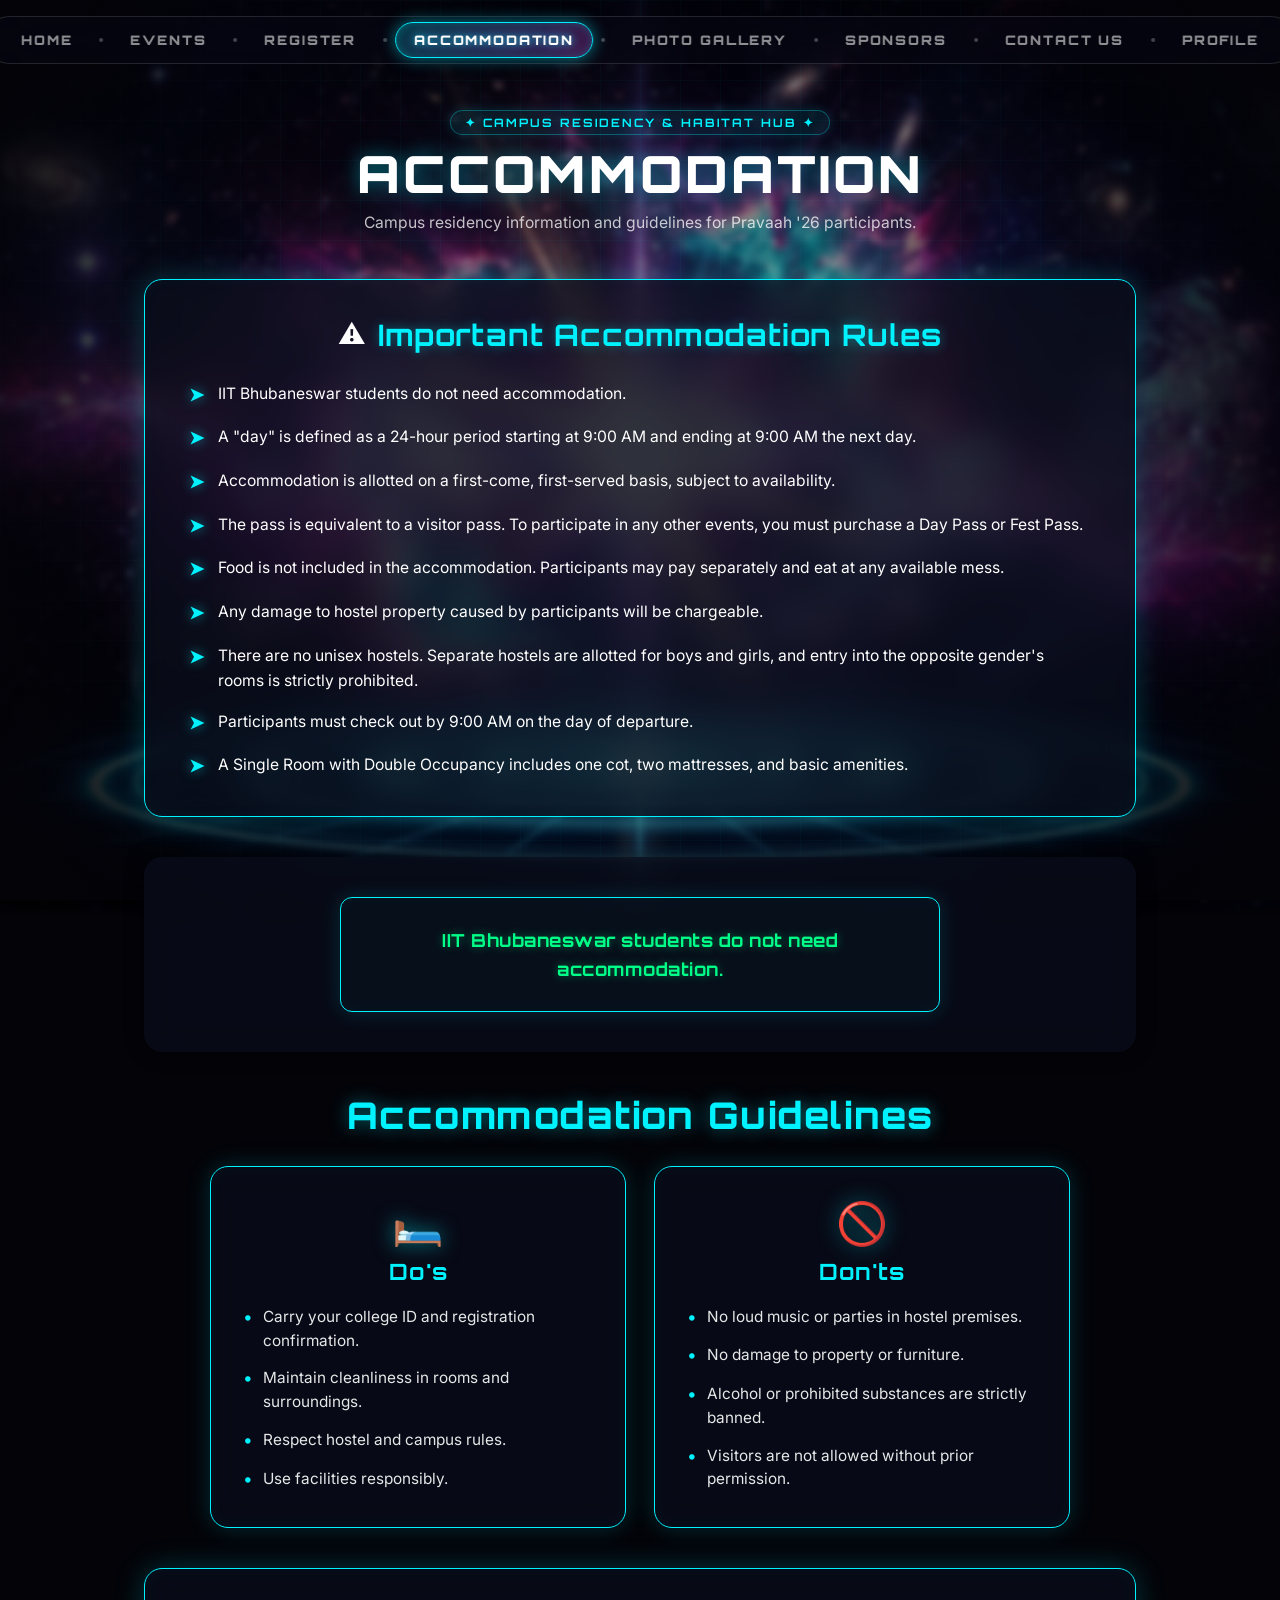
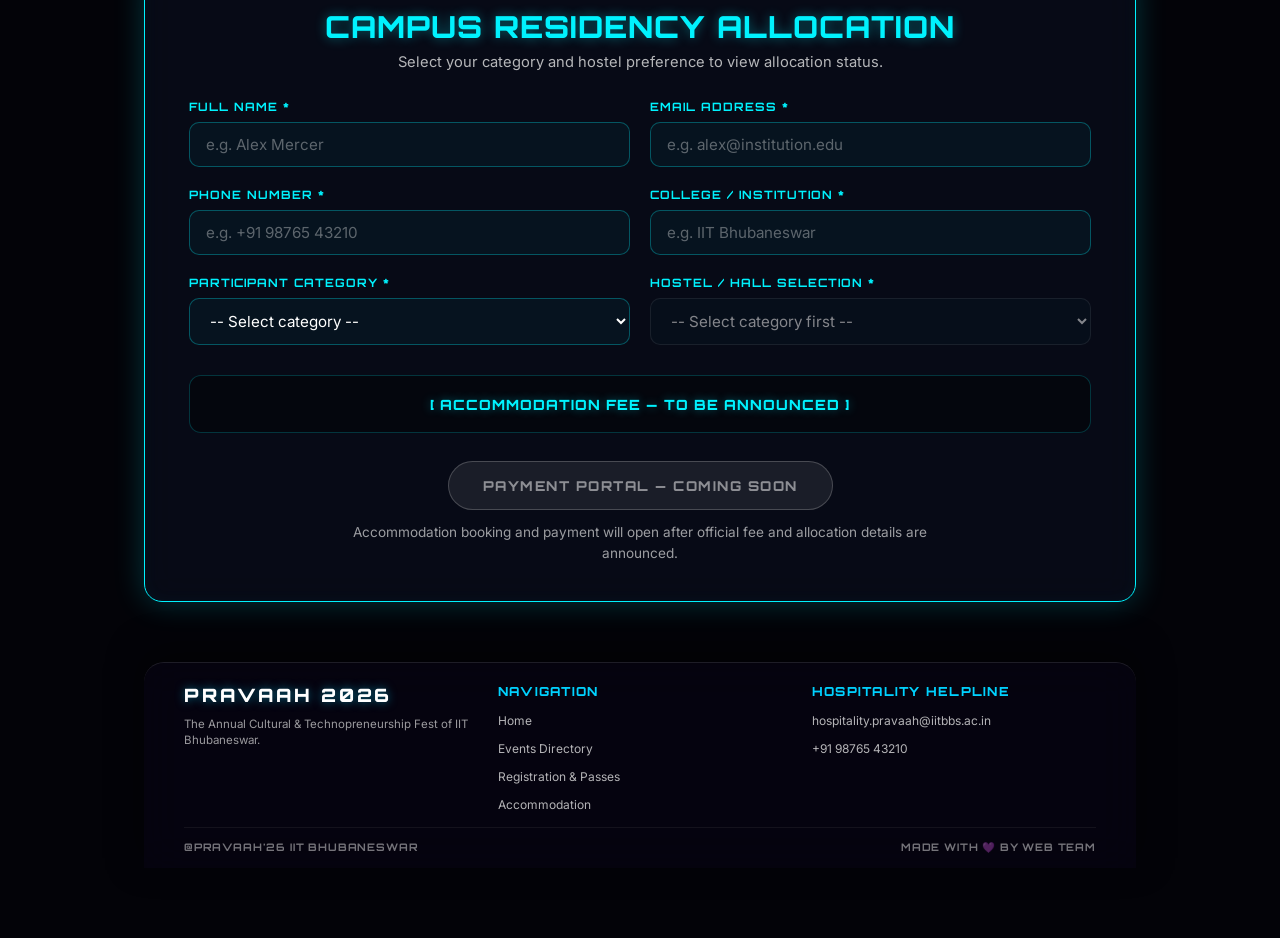
==== commit 7a0aaa89: "changes" ====
--- a/accommodation.html
+++ b/accommodation.html
@@ -21,6 +21,7 @@
     <nav class="cosmic-nav-wheel" id="cosmic-nav-wheel">
         <div class="nav-wheel-track">
             <div class="nav-indicator-pill" id="nav-indicator-pill"></div>
+            <div class="nav-hover-pill" id="nav-hover-pill"></div>
 
             <a href="index.html" class="nav-item">HOME</a>
             <div class="nav-divider"></div>
@@ -29,8 +30,6 @@
             <a href="register.html" class="nav-item">REGISTER</a>
             <div class="nav-divider"></div>
             <a href="accommodation.html" class="nav-item active">ACCOMMODATION</a>
-            <div class="nav-divider"></div>
-            <a href="gallery.html" class="nav-item">GALLERY</a>
             <div class="nav-divider"></div>
             <a href="photo-gallery.html" class="nav-item">PHOTO GALLERY</a>
             <div class="nav-divider"></div>
--- a/style.css
+++ b/style.css
@@ -51,25 +51,22 @@
     left: 0;
     width: 100vw;
     height: 100vh;
-    background-image: url('bg_multiverse.jpeg');
+    background-image: url('page1_hero.jpg');
     background-size: cover;
-    background-position: center top;
+    background-position: center center;
     background-repeat: no-repeat;
     z-index: 0;
     pointer-events: none;
     transform: scale(1.0);
     filter: blur(0px);
-    transition: background-image 1s ease, filter 0.8s ease, transform 0.6s ease;
-    will-change: background-position, transform;
+    transition: opacity 0.8s ease, filter 0.8s ease;
+    will-change: opacity, transform;
 }
 
 body.portal-entered .global-bg-layer {
-    background-image: url('vertical_draft2.jpg'), url('vertical_draft2');
-    background-size: cover;
-    background-position: center 0%;
-    background-repeat: no-repeat;
-    filter: brightness(0.88) contrast(1.04);
-    transform: scale(1.0);
+    display: none !important;
+    opacity: 0 !important;
+    visibility: hidden !important;
 }
 
 body.portal-entered #starfield-canvas {
@@ -132,8 +129,8 @@
     align-items: center;
     justify-content: center;
     transition: opacity 0.8s cubic-bezier(0.25, 1, 0.5, 1),
-                transform 0.8s cubic-bezier(0.25, 1, 0.5, 1),
-                visibility 0.8s;
+        transform 0.8s cubic-bezier(0.25, 1, 0.5, 1),
+        visibility 0.8s;
 }
 
 .hidden {
@@ -151,7 +148,27 @@
 }
 
 #splash-screen {
-    background: transparent;
+    background: url('page1_hero.jpg') center center / cover no-repeat;
+}
+
+#about-page {
+    background: url('home_portal_bg.jpg') center center / cover no-repeat fixed;
+}
+
+#calendar-page {
+    background: url('home_portal_bg.jpg') center center / cover no-repeat fixed;
+}
+
+#universe-page {
+    background: url('home_portal_bg.jpg') center center / cover no-repeat fixed;
+}
+
+#gallery-page {
+    background: url('home_portal_bg.jpg') center center / cover no-repeat fixed;
+}
+
+#team-page {
+    background: url('home_portal_bg.jpg') center center / cover no-repeat fixed;
 }
 
 .glow-core {
@@ -196,22 +213,189 @@
     text-align: center;
 }
 
-.portal-vortex-bg {
+/* ==========================================================================
+   SINGLE BIG ROTATING SEPTAGON PORTAL ARTWORK ENGINE
+   ========================================================================== */
+
+.big-septagon-portal-container {
     position: absolute;
-    width: clamp(260px, 35vw, 420px);
-    height: clamp(260px, 35vw, 420px);
-    border-radius: 50%;
-    background: conic-gradient(from 0deg, rgba(123, 76, 237, 0.12) 0deg, rgba(0, 242, 254, 0.18) 120deg, rgba(189, 94, 255, 0.15) 240deg, rgba(123, 76, 237, 0.12) 360deg);
-    filter: blur(25px);
-    animation: spin 25s linear infinite;
+    top: 36%;
+    left: 50%;
+    width: clamp(360px, 46vw, 600px);
+    height: clamp(360px, 46vw, 600px);
+    transform: translate(-50%, -50%);
+    display: flex;
+    align-items: center;
+    justify-content: center;
     z-index: 1;
     pointer-events: none;
-    top: 35%;
-    left: 50%;
-    transform: translate(-50%, -50%);
-}
-
-.splash-highlights-panel, .splash-status-panel {
+}
+
+.big-septagon-rotator {
+    position: relative;
+    width: 100%;
+    height: 100%;
+    display: flex;
+    align-items: center;
+    justify-content: center;
+    transform-origin: center center;
+}
+
+.big-septagon-artwork-box {
+    position: absolute;
+    width: 95%;
+    height: 95%;
+    clip-path: polygon(50% 0%, 89.01% 22.25%, 98.75% 62.25%, 71.7% 95.05%, 28.3% 95.05%, 1.25% 62.25%, 10.99% 22.25%);
+    display: flex;
+    align-items: center;
+    justify-content: center;
+    overflow: hidden;
+    filter: drop-shadow(0 0 35px rgba(255, 0, 127, 0.45)) drop-shadow(0 0 50px rgba(0, 242, 254, 0.35));
+}
+
+.big-septagon-img {
+    width: 140%;
+    height: 140%;
+    object-fit: cover;
+    object-position: center;
+    filter: brightness(0.85) contrast(1.02) saturate(0.95);
+    animation: rotateInsideImg 25s linear infinite;
+    transform-origin: center center;
+}
+
+.big-septagon-edge-shadow {
+    position: absolute;
+    top: 0;
+    left: 0;
+    width: 100%;
+    height: 100%;
+    pointer-events: none;
+    background: radial-gradient(circle at center, transparent 35%, rgba(5, 5, 20, 0.75) 82%, rgba(0, 0, 0, 0.95) 100%);
+}
+
+.big-septagon-frame-svg {
+    position: absolute;
+    top: 0;
+    left: 0;
+    width: 100%;
+    height: 100%;
+    overflow: visible;
+    pointer-events: none;
+}
+
+.big-septagon-border-glow {
+    fill: none;
+    stroke: url(#septagon-neon-grad);
+    stroke-width: 4.5;
+    stroke-linecap: round;
+    stroke-linejoin: round;
+    opacity: 0.6;
+    filter: blur(4px);
+}
+
+.big-septagon-border-main {
+    fill: none;
+    stroke: url(#septagon-neon-grad);
+    stroke-width: 2.4;
+    stroke-linecap: round;
+    stroke-linejoin: round;
+    filter: drop-shadow(0 0 10px #ff007f) drop-shadow(0 0 20px #00f2fe);
+}
+
+.rotate-layer-sync {
+    transform-origin: 50px 50px;
+    animation: rotateInsideImg 25s linear infinite;
+}
+
+.rotate-layer-reverse {
+    transform-origin: 50px 50px;
+    animation: rotateInsideImgReverse 25s linear infinite;
+}
+
+.border-hexagon {
+    fill: none;
+    stroke: #00f2fe;
+    stroke-width: 1.8;
+    stroke-linecap: round;
+    stroke-linejoin: round;
+    stroke-dasharray: 12 6;
+    filter: drop-shadow(0 0 8px #00f2fe);
+    opacity: 0.85;
+}
+
+.border-pentagon {
+    fill: none;
+    stroke: #ff007f;
+    stroke-width: 1.6;
+    stroke-linecap: round;
+    stroke-linejoin: round;
+    stroke-dasharray: 10 5;
+    filter: drop-shadow(0 0 8px #ff007f);
+    opacity: 0.85;
+}
+
+.border-square {
+    fill: none;
+    stroke: #ffd043;
+    stroke-width: 1.4;
+    stroke-linecap: round;
+    stroke-linejoin: round;
+    stroke-dasharray: 8 4;
+    filter: drop-shadow(0 0 6px #ffd043);
+    opacity: 0.9;
+}
+
+.border-triangle {
+    fill: none;
+    stroke: #9d4edd;
+    stroke-width: 1.2;
+    stroke-linecap: round;
+    stroke-linejoin: round;
+    stroke-dasharray: 6 3;
+    filter: drop-shadow(0 0 6px #9d4edd);
+    opacity: 0.95;
+}
+
+.border-core-dot {
+    fill: #00f2fe;
+    filter: drop-shadow(0 0 10px #00f2fe) drop-shadow(0 0 20px #ff007f);
+    animation: corePulse 2s ease-in-out infinite alternate;
+}
+
+@keyframes rotateInsideImg {
+    0% {
+        transform: rotate(0deg);
+    }
+
+    100% {
+        transform: rotate(360deg);
+    }
+}
+
+@keyframes rotateInsideImgReverse {
+    0% {
+        transform: rotate(0deg);
+    }
+
+    100% {
+        transform: rotate(-360deg);
+    }
+}
+
+@keyframes corePulse {
+    0% {
+        r: 2px;
+        opacity: 0.6;
+    }
+
+    100% {
+        r: 4px;
+        opacity: 1;
+    }
+}
+
+.splash-highlights-panel,
+.splash-status-panel {
     width: clamp(220px, 20vw, 260px);
     background: rgba(10, 10, 25, 0.25);
     backdrop-filter: blur(12px);
@@ -226,7 +410,8 @@
     transition: var(--transition-smooth);
 }
 
-.splash-highlights-panel:hover, .splash-status-panel:hover {
+.splash-highlights-panel:hover,
+.splash-status-panel:hover {
     border-color: rgba(0, 242, 254, 0.15);
     background: rgba(10, 10, 25, 0.35);
     box-shadow: 0 12px 40px rgba(0, 242, 254, 0.05);
@@ -357,10 +542,21 @@
     border-radius: 2px;
 }
 
-.fill-tech { background: var(--tech-color); }
-.fill-cult { background: var(--cult-color); }
-.fill-game { background: var(--game-color); }
-.fill-ent { background: var(--ent-color); }
+.fill-tech {
+    background: var(--tech-color);
+}
+
+.fill-cult {
+    background: var(--cult-color);
+}
+
+.fill-game {
+    background: var(--game-color);
+}
+
+.fill-ent {
+    background: var(--ent-color);
+}
 
 .logo-pravaah-container {
     display: flex;
@@ -493,6 +689,27 @@
 .home-swipe-arrow svg {
     width: 24px;
     height: 24px;
+}
+
+#splash-screen.portal-warp-section {
+    background: url('page1_hero.jpg') center center / cover no-repeat;
+    z-index: 9980;
+    position: fixed;
+    top: 0;
+    left: 0;
+    right: 0;
+    bottom: 0;
+    width: 100vw;
+    height: 100vh;
+    width: 100dvw;
+    height: 100dvh;
+    display: flex;
+    align-items: center;
+    justify-content: center;
+    overflow: hidden;
+    transition: opacity 0.8s cubic-bezier(0.25, 1, 0.5, 1),
+                transform 0.8s cubic-bezier(0.25, 1, 0.5, 1),
+                visibility 0.8s;
 }
 
 #loader-screen.portal-warp-section {
@@ -650,20 +867,76 @@
     scroll-snap-type: y mandatory;
 }
 
+body.portal-entered #main-scroll-container {
+    background: url('home_portal_bg.jpg') center center / cover no-repeat fixed !important;
+}
+
 #main-scroll-container::-webkit-scrollbar {
     display: none;
 }
 
 .snap-page {
-    position: relative;
-    width: 100vw;
-    height: 100vh;
+    position: relative !important;
+    top: auto !important;
+    left: auto !important;
+    width: 100vw !important;
+    height: 100vh !important;
+    min-height: 100vh !important;
     scroll-snap-align: start;
     overflow: hidden;
     display: flex;
     flex-direction: column;
     justify-content: center;
     align-items: center;
+    opacity: 1 !important;
+    visibility: visible !important;
+    transform: none !important;
+    background-size: cover !important;
+    background-position: center center !important;
+    background-repeat: no-repeat !important;
+    background-attachment: fixed !important;
+}
+
+.snap-page::after {
+    content: '';
+    position: absolute;
+    top: 0;
+    left: 0;
+    width: 100%;
+    height: 100%;
+    background: radial-gradient(circle at center, rgba(6, 3, 14, 0.12) 0%, rgba(6, 3, 14, 0.38) 85%, rgba(6, 3, 14, 0.6) 100%),
+        linear-gradient(to bottom, rgba(6, 3, 14, 0.35) 0%, transparent 12%, transparent 88%, rgba(6, 3, 14, 0.35) 100%);
+    pointer-events: none;
+    z-index: 2;
+}
+
+.snap-page>* {
+    position: relative;
+    z-index: 5;
+}
+
+#splash-screen.snap-page {
+    background-image: url('page1_hero.jpg') !important;
+}
+
+#about-page.snap-page {
+    background-image: url('home_portal_bg.jpg') !important;
+}
+
+#calendar-page.snap-page {
+    background-image: url('home_portal_bg.jpg') !important;
+}
+
+#universe-page.snap-page {
+    background-image: url('home_portal_bg.jpg') !important;
+}
+
+#gallery-page.snap-page {
+    background-image: url('home_portal_bg.jpg') !important;
+}
+
+#team-page.snap-page {
+    background-image: url('home_portal_bg.jpg') !important;
 }
 
 .hud-header {
@@ -740,7 +1013,7 @@
 }
 
 #calendar-page {
-    background: transparent;
+    /* Background defined in section backgrounds */
 }
 
 .calendar-layout-container {
@@ -1075,12 +1348,29 @@
     transition: transform 0.85s cubic-bezier(0.16, 1, 0.3, 1), border-color 0.4s ease, box-shadow 0.4s ease, background 0.4s ease;
 }
 
-.face-front { transform: rotateY(0deg) translateZ(180px); }
-.face-right { transform: rotateY(90deg) translateZ(180px); }
-.face-back { transform: rotateY(180deg) translateZ(180px); }
-.face-left { transform: rotateY(-90deg) translateZ(180px); }
-.face-top { transform: rotateX(90deg) translateZ(180px); }
-.face-bottom { transform: rotateX(-90deg) translateZ(180px); }
+.face-front {
+    transform: rotateY(0deg) translateZ(180px);
+}
+
+.face-right {
+    transform: rotateY(90deg) translateZ(180px);
+}
+
+.face-back {
+    transform: rotateY(180deg) translateZ(180px);
+}
+
+.face-left {
+    transform: rotateY(-90deg) translateZ(180px);
+}
+
+.face-top {
+    transform: rotateX(90deg) translateZ(180px);
+}
+
+.face-bottom {
+    transform: rotateX(-90deg) translateZ(180px);
+}
 
 .cube-face:hover {
     border-color: var(--tech-color) !important;
@@ -1212,6 +1502,7 @@
         box-shadow: 0 0 4px var(--ent-glow);
         border-color: rgba(255, 215, 0, 0.4);
     }
+
     100% {
         box-shadow: 0 0 14px var(--ent-color);
         border-color: var(--ent-color);
@@ -1312,6 +1603,7 @@
 .panel-events-list::-webkit-scrollbar {
     width: 4px;
 }
+
 .panel-events-list::-webkit-scrollbar-thumb {
     background: rgba(255, 255, 255, 0.08);
     border-radius: 2px;
@@ -1392,39 +1684,95 @@
     text-transform: uppercase;
 }
 
-.badge-tech { color: var(--tech-color); border: 1px solid rgba(0, 242, 254, 0.3); background: rgba(255, 255, 255, 0.03); }
-.badge-cult { color: var(--cult-color); border: 1px solid rgba(189, 94, 255, 0.3); background: rgba(255, 255, 255, 0.03); }
-.badge-game { color: var(--game-color); border: 1px solid rgba(0, 229, 255, 0.3); background: rgba(255, 255, 255, 0.03); }
-.badge-ent { color: var(--ent-color); border: 1px solid rgba(255, 223, 0, 0.3); background: rgba(255, 255, 255, 0.03); }
-.badge-social { color: var(--social-color); border: 1px solid rgba(224, 64, 251, 0.3); background: rgba(255, 255, 255, 0.03); }
+.badge-tech {
+    color: var(--tech-color);
+    border: 1px solid rgba(0, 242, 254, 0.3);
+    background: rgba(255, 255, 255, 0.03);
+}
+
+.badge-cult {
+    color: var(--cult-color);
+    border: 1px solid rgba(189, 94, 255, 0.3);
+    background: rgba(255, 255, 255, 0.03);
+}
+
+.badge-game {
+    color: var(--game-color);
+    border: 1px solid rgba(0, 229, 255, 0.3);
+    background: rgba(255, 255, 255, 0.03);
+}
+
+.badge-ent {
+    color: var(--ent-color);
+    border: 1px solid rgba(255, 223, 0, 0.3);
+    background: rgba(255, 255, 255, 0.03);
+}
+
+.badge-social {
+    color: var(--social-color);
+    border: 1px solid rgba(224, 64, 251, 0.3);
+    background: rgba(255, 255, 255, 0.03);
+}
 
 @media (max-width: 600px) {
     .calendar-layout-container {
         width: 320px;
         height: 380px;
     }
-    .calendar-cube, .cube-face {
+
+    .calendar-cube,
+    .cube-face {
         width: 290px;
         height: 290px;
     }
-    .face-front { transform: rotateY(0deg) translateZ(145px); }
-    .face-right { transform: rotateY(90deg) translateZ(145px); }
-    .face-back { transform: rotateY(180deg) translateZ(145px); }
-    .face-left { transform: rotateY(-90deg) translateZ(145px); }
-    .face-top { transform: rotateX(90deg) translateZ(145px); }
-    .face-bottom { transform: rotateX(-90deg) translateZ(145px); }
-    
-    .cube-rotate-btn.btn-prev { left: -15px; width: 40px; height: 40px; }
-    .cube-rotate-btn.btn-next { right: -15px; width: 40px; height: 40px; }
+
+    .face-front {
+        transform: rotateY(0deg) translateZ(145px);
+    }
+
+    .face-right {
+        transform: rotateY(90deg) translateZ(145px);
+    }
+
+    .face-back {
+        transform: rotateY(180deg) translateZ(145px);
+    }
+
+    .face-left {
+        transform: rotateY(-90deg) translateZ(145px);
+    }
+
+    .face-top {
+        transform: rotateX(90deg) translateZ(145px);
+    }
+
+    .face-bottom {
+        transform: rotateX(-90deg) translateZ(145px);
+    }
+
+    .cube-rotate-btn.btn-prev {
+        left: -15px;
+        width: 40px;
+        height: 40px;
+    }
+
+    .cube-rotate-btn.btn-next {
+        right: -15px;
+        width: 40px;
+        height: 40px;
+    }
+
     .cube-month-tracker {
         gap: 3px;
         padding: 4px 6px;
         top: -55px;
     }
+
     .month-pill {
         font-size: 0.52rem;
         padding: 3px 6px;
     }
+
     .calendar-tip-hud {
         white-space: normal;
         text-align: center;
@@ -1555,6 +1903,7 @@
 .featured-event-card.card-tech {
     border-color: rgba(0, 210, 255, 0.25);
 }
+
 .featured-event-card.card-tech:hover {
     border-color: var(--tech-color);
     box-shadow: 0 20px 45px rgba(0, 210, 255, 0.25), 0 0 30px rgba(0, 210, 255, 0.15);
@@ -1563,6 +1912,7 @@
 .featured-event-card.card-cult {
     border-color: rgba(207, 58, 214, 0.3);
 }
+
 .featured-event-card.card-cult:hover {
     border-color: var(--cult-color);
     box-shadow: 0 20px 45px rgba(207, 58, 214, 0.25), 0 0 30px rgba(207, 58, 214, 0.15);
@@ -1571,6 +1921,7 @@
 .featured-event-card.card-game {
     border-color: rgba(255, 42, 75, 0.25);
 }
+
 .featured-event-card.card-game:hover {
     border-color: var(--game-color);
     box-shadow: 0 20px 45px rgba(255, 42, 75, 0.25), 0 0 30px rgba(255, 42, 75, 0.15);
@@ -1653,11 +2004,13 @@
     border: 1px solid var(--tech-color);
     color: #fff;
 }
+
 .f-card-verse-badge.badge-cult {
     background: rgba(207, 58, 214, 0.2);
     border: 1px solid var(--cult-color);
     color: #fff;
 }
+
 .f-card-verse-badge.badge-game {
     background: rgba(255, 42, 75, 0.2);
     border: 1px solid var(--game-color);
@@ -1669,9 +2022,21 @@
     height: 6px;
     border-radius: 50%;
 }
-.dot-tech { background: var(--tech-color); box-shadow: 0 0 6px var(--tech-color); }
-.dot-cult { background: var(--cult-color); box-shadow: 0 0 6px var(--cult-color); }
-.dot-game { background: var(--game-color); box-shadow: 0 0 6px var(--game-color); }
+
+.dot-tech {
+    background: var(--tech-color);
+    box-shadow: 0 0 6px var(--tech-color);
+}
+
+.dot-cult {
+    background: var(--cult-color);
+    box-shadow: 0 0 6px var(--cult-color);
+}
+
+.dot-game {
+    background: var(--game-color);
+    box-shadow: 0 0 6px var(--game-color);
+}
 
 .f-card-surge-badge {
     position: absolute;
@@ -1698,14 +2063,36 @@
     animation: beaconPulse 1.5s infinite;
 }
 
-.beacon-tech { background: #00f2fe; box-shadow: 0 0 8px #00f2fe; }
-.beacon-cult { background: #ff007f; box-shadow: 0 0 8px #ff007f; }
-.beacon-game { background: #ff3344; box-shadow: 0 0 8px #ff3344; }
+.beacon-tech {
+    background: #00f2fe;
+    box-shadow: 0 0 8px #00f2fe;
+}
+
+.beacon-cult {
+    background: #ff007f;
+    box-shadow: 0 0 8px #ff007f;
+}
+
+.beacon-game {
+    background: #ff3344;
+    box-shadow: 0 0 8px #ff3344;
+}
 
 @keyframes beaconPulse {
-    0% { transform: scale(0.9); opacity: 0.6; }
-    50% { transform: scale(1.3); opacity: 1; }
-    100% { transform: scale(0.9); opacity: 0.6; }
+    0% {
+        transform: scale(0.9);
+        opacity: 0.6;
+    }
+
+    50% {
+        transform: scale(1.3);
+        opacity: 1;
+    }
+
+    100% {
+        transform: scale(0.9);
+        opacity: 0.6;
+    }
 }
 
 .surge-text strong {
@@ -1799,9 +2186,21 @@
     height: 100%;
     border-radius: 4px;
 }
-.f-bar-fill.fill-tech { background: linear-gradient(90deg, #00d2ff, #00f2fe); box-shadow: 0 0 8px rgba(0, 242, 254, 0.6); }
-.f-bar-fill.fill-cult { background: linear-gradient(90deg, #cf3ad6, #ff007f); box-shadow: 0 0 8px rgba(207, 58, 214, 0.6); }
-.f-bar-fill.fill-game { background: linear-gradient(90deg, #ff2a4b, #ff7a00); box-shadow: 0 0 8px rgba(255, 42, 75, 0.6); }
+
+.f-bar-fill.fill-tech {
+    background: linear-gradient(90deg, #00d2ff, #00f2fe);
+    box-shadow: 0 0 8px rgba(0, 242, 254, 0.6);
+}
+
+.f-bar-fill.fill-cult {
+    background: linear-gradient(90deg, #cf3ad6, #ff007f);
+    box-shadow: 0 0 8px rgba(207, 58, 214, 0.6);
+}
+
+.f-bar-fill.fill-game {
+    background: linear-gradient(90deg, #ff2a4b, #ff7a00);
+    box-shadow: 0 0 8px rgba(255, 42, 75, 0.6);
+}
 
 .f-card-actions {
     display: grid;
@@ -1830,6 +2229,7 @@
     color: #000;
     box-shadow: 0 0 15px var(--tech-glow);
 }
+
 .f-btn-primary.btn-tech:hover {
     background: #fff;
     box-shadow: 0 0 25px rgba(0, 242, 254, 0.8);
@@ -1841,6 +2241,7 @@
     color: #fff;
     box-shadow: 0 0 15px var(--cult-glow);
 }
+
 .f-btn-primary.btn-cult:hover {
     background: #ff4df5;
     box-shadow: 0 0 25px rgba(207, 58, 214, 0.8);
@@ -1852,6 +2253,7 @@
     color: #fff;
     box-shadow: 0 0 15px var(--game-glow);
 }
+
 .f-btn-primary.btn-game:hover {
     background: #ff4d6a;
     box-shadow: 0 0 25px rgba(255, 42, 75, 0.8);
@@ -1922,6 +2324,7 @@
         grid-template-columns: 1fr;
         gap: 20px;
     }
+
     #universe-page.featured-events-section {
         height: auto;
         min-height: 100vh;
@@ -1945,7 +2348,7 @@
     background: rgba(2, 2, 8, 0.7);
     backdrop-filter: blur(15px);
     transition: opacity 0.5s cubic-bezier(0.16, 1, 0.3, 1),
-                visibility 0.5s;
+        visibility 0.5s;
 }
 
 .modal-glow-back {
@@ -1986,14 +2389,17 @@
 .modal-container::-webkit-scrollbar {
     width: 6px;
 }
+
 .modal-container::-webkit-scrollbar-track {
     background: rgba(255, 255, 255, 0.02);
     border-radius: 3px;
 }
+
 .modal-container::-webkit-scrollbar-thumb {
     background: rgba(255, 255, 255, 0.1);
     border-radius: 3px;
 }
+
 .modal-container::-webkit-scrollbar-thumb:hover {
     background: rgba(255, 255, 255, 0.2);
 }
@@ -2034,7 +2440,7 @@
     font-weight: 700;
     letter-spacing: 0.15em;
     margin-bottom: 15px;
-    border: 1px solid rgba(255,255,255,0.1);
+    border: 1px solid rgba(255, 255, 255, 0.1);
 }
 
 .verse-title {
@@ -2162,9 +2568,9 @@
     background: rgba(10, 25, 15, 0.85);
     border: 1px solid rgba(0, 229, 255, 0.3);
     backdrop-filter: blur(10px);
-    box-shadow: 0 10px 30px rgba(0,0,0,0.5);
+    box-shadow: 0 10px 30px rgba(0, 0, 0, 0.5);
     transition: transform 0.4s cubic-bezier(0.175, 0.885, 0.32, 1.275),
-                opacity 0.4s ease;
+        opacity 0.4s ease;
 }
 
 .toast-hidden {
@@ -2209,40 +2615,97 @@
 }
 
 @keyframes floatUpDown {
-    0% { transform: translateY(0); }
-    50% { transform: translateY(-12px); }
-    100% { transform: translateY(0); }
+    0% {
+        transform: translateY(0);
+    }
+
+    50% {
+        transform: translateY(-12px);
+    }
+
+    100% {
+        transform: translateY(0);
+    }
 }
 
 @keyframes pulse {
-    0% { transform: scale(1); opacity: 0.15; }
-    100% { transform: scale(1.1); opacity: 0.25; }
+    0% {
+        transform: scale(1);
+        opacity: 0.15;
+    }
+
+    100% {
+        transform: scale(1.1);
+        opacity: 0.25;
+    }
 }
 
 @keyframes pulseSingularity {
-    0% { transform: scale(1); box-shadow: 0 0 40px #7b4ced, 0 0 80px rgba(123, 76, 237, 0.5); }
-    100% { transform: scale(1.08); box-shadow: 0 0 60px #7b4ced, 0 0 120px rgba(123, 76, 237, 0.8); }
+    0% {
+        transform: scale(1);
+        box-shadow: 0 0 40px #7b4ced, 0 0 80px rgba(123, 76, 237, 0.5);
+    }
+
+    100% {
+        transform: scale(1.08);
+        box-shadow: 0 0 60px #7b4ced, 0 0 120px rgba(123, 76, 237, 0.8);
+    }
 }
 
 @keyframes spin {
-    to { transform: rotate(360deg); }
+    to {
+        transform: rotate(360deg);
+    }
 }
 
 @keyframes bounceUp {
-    0%, 20%, 50%, 80%, 100% { transform: translateY(0); }
-    40% { transform: translateY(-8px); }
-    60% { transform: translateY(-4px); }
+
+    0%,
+    20%,
+    50%,
+    80%,
+    100% {
+        transform: translateY(0);
+    }
+
+    40% {
+        transform: translateY(-8px);
+    }
+
+    60% {
+        transform: translateY(-4px);
+    }
 }
 
 @keyframes bounceDown {
-    0%, 20%, 50%, 80%, 100% { transform: translateY(0); }
-    40% { transform: translateY(8px); }
-    60% { transform: translateY(4px); }
+
+    0%,
+    20%,
+    50%,
+    80%,
+    100% {
+        transform: translateY(0);
+    }
+
+    40% {
+        transform: translateY(8px);
+    }
+
+    60% {
+        transform: translateY(4px);
+    }
 }
 
 @keyframes flashText {
-    0%, 100% { opacity: 0.5; }
-    50% { opacity: 1; }
+
+    0%,
+    100% {
+        opacity: 0.5;
+    }
+
+    50% {
+        opacity: 1;
+    }
 }
 
 #about-page {
@@ -2597,6 +3060,7 @@
     color: var(--tech-color);
     box-shadow: 0 0 15px rgba(0, 242, 254, 0.2);
 }
+
 .team-card:hover .logo-tech {
     background: var(--tech-color);
     color: #000;
@@ -2609,6 +3073,7 @@
     color: var(--cult-color);
     box-shadow: 0 0 15px rgba(189, 94, 255, 0.2);
 }
+
 .team-card:hover .logo-cult {
     background: var(--cult-color);
     color: #000;
@@ -2621,6 +3086,7 @@
     color: var(--ent-color);
     box-shadow: 0 0 15px rgba(255, 223, 0, 0.2);
 }
+
 .team-card:hover .logo-ent {
     background: var(--ent-color);
     color: #000;
@@ -2633,6 +3099,7 @@
     color: var(--social-color);
     box-shadow: 0 0 15px rgba(230, 38, 120, 0.2);
 }
+
 .team-card:hover .logo-social {
     background: var(--social-color);
     color: #000;
@@ -2687,26 +3154,145 @@
     box-sizing: border-box;
 }
 
-.team-dashboard {
-    width: 92%;
-    max-width: 1040px;
-    margin: auto auto 15px auto;
-    display: flex;
-    flex-direction: column;
+.last-page-hero-container {
+    display: flex;
+    flex-direction: column;
+    align-items: center;
+    justify-content: center;
+    gap: 20px;
+    margin: auto auto 30px auto;
+    text-align: center;
+    z-index: 20;
+    padding: 0 20px;
+}
+
+.hero-brand-title {
+    font-family: 'Orbitron', sans-serif;
+    font-size: clamp(2rem, 4.5vw, 3.2rem);
+    font-weight: 900;
+    letter-spacing: 0.2em;
+    color: #ffffff;
+    text-transform: uppercase;
+    text-shadow: 0 0 15px rgba(0, 242, 254, 0.6), 0 0 35px rgba(255, 0, 127, 0.4);
+}
+
+.hero-tagline {
+    font-family: 'Inter', sans-serif;
+    font-size: clamp(0.9rem, 1.5vw, 1.15rem);
+    color: rgba(255, 255, 255, 0.85);
+    max-width: 600px;
+    margin-top: -8px;
+    letter-spacing: 0.05em;
+}
+
+.hero-register-btn {
+    display: inline-flex;
+    align-items: center;
+    justify-content: center;
+    gap: 10px;
+    background: linear-gradient(135deg, #ff007f, #00f2fe);
+    color: #ffffff;
+    font-family: 'Orbitron', sans-serif;
+    font-size: 1.05rem;
+    font-weight: 900;
+    letter-spacing: 0.15em;
+    padding: 14px 36px;
+    border-radius: 40px;
+    text-decoration: none;
+    box-shadow: 0 0 25px rgba(0, 242, 254, 0.5), 0 0 40px rgba(255, 0, 127, 0.4);
+    transition: transform 0.3s ease, box-shadow 0.3s ease;
+    margin-top: 6px;
+}
+
+.hero-register-btn:hover {
+    transform: translateY(-3px) scale(1.04);
+    box-shadow: 0 0 35px rgba(0, 242, 254, 0.8), 0 0 60px rgba(255, 0, 127, 0.7);
+    color: #ffffff;
+}
+
+.hero-social-block {
+    display: flex;
+    align-items: center;
+    justify-content: center;
     gap: 16px;
-    z-index: 20;
-}
-
-.team-page-heading {
-    font-family: 'Orbitron', sans-serif;
-    font-size: 1.6rem;
-    font-weight: 900;
-    letter-spacing: 0.18em;
+    flex-wrap: wrap;
+    margin-top: 10px;
+}
+
+.hero-social-btn {
+    display: flex;
+    align-items: center;
+    gap: 8px;
+    padding: 10px 22px;
+    border-radius: 30px;
+    background: rgba(255, 255, 255, 0.06);
+    border: 1px solid rgba(255, 255, 255, 0.15);
+    color: #ffffff;
+    font-family: 'Orbitron', sans-serif;
+    font-size: 0.78rem;
+    font-weight: 700;
+    letter-spacing: 0.1em;
+    text-decoration: none;
+    backdrop-filter: blur(10px);
+    transition: all 0.3s ease;
+}
+
+.hero-social-btn.btn-insta:hover {
+    background: linear-gradient(135deg, #f09433, #e6683c, #dc2743, #cc2366, #bc1888);
+    border-color: #e6683c;
+    box-shadow: 0 0 20px rgba(220, 39, 67, 0.6);
+    transform: translateY(-3px);
     color: #fff;
-    text-transform: uppercase;
+}
+
+.hero-social-btn.btn-linkedin:hover {
+    background: #0077b5;
+    border-color: #0077b5;
+    box-shadow: 0 0 20px rgba(0, 119, 181, 0.6);
+    transform: translateY(-3px);
+    color: #fff;
+}
+
+.hero-social-btn.btn-youtube:hover {
+    background: #ff0000;
+    border-color: #ff0000;
+    box-shadow: 0 0 20px rgba(255, 0, 0, 0.6);
+    transform: translateY(-3px);
+    color: #fff;
+}
+
+/* Centered Footer Layout */
+.pravaah-full-footer.footer-centered {
     text-align: center;
-    margin-bottom: 2px;
-    text-shadow: 0 0 10px rgba(255, 255, 255, 0.25), 0 0 25px var(--tech-glow);
+}
+
+.footer-columns-grid.grid-centered {
+    display: flex;
+    justify-content: center;
+    align-items: flex-start;
+    gap: 80px;
+    flex-wrap: wrap;
+}
+
+.footer-col.col-centered {
+    align-items: center;
+    text-align: center;
+}
+
+.footer-links-list.list-centered {
+    align-items: center;
+    text-align: center;
+}
+
+.footer-links-list.list-centered a:hover {
+    padding-left: 0;
+    color: #00f2fe;
+}
+
+.footer-bottom-bar.bar-centered {
+    justify-content: center;
+    gap: 30px;
+    text-align: center;
 }
 
 /* Full Footer Stuck to Bottom */
@@ -2893,18 +3479,22 @@
     border-color: rgba(255, 255, 255, 0.12);
     box-shadow: 0 0 25px rgba(255, 255, 255, 0.05), inset 0 0 10px rgba(255, 255, 255, 0.01);
 }
+
 .cosmic-nav-wheel[data-active-theme="calendar"] {
     border-color: rgba(0, 242, 254, 0.15);
     box-shadow: 0 0 25px rgba(0, 242, 254, 0.1), inset 0 0 10px rgba(0, 242, 254, 0.02);
 }
+
 .cosmic-nav-wheel[data-active-theme="portals"] {
     border-color: rgba(189, 94, 255, 0.15);
     box-shadow: 0 0 25px rgba(189, 94, 255, 0.1), inset 0 0 10px rgba(189, 94, 255, 0.02);
 }
+
 .cosmic-nav-wheel[data-active-theme="about"] {
     border-color: rgba(0, 229, 255, 0.15);
     box-shadow: 0 0 25px rgba(0, 229, 255, 0.1), inset 0 0 10px rgba(0, 229, 255, 0.02);
 }
+
 .cosmic-nav-wheel[data-active-theme="team"] {
     border-color: rgba(224, 64, 251, 0.15);
     box-shadow: 0 0 25px rgba(224, 64, 251, 0.1), inset 0 0 10px rgba(224, 64, 251, 0.02);
@@ -2948,14 +3538,15 @@
 }
 
 .nav-item:hover {
-    color: rgba(255, 255, 255, 0.95);
-    text-shadow: 0 0 8px rgba(255, 255, 255, 0.5);
+    color: #ffffff;
+    text-shadow: 0 0 10px rgba(255, 45, 149, 0.9), 0 0 20px rgba(168, 85, 247, 0.6);
+    transform: translateY(-1px);
 }
 
 .nav-item:focus-visible {
     outline: none;
     border-radius: 9999px;
-    box-shadow: 0 0 0 2px #00f2fe, 0 0 16px rgba(0, 242, 254, 0.6);
+    box-shadow: 0 0 0 2px #ff2d95, 0 0 16px rgba(255, 45, 149, 0.6);
 }
 
 .nav-item.active {
@@ -2986,11 +3577,72 @@
         box-shadow 0.35s ease;
 }
 
+.nav-hover-pill {
+    position: absolute;
+    top: 50%;
+    transform: translateY(-50%) scale(0.8);
+    height: 36px;
+    border-radius: 9999px;
+    z-index: 1;
+    pointer-events: none;
+    left: 0;
+    width: 0;
+    opacity: 0;
+    background: linear-gradient(135deg, rgba(255, 45, 149, 0.22) 0%, rgba(168, 85, 247, 0.28) 60%, rgba(255, 140, 0, 0.18) 100%);
+    border: 1.5px solid #ff2d95;
+    box-shadow: 0 0 18px rgba(255, 45, 149, 0.65), 0 0 32px rgba(168, 85, 247, 0.35), inset 0 0 10px rgba(255, 45, 149, 0.3);
+    backdrop-filter: blur(8px);
+    overflow: hidden;
+    transition:
+        left 0.38s cubic-bezier(0.34, 1.45, 0.7, 1),
+        width 0.32s cubic-bezier(0.34, 1.3, 0.7, 1),
+        opacity 0.22s ease,
+        transform 0.32s cubic-bezier(0.34, 1.45, 0.7, 1);
+}
+
+.nav-hover-pill::before {
+    content: '';
+    position: absolute;
+    top: 0;
+    left: -100%;
+    width: 70%;
+    height: 100%;
+    background: linear-gradient(90deg, transparent, rgba(255, 255, 255, 0.5), transparent);
+    border-radius: 9999px;
+    animation: navHoverSheen 2.2s infinite ease-in-out;
+    pointer-events: none;
+}
+
+.nav-hover-pill.active-hover {
+    opacity: 1;
+    transform: translateY(-50%) scale(1);
+    animation: navHoverPulse 2.4s infinite ease-in-out;
+}
+
+@keyframes navHoverPulse {
+    0%, 100% {
+        box-shadow: 0 0 18px rgba(255, 45, 149, 0.65), 0 0 32px rgba(168, 85, 247, 0.35), inset 0 0 10px rgba(255, 45, 149, 0.3);
+    }
+    50% {
+        box-shadow: 0 0 26px rgba(255, 45, 149, 0.9), 0 0 44px rgba(168, 85, 247, 0.5), inset 0 0 16px rgba(255, 45, 149, 0.5);
+    }
+}
+
+@keyframes navHoverSheen {
+    0% {
+        left: -100%;
+    }
+    100% {
+        left: 200%;
+    }
+}
+
 .cosmic-nav-wheel[data-active-theme="home"] .nav-indicator-pill {
     background: linear-gradient(135deg, rgba(0, 242, 254, 0.22) 0%, rgba(207, 58, 214, 0.28) 100%);
     border: 1.5px solid #00f2fe;
     box-shadow: 0 0 18px rgba(0, 242, 254, 0.5), inset 0 0 10px rgba(0, 242, 254, 0.25);
 }
+
 .cosmic-nav-wheel[data-active-theme="home"] .nav-item.active {
     color: #ffffff !important;
     text-shadow: 0 0 10px rgba(0, 242, 254, 0.9), 0 0 20px rgba(207, 58, 214, 0.6);
@@ -3001,6 +3653,7 @@
     border: 1.5px solid #00f2fe;
     box-shadow: 0 0 18px rgba(0, 242, 254, 0.6), inset 0 0 10px rgba(0, 242, 254, 0.3);
 }
+
 .cosmic-nav-wheel[data-active-theme="calendar"] .nav-item.active {
     color: var(--tech-color) !important;
     text-shadow: 0 0 12px var(--tech-glow);
@@ -3011,6 +3664,7 @@
     border: 1.5px solid var(--cult-color);
     box-shadow: 0 0 18px rgba(207, 58, 214, 0.6), inset 0 0 10px rgba(207, 58, 214, 0.3);
 }
+
 .cosmic-nav-wheel[data-active-theme="portals"] .nav-item.active {
     color: var(--cult-color) !important;
     text-shadow: 0 0 12px var(--cult-glow);
@@ -3021,6 +3675,7 @@
     border: 1.5px solid var(--game-color);
     box-shadow: 0 0 18px rgba(255, 42, 75, 0.6), inset 0 0 10px rgba(255, 42, 75, 0.3);
 }
+
 .cosmic-nav-wheel[data-active-theme="about"] .nav-item.active {
     color: var(--game-color) !important;
     text-shadow: 0 0 12px var(--game-glow);
@@ -3031,6 +3686,7 @@
     border: 1.5px solid var(--social-color);
     box-shadow: 0 0 18px rgba(230, 38, 120, 0.6), inset 0 0 10px rgba(230, 38, 120, 0.3);
 }
+
 .cosmic-nav-wheel[data-active-theme="team"] .nav-item.active {
     color: var(--social-color) !important;
     text-shadow: 0 0 12px var(--social-glow);
@@ -3048,13 +3704,16 @@
     .cosmic-nav-wheel {
         top: 12px;
     }
+
     .hud-header {
         flex-wrap: wrap;
         gap: 10px;
     }
+
     .hud-right {
         gap: 12px;
     }
+
     .calendar-layout-container {
         flex-direction: column;
         height: auto;
@@ -3062,15 +3721,18 @@
         margin-top: 100px;
         min-height: 0;
     }
+
     .single-month-wrapper {
         min-height: 280px;
         height: auto;
     }
+
     .month-module {
         width: 100%;
         max-width: 100%;
         height: auto;
     }
+
     .day-events-panel {
         width: 100%;
         margin-top: 10px;
@@ -3083,33 +3745,40 @@
         margin-top: 75px;
         gap: 16px;
     }
+
     .about-intro-grid {
         grid-template-columns: 1fr;
         gap: 16px;
     }
+
     .team-row {
         grid-template-columns: 1fr;
         gap: 10px;
     }
+
     .options-grid {
         grid-template-columns: repeat(2, 1fr);
         gap: 10px;
     }
+
     .connect-grid {
         grid-template-columns: 1fr;
         gap: 15px;
     }
+
     .team-card {
         padding: 14px;
         flex-direction: row;
         text-align: left;
         gap: 15px;
     }
+
     .avatar-logo {
         margin-bottom: 0;
         width: 48px;
         height: 48px;
     }
+
     .team-name {
         font-size: 0.95rem;
     }
@@ -3119,9 +3788,12 @@
     .cosmic-nav-wheel {
         top: 10px;
     }
-    .telemetry-box, .hud-bracket {
+
+    .telemetry-box,
+    .hud-bracket {
         display: none;
     }
+
     .logo-container {
         margin-top: 20px;
     }
@@ -3129,16 +3801,21 @@
     .hud-header {
         padding: 15px 20px;
     }
-    .hud-title, .hud-date {
+
+    .hud-title,
+    .hud-date {
         font-size: 0.65rem;
     }
+
     .modal-container {
         padding: 20px;
         height: 85vh;
     }
+
     .verse-title {
         font-size: 1.5rem;
     }
+
     .events-grid {
         grid-template-columns: 1fr;
     }
@@ -3148,7 +3825,7 @@
     }
 }
 
-}
+
 
 .big-bang-flash {
     position: absolute;
@@ -3162,6 +3839,7 @@
     z-index: 200;
     transition: opacity 1.2s cubic-bezier(0.16, 1, 0.3, 1);
 }
+
 .big-bang-flash.flash-active {
     opacity: 1;
     transition: none;
@@ -3188,14 +3866,17 @@
     opacity: 1;
     transition: opacity 0.5s ease;
 }
+
 .core-deploy-prompt.fade-out {
     opacity: 0;
 }
+
 .core-deploy-prompt .prompt-icon {
     font-size: 0.95rem;
     animation: pulse 1.5s infinite alternate;
     filter: drop-shadow(0 0 5px var(--ent-color));
 }
+
 .core-deploy-prompt .prompt-text {
     font-size: 0.6rem;
     font-weight: 700;
@@ -3230,10 +3911,22 @@
     animation: corePulseUndeployed 2.5s infinite ease-in-out;
     box-shadow: 0 0 50px rgba(255, 223, 122, 0.7), 0 0 100px rgba(255, 223, 122, 0.35);
 }
+
 @keyframes corePulseUndeployed {
-    0% { transform: translate(-50%, -50%) scale(1.0); box-shadow: 0 0 35px rgba(255, 223, 122, 0.4), 0 0 70px rgba(255, 223, 122, 0.2); }
-    50% { transform: translate(-50%, -50%) scale(1.08); box-shadow: 0 0 65px rgba(255, 223, 122, 0.85), 0 0 130px rgba(255, 223, 122, 0.5); }
-    100% { transform: translate(-50%, -50%) scale(1.0); box-shadow: 0 0 35px rgba(255, 223, 122, 0.4), 0 0 70px rgba(255, 223, 122, 0.2); }
+    0% {
+        transform: translate(-50%, -50%) scale(1.0);
+        box-shadow: 0 0 35px rgba(255, 223, 122, 0.4), 0 0 70px rgba(255, 223, 122, 0.2);
+    }
+
+    50% {
+        transform: translate(-50%, -50%) scale(1.08);
+        box-shadow: 0 0 65px rgba(255, 223, 122, 0.85), 0 0 130px rgba(255, 223, 122, 0.5);
+    }
+
+    100% {
+        transform: translate(-50%, -50%) scale(1.0);
+        box-shadow: 0 0 35px rgba(255, 223, 122, 0.4), 0 0 70px rgba(255, 223, 122, 0.2);
+    }
 }
 
 .portal-node {
@@ -3242,15 +3935,6 @@
         top 1.4s cubic-bezier(0.34, 1.56, 0.64, 1),
         transform 1.4s cubic-bezier(0.34, 1.56, 0.64, 1),
         opacity 1.2s ease-out;
-}
-
-.pravaah-core-btn.core-flash-pulse {
-    animation: coreFlashEffect 0.6s cubic-bezier(0.16, 1, 0.3, 1) !important;
-}
-@keyframes coreFlashEffect {
-    0% { transform: translate(-50%, -50%) scale(1.0); box-shadow: 0 0 0px #fff; }
-    20% { transform: translate(-50%, -50%) scale(1.5); box-shadow: 0 0 100px #fff, 0 0 200px var(--tech-glow); }
-    100% { transform: translate(-50%, -50%) scale(1.0); box-shadow: 0 0 35px var(--tech-glow); }
 }
 
 .calendar-page-heading {
@@ -3287,8 +3971,15 @@
 }
 
 @keyframes coreClickPulse {
-    0% { opacity: 0.35; transform: translateX(-50%) scale(0.96); }
-    100% { opacity: 0.85; transform: translateX(-50%) scale(1.04); }
+    0% {
+        opacity: 0.35;
+        transform: translateX(-50%) scale(0.96);
+    }
+
+    100% {
+        opacity: 0.85;
+        transform: translateX(-50%) scale(1.04);
+    }
 }
 
 .network-undeployed .core-click-prompt {
@@ -3342,8 +4033,15 @@
 }
 
 @keyframes dotPulse {
-    0% { transform: scale(0.9); opacity: 0.6; }
-    100% { transform: scale(1.1); opacity: 1; }
+    0% {
+        transform: scale(0.9);
+        opacity: 0.6;
+    }
+
+    100% {
+        transform: scale(1.1);
+        opacity: 1;
+    }
 }
 
 .ticker-title {
@@ -3398,8 +4096,13 @@
 }
 
 @keyframes tickerScroll {
-    0% { transform: translateY(0); }
-    100% { transform: translateY(-50%); }
+    0% {
+        transform: translateY(0);
+    }
+
+    100% {
+        transform: translateY(-50%);
+    }
 }
 
 .ticker-item {
@@ -3429,14 +4132,53 @@
     text-transform: uppercase;
 }
 
-.tag-tech { background: rgba(255, 255, 255, 0.05); color: var(--tech-color); border: 1px solid rgba(0, 242, 254, 0.2); }
-.tag-cult { background: rgba(255, 255, 255, 0.05); color: var(--cult-color); border: 1px solid rgba(189, 94, 255, 0.2); }
-.tag-game { background: rgba(255, 255, 255, 0.05); color: var(--game-color); border: 1px solid rgba(0, 229, 255, 0.2); }
-.tag-ent { background: rgba(255, 255, 255, 0.05); color: var(--ent-color); border: 1px solid rgba(255, 215, 0, 0.2); }
-.tag-social { background: rgba(255, 255, 255, 0.05); color: var(--social-color); border: 1px solid rgba(224, 64, 251, 0.2); }
-.tag-alert { background: rgba(255, 255, 255, 0.05); color: var(--ent-color); border: 1px solid rgba(255, 215, 0, 0.2); }
-.tag-prize { background: rgba(255, 255, 255, 0.05); color: var(--tech-color); border: 1px solid rgba(0, 242, 254, 0.2); }
-.tag-portal { background: rgba(255, 255, 255, 0.05); color: var(--cult-color); border: 1px solid rgba(189, 94, 255, 0.2); }
+.tag-tech {
+    background: rgba(255, 255, 255, 0.05);
+    color: var(--tech-color);
+    border: 1px solid rgba(0, 242, 254, 0.2);
+}
+
+.tag-cult {
+    background: rgba(255, 255, 255, 0.05);
+    color: var(--cult-color);
+    border: 1px solid rgba(189, 94, 255, 0.2);
+}
+
+.tag-game {
+    background: rgba(255, 255, 255, 0.05);
+    color: var(--game-color);
+    border: 1px solid rgba(0, 229, 255, 0.2);
+}
+
+.tag-ent {
+    background: rgba(255, 255, 255, 0.05);
+    color: var(--ent-color);
+    border: 1px solid rgba(255, 215, 0, 0.2);
+}
+
+.tag-social {
+    background: rgba(255, 255, 255, 0.05);
+    color: var(--social-color);
+    border: 1px solid rgba(224, 64, 251, 0.2);
+}
+
+.tag-alert {
+    background: rgba(255, 255, 255, 0.05);
+    color: var(--ent-color);
+    border: 1px solid rgba(255, 215, 0, 0.2);
+}
+
+.tag-prize {
+    background: rgba(255, 255, 255, 0.05);
+    color: var(--tech-color);
+    border: 1px solid rgba(0, 242, 254, 0.2);
+}
+
+.tag-portal {
+    background: rgba(255, 255, 255, 0.05);
+    color: var(--cult-color);
+    border: 1px solid rgba(189, 94, 255, 0.2);
+}
 
 .item-text {
     font-size: 0.55rem;
@@ -3572,10 +4314,10 @@
     background: rgba(10, 10, 25, 0.35);
     border: 1px solid rgba(255, 255, 255, 0.08);
     transition: transform 0.5s cubic-bezier(0.16, 1, 0.3, 1),
-                border-color 0.4s ease,
-                box-shadow 0.4s ease,
-                opacity 0.4s ease,
-                filter 0.4s ease;
+        border-color 0.4s ease,
+        box-shadow 0.4s ease,
+        opacity 0.4s ease,
+        filter 0.4s ease;
     flex-shrink: 0;
 }
 
@@ -3611,13 +4353,23 @@
 }
 
 @keyframes galleryScrollDown {
-    0% { transform: translateY(-50%); }
-    100% { transform: translateY(0); }
+    0% {
+        transform: translateY(-50%);
+    }
+
+    100% {
+        transform: translateY(0);
+    }
 }
 
 @keyframes galleryScrollUp {
-    0% { transform: translateY(0); }
-    100% { transform: translateY(-50%); }
+    0% {
+        transform: translateY(0);
+    }
+
+    100% {
+        transform: translateY(-50%);
+    }
 }
 
 .gallery-card-overlay {
@@ -3658,7 +4410,7 @@
     letter-spacing: 0.03em;
     color: #fff;
     margin: 0;
-    text-shadow: 0 1px 3px rgba(0,0,0,0.8);
+    text-shadow: 0 1px 3px rgba(0, 0, 0, 0.8);
 }
 
 .lightbox-overlay {
@@ -3723,8 +4475,13 @@
     border-color: rgba(255, 255, 255, 0.25);
 }
 
-.lightbox-nav-btn.nav-left { left: 40px; }
-.lightbox-nav-btn.nav-right { right: 40px; }
+.lightbox-nav-btn.nav-left {
+    left: 40px;
+}
+
+.lightbox-nav-btn.nav-right {
+    right: 40px;
+}
 
 .lightbox-content {
     position: relative;
@@ -3779,6 +4536,7 @@
     border: 1.5px solid var(--social-color);
     box-shadow: 0 0 18px rgba(230, 38, 120, 0.6), inset 0 0 10px rgba(230, 38, 120, 0.3);
 }
+
 .cosmic-nav-wheel[data-active-theme="gallery"] .nav-item.active {
     color: var(--social-color) !important;
     text-shadow: 0 0 12px var(--social-glow);
@@ -3789,21 +4547,34 @@
         height: 82vh;
         gap: 15px;
     }
+
     .gallery-column:nth-child(3),
     .gallery-column:nth-child(4) {
         display: none !important;
     }
+
     .gallery-card {
         height: clamp(120px, 15vw, 170px);
         border-radius: 12px;
     }
+
     .lightbox-nav-btn {
         width: 44px;
         height: 44px;
     }
-    .lightbox-nav-btn.nav-left { left: 15px; }
-    .lightbox-nav-btn.nav-right { right: 15px; }
-    .lightbox-close-btn { right: 20px; top: 20px; }
+
+    .lightbox-nav-btn.nav-left {
+        left: 15px;
+    }
+
+    .lightbox-nav-btn.nav-right {
+        right: 15px;
+    }
+
+    .lightbox-close-btn {
+        right: 20px;
+        top: 20px;
+    }
 }
 
 @media (max-width: 650px) {
@@ -3811,9 +4582,11 @@
         height: 85vh;
         gap: 10px;
     }
+
     .gallery-column:nth-child(2) {
         display: none !important;
     }
+
     .gallery-card {
         height: clamp(110px, 18vw, 150px);
         border-radius: 10px;
@@ -3861,7 +4634,10 @@
     content: " ";
     display: block;
     position: absolute;
-    top: 0; left: 0; width: 100%; height: 100%;
+    top: 0;
+    left: 0;
+    width: 100%;
+    height: 100%;
     background: rgba(255, 0, 127, 0.32);
     mix-blend-mode: screen;
     opacity: 0;
@@ -3872,7 +4648,10 @@
     content: " ";
     display: block;
     position: absolute;
-    top: 0; left: 0; width: 100%; height: 100%;
+    top: 0;
+    left: 0;
+    width: 100%;
+    height: 100%;
     background: rgba(0, 242, 254, 0.32);
     mix-blend-mode: screen;
     opacity: 0;
@@ -3907,6 +4686,7 @@
     clip-path: polygon(20% 0%, 100% 0%, 80% 100%, 0% 100%);
     box-shadow: 0 0 25px rgba(255, 0, 127, 0.8);
 }
+
 .screen-glitch-overlay.glitch-active .shard-1 {
     animation: shardFlicker1 0.22s cubic-bezier(0.1, 0.9, 0.2, 1) forwards;
 }
@@ -3920,6 +4700,7 @@
     clip-path: polygon(45% 0%, 100% 50%, 10% 100%);
     box-shadow: 0 0 25px rgba(0, 242, 254, 0.9);
 }
+
 .screen-glitch-overlay.glitch-active .shard-2 {
     animation: shardFlicker2 0.22s cubic-bezier(0.1, 0.9, 0.2, 1) forwards;
 }
@@ -3932,6 +4713,7 @@
     background: linear-gradient(120deg, rgba(255, 0, 127, 0.9), rgba(0, 242, 254, 0.85));
     clip-path: polygon(0% 30%, 85% 0%, 100% 70%, 15% 100%);
 }
+
 .screen-glitch-overlay.glitch-active .shard-3 {
     animation: shardFlicker3 0.22s cubic-bezier(0.1, 0.9, 0.2, 1) forwards;
 }
@@ -3945,6 +4727,7 @@
     clip-path: polygon(50% 0%, 100% 50%, 50% 100%, 0% 50%);
     mix-blend-mode: overlay;
 }
+
 .screen-glitch-overlay.glitch-active .shard-4 {
     animation: shardFlicker4 0.22s cubic-bezier(0.1, 0.9, 0.2, 1) forwards;
 }
@@ -3957,25 +4740,209 @@
     background: linear-gradient(90deg, rgba(255, 204, 0, 0.9), rgba(255, 0, 127, 0.8));
     clip-path: polygon(30% 0%, 100% 15%, 70% 100%, 0% 85%);
 }
+
 .screen-glitch-overlay.glitch-active .shard-5 {
     animation: shardFlicker5 0.22s cubic-bezier(0.1, 0.9, 0.2, 1) forwards;
 }
 
 .glitch-noise {
     position: absolute;
-    top: 0; left: 0; width: 100%; height: 100%;
-    background: repeating-linear-gradient(
-        0deg,
-        rgba(255, 255, 255, 0.1),
-        rgba(255, 255, 255, 0.1) 1px,
-        transparent 1px,
-        transparent 2px
-    );
+    top: 0;
+    left: 0;
+    width: 100%;
+    height: 100%;
+    background: repeating-linear-gradient(0deg,
+            rgba(255, 255, 255, 0.1),
+            rgba(255, 255, 255, 0.1) 1px,
+            transparent 1px,
+            transparent 2px);
     opacity: 0;
     pointer-events: none;
 }
+
 .screen-glitch-overlay.glitch-active .glitch-noise {
     animation: glitchNoiseFlash 0.22s steps(2) forwards;
+}
+
+/* =========================================================
+   COSMIC MULTIVERSE PAGE LOADER
+   ========================================================= */
+
+.cosmic-page-loader {
+    position: fixed;
+    top: 0;
+    left: 0;
+    width: 100vw;
+    height: 100vh;
+    background: radial-gradient(circle at center, rgba(10, 3, 26, 0.96) 0%, rgba(3, 1, 12, 0.99) 100%);
+    backdrop-filter: blur(18px);
+    -webkit-backdrop-filter: blur(18px);
+    z-index: 999999;
+    display: flex;
+    align-items: center;
+    justify-content: center;
+    opacity: 0;
+    pointer-events: none;
+    transition: opacity 0.26s cubic-bezier(0.16, 1, 0.3, 1), visibility 0.26s ease;
+    visibility: hidden;
+}
+
+.cosmic-page-loader.loader-active {
+    opacity: 1;
+    pointer-events: all;
+    visibility: visible;
+}
+
+.loader-content {
+    display: flex;
+    flex-direction: column;
+    align-items: center;
+    justify-content: center;
+    text-align: center;
+    position: relative;
+    z-index: 2;
+    padding: 2rem;
+}
+
+.loader-portal-ring {
+    position: relative;
+    width: 110px;
+    height: 110px;
+    margin-bottom: 1.8rem;
+    display: flex;
+    align-items: center;
+    justify-content: center;
+}
+
+.loader-ring {
+    position: absolute;
+    border-radius: 50%;
+    border: 2.5px solid transparent;
+}
+
+.loader-ring.ring-1 {
+    width: 100%;
+    height: 100%;
+    border-top-color: #00f2fe;
+    border-right-color: rgba(0, 242, 254, 0.3);
+    border-bottom-color: #00f2fe;
+    box-shadow: 0 0 22px rgba(0, 242, 254, 0.45);
+    animation: loaderSpinClockwise 1.3s linear infinite;
+}
+
+.loader-ring.ring-2 {
+    width: 76%;
+    height: 76%;
+    border-top-color: #ff2d95;
+    border-left-color: rgba(255, 45, 149, 0.3);
+    border-bottom-color: #ff2d95;
+    box-shadow: 0 0 18px rgba(255, 45, 149, 0.45);
+    animation: loaderSpinCounter 1.7s linear infinite;
+}
+
+.loader-ring.ring-3 {
+    width: 54%;
+    height: 54%;
+    border-right-color: #bd00ff;
+    border-left-color: #bd00ff;
+    box-shadow: 0 0 16px rgba(189, 0, 255, 0.5);
+    animation: loaderSpinClockwise 2.1s linear infinite;
+}
+
+.loader-core-pulse {
+    width: 32px;
+    height: 32px;
+    border-radius: 50%;
+    background: radial-gradient(circle, #ffffff 0%, #00f2fe 60%, rgba(189, 0, 255, 0.5) 100%);
+    box-shadow: 0 0 25px #00f2fe, 0 0 45px #ff2d95;
+    display: flex;
+    align-items: center;
+    justify-content: center;
+    animation: loaderCoreBeat 1.2s infinite ease-in-out;
+}
+
+.loader-core-glyph {
+    color: #03010c;
+    font-size: 13px;
+    font-weight: 900;
+    line-height: 1;
+}
+
+.loader-info {
+    display: flex;
+    flex-direction: column;
+    align-items: center;
+    gap: 0.65rem;
+}
+
+.loader-tag {
+    font-family: 'Orbitron', sans-serif;
+    font-size: 0.72rem;
+    font-weight: 800;
+    letter-spacing: 0.28em;
+    color: #ff2d95;
+    text-shadow: 0 0 10px rgba(255, 45, 149, 0.7);
+    text-transform: uppercase;
+}
+
+.loader-status {
+    font-family: 'Orbitron', sans-serif;
+    font-size: 1.05rem;
+    font-weight: 900;
+    letter-spacing: 0.16em;
+    color: #ffffff;
+    text-shadow: 0 0 12px rgba(0, 242, 254, 0.8), 0 0 24px rgba(189, 0, 255, 0.5);
+    text-transform: uppercase;
+}
+
+.loader-progress-track {
+    width: 240px;
+    height: 4px;
+    background: rgba(255, 255, 255, 0.08);
+    border-radius: 9999px;
+    overflow: hidden;
+    position: relative;
+    margin-top: 0.35rem;
+    border: 1px solid rgba(0, 242, 254, 0.3);
+}
+
+.loader-progress-bar {
+    position: absolute;
+    top: 0;
+    left: -100%;
+    width: 60%;
+    height: 100%;
+    background: linear-gradient(90deg, transparent, #00f2fe, #ff2d95, transparent);
+    border-radius: 9999px;
+    box-shadow: 0 0 12px #00f2fe;
+    animation: loaderBeamRun 1.1s infinite ease-in-out;
+}
+
+@keyframes loaderSpinClockwise {
+    0% { transform: rotate(0deg); }
+    100% { transform: rotate(360deg); }
+}
+
+@keyframes loaderSpinCounter {
+    0% { transform: rotate(360deg); }
+    100% { transform: rotate(0deg); }
+}
+
+@keyframes loaderCoreBeat {
+    0%, 100% {
+        transform: scale(0.9);
+        box-shadow: 0 0 18px #00f2fe, 0 0 30px #ff2d95;
+    }
+    50% {
+        transform: scale(1.15);
+        box-shadow: 0 0 30px #00f2fe, 0 0 55px #ff2d95, 0 0 80px rgba(189, 0, 255, 0.6);
+    }
+}
+
+@keyframes loaderBeamRun {
+    0% { left: -60%; width: 40%; }
+    50% { left: 30%; width: 70%; }
+    100% { left: 120%; width: 40%; }
 }
 
 .spider-title {
@@ -4047,23 +5014,28 @@
         transform: translate(0, 0) skewX(0deg);
         text-shadow: 5px 0 #ff007f, -5px 0 #00f2fe, 0 0 25px rgba(255, 0, 127, 0.9);
     }
+
     20% {
         transform: translate(-8px, 4px) skewX(-14deg);
         text-shadow: -6px 0 #ff007f, 6px 0 #00f2fe;
         filter: contrast(180%) brightness(140%);
     }
+
     40% {
         transform: translate(9px, -5px) skewX(16deg);
         text-shadow: 7px 0 #00f2fe, -7px 0 #ff007f;
     }
+
     60% {
         transform: translate(-6px, -4px) skewX(-10deg);
         filter: contrast(220%);
     }
+
     80% {
         transform: translate(5px, 2px) skewX(4deg);
         text-shadow: 3px 0 #ff007f, -3px 0 #00f2fe;
     }
+
     100% {
         transform: translate(0, 0) skewX(0deg);
         text-shadow: none;
@@ -4077,21 +5049,25 @@
         transform: translate(-18px, -5px) skewX(-18deg);
         opacity: 0.95;
     }
+
     25% {
         clip-path: polygon(0 40%, 100% 28%, 100% 72%, 0 85%);
         transform: translate(20px, 8px) skewX(22deg);
         opacity: 1;
     }
+
     50% {
         clip-path: polygon(0 68%, 100% 55%, 100% 100%, 0 100%);
         transform: translate(-22px, 12px) skewX(-14deg);
         opacity: 0.9;
     }
+
     75% {
         clip-path: polygon(0 10%, 100% 0%, 100% 45%, 0 32%);
         transform: translate(10px, -3px) skewX(8deg);
         opacity: 0.6;
     }
+
     100% {
         clip-path: polygon(0 0, 100% 0, 100% 100%, 0 100%);
         transform: translate(0, 0) skewX(0deg);
@@ -4105,21 +5081,25 @@
         transform: translate(18px, 6px) skewX(16deg);
         opacity: 0.95;
     }
+
     25% {
         clip-path: polygon(0 8%, 100% 0%, 100% 40%, 0 32%);
         transform: translate(-20px, -7px) skewX(-20deg);
         opacity: 0.9;
     }
+
     50% {
         clip-path: polygon(0 75%, 100% 62%, 100% 100%, 0 92%);
         transform: translate(22px, -5px) skewX(18deg);
         opacity: 1;
     }
+
     75% {
         clip-path: polygon(0 45%, 100% 32%, 100% 80%, 0 68%);
         transform: translate(-8px, 3px) skewX(-6deg);
         opacity: 0.6;
     }
+
     100% {
         clip-path: polygon(0 0, 100% 0, 100% 100%, 0 100%);
         transform: translate(0, 0) skewX(0deg);
@@ -4128,73 +5108,221 @@
 }
 
 @keyframes spiderHalftoneBgFlash {
-    0% { opacity: 0.8; transform: scale(1.03); }
-    33% { opacity: 0.4; transform: scale(0.98); }
-    66% { opacity: 0.7; transform: scale(1.02); }
-    100% { opacity: 0; transform: scale(1.0); }
+    0% {
+        opacity: 0.8;
+        transform: scale(1.03);
+    }
+
+    33% {
+        opacity: 0.4;
+        transform: scale(0.98);
+    }
+
+    66% {
+        opacity: 0.7;
+        transform: scale(1.02);
+    }
+
+    100% {
+        opacity: 0;
+        transform: scale(1.0);
+    }
 }
 
 @keyframes shardFlicker1 {
-    0% { transform: translate(-80px, -20px) rotate(-8deg); opacity: 0; }
-    20% { transform: translate(10px, 5px) rotate(4deg); opacity: 1; }
-    60% { transform: translate(-5px, -3px) rotate(-2deg); opacity: 0.8; }
-    100% { transform: translate(60px, 15px) rotate(6deg); opacity: 0; }
+    0% {
+        transform: translate(-80px, -20px) rotate(-8deg);
+        opacity: 0;
+    }
+
+    20% {
+        transform: translate(10px, 5px) rotate(4deg);
+        opacity: 1;
+    }
+
+    60% {
+        transform: translate(-5px, -3px) rotate(-2deg);
+        opacity: 0.8;
+    }
+
+    100% {
+        transform: translate(60px, 15px) rotate(6deg);
+        opacity: 0;
+    }
 }
 
 @keyframes shardFlicker2 {
-    0% { transform: translate(90px, -30px) rotate(12deg); opacity: 0; }
-    25% { transform: translate(-12px, 8px) rotate(-6deg); opacity: 1; }
-    65% { transform: translate(6px, -4px) rotate(3deg); opacity: 0.7; }
-    100% { transform: translate(-70px, 20px) rotate(-10deg); opacity: 0; }
+    0% {
+        transform: translate(90px, -30px) rotate(12deg);
+        opacity: 0;
+    }
+
+    25% {
+        transform: translate(-12px, 8px) rotate(-6deg);
+        opacity: 1;
+    }
+
+    65% {
+        transform: translate(6px, -4px) rotate(3deg);
+        opacity: 0.7;
+    }
+
+    100% {
+        transform: translate(-70px, 20px) rotate(-10deg);
+        opacity: 0;
+    }
 }
 
 @keyframes shardFlicker3 {
-    0% { transform: translate(-70px, 40px) rotate(-15deg); opacity: 0; }
-    30% { transform: translate(8px, -6px) rotate(5deg); opacity: 0.9; }
-    70% { transform: translate(-4px, 2px) rotate(-2deg); opacity: 0.6; }
-    100% { transform: translate(50px, -30px) rotate(10deg); opacity: 0; }
+    0% {
+        transform: translate(-70px, 40px) rotate(-15deg);
+        opacity: 0;
+    }
+
+    30% {
+        transform: translate(8px, -6px) rotate(5deg);
+        opacity: 0.9;
+    }
+
+    70% {
+        transform: translate(-4px, 2px) rotate(-2deg);
+        opacity: 0.6;
+    }
+
+    100% {
+        transform: translate(50px, -30px) rotate(10deg);
+        opacity: 0;
+    }
 }
 
 @keyframes shardFlicker4 {
-    0% { transform: scale(0.2) rotate(45deg); opacity: 0; }
-    33% { transform: scale(1.3) rotate(-15deg); opacity: 1; }
-    66% { transform: scale(0.8) rotate(10deg); opacity: 0.7; }
-    100% { transform: scale(1.8) rotate(-30deg); opacity: 0; }
+    0% {
+        transform: scale(0.2) rotate(45deg);
+        opacity: 0;
+    }
+
+    33% {
+        transform: scale(1.3) rotate(-15deg);
+        opacity: 1;
+    }
+
+    66% {
+        transform: scale(0.8) rotate(10deg);
+        opacity: 0.7;
+    }
+
+    100% {
+        transform: scale(1.8) rotate(-30deg);
+        opacity: 0;
+    }
 }
 
 @keyframes shardFlicker5 {
-    0% { transform: translate(60px, 30px) rotate(-10deg); opacity: 0; }
-    20% { transform: translate(-10px, -5px) rotate(6deg); opacity: 0.95; }
-    60% { transform: translate(4px, 3px) rotate(-3deg); opacity: 0.7; }
-    100% { transform: translate(-50px, -20px) rotate(8deg); opacity: 0; }
+    0% {
+        transform: translate(60px, 30px) rotate(-10deg);
+        opacity: 0;
+    }
+
+    20% {
+        transform: translate(-10px, -5px) rotate(6deg);
+        opacity: 0.95;
+    }
+
+    60% {
+        transform: translate(4px, 3px) rotate(-3deg);
+        opacity: 0.7;
+    }
+
+    100% {
+        transform: translate(-50px, -20px) rotate(8deg);
+        opacity: 0;
+    }
 }
 
 @keyframes glitchRed {
-    0% { opacity: 0; transform: translate(0, 0) scale(1); }
-    25% { opacity: 0.85; transform: translate(-16px, 8px) scale(1.04); filter: blur(0.5px); }
-    60% { opacity: 0.5; transform: translate(12px, -8px) scale(0.98); }
-    100% { opacity: 0; transform: translate(0, 0) scale(1); }
+    0% {
+        opacity: 0;
+        transform: translate(0, 0) scale(1);
+    }
+
+    25% {
+        opacity: 0.85;
+        transform: translate(-16px, 8px) scale(1.04);
+        filter: blur(0.5px);
+    }
+
+    60% {
+        opacity: 0.5;
+        transform: translate(12px, -8px) scale(0.98);
+    }
+
+    100% {
+        opacity: 0;
+        transform: translate(0, 0) scale(1);
+    }
 }
 
 @keyframes glitchCyan {
-    0% { opacity: 0; transform: translate(0, 0) scale(1); }
-    25% { opacity: 0.85; transform: translate(16px, -8px) scale(1.04); }
-    60% { opacity: 0.5; transform: translate(-14px, 6px) scale(0.98); filter: blur(0.5px); }
-    100% { opacity: 0; transform: translate(0, 0) scale(1); }
+    0% {
+        opacity: 0;
+        transform: translate(0, 0) scale(1);
+    }
+
+    25% {
+        opacity: 0.85;
+        transform: translate(16px, -8px) scale(1.04);
+    }
+
+    60% {
+        opacity: 0.5;
+        transform: translate(-14px, 6px) scale(0.98);
+        filter: blur(0.5px);
+    }
+
+    100% {
+        opacity: 0;
+        transform: translate(0, 0) scale(1);
+    }
 }
 
 @keyframes glitchContainer {
-    0% { background: rgba(2, 2, 8, 0.25); }
-    33% { background: rgba(255, 0, 127, 0.1); }
-    66% { background: rgba(0, 242, 254, 0.1); }
-    100% { background: transparent; }
+    0% {
+        background: rgba(2, 2, 8, 0.25);
+    }
+
+    33% {
+        background: rgba(255, 0, 127, 0.1);
+    }
+
+    66% {
+        background: rgba(0, 242, 254, 0.1);
+    }
+
+    100% {
+        background: transparent;
+    }
 }
 
 @keyframes glitchNoiseFlash {
-    0% { opacity: 0; transform: translateY(0); }
-    33% { opacity: 0.4; transform: translateY(6px); }
-    66% { opacity: 0.25; transform: translateY(-4px); }
-    100% { opacity: 0; transform: translateY(0); }
+    0% {
+        opacity: 0;
+        transform: translateY(0);
+    }
+
+    33% {
+        opacity: 0.4;
+        transform: translateY(6px);
+    }
+
+    66% {
+        opacity: 0.25;
+        transform: translateY(-4px);
+    }
+
+    100% {
+        opacity: 0;
+        transform: translateY(0);
+    }
 }
 
 /* ==========================================================================
@@ -4216,9 +5344,9 @@
     left: 0;
     width: 100vw;
     height: 100vh;
-    background-image: url('vertical_draft2.jpg'), url('vertical_draft2');
+    background-image: url('bg_portals.jpeg');
     background-size: cover;
-    background-position: center 50%;
+    background-position: center center;
     background-repeat: no-repeat;
     filter: brightness(0.85) contrast(1.05) blur(3px);
     opacity: 0.65;
@@ -4233,8 +5361,8 @@
     width: 100vw;
     height: 100vh;
     background: radial-gradient(circle at 50% 50%, transparent 40%, #030308 95%),
-                linear-gradient(rgba(0, 242, 254, 0.03) 1px, transparent 1px),
-                linear-gradient(90deg, rgba(0, 242, 254, 0.03) 1px, transparent 1px);
+        linear-gradient(rgba(0, 242, 254, 0.03) 1px, transparent 1px),
+        linear-gradient(90deg, rgba(0, 242, 254, 0.03) 1px, transparent 1px);
     background-size: 100% 100%, 40px 40px, 40px 40px;
     z-index: -1;
     pointer-events: none;
@@ -4387,11 +5515,12 @@
     z-index: 2;
 }
 
-.portal-orbit-wrapper > * {
+.portal-orbit-wrapper>* {
     pointer-events: auto;
 }
 
-.portal-upright-wrapper, .event-upright-wrapper {
+.portal-upright-wrapper,
+.event-upright-wrapper {
     width: 100%;
     height: 100%;
     display: flex;
@@ -4454,8 +5583,13 @@
 }
 
 @keyframes radar-scan {
-    from { transform: rotate(0deg); }
-    to { transform: rotate(360deg); }
+    from {
+        transform: rotate(0deg);
+    }
+
+    to {
+        transform: rotate(360deg);
+    }
 }
 
 .hud-bracket {
@@ -4469,16 +5603,49 @@
     transition: border-color 0.4s ease;
 }
 
-.bracket-tl { top: 90px; left: 40px; border-width: 2px 0 0 2px; }
-.bracket-tr { top: 90px; right: 40px; border-width: 2px 2px 0 0; }
-.bracket-bl { bottom: 90px; left: 40px; border-width: 0 0 2px 2px; }
-.bracket-br { bottom: 90px; right: 40px; border-width: 0 2px 2px 0; }
-
-body.verse-tech-active .hud-bracket { border-color: rgba(0, 242, 254, 0.4); }
-body.verse-cult-active .hud-bracket { border-color: rgba(189, 94, 255, 0.4); }
-body.verse-game-active .hud-bracket { border-color: rgba(0, 229, 255, 0.4); }
-body.verse-ent-active .hud-bracket { border-color: rgba(255, 223, 0, 0.4); }
-body.verse-social-active .hud-bracket { border-color: rgba(224, 64, 251, 0.4); }
+.bracket-tl {
+    top: 90px;
+    left: 40px;
+    border-width: 2px 0 0 2px;
+}
+
+.bracket-tr {
+    top: 90px;
+    right: 40px;
+    border-width: 2px 2px 0 0;
+}
+
+.bracket-bl {
+    bottom: 90px;
+    left: 40px;
+    border-width: 0 0 2px 2px;
+}
+
+.bracket-br {
+    bottom: 90px;
+    right: 40px;
+    border-width: 0 2px 2px 0;
+}
+
+body.verse-tech-active .hud-bracket {
+    border-color: rgba(0, 242, 254, 0.4);
+}
+
+body.verse-cult-active .hud-bracket {
+    border-color: rgba(189, 94, 255, 0.4);
+}
+
+body.verse-game-active .hud-bracket {
+    border-color: rgba(0, 229, 255, 0.4);
+}
+
+body.verse-ent-active .hud-bracket {
+    border-color: rgba(255, 223, 0, 0.4);
+}
+
+body.verse-social-active .hud-bracket {
+    border-color: rgba(224, 64, 251, 0.4);
+}
 
 .telemetry-box {
     position: absolute;
@@ -4504,10 +5671,27 @@
     color: rgba(255, 255, 255, 0.2);
 }
 
-.telemetry-top-left { top: 90px; left: 70px; }
-.telemetry-top-right { top: 90px; right: 70px; text-align: right; }
-.telemetry-bottom-left { bottom: 90px; left: 70px; }
-.telemetry-bottom-right { bottom: 90px; right: 70px; text-align: right; }
+.telemetry-top-left {
+    top: 90px;
+    left: 70px;
+}
+
+.telemetry-top-right {
+    top: 90px;
+    right: 70px;
+    text-align: right;
+}
+
+.telemetry-bottom-left {
+    bottom: 90px;
+    left: 70px;
+}
+
+.telemetry-bottom-right {
+    bottom: 90px;
+    right: 70px;
+    text-align: right;
+}
 
 .pravaah-core-btn {
     position: absolute;
@@ -4545,8 +5729,15 @@
 }
 
 @keyframes corePulseUndeployed {
-    0% { transform: translate(-50%, -50%) scale(1); box-shadow: 0 0 50px rgba(255, 223, 122, 0.8); }
-    100% { transform: translate(-50%, -50%) scale(1.08); box-shadow: 0 0 75px rgba(255, 223, 122, 1), 0 0 130px rgba(255, 208, 67, 0.6); }
+    0% {
+        transform: translate(-50%, -50%) scale(1);
+        box-shadow: 0 0 50px rgba(255, 223, 122, 0.8);
+    }
+
+    100% {
+        transform: translate(-50%, -50%) scale(1.08);
+        box-shadow: 0 0 75px rgba(255, 223, 122, 1), 0 0 130px rgba(255, 208, 67, 0.6);
+    }
 }
 
 .core-click-prompt {
@@ -4680,11 +5871,25 @@
     transition: var(--transition-smooth);
 }
 
-.portal-tech .portal-center { background: radial-gradient(circle, #ffffff 10%, var(--tech-color) 50%, #002d3a 100%); }
-.portal-cult .portal-center { background: radial-gradient(circle, #ffffff 10%, var(--cult-color) 50%, #2a003f 100%); }
-.portal-game .portal-center { background: radial-gradient(circle, #ffffff 10%, var(--game-color) 50%, #00363f 100%); }
-.portal-ent .portal-center { background: radial-gradient(circle, #ffffff 10%, var(--ent-color) 50%, #3a2700 100%); }
-.portal-social .portal-center { background: radial-gradient(circle, #ffffff 10%, var(--social-color) 50%, #36003e 100%); }
+.portal-tech .portal-center {
+    background: radial-gradient(circle, #ffffff 10%, var(--tech-color) 50%, #002d3a 100%);
+}
+
+.portal-cult .portal-center {
+    background: radial-gradient(circle, #ffffff 10%, var(--cult-color) 50%, #2a003f 100%);
+}
+
+.portal-game .portal-center {
+    background: radial-gradient(circle, #ffffff 10%, var(--game-color) 50%, #00363f 100%);
+}
+
+.portal-ent .portal-center {
+    background: radial-gradient(circle, #ffffff 10%, var(--ent-color) 50%, #3a2700 100%);
+}
+
+.portal-social .portal-center {
+    background: radial-gradient(circle, #ffffff 10%, var(--social-color) 50%, #36003e 100%);
+}
 
 .portal-label {
     position: absolute;
@@ -4699,25 +5904,70 @@
     transition: var(--transition-smooth);
 }
 
-.portal-tech { box-shadow: 0 0 25px rgba(0, 180, 216, 0.35); }
-.portal-tech .portal-ring-swirl { border-color: var(--tech-color); filter: drop-shadow(0 0 4px var(--tech-color)); }
-.portal-tech:hover .portal-center { box-shadow: 0 0 25px var(--tech-color); }
-
-.portal-cult { box-shadow: 0 0 25px rgba(157, 78, 221, 0.35); }
-.portal-cult .portal-ring-swirl { border-color: var(--cult-color); filter: drop-shadow(0 0 4px var(--cult-color)); }
-.portal-cult:hover .portal-center { box-shadow: 0 0 25px var(--cult-color); }
-
-.portal-game { box-shadow: 0 0 25px rgba(0, 245, 212, 0.35); }
-.portal-game .portal-ring-swirl { border-color: var(--game-color); filter: drop-shadow(0 0 4px var(--game-color)); }
-.portal-game:hover .portal-center { box-shadow: 0 0 25px var(--game-color); }
-
-.portal-ent { box-shadow: 0 0 25px rgba(255, 183, 3, 0.35); }
-.portal-ent .portal-ring-swirl { border-color: var(--ent-color); filter: drop-shadow(0 0 4px var(--ent-color)); }
-.portal-ent:hover .portal-center { box-shadow: 0 0 25px var(--ent-color); }
-
-.portal-social { box-shadow: 0 0 25px rgba(255, 0, 127, 0.35); }
-.portal-social .portal-ring-swirl { border-color: var(--social-color); filter: drop-shadow(0 0 4px var(--social-color)); }
-.portal-social:hover .portal-center { box-shadow: 0 0 25px var(--social-color); }
+.portal-tech {
+    box-shadow: 0 0 25px rgba(0, 180, 216, 0.35);
+}
+
+.portal-tech .portal-ring-swirl {
+    border-color: var(--tech-color);
+    filter: drop-shadow(0 0 4px var(--tech-color));
+}
+
+.portal-tech:hover .portal-center {
+    box-shadow: 0 0 25px var(--tech-color);
+}
+
+.portal-cult {
+    box-shadow: 0 0 25px rgba(157, 78, 221, 0.35);
+}
+
+.portal-cult .portal-ring-swirl {
+    border-color: var(--cult-color);
+    filter: drop-shadow(0 0 4px var(--cult-color));
+}
+
+.portal-cult:hover .portal-center {
+    box-shadow: 0 0 25px var(--cult-color);
+}
+
+.portal-game {
+    box-shadow: 0 0 25px rgba(0, 245, 212, 0.35);
+}
+
+.portal-game .portal-ring-swirl {
+    border-color: var(--game-color);
+    filter: drop-shadow(0 0 4px var(--game-color));
+}
+
+.portal-game:hover .portal-center {
+    box-shadow: 0 0 25px var(--game-color);
+}
+
+.portal-ent {
+    box-shadow: 0 0 25px rgba(255, 183, 3, 0.35);
+}
+
+.portal-ent .portal-ring-swirl {
+    border-color: var(--ent-color);
+    filter: drop-shadow(0 0 4px var(--ent-color));
+}
+
+.portal-ent:hover .portal-center {
+    box-shadow: 0 0 25px var(--ent-color);
+}
+
+.portal-social {
+    box-shadow: 0 0 25px rgba(255, 0, 127, 0.35);
+}
+
+.portal-social .portal-ring-swirl {
+    border-color: var(--social-color);
+    filter: drop-shadow(0 0 4px var(--social-color));
+}
+
+.portal-social:hover .portal-center {
+    box-shadow: 0 0 25px var(--social-color);
+}
 
 .portal-node.portal-dimmed {
     opacity: 0.35;
@@ -4728,6 +5978,7 @@
 .portal-node:hover {
     transform: scale(1.1);
 }
+
 .portal-node:hover .portal-label {
     color: #fff;
     text-shadow: 0 0 8px rgba(255, 255, 255, 0.6);
@@ -4760,11 +6011,35 @@
     transform: scale(1) translate(-50%, -50%) !important;
 }
 
-.branch-event-tech { border-color: var(--tech-color) !important; color: var(--tech-color); box-shadow: 0 0 10px rgba(0, 242, 254, 0.35); }
-.branch-event-cult { border-color: var(--cult-color) !important; color: var(--cult-color); box-shadow: 0 0 10px rgba(189, 94, 255, 0.35); }
-.branch-event-game { border-color: var(--game-color) !important; color: var(--game-color); box-shadow: 0 0 10px rgba(0, 229, 255, 0.35); }
-.branch-event-ent { border-color: var(--ent-color) !important; color: var(--ent-color); box-shadow: 0 0 10px rgba(255, 223, 0, 0.35); }
-.branch-event-social { border-color: var(--social-color) !important; color: var(--social-color); box-shadow: 0 0 10px rgba(224, 64, 251, 0.35); }
+.branch-event-tech {
+    border-color: var(--tech-color) !important;
+    color: var(--tech-color);
+    box-shadow: 0 0 10px rgba(0, 242, 254, 0.35);
+}
+
+.branch-event-cult {
+    border-color: var(--cult-color) !important;
+    color: var(--cult-color);
+    box-shadow: 0 0 10px rgba(189, 94, 255, 0.35);
+}
+
+.branch-event-game {
+    border-color: var(--game-color) !important;
+    color: var(--game-color);
+    box-shadow: 0 0 10px rgba(0, 229, 255, 0.35);
+}
+
+.branch-event-ent {
+    border-color: var(--ent-color) !important;
+    color: var(--ent-color);
+    box-shadow: 0 0 10px rgba(255, 223, 0, 0.35);
+}
+
+.branch-event-social {
+    border-color: var(--social-color) !important;
+    color: var(--social-color);
+    box-shadow: 0 0 10px rgba(224, 64, 251, 0.35);
+}
 
 .branch-event-node .node-dot {
     width: 8px;
@@ -4920,11 +6195,35 @@
     letter-spacing: 0.15em;
 }
 
-.verse-badge.badge-tech { background: rgba(0, 210, 255, 0.15); border: 1px solid var(--tech-color); color: var(--tech-color); }
-.verse-badge.badge-cult { background: rgba(207, 58, 214, 0.15); border: 1px solid var(--cult-color); color: var(--cult-color); }
-.verse-badge.badge-game { background: rgba(255, 42, 75, 0.15); border: 1px solid var(--game-color); color: var(--game-color); }
-.verse-badge.badge-ent { background: rgba(255, 158, 0, 0.15); border: 1px solid var(--ent-color); color: var(--ent-color); }
-.verse-badge.badge-social { background: rgba(230, 38, 120, 0.15); border: 1px solid var(--social-color); color: var(--social-color); }
+.verse-badge.badge-tech {
+    background: rgba(0, 210, 255, 0.15);
+    border: 1px solid var(--tech-color);
+    color: var(--tech-color);
+}
+
+.verse-badge.badge-cult {
+    background: rgba(207, 58, 214, 0.15);
+    border: 1px solid var(--cult-color);
+    color: var(--cult-color);
+}
+
+.verse-badge.badge-game {
+    background: rgba(255, 42, 75, 0.15);
+    border: 1px solid var(--game-color);
+    color: var(--game-color);
+}
+
+.verse-badge.badge-ent {
+    background: rgba(255, 158, 0, 0.15);
+    border: 1px solid var(--ent-color);
+    color: var(--ent-color);
+}
+
+.verse-badge.badge-social {
+    background: rgba(230, 38, 120, 0.15);
+    border: 1px solid var(--social-color);
+    color: var(--social-color);
+}
 
 .verse-title {
     font-family: 'Orbitron', sans-serif;
@@ -5164,16 +6463,19 @@
     background: rgba(189, 94, 255, 0.18);
     box-shadow: 0 0 20px var(--cult-glow);
 }
+
 .verse-filter-btn.filter-game.active {
     border-color: var(--game-color);
     background: rgba(0, 229, 255, 0.18);
     box-shadow: 0 0 20px var(--game-glow);
 }
+
 .verse-filter-btn.filter-ent.active {
     border-color: var(--ent-color);
     background: rgba(255, 158, 0, 0.18);
     box-shadow: 0 0 20px var(--ent-glow);
 }
+
 .verse-filter-btn.filter-social.active {
     border-color: var(--social-color);
     background: rgba(0, 245, 160, 0.18);
@@ -5302,11 +6604,35 @@
     border-radius: 6px;
 }
 
-.tag-tech { background: rgba(0, 242, 254, 0.12); color: var(--tech-color); border: 1px solid rgba(0, 242, 254, 0.3); }
-.tag-cult { background: rgba(189, 94, 255, 0.12); color: var(--cult-color); border: 1px solid rgba(189, 94, 255, 0.3); }
-.tag-game { background: rgba(0, 229, 255, 0.12); color: var(--game-color); border: 1px solid rgba(0, 229, 255, 0.3); }
-.tag-ent { background: rgba(255, 158, 0, 0.12); color: var(--ent-color); border: 1px solid rgba(255, 158, 0, 0.3); }
-.tag-social { background: rgba(0, 245, 160, 0.12); color: var(--social-color); border: 1px solid rgba(0, 245, 160, 0.3); }
+.tag-tech {
+    background: rgba(0, 242, 254, 0.12);
+    color: var(--tech-color);
+    border: 1px solid rgba(0, 242, 254, 0.3);
+}
+
+.tag-cult {
+    background: rgba(189, 94, 255, 0.12);
+    color: var(--cult-color);
+    border: 1px solid rgba(189, 94, 255, 0.3);
+}
+
+.tag-game {
+    background: rgba(0, 229, 255, 0.12);
+    color: var(--game-color);
+    border: 1px solid rgba(0, 229, 255, 0.3);
+}
+
+.tag-ent {
+    background: rgba(255, 158, 0, 0.12);
+    color: var(--ent-color);
+    border: 1px solid rgba(255, 158, 0, 0.3);
+}
+
+.tag-social {
+    background: rgba(0, 245, 160, 0.12);
+    color: var(--social-color);
+    border: 1px solid rgba(0, 245, 160, 0.3);
+}
 
 .event-prize-pill {
     font-family: 'Orbitron', sans-serif;
@@ -5421,7 +6747,12 @@
     border: 1px dashed rgba(255, 255, 255, 0.1);
     border-radius: 16px;
 }
-.no-events-icon { font-size: 2.5rem; display: block; margin-bottom: 10px; }
+
+.no-events-icon {
+    font-size: 2.5rem;
+    display: block;
+    margin-bottom: 10px;
+}
 
 /* Modal body detail styles */
 .modal-info-grid {
@@ -5454,7 +6785,11 @@
     font-weight: 700;
     color: #fff;
 }
-.info-val.highlight-val { color: #ffd043; font-family: 'Orbitron', sans-serif; }
+
+.info-val.highlight-val {
+    color: #ffd043;
+    font-family: 'Orbitron', sans-serif;
+}
 
 .modal-guidelines {
     margin-bottom: 20px;
@@ -5582,6 +6917,7 @@
     padding-bottom: 24px;
     border-bottom: 1px solid rgba(255, 255, 255, 0.08);
 }
+
 .reg-step-section:last-child {
     border-bottom: none;
     padding-bottom: 0;
@@ -5790,11 +7126,30 @@
     box-shadow: 0 0 12px rgba(0, 242, 254, 0.3);
 }
 
-.verse-tab-btn.verse-tech.active { border-color: var(--tech-color); box-shadow: 0 0 12px var(--tech-glow); }
-.verse-tab-btn.verse-cult.active { border-color: var(--cult-color); box-shadow: 0 0 12px var(--cult-glow); }
-.verse-tab-btn.verse-game.active { border-color: var(--game-color); box-shadow: 0 0 12px var(--game-glow); }
-.verse-tab-btn.verse-ent.active { border-color: var(--ent-color); box-shadow: 0 0 12px var(--ent-glow); }
-.verse-tab-btn.verse-social.active { border-color: var(--social-color); box-shadow: 0 0 12px var(--social-glow); }
+.verse-tab-btn.verse-tech.active {
+    border-color: var(--tech-color);
+    box-shadow: 0 0 12px var(--tech-glow);
+}
+
+.verse-tab-btn.verse-cult.active {
+    border-color: var(--cult-color);
+    box-shadow: 0 0 12px var(--cult-glow);
+}
+
+.verse-tab-btn.verse-game.active {
+    border-color: var(--game-color);
+    box-shadow: 0 0 12px var(--game-glow);
+}
+
+.verse-tab-btn.verse-ent.active {
+    border-color: var(--ent-color);
+    box-shadow: 0 0 12px var(--ent-glow);
+}
+
+.verse-tab-btn.verse-social.active {
+    border-color: var(--social-color);
+    box-shadow: 0 0 12px var(--social-glow);
+}
 
 .events-list-container {
     display: flex;
@@ -5805,8 +7160,14 @@
     padding-right: 6px;
 }
 
-.events-list-container::-webkit-scrollbar { width: 4px; }
-.events-list-container::-webkit-scrollbar-thumb { background: rgba(0, 242, 254, 0.3); border-radius: 2px; }
+.events-list-container::-webkit-scrollbar {
+    width: 4px;
+}
+
+.events-list-container::-webkit-scrollbar-thumb {
+    background: rgba(0, 242, 254, 0.3);
+    border-radius: 2px;
+}
 
 .event-checkbox-row {
     display: flex;
@@ -5840,8 +7201,16 @@
     cursor: pointer;
 }
 
-.ev-icon { font-size: 1rem; }
-.ev-title { font-family: 'Inter', sans-serif; font-size: 0.85rem; font-weight: 600; color: #ffffff; }
+.ev-icon {
+    font-size: 1rem;
+}
+
+.ev-title {
+    font-family: 'Inter', sans-serif;
+    font-size: 0.85rem;
+    font-weight: 600;
+    color: #ffffff;
+}
 
 .ev-verse-badge {
     font-family: 'Orbitron', sans-serif;
@@ -5852,27 +7221,128 @@
     text-transform: uppercase;
 }
 
-.badge-tech { background: rgba(0, 242, 254, 0.15); color: #00f2fe; border: 1px solid rgba(0, 242, 254, 0.3); }
-.badge-cult { background: rgba(189, 94, 255, 0.15); color: #bd5eff; border: 1px solid rgba(189, 94, 255, 0.3); }
-.badge-game { background: rgba(0, 229, 255, 0.15); color: #00e5ff; border: 1px solid rgba(0, 229, 255, 0.3); }
-.badge-ent { background: rgba(255, 158, 0, 0.15); color: #ff9e00; border: 1px solid rgba(255, 158, 0, 0.3); }
-.badge-social { background: rgba(0, 245, 160, 0.15); color: #00f5a0; border: 1px solid rgba(0, 245, 160, 0.3); }
-
-.ev-right { display: flex; align-items: center; gap: 10px; }
-.ev-day-pill { font-family: 'Orbitron', sans-serif; font-size: 0.6rem; font-weight: 700; color: rgba(255, 255, 255, 0.6); background: rgba(255, 255, 255, 0.05); padding: 3px 8px; border-radius: 4px; }
-.ev-link { font-family: 'Orbitron', sans-serif; font-size: 0.62rem; color: #00f2fe; text-decoration: none; padding: 3px 8px; border-radius: 4px; background: rgba(0, 242, 254, 0.08); border: 1px solid rgba(0, 242, 254, 0.2); transition: 0.2s; }
-.ev-link:hover { background: rgba(0, 242, 254, 0.25); color: #fff; }
-
-.empty-events-msg { text-align: center; padding: 20px; color: rgba(255, 255, 255, 0.5); font-family: 'Inter', sans-serif; font-size: 0.8rem; }
+.badge-tech {
+    background: rgba(0, 242, 254, 0.15);
+    color: #00f2fe;
+    border: 1px solid rgba(0, 242, 254, 0.3);
+}
+
+.badge-cult {
+    background: rgba(189, 94, 255, 0.15);
+    color: #bd5eff;
+    border: 1px solid rgba(189, 94, 255, 0.3);
+}
+
+.badge-game {
+    background: rgba(0, 229, 255, 0.15);
+    color: #00e5ff;
+    border: 1px solid rgba(0, 229, 255, 0.3);
+}
+
+.badge-ent {
+    background: rgba(255, 158, 0, 0.15);
+    color: #ff9e00;
+    border: 1px solid rgba(255, 158, 0, 0.3);
+}
+
+.badge-social {
+    background: rgba(0, 245, 160, 0.15);
+    color: #00f5a0;
+    border: 1px solid rgba(0, 245, 160, 0.3);
+}
+
+.ev-right {
+    display: flex;
+    align-items: center;
+    gap: 10px;
+}
+
+.ev-day-pill {
+    font-family: 'Orbitron', sans-serif;
+    font-size: 0.6rem;
+    font-weight: 700;
+    color: rgba(255, 255, 255, 0.6);
+    background: rgba(255, 255, 255, 0.05);
+    padding: 3px 8px;
+    border-radius: 4px;
+}
+
+.ev-link {
+    font-family: 'Orbitron', sans-serif;
+    font-size: 0.62rem;
+    color: #00f2fe;
+    text-decoration: none;
+    padding: 3px 8px;
+    border-radius: 4px;
+    background: rgba(0, 242, 254, 0.08);
+    border: 1px solid rgba(0, 242, 254, 0.2);
+    transition: 0.2s;
+}
+
+.ev-link:hover {
+    background: rgba(0, 242, 254, 0.25);
+    color: #fff;
+}
+
+.empty-events-msg {
+    text-align: center;
+    padding: 20px;
+    color: rgba(255, 255, 255, 0.5);
+    font-family: 'Inter', sans-serif;
+    font-size: 0.8rem;
+}
 
 /* Form Styles */
-.delegate-form { display: flex; flex-direction: column; gap: 18px; }
-.form-grid { display: grid; grid-template-columns: repeat(2, 1fr); gap: 14px; }
-
-.input-field { display: flex; flex-direction: column; gap: 6px; }
-.input-field label { font-family: 'Orbitron', sans-serif; font-size: 0.62rem; font-weight: 700; color: #00f2fe; letter-spacing: 0.06em; display: flex; align-items: center; gap: 6px; }
-.input-field input, .input-field select { width: 100%; background: rgba(6, 4, 18, 0.7); border: 1px solid rgba(0, 242, 254, 0.25); border-radius: 10px; padding: 10px 14px; color: #fff; font-family: 'Inter', sans-serif; font-size: 0.85rem; outline: none; transition: all 0.25s ease; box-sizing: border-box; }
-.input-field input:focus, .input-field select:focus { border-color: #00f2fe; box-shadow: 0 0 14px rgba(0, 242, 254, 0.4); background: rgba(0, 242, 254, 0.08); }
+.delegate-form {
+    display: flex;
+    flex-direction: column;
+    gap: 18px;
+}
+
+.form-grid {
+    display: grid;
+    grid-template-columns: repeat(2, 1fr);
+    gap: 14px;
+}
+
+.input-field {
+    display: flex;
+    flex-direction: column;
+    gap: 6px;
+}
+
+.input-field label {
+    font-family: 'Orbitron', sans-serif;
+    font-size: 0.62rem;
+    font-weight: 700;
+    color: #00f2fe;
+    letter-spacing: 0.06em;
+    display: flex;
+    align-items: center;
+    gap: 6px;
+}
+
+.input-field input,
+.input-field select {
+    width: 100%;
+    background: rgba(6, 4, 18, 0.7);
+    border: 1px solid rgba(0, 242, 254, 0.25);
+    border-radius: 10px;
+    padding: 10px 14px;
+    color: #fff;
+    font-family: 'Inter', sans-serif;
+    font-size: 0.85rem;
+    outline: none;
+    transition: all 0.25s ease;
+    box-sizing: border-box;
+}
+
+.input-field input:focus,
+.input-field select:focus {
+    border-color: #00f2fe;
+    box-shadow: 0 0 14px rgba(0, 242, 254, 0.4);
+    background: rgba(0, 242, 254, 0.08);
+}
 
 .reg-notice-box {
     display: flex;
@@ -5898,9 +7368,27 @@
     border-top: 1px solid rgba(255, 255, 255, 0.1);
 }
 
-.price-summary-display { display: flex; flex-direction: column; gap: 2px; }
-.price-lbl { font-family: 'Orbitron', sans-serif; font-size: 0.6rem; font-weight: 700; color: rgba(255, 255, 255, 0.6); letter-spacing: 0.1em; }
-.price-val { font-family: 'Orbitron', sans-serif; font-size: 1.7rem; font-weight: 900; color: #00f2fe; text-shadow: 0 0 12px rgba(0, 242, 254, 0.5); }
+.price-summary-display {
+    display: flex;
+    flex-direction: column;
+    gap: 2px;
+}
+
+.price-lbl {
+    font-family: 'Orbitron', sans-serif;
+    font-size: 0.6rem;
+    font-weight: 700;
+    color: rgba(255, 255, 255, 0.6);
+    letter-spacing: 0.1em;
+}
+
+.price-val {
+    font-family: 'Orbitron', sans-serif;
+    font-size: 1.7rem;
+    font-weight: 900;
+    color: #00f2fe;
+    text-shadow: 0 0 12px rgba(0, 242, 254, 0.5);
+}
 
 .transmit-pay-btn {
     background: linear-gradient(135deg, #00f2fe 0%, #4facfe 100%);
@@ -5916,14 +7404,25 @@
     box-shadow: 0 0 20px rgba(0, 242, 254, 0.4);
     transition: all 0.3s ease;
 }
+
 .transmit-pay-btn:hover {
     transform: translateY(-2px) scale(1.02);
     box-shadow: 0 0 30px rgba(0, 242, 254, 0.7);
 }
 
 /* Right Column Live Holographic Pass Preview */
-.reg-ticket-preview-column { position: relative; width: 100%; }
-.ticket-sticky-wrapper { position: sticky; top: 90px; display: flex; flex-direction: column; gap: 18px; }
+.reg-ticket-preview-column {
+    position: relative;
+    width: 100%;
+}
+
+.ticket-sticky-wrapper {
+    position: sticky;
+    top: 90px;
+    display: flex;
+    flex-direction: column;
+    gap: 18px;
+}
 
 .ticket-header-label {
     font-family: 'Orbitron', sans-serif;
@@ -5973,10 +7472,35 @@
     transform: rotate(-10deg);
 }
 
-.ticket-top-row { display: flex; justify-content: space-between; align-items: center; border-bottom: 1px dashed rgba(0, 242, 254, 0.25); padding-bottom: 14px; }
-.ticket-logo-brand { display: flex; flex-direction: column; }
-.brand-title { font-family: 'Orbitron', sans-serif; font-size: 1.1rem; font-weight: 900; color: #fff; letter-spacing: 0.12em; text-shadow: 0 0 10px rgba(0, 242, 254, 0.5); }
-.brand-sub { font-family: 'Inter', sans-serif; font-size: 0.6rem; color: rgba(255, 255, 255, 0.6); font-weight: 700; letter-spacing: 0.08em; }
+.ticket-top-row {
+    display: flex;
+    justify-content: space-between;
+    align-items: center;
+    border-bottom: 1px dashed rgba(0, 242, 254, 0.25);
+    padding-bottom: 14px;
+}
+
+.ticket-logo-brand {
+    display: flex;
+    flex-direction: column;
+}
+
+.brand-title {
+    font-family: 'Orbitron', sans-serif;
+    font-size: 1.1rem;
+    font-weight: 900;
+    color: #fff;
+    letter-spacing: 0.12em;
+    text-shadow: 0 0 10px rgba(0, 242, 254, 0.5);
+}
+
+.brand-sub {
+    font-family: 'Inter', sans-serif;
+    font-size: 0.6rem;
+    color: rgba(255, 255, 255, 0.6);
+    font-weight: 700;
+    letter-spacing: 0.08em;
+}
 
 .ticket-badge-pill {
     font-family: 'Orbitron', sans-serif;
@@ -5991,37 +7515,181 @@
     letter-spacing: 0.08em;
 }
 
-.ticket-mid-row { display: flex; justify-content: space-between; align-items: center; gap: 16px; }
-.ticket-delegate-info { display: flex; flex-direction: column; gap: 2px; }
-.ticket-delegate-info .lbl { font-family: 'Orbitron', sans-serif; font-size: 0.55rem; font-weight: 700; color: rgba(255, 255, 255, 0.5); letter-spacing: 0.1em; }
-.ticket-delegate-info .val-name { font-family: 'Orbitron', sans-serif; font-size: 1.1rem; font-weight: 900; color: #fff; margin: 0 0 4px 0; text-shadow: 0 0 8px rgba(0, 242, 254, 0.3); text-transform: uppercase; }
-.ticket-delegate-info .val-sub { font-family: 'Inter', sans-serif; font-size: 0.75rem; color: rgba(255, 255, 255, 0.85); font-weight: 600; margin: 0; }
-
-.ticket-qr-box { display: flex; flex-direction: column; align-items: center; gap: 4px; flex-shrink: 0; }
-.qr-placeholder { width: 52px; height: 52px; background: rgba(0, 242, 254, 0.1); border: 1px solid rgba(0, 242, 254, 0.3); border-radius: 10px; display: flex; align-items: center; justify-content: center; font-size: 1.8rem; color: #00f2fe; box-shadow: 0 0 12px rgba(0, 242, 254, 0.2); }
-.qr-code-num { font-family: 'Orbitron', sans-serif; font-size: 0.55rem; font-weight: 800; color: rgba(0, 242, 254, 0.8); letter-spacing: 0.05em; }
-
-.ticket-details-grid { display: grid; grid-template-columns: repeat(2, 1fr); gap: 10px; background: rgba(0, 0, 0, 0.4); padding: 12px; border-radius: 12px; border: 1px solid rgba(255, 255, 255, 0.06); }
-.t-det { display: flex; flex-direction: column; gap: 2px; }
-.t-lbl { font-family: 'Orbitron', sans-serif; font-size: 0.52rem; font-weight: 700; color: rgba(255, 255, 255, 0.5); }
-.t-val { font-family: 'Inter', sans-serif; font-size: 0.75rem; font-weight: 700; color: #fff; }
-.status-active { color: #00f5a0; }
-.price-highlight { color: #00f2fe; font-family: 'Orbitron', sans-serif; font-weight: 900; }
-
-.ticket-footer-row { display: flex; justify-content: space-between; align-items: center; font-family: 'Orbitron', sans-serif; font-size: 0.58rem; font-weight: 700; color: rgba(255, 255, 255, 0.5); border-top: 1px solid rgba(255, 255, 255, 0.08); padding-top: 12px; }
-.security-chip { color: #ffdf7a; background: rgba(255, 223, 122, 0.12); padding: 2px 6px; border-radius: 4px; border: 1px solid rgba(255, 223, 122, 0.3); }
-
-.pass-features-card { background: rgba(10, 9, 28, 0.5); border: 1px solid rgba(255, 255, 255, 0.08); border-radius: 16px; padding: 18px; backdrop-filter: blur(12px); }
-.features-title { font-family: 'Orbitron', sans-serif; font-size: 0.7rem; font-weight: 800; color: #00f2fe; letter-spacing: 0.08em; margin: 0 0 10px 0; }
-.features-list { list-style: none; padding: 0; margin: 0; display: flex; flex-direction: column; gap: 8px; }
-.features-list li { font-family: 'Inter', sans-serif; font-size: 0.75rem; color: rgba(255, 255, 255, 0.8); display: flex; align-items: center; gap: 8px; }
-.features-list li i { color: #00f5a0; font-size: 0.75rem; }
+.ticket-mid-row {
+    display: flex;
+    justify-content: space-between;
+    align-items: center;
+    gap: 16px;
+}
+
+.ticket-delegate-info {
+    display: flex;
+    flex-direction: column;
+    gap: 2px;
+}
+
+.ticket-delegate-info .lbl {
+    font-family: 'Orbitron', sans-serif;
+    font-size: 0.55rem;
+    font-weight: 700;
+    color: rgba(255, 255, 255, 0.5);
+    letter-spacing: 0.1em;
+}
+
+.ticket-delegate-info .val-name {
+    font-family: 'Orbitron', sans-serif;
+    font-size: 1.1rem;
+    font-weight: 900;
+    color: #fff;
+    margin: 0 0 4px 0;
+    text-shadow: 0 0 8px rgba(0, 242, 254, 0.3);
+    text-transform: uppercase;
+}
+
+.ticket-delegate-info .val-sub {
+    font-family: 'Inter', sans-serif;
+    font-size: 0.75rem;
+    color: rgba(255, 255, 255, 0.85);
+    font-weight: 600;
+    margin: 0;
+}
+
+.ticket-qr-box {
+    display: flex;
+    flex-direction: column;
+    align-items: center;
+    gap: 4px;
+    flex-shrink: 0;
+}
+
+.qr-placeholder {
+    width: 52px;
+    height: 52px;
+    background: rgba(0, 242, 254, 0.1);
+    border: 1px solid rgba(0, 242, 254, 0.3);
+    border-radius: 10px;
+    display: flex;
+    align-items: center;
+    justify-content: center;
+    font-size: 1.8rem;
+    color: #00f2fe;
+    box-shadow: 0 0 12px rgba(0, 242, 254, 0.2);
+}
+
+.qr-code-num {
+    font-family: 'Orbitron', sans-serif;
+    font-size: 0.55rem;
+    font-weight: 800;
+    color: rgba(0, 242, 254, 0.8);
+    letter-spacing: 0.05em;
+}
+
+.ticket-details-grid {
+    display: grid;
+    grid-template-columns: repeat(2, 1fr);
+    gap: 10px;
+    background: rgba(0, 0, 0, 0.4);
+    padding: 12px;
+    border-radius: 12px;
+    border: 1px solid rgba(255, 255, 255, 0.06);
+}
+
+.t-det {
+    display: flex;
+    flex-direction: column;
+    gap: 2px;
+}
+
+.t-lbl {
+    font-family: 'Orbitron', sans-serif;
+    font-size: 0.52rem;
+    font-weight: 700;
+    color: rgba(255, 255, 255, 0.5);
+}
+
+.t-val {
+    font-family: 'Inter', sans-serif;
+    font-size: 0.75rem;
+    font-weight: 700;
+    color: #fff;
+}
+
+.status-active {
+    color: #00f5a0;
+}
+
+.price-highlight {
+    color: #00f2fe;
+    font-family: 'Orbitron', sans-serif;
+    font-weight: 900;
+}
+
+.ticket-footer-row {
+    display: flex;
+    justify-content: space-between;
+    align-items: center;
+    font-family: 'Orbitron', sans-serif;
+    font-size: 0.58rem;
+    font-weight: 700;
+    color: rgba(255, 255, 255, 0.5);
+    border-top: 1px solid rgba(255, 255, 255, 0.08);
+    padding-top: 12px;
+}
+
+.security-chip {
+    color: #ffdf7a;
+    background: rgba(255, 223, 122, 0.12);
+    padding: 2px 6px;
+    border-radius: 4px;
+    border: 1px solid rgba(255, 223, 122, 0.3);
+}
+
+.pass-features-card {
+    background: rgba(10, 9, 28, 0.5);
+    border: 1px solid rgba(255, 255, 255, 0.08);
+    border-radius: 16px;
+    padding: 18px;
+    backdrop-filter: blur(12px);
+}
+
+.features-title {
+    font-family: 'Orbitron', sans-serif;
+    font-size: 0.7rem;
+    font-weight: 800;
+    color: #00f2fe;
+    letter-spacing: 0.08em;
+    margin: 0 0 10px 0;
+}
+
+.features-list {
+    list-style: none;
+    padding: 0;
+    margin: 0;
+    display: flex;
+    flex-direction: column;
+    gap: 8px;
+}
+
+.features-list li {
+    font-family: 'Inter', sans-serif;
+    font-size: 0.75rem;
+    color: rgba(255, 255, 255, 0.8);
+    display: flex;
+    align-items: center;
+    gap: 8px;
+}
+
+.features-list li i {
+    color: #00f5a0;
+    font-size: 0.75rem;
+}
 
 /* Responsive adjustments for Registration Portal */
 @media (max-width: 1024px) {
     .reg-workspace-grid {
         grid-template-columns: 1fr;
     }
+
     .ticket-sticky-wrapper {
         position: relative;
         top: 0;
@@ -6032,9 +7700,11 @@
     .pass-tiers-grid {
         grid-template-columns: 1fr;
     }
+
     .form-grid {
         grid-template-columns: 1fr;
     }
+
     .reg-configurator-card {
         padding: 20px;
     }
@@ -6176,9 +7846,22 @@
     font-size: 0.78rem;
 }
 
-.summary-row .s-lbl { color: var(--text-muted); font-family: 'Orbitron', sans-serif; font-size: 0.65rem; }
-.summary-row .s-val { color: #fff; font-weight: 700; }
-.summary-row .s-val.total-glow { color: #ffd043; font-family: 'Orbitron', sans-serif; font-size: 0.9rem; }
+.summary-row .s-lbl {
+    color: var(--text-muted);
+    font-family: 'Orbitron', sans-serif;
+    font-size: 0.65rem;
+}
+
+.summary-row .s-val {
+    color: #fff;
+    font-weight: 700;
+}
+
+.summary-row .s-val.total-glow {
+    color: #ffd043;
+    font-family: 'Orbitron', sans-serif;
+    font-size: 0.9rem;
+}
 
 .modal-close-cta {
     background: var(--tech-color);
@@ -6193,6 +7876,7 @@
     transition: var(--transition-smooth);
     margin-top: 6px;
 }
+
 .modal-close-cta:hover {
     box-shadow: 0 0 20px var(--tech-glow);
 }
@@ -6220,16 +7904,66 @@
     position: relative;
     transition: var(--transition-smooth);
 }
-.accom-card:hover { border-color: rgba(0, 242, 254, 0.3); transform: translateY(-4px); }
-.accom-card.featured-accom { border: 2px solid var(--cult-color); }
-
-.accom-icon { font-size: 2.2rem; margin-bottom: 2px; }
-.accom-tag { font-family: 'Orbitron', sans-serif; font-size: 0.6rem; font-weight: 800; color: var(--tech-color); }
-.accom-title { font-family: 'Orbitron', sans-serif; font-size: 1.15rem; font-weight: 900; color: #fff; margin: 0; }
-.accom-rate { font-family: 'Orbitron', sans-serif; font-size: 1.4rem; font-weight: 900; color: #ffd043; }
-.rate-sub { font-size: 0.72rem; color: var(--text-muted); font-family: 'Inter', sans-serif; }
-.accom-desc { font-size: 0.8rem; color: rgba(255, 255, 255, 0.7); line-height: 1.5; margin: 0; }
-.accom-perks { list-style: none; padding: 0; margin: 6px 0; display: flex; flex-direction: column; gap: 6px; font-size: 0.78rem; color: rgba(255, 255, 255, 0.8); }
+
+.accom-card:hover {
+    border-color: rgba(0, 242, 254, 0.3);
+    transform: translateY(-4px);
+}
+
+.accom-card.featured-accom {
+    border: 2px solid var(--cult-color);
+}
+
+.accom-icon {
+    font-size: 2.2rem;
+    margin-bottom: 2px;
+}
+
+.accom-tag {
+    font-family: 'Orbitron', sans-serif;
+    font-size: 0.6rem;
+    font-weight: 800;
+    color: var(--tech-color);
+}
+
+.accom-title {
+    font-family: 'Orbitron', sans-serif;
+    font-size: 1.15rem;
+    font-weight: 900;
+    color: #fff;
+    margin: 0;
+}
+
+.accom-rate {
+    font-family: 'Orbitron', sans-serif;
+    font-size: 1.4rem;
+    font-weight: 900;
+    color: #ffd043;
+}
+
+.rate-sub {
+    font-size: 0.72rem;
+    color: var(--text-muted);
+    font-family: 'Inter', sans-serif;
+}
+
+.accom-desc {
+    font-size: 0.8rem;
+    color: rgba(255, 255, 255, 0.7);
+    line-height: 1.5;
+    margin: 0;
+}
+
+.accom-perks {
+    list-style: none;
+    padding: 0;
+    margin: 6px 0;
+    display: flex;
+    flex-direction: column;
+    gap: 6px;
+    font-size: 0.78rem;
+    color: rgba(255, 255, 255, 0.8);
+}
 
 /* Sponsors */
 .sponsors-wrapper {
@@ -6279,21 +8013,37 @@
     gap: 8px;
     transition: var(--transition-smooth);
 }
+
 .sponsor-brand-box:hover {
     border-color: var(--tech-color);
     background: rgba(10, 10, 28, 0.75);
     transform: translateY(-4px);
     box-shadow: 0 10px 25px rgba(0, 242, 254, 0.15);
 }
+
 .sponsor-brand-box.brand-title {
     max-width: 480px;
     margin: 0 auto;
     border: 2px solid #ffd043;
     background: linear-gradient(135deg, rgba(25, 15, 40, 0.7), rgba(10, 10, 25, 0.8));
 }
-.sponsor-brand-icon { font-size: 2rem; }
-.sponsor-brand-box h4 { font-family: 'Orbitron', sans-serif; font-size: 0.95rem; font-weight: 800; color: #fff; margin: 0; }
-.brand-type { font-size: 0.72rem; color: var(--text-muted); }
+
+.sponsor-brand-icon {
+    font-size: 2rem;
+}
+
+.sponsor-brand-box h4 {
+    font-family: 'Orbitron', sans-serif;
+    font-size: 0.95rem;
+    font-weight: 800;
+    color: #fff;
+    margin: 0;
+}
+
+.brand-type {
+    font-size: 0.72rem;
+    color: var(--text-muted);
+}
 
 /* Contacts Grid */
 .contact-cards-grid {
@@ -6317,15 +8067,40 @@
     gap: 6px;
     transition: var(--transition-smooth);
 }
+
 .contact-card:hover {
     border-color: var(--tech-color);
     transform: translateY(-4px);
     box-shadow: 0 10px 25px rgba(0, 242, 254, 0.12);
 }
-.contact-name { font-family: 'Orbitron', sans-serif; font-size: 0.88rem; font-weight: 800; color: #fff; margin: 4px 0 0 0; }
-.contact-role { font-family: 'Orbitron', sans-serif; font-size: 0.58rem; font-weight: 700; color: var(--tech-color); letter-spacing: 0.08em; }
-.contact-link { font-size: 0.75rem; color: rgba(255, 255, 255, 0.7); text-decoration: none; margin-top: 4px; }
-.contact-phone { font-size: 0.72rem; color: var(--text-muted); }
+
+.contact-name {
+    font-family: 'Orbitron', sans-serif;
+    font-size: 0.88rem;
+    font-weight: 800;
+    color: #fff;
+    margin: 4px 0 0 0;
+}
+
+.contact-role {
+    font-family: 'Orbitron', sans-serif;
+    font-size: 0.58rem;
+    font-weight: 700;
+    color: var(--tech-color);
+    letter-spacing: 0.08em;
+}
+
+.contact-link {
+    font-size: 0.75rem;
+    color: rgba(255, 255, 255, 0.7);
+    text-decoration: none;
+    margin-top: 4px;
+}
+
+.contact-phone {
+    font-size: 0.72rem;
+    color: var(--text-muted);
+}
 
 .contact-split-section {
     display: grid;
@@ -6346,7 +8121,14 @@
     justify-content: space-between;
     gap: 16px;
 }
-.map-coord-text { font-size: 0.82rem; line-height: 1.5; color: rgba(255, 255, 255, 0.8); margin: 0; }
+
+.map-coord-text {
+    font-size: 0.82rem;
+    line-height: 1.5;
+    color: rgba(255, 255, 255, 0.8);
+    margin: 0;
+}
+
 .map-visual-placeholder {
     height: 120px;
     border-radius: 12px;
@@ -6359,6 +8141,7 @@
     font-size: 0.72rem;
     color: var(--tech-color);
 }
+
 .map-nav-btn {
     background: rgba(255, 255, 255, 0.08);
     border: 1px solid rgba(255, 255, 255, 0.15);
@@ -6372,7 +8155,11 @@
     text-decoration: none;
     transition: var(--transition-smooth);
 }
-.map-nav-btn:hover { background: #fff; color: #000; }
+
+.map-nav-btn:hover {
+    background: #fff;
+    color: #000;
+}
 
 /* Profile / Hologram Passport */
 .passport-container {
@@ -6421,6 +8208,7 @@
     letter-spacing: 0.15em;
     color: var(--tech-color);
 }
+
 .agent-name {
     font-family: 'Orbitron', sans-serif;
     font-size: 1.4rem;
@@ -6428,7 +8216,11 @@
     color: #fff;
     margin: 2px 0;
 }
-.agent-inst { font-size: 0.78rem; color: var(--text-muted); }
+
+.agent-inst {
+    font-size: 0.78rem;
+    color: var(--text-muted);
+}
 
 .passport-body-grid {
     display: grid;
@@ -6445,9 +8237,25 @@
     flex-direction: column;
     gap: 3px;
 }
-.p-lbl { font-family: 'Orbitron', sans-serif; font-size: 0.58rem; color: var(--text-muted); letter-spacing: 0.1em; }
-.p-val { font-family: 'Inter', sans-serif; font-size: 0.85rem; font-weight: 700; color: #fff; }
-.p-val.tier-glow { color: #ffd043; font-family: 'Orbitron', sans-serif; }
+
+.p-lbl {
+    font-family: 'Orbitron', sans-serif;
+    font-size: 0.58rem;
+    color: var(--text-muted);
+    letter-spacing: 0.1em;
+}
+
+.p-val {
+    font-family: 'Inter', sans-serif;
+    font-size: 0.85rem;
+    font-weight: 700;
+    color: #fff;
+}
+
+.p-val.tier-glow {
+    color: #ffd043;
+    font-family: 'Orbitron', sans-serif;
+}
 
 .passport-qr-section {
     display: flex;
@@ -6467,6 +8275,7 @@
     border: 1px solid var(--tech-color);
     color: #fff;
 }
+
 .qr-scan-laser {
     position: absolute;
     top: 0;
@@ -6477,8 +8286,22 @@
     box-shadow: 0 0 8px var(--tech-color);
     animation: nodePulseAnimation 2s infinite alternate;
 }
-.qr-title { font-family: 'Orbitron', sans-serif; font-size: 0.75rem; font-weight: 800; color: var(--tech-color); display: block; margin-bottom: 4px; }
-.qr-sub { font-size: 0.74rem; color: rgba(255, 255, 255, 0.65); line-height: 1.4; margin: 0; }
+
+.qr-title {
+    font-family: 'Orbitron', sans-serif;
+    font-size: 0.75rem;
+    font-weight: 800;
+    color: var(--tech-color);
+    display: block;
+    margin-bottom: 4px;
+}
+
+.qr-sub {
+    font-size: 0.74rem;
+    color: rgba(255, 255, 255, 0.65);
+    line-height: 1.4;
+    margin: 0;
+}
 
 .profile-tabs-wrapper {
     display: grid;
@@ -6535,8 +8358,18 @@
     border-radius: 4px;
 }
 
-.reg-event-info h4 { font-family: 'Inter', sans-serif; font-size: 0.82rem; font-weight: 700; color: #fff; margin: 0; }
-.reg-event-info span { font-size: 0.68rem; color: var(--text-muted); }
+.reg-event-info h4 {
+    font-family: 'Inter', sans-serif;
+    font-size: 0.82rem;
+    font-weight: 700;
+    color: #fff;
+    margin: 0;
+}
+
+.reg-event-info span {
+    font-size: 0.68rem;
+    color: var(--text-muted);
+}
 
 .reg-status-pill {
     font-family: 'Orbitron', sans-serif;
@@ -6564,18 +8397,1538 @@
     align-items: center;
     gap: 8px;
 }
-.badge-icon { font-size: 1.3rem; }
-.badge-name { font-family: 'Orbitron', sans-serif; font-size: 0.68rem; font-weight: 700; color: rgba(255, 255, 255, 0.9); }
+
+.badge-icon {
+    font-size: 1.3rem;
+}
+
+.badge-name {
+    font-family: 'Orbitron', sans-serif;
+    font-size: 0.68rem;
+    font-weight: 700;
+    color: rgba(255, 255, 255, 0.9);
+}
 
 @media (max-width: 900px) {
-    .contact-split-section { grid-template-columns: 1fr; }
-    .cosmic-nav-wheel { max-width: 96vw; padding: 0 10px; }
-    .nav-item { font-size: 0.62rem; padding: 0 8px; }
-    .quick-form-grid { grid-template-columns: 1fr; }
-    .pravaah-full-footer { padding: 20px 20px 14px 20px; }
-}
-
-<<<<<<< HEAD
+    .contact-split-section {
+        grid-template-columns: 1fr;
+    }
+
+    .cosmic-nav-wheel {
+        max-width: 96vw;
+        padding: 0 10px;
+    }
+
+    .nav-item {
+        font-size: 0.62rem;
+        padding: 0 8px;
+    }
+
+    .quick-form-grid {
+        grid-template-columns: 1fr;
+    }
+
+    .pravaah-full-footer {
+        padding: 20px 20px 14px 20px;
+    }
+}
+
+/* ==========================================================
+   PARTICIPANT PROFILE - MISSING STYLES
+   Add after the existing PROFILE / HOLOGRAM CSS
+   ========================================================== */
+
+
+/* ==========================================================
+   PROFILE PAGE FLOW
+   ========================================================== */
+
+body.subpage-body {
+    min-height: 100vh;
+    height: auto !important;
+    overflow-x: hidden !important;
+    overflow-y: auto !important;
+    display: flex;
+    flex-direction: column;
+}
+
+body.subpage-body .subpage-main {
+    position: relative !important;
+    width: 100%;
+    min-height: calc(100vh - 105px);
+    height: auto !important;
+    padding-top: 105px;
+    display: flex;
+    flex-direction: column;
+    align-items: center;
+    flex: 1 0 auto;
+}
+
+/*
+   Your global `section` rule makes every section absolute.
+   This override is only for the profile section.
+*/
+
+body.subpage-body .subpage-main>.profile-hero-section {
+    position: relative !important;
+    top: auto !important;
+    left: auto !important;
+
+    width: 92% !important;
+    max-width: 1280px !important;
+
+    height: auto !important;
+    min-height: 0 !important;
+
+    margin: 0 auto !important;
+    padding: 10px 16px 60px 16px !important;
+
+    display: flex !important;
+    flex-direction: column !important;
+    align-items: center !important;
+    justify-content: flex-start !important;
+
+    flex: 0 0 auto !important;
+    z-index: 10;
+}
+
+
+/* Footer must come after all profile content */
+
+body.subpage-body>.pravaah-full-footer {
+    position: relative !important;
+    width: 100%;
+    height: auto !important;
+    margin-top: auto !important;
+    flex-shrink: 0 !important;
+    z-index: 20;
+}
+
+
+/* ==========================================================
+   PROFILE HERO
+   ========================================================== */
+
+.profile-hero-section {
+    width: 100%;
+    max-width: 1280px;
+    margin: 0 auto;
+    padding: 0 16px 40px 16px;
+
+    display: flex;
+    flex-direction: column;
+    align-items: center;
+
+    flex-grow: 1;
+}
+
+
+/* ==========================================================
+   PROFILE STATS
+   ========================================================== */
+
+.profile-stats-bar {
+    display: grid;
+    grid-template-columns: repeat(4, 1fr);
+    gap: 16px;
+
+    width: 100%;
+    max-width: 1200px;
+
+    margin: 28px 0 32px 0;
+}
+
+.stat-card {
+    background: rgba(14, 10, 32, 0.7);
+    backdrop-filter: blur(16px);
+
+    border: 1px solid rgba(0, 210, 255, 0.2);
+    border-radius: 16px;
+
+    padding: 16px 20px;
+
+    display: flex;
+    align-items: center;
+    gap: 14px;
+
+    box-shadow:
+        0 8px 24px rgba(0, 0, 0, 0.4),
+        inset 0 0 15px rgba(0, 210, 255, 0.03);
+
+    transition: var(--transition-smooth);
+}
+
+.stat-card:hover {
+    border-color: var(--tech-color);
+
+    transform: translateY(-3px);
+
+    box-shadow:
+        0 12px 30px rgba(0, 210, 255, 0.25);
+}
+
+.stat-icon-wrapper {
+    width: 44px;
+    height: 44px;
+
+    border-radius: 12px;
+
+    background: rgba(0, 210, 255, 0.1);
+    border: 1px solid rgba(0, 210, 255, 0.3);
+
+    display: flex;
+    align-items: center;
+    justify-content: center;
+
+    font-size: 1.4rem;
+}
+
+.stat-details {
+    display: flex;
+    flex-direction: column;
+}
+
+.stat-number {
+    font-family: 'Orbitron', sans-serif;
+    font-size: 1.4rem;
+    font-weight: 900;
+
+    color: #fff;
+
+    letter-spacing: 0.05em;
+
+    text-shadow:
+        0 0 10px rgba(0, 210, 255, 0.4);
+}
+
+.stat-label {
+    font-family: 'Orbitron', sans-serif;
+    font-size: 0.6rem;
+    font-weight: 700;
+
+    letter-spacing: 0.12em;
+
+    color: var(--text-muted);
+
+    margin-top: 2px;
+}
+
+
+/* ==========================================================
+   MAIN PROFILE GRID
+   ========================================================== */
+
+.profile-console-grid {
+    display: grid;
+
+    grid-template-columns: 420px minmax(0, 1fr);
+
+    gap: 28px;
+
+    width: 100%;
+    max-width: 1200px;
+
+    align-items: start;
+}
+
+.console-left-col {
+    display: flex;
+    flex-direction: column;
+    gap: 24px;
+}
+
+.console-right-col {
+    display: flex;
+    flex-direction: column;
+    gap: 20px;
+}
+
+
+/* ==========================================================
+   PARTICIPANT / PASS CARD
+   ========================================================== */
+
+.passport-card-redesigned {
+    background:
+        linear-gradient(135deg,
+            rgba(16, 12, 36, 0.9) 0%,
+            rgba(8, 10, 26, 0.95) 100%);
+
+    backdrop-filter: blur(20px);
+
+    border: 2px solid var(--tech-color);
+    border-radius: 20px;
+
+    padding: 24px;
+
+    display: flex;
+    flex-direction: column;
+    gap: 20px;
+
+    box-shadow:
+        0 15px 45px rgba(0, 210, 255, 0.2),
+        inset 0 0 30px rgba(0, 210, 255, 0.05);
+
+    position: relative;
+    overflow: hidden;
+}
+
+.passport-card-redesigned::before {
+    content: '';
+
+    position: absolute;
+
+    top: -50%;
+    left: -50%;
+
+    width: 200%;
+    height: 200%;
+
+    background:
+        radial-gradient(circle,
+            rgba(0, 210, 255, 0.04) 0%,
+            transparent 70%);
+
+    pointer-events: none;
+}
+
+
+/* ==========================================================
+   CARD TOP BAR
+   ========================================================== */
+
+.pass-card-top-bar {
+    display: flex;
+    align-items: center;
+    justify-content: space-between;
+
+    border-bottom: 1px solid rgba(255, 255, 255, 0.08);
+
+    padding-bottom: 12px;
+}
+
+.pass-chip-label {
+    font-family: 'Orbitron', sans-serif;
+
+    font-size: 0.62rem;
+    font-weight: 800;
+
+    letter-spacing: 0.15em;
+
+    color: var(--tech-color);
+}
+
+.status-pulse-badge {
+    font-family: 'Orbitron', sans-serif;
+
+    font-size: 0.6rem;
+    font-weight: 800;
+
+    color: #00f5a0;
+
+    background: rgba(0, 245, 160, 0.12);
+
+    border: 1px solid rgba(0, 245, 160, 0.4);
+
+    padding: 3px 8px;
+
+    border-radius: 12px;
+
+    display: flex;
+    align-items: center;
+
+    gap: 6px;
+}
+
+.pulse-dot {
+    width: 6px;
+    height: 6px;
+
+    border-radius: 50%;
+
+    background: #00f5a0;
+
+    box-shadow: 0 0 8px #00f5a0;
+
+    animation: nodePulseAnimation 1.5s infinite alternate;
+}
+
+
+/* ==========================================================
+   PARTICIPANT HEADER
+   ========================================================== */
+
+.passport-header-main {
+    display: flex;
+    align-items: center;
+
+    gap: 16px;
+}
+
+.pass-avatar-frame {
+    position: relative;
+
+    width: 68px;
+    height: 68px;
+
+    min-width: 68px;
+    min-height: 68px;
+
+    border-radius: 50%;
+
+    background: rgba(0, 210, 255, 0.15);
+
+    border: 2px solid var(--tech-color);
+
+    display: flex;
+    align-items: center;
+    justify-content: center;
+
+    font-size: 2rem;
+
+    box-shadow:
+        0 0 20px var(--tech-glow);
+
+    object-fit: cover;
+}
+
+.profile-photo-preview {
+    object-fit: cover;
+}
+
+
+/* Optional image / placeholder */
+
+.pass-avatar-frame[hidden],
+.profile-photo-preview[hidden] {
+    display: none !important;
+}
+
+.agent-primary-meta {
+    display: flex;
+    flex-direction: column;
+
+    min-width: 0;
+}
+
+.agent-tag-cyber {
+    font-family: 'Orbitron', sans-serif;
+
+    font-size: 0.55rem;
+    font-weight: 800;
+
+    letter-spacing: 0.15em;
+
+    color: var(--tech-color);
+}
+
+.agent-name-title {
+    font-family: 'Orbitron', sans-serif;
+
+    font-size: 1.35rem;
+    font-weight: 900;
+
+    color: #fff;
+
+    margin: 2px 0;
+
+    letter-spacing: 0.04em;
+}
+
+.agent-inst-subtitle {
+    font-size: 0.8rem;
+
+    color: var(--text-muted);
+}
+
+
+/* ==========================================================
+   PROFILE INFORMATION GRID
+   ========================================================== */
+
+.passport-fields-grid {
+    display: grid;
+
+    grid-template-columns: repeat(2, 1fr);
+
+    gap: 12px;
+}
+
+.p-field {
+    background: rgba(255, 255, 255, 0.03);
+
+    border: 1px solid rgba(255, 255, 255, 0.08);
+
+    border-radius: 10px;
+
+    padding: 10px 12px;
+
+    display: flex;
+    flex-direction: column;
+
+    gap: 4px;
+
+    min-width: 0;
+}
+
+.p-field-label {
+    font-family: 'Orbitron', sans-serif;
+
+    font-size: 0.55rem;
+
+    color: var(--text-muted);
+
+    letter-spacing: 0.1em;
+}
+
+.p-field-val {
+    font-family: 'Inter', sans-serif;
+
+    font-size: 0.85rem;
+    font-weight: 700;
+
+    color: #fff;
+
+    overflow-wrap: anywhere;
+}
+
+.tier-badge {
+    color: #ffd043;
+
+    font-family: 'Orbitron', sans-serif;
+
+    font-size: 0.78rem;
+}
+
+.text-neon {
+    color: var(--tech-color);
+}
+
+
+/* ==========================================================
+   QR BOX
+   ========================================================== */
+
+.passport-qr-box {
+    display: flex;
+    align-items: center;
+
+    gap: 16px;
+
+    background: rgba(0, 0, 0, 0.45);
+
+    border: 1px solid rgba(0, 210, 255, 0.25);
+
+    border-radius: 14px;
+
+    padding: 14px;
+}
+
+.qr-code-wrapper {
+    position: relative;
+
+    background: rgba(255, 255, 255, 0.04);
+
+    padding: 8px;
+
+    border-radius: 10px;
+
+    border: 1px solid var(--tech-color);
+
+    color: #fff;
+
+    flex-shrink: 0;
+}
+
+.qr-laser-line {
+    position: absolute;
+
+    top: 0;
+    left: 0;
+
+    width: 100%;
+    height: 2px;
+
+    background: var(--tech-color);
+
+    box-shadow:
+        0 0 10px var(--tech-color);
+
+    animation: nodePulseAnimation 2s infinite alternate;
+}
+
+.qr-box-info {
+    display: flex;
+    flex-direction: column;
+
+    gap: 4px;
+
+    min-width: 0;
+}
+
+.qr-box-title {
+    font-family: 'Orbitron', sans-serif;
+
+    font-size: 0.72rem;
+    font-weight: 800;
+
+    color: var(--tech-color);
+}
+
+.qr-box-desc {
+    font-size: 0.72rem;
+
+    color: rgba(255, 255, 255, 0.65);
+
+    line-height: 1.35;
+
+    margin: 0;
+}
+
+.btn-qr-expand {
+    background: rgba(0, 210, 255, 0.1);
+
+    border: 1px solid rgba(0, 210, 255, 0.3);
+
+    color: var(--tech-color);
+
+    font-family: 'Orbitron', sans-serif;
+
+    font-size: 0.65rem;
+    font-weight: 700;
+
+    padding: 6px 10px;
+
+    border-radius: 6px;
+
+    cursor: pointer;
+
+    margin-top: 4px;
+
+    align-self: flex-start;
+
+    transition: var(--transition-smooth);
+}
+
+.btn-qr-expand:hover {
+    background: var(--tech-color);
+
+    color: #000;
+
+    box-shadow:
+        0 0 12px var(--tech-glow);
+}
+
+
+/* ==========================================================
+   QUICK ACTIONS
+   ========================================================== */
+
+.quick-actions-panel {
+    background: rgba(14, 10, 32, 0.7);
+
+    backdrop-filter: blur(16px);
+
+    border: 1px solid rgba(255, 255, 255, 0.08);
+
+    border-radius: 18px;
+
+    padding: 20px;
+
+    display: flex;
+    flex-direction: column;
+
+    gap: 14px;
+}
+
+.quick-buttons-grid {
+    display: flex;
+    flex-direction: column;
+
+    gap: 10px;
+}
+
+.action-btn {
+    width: 100%;
+
+    padding: 12px 16px;
+
+    border-radius: 10px;
+
+    font-family: 'Orbitron', sans-serif;
+
+    font-size: 0.75rem;
+    font-weight: 700;
+
+    letter-spacing: 0.05em;
+
+    display: flex;
+    align-items: center;
+    justify-content: center;
+
+    gap: 10px;
+
+    cursor: pointer;
+
+    transition: var(--transition-smooth);
+}
+
+.primary-action-btn {
+    background:
+        linear-gradient(90deg,
+            var(--tech-color),
+            #0088ff);
+
+    color: #000;
+
+    border: none;
+
+    box-shadow:
+        0 0 15px rgba(0, 210, 255, 0.3);
+}
+
+.primary-action-btn:hover {
+    transform: translateY(-2px);
+
+    box-shadow:
+        0 0 25px rgba(0, 210, 255, 0.6);
+
+    filter: brightness(1.1);
+}
+
+.secondary-action-btn {
+    background: rgba(255, 255, 255, 0.04);
+
+    border: 1px solid rgba(255, 255, 255, 0.12);
+
+    color: rgba(255, 255, 255, 0.9);
+}
+
+.secondary-action-btn:hover {
+    background: rgba(255, 255, 255, 0.08);
+
+    border-color: var(--tech-color);
+
+    color: var(--tech-color);
+
+    transform: translateY(-2px);
+}
+
+
+/* ==========================================================
+   TABS
+   ========================================================== */
+
+.tab-control-header {
+    display: flex;
+    align-items: center;
+
+    gap: 8px;
+
+    background: rgba(10, 8, 24, 0.8);
+
+    border: 1px solid rgba(255, 255, 255, 0.08);
+
+    border-radius: 14px;
+
+    padding: 6px;
+}
+
+.tab-btn {
+    flex: 1;
+
+    padding: 12px 16px;
+
+    background: transparent;
+
+    border: none;
+
+    border-radius: 10px;
+
+    font-family: 'Orbitron', sans-serif;
+
+    font-size: 0.72rem;
+    font-weight: 800;
+
+    color: var(--text-muted);
+
+    cursor: pointer;
+
+    display: flex;
+    align-items: center;
+    justify-content: center;
+
+    gap: 8px;
+
+    transition: var(--transition-smooth);
+}
+
+.tab-btn:hover {
+    color: #fff;
+
+    background: rgba(255, 255, 255, 0.04);
+}
+
+.tab-btn.active {
+    background: rgba(0, 210, 255, 0.15);
+
+    border: 1px solid var(--tech-color);
+
+    color: #fff;
+
+    box-shadow:
+        0 0 15px rgba(0, 210, 255, 0.2);
+}
+
+.tab-content-panel {
+    display: none;
+
+    background: rgba(14, 10, 32, 0.75);
+
+    backdrop-filter: blur(18px);
+
+    border: 1px solid rgba(255, 255, 255, 0.08);
+
+    border-radius: 20px;
+
+    padding: 24px;
+
+    flex-direction: column;
+
+    gap: 20px;
+
+    animation: fadeInTab 0.3s ease forwards;
+}
+
+.tab-content-panel.active {
+    display: flex;
+}
+
+@keyframes fadeInTab {
+
+    from {
+        opacity: 0;
+        transform: translateY(8px);
+    }
+
+    to {
+        opacity: 1;
+        transform: translateY(0);
+    }
+
+}
+
+
+/* ==========================================================
+   TAB HEADER
+   ========================================================== */
+
+.panel-inner-header {
+    display: flex;
+    align-items: center;
+    justify-content: space-between;
+
+    border-bottom: 1px solid rgba(255, 255, 255, 0.08);
+
+    padding-bottom: 12px;
+
+    gap: 12px;
+}
+
+.badge-count-pill {
+    font-family: 'Orbitron', sans-serif;
+
+    font-size: 0.65rem;
+    font-weight: 800;
+
+    color: var(--tech-color);
+
+    background: rgba(0, 210, 255, 0.1);
+
+    border: 1px solid rgba(0, 210, 255, 0.3);
+
+    padding: 3px 10px;
+
+    border-radius: 12px;
+
+    white-space: nowrap;
+}
+
+
+/* ==========================================================
+   REGISTERED EVENTS
+   ========================================================== */
+
+.events-timeline-list {
+    display: flex;
+
+    flex-direction: column;
+
+    gap: 14px;
+}
+
+.timeline-event-card {
+    background: rgba(255, 255, 255, 0.025);
+
+    border: 1px solid rgba(255, 255, 255, 0.07);
+
+    border-radius: 14px;
+
+    padding: 16px;
+
+    display: flex;
+
+    align-items: center;
+
+    gap: 16px;
+
+    transition: var(--transition-smooth);
+}
+
+.timeline-event-card:hover {
+    border-color: rgba(0, 210, 255, 0.35);
+
+    background: rgba(255, 255, 255, 0.04);
+
+    transform: translateX(4px);
+}
+
+.event-type-badge {
+    font-family: 'Orbitron', sans-serif;
+
+    font-size: 0.6rem;
+    font-weight: 900;
+
+    padding: 6px 10px;
+
+    border-radius: 8px;
+
+    letter-spacing: 0.05em;
+
+    flex-shrink: 0;
+}
+
+.tech-badge {
+    background: rgba(0, 210, 255, 0.15);
+
+    border: 1px solid var(--tech-color);
+
+    color: var(--tech-color);
+}
+
+.game-badge {
+    background: rgba(255, 42, 75, 0.15);
+
+    border: 1px solid var(--game-color);
+
+    color: var(--game-color);
+}
+
+.cult-badge {
+    background: rgba(207, 58, 214, 0.15);
+
+    border: 1px solid var(--cult-color);
+
+    color: var(--cult-color);
+}
+
+.ent-badge {
+    background: rgba(255, 158, 0, 0.15);
+
+    border: 1px solid var(--ent-color);
+
+    color: var(--ent-color);
+}
+
+.event-details-main {
+    flex: 1;
+
+    min-width: 0;
+
+    display: flex;
+    flex-direction: column;
+
+    gap: 6px;
+}
+
+.event-title-row {
+    display: flex;
+
+    align-items: center;
+    justify-content: space-between;
+
+    gap: 10px;
+}
+
+.event-title-row h4 {
+    font-family: 'Inter', sans-serif;
+
+    font-size: 0.95rem;
+    font-weight: 700;
+
+    color: #fff;
+
+    margin: 0;
+}
+
+.status-pill {
+    font-family: 'Orbitron', sans-serif;
+
+    font-size: 0.58rem;
+    font-weight: 800;
+
+    padding: 2px 8px;
+
+    border-radius: 10px;
+
+    white-space: nowrap;
+}
+
+.pill-confirmed {
+    color: #00f5a0;
+
+    background: rgba(0, 245, 160, 0.1);
+
+    border: 1px solid rgba(0, 245, 160, 0.3);
+}
+
+.pill-scheduled {
+    color: #ffd043;
+
+    background: rgba(255, 208, 67, 0.1);
+
+    border: 1px solid rgba(255, 208, 67, 0.3);
+}
+
+.event-meta-row {
+    display: flex;
+
+    flex-wrap: wrap;
+
+    gap: 12px;
+
+    font-size: 0.74rem;
+
+    color: var(--text-muted);
+}
+
+.btn-event-ticket {
+    background: rgba(255, 255, 255, 0.05);
+
+    border: 1px solid rgba(255, 255, 255, 0.12);
+
+    color: #fff;
+
+    font-family: 'Orbitron', sans-serif;
+
+    font-size: 0.65rem;
+    font-weight: 700;
+
+    padding: 8px 12px;
+
+    border-radius: 8px;
+
+    cursor: pointer;
+
+    transition: var(--transition-smooth);
+}
+
+.btn-event-ticket:hover {
+    background: var(--tech-color);
+
+    color: #000;
+
+    border-color: var(--tech-color);
+}
+
+.event-card-action {
+    flex-shrink: 0;
+}
+
+.event-ticket-btn {
+    white-space: nowrap;
+}
+
+
+/* ==========================================================
+   PASS & ACCOMMODATION TAB
+   ========================================================== */
+
+.accommodation-dashboard {
+    display: flex;
+
+    flex-direction: column;
+
+    gap: 16px;
+}
+
+.accom-primary-card {
+    background: rgba(0, 210, 255, 0.03);
+
+    border: 1px solid rgba(0, 210, 255, 0.2);
+
+    border-radius: 14px;
+
+    padding: 20px;
+
+    display: flex;
+    flex-direction: column;
+
+    gap: 16px;
+}
+
+.accom-header {
+    display: flex;
+
+    align-items: center;
+
+    gap: 14px;
+
+    border-bottom: 1px solid rgba(255, 255, 255, 0.08);
+
+    padding-bottom: 12px;
+}
+
+.accom-icon {
+    font-size: 2rem;
+}
+
+.accom-header h4 {
+    font-family: 'Orbitron', sans-serif;
+
+    font-size: 1rem;
+    font-weight: 800;
+
+    color: #fff;
+
+    margin: 0;
+}
+
+.accom-header p {
+    font-size: 0.78rem;
+
+    color: var(--text-muted);
+
+    margin: 2px 0 0 0;
+}
+
+.accom-details-grid {
+    display: grid;
+
+    grid-template-columns: repeat(2, 1fr);
+
+    gap: 12px;
+}
+
+.accom-cell {
+    background: rgba(255, 255, 255, 0.03);
+
+    border: 1px solid rgba(255, 255, 255, 0.06);
+
+    border-radius: 10px;
+
+    padding: 10px 12px;
+
+    display: flex;
+    flex-direction: column;
+
+    gap: 3px;
+
+    min-width: 0;
+}
+
+.acc-lbl {
+    font-family: 'Orbitron', sans-serif;
+
+    font-size: 0.55rem;
+
+    color: var(--text-muted);
+}
+
+.acc-val {
+    font-family: 'Inter', sans-serif;
+
+    font-size: 0.82rem;
+    font-weight: 700;
+
+    color: #fff;
+
+    overflow-wrap: anywhere;
+}
+
+.highlight-val {
+    color: #ffd043;
+
+    font-family: 'Orbitron', sans-serif;
+}
+
+.accom-guidelines-box {
+    background: rgba(255, 255, 255, 0.02);
+
+    border: 1px dashed rgba(255, 255, 255, 0.12);
+
+    border-radius: 12px;
+
+    padding: 16px;
+}
+
+.guidelines-title {
+    font-family: 'Orbitron', sans-serif;
+
+    font-size: 0.72rem;
+    font-weight: 800;
+
+    color: var(--tech-color);
+
+    margin: 0 0 8px 0;
+}
+
+.guidelines-list {
+    margin: 0;
+
+    padding-left: 18px;
+
+    font-size: 0.76rem;
+
+    color: var(--text-muted);
+
+    line-height: 1.6;
+}
+
+
+/* ==========================================================
+   MODALS
+   ========================================================== */
+
+.cyber-modal-overlay {
+    position: fixed;
+
+    top: 0;
+    left: 0;
+
+    width: 100vw;
+    height: 100vh;
+
+    background: rgba(4, 2, 12, 0.85);
+
+    backdrop-filter: blur(12px);
+
+    z-index: 9999;
+
+    display: flex;
+
+    align-items: center;
+    justify-content: center;
+
+    opacity: 0;
+
+    pointer-events: none;
+
+    transition: opacity 0.3s ease;
+}
+
+.cyber-modal-overlay.active {
+    opacity: 1;
+
+    pointer-events: auto;
+}
+
+.cyber-modal-box {
+    background:
+        linear-gradient(135deg,
+            rgba(16, 12, 36, 0.95) 0%,
+            rgba(8, 10, 26, 0.98) 100%);
+
+    border: 2px solid var(--tech-color);
+
+    box-shadow:
+        0 20px 60px rgba(0, 210, 255, 0.4);
+
+    border-radius: 24px;
+
+    padding: 32px;
+
+    max-width: 380px;
+    width: 90%;
+
+    display: flex;
+
+    flex-direction: column;
+
+    align-items: center;
+
+    position: relative;
+
+    text-align: center;
+
+    transform: scale(0.9);
+
+    transition:
+        transform 0.3s cubic-bezier(0.16, 1, 0.3, 1);
+}
+
+.cyber-modal-overlay.active .cyber-modal-box {
+    transform: scale(1);
+}
+
+.modal-close-btn {
+    position: absolute;
+
+    top: 14px;
+    right: 16px;
+
+    background: transparent;
+
+    border: none;
+
+    color: var(--text-muted);
+
+    font-size: 1.6rem;
+
+    cursor: pointer;
+
+    transition: color 0.2s ease;
+}
+
+.modal-close-btn:hover {
+    color: #fff;
+}
+
+.modal-title {
+    font-family: 'Orbitron', sans-serif;
+
+    font-size: 0.85rem;
+    font-weight: 800;
+
+    color: var(--tech-color);
+
+    margin: 0;
+}
+
+.modal-sub {
+    font-size: 0.72rem;
+
+    color: var(--text-muted);
+
+    margin: 4px 0 16px 0;
+
+    font-family: 'Orbitron', sans-serif;
+}
+
+.modal-qr-display {
+    position: relative;
+
+    background: rgba(255, 255, 255, 0.05);
+
+    padding: 16px;
+
+    border-radius: 16px;
+
+    border: 2px solid var(--tech-color);
+
+    color: #fff;
+
+    box-shadow:
+        0 0 30px rgba(0, 210, 255, 0.2);
+}
+
+.modal-status {
+    font-family: 'Orbitron', sans-serif;
+
+    font-size: 0.65rem;
+    font-weight: 800;
+
+    color: #00f5a0;
+
+    margin-top: 18px;
+
+    letter-spacing: 0.1em;
+}
+
+
+/* ==========================================================
+   PROFILE PAGE TOAST
+   ========================================================== */
+
+.cyber-toast-notification {
+    position: fixed;
+
+    bottom: 30px;
+    right: 30px;
+
+    background: rgba(14, 10, 36, 0.95);
+
+    border: 1px solid var(--tech-color);
+
+    box-shadow:
+        0 10px 30px rgba(0, 210, 255, 0.3);
+
+    color: #fff;
+
+    font-family: 'Orbitron', sans-serif;
+
+    font-size: 0.75rem;
+    font-weight: 700;
+
+    padding: 12px 20px;
+
+    border-radius: 12px;
+
+    z-index: 10000;
+
+    opacity: 0;
+
+    transform: translateY(20px);
+
+    pointer-events: none;
+
+    transition:
+        all 0.3s cubic-bezier(0.16, 1, 0.3, 1);
+}
+
+.cyber-toast-notification.show {
+    opacity: 1;
+
+    transform: translateY(0);
+
+    pointer-events: auto;
+}
+
+
+/* ==========================================================
+   OPTIONAL EDIT FORM
+   ========================================================== */
+
+#profile-edit-form {
+    width: 100%;
+}
+
+#profile-edit-form .quick-buttons-grid {
+    width: 100%;
+}
+
+#profile-edit-form input {
+    width: 100%;
+
+    padding: 11px 13px;
+
+    border-radius: 9px;
+
+    border: 1px solid rgba(255, 255, 255, 0.12);
+
+    background: rgba(255, 255, 255, 0.04);
+
+    color: #fff;
+
+    font-family: 'Inter', sans-serif;
+
+    font-size: 0.8rem;
+
+    outline: none;
+}
+
+#profile-edit-form input:focus {
+    border-color: var(--tech-color);
+
+    box-shadow:
+        0 0 12px rgba(0, 210, 255, 0.18);
+}
+
+#profile-edit-form input::placeholder {
+    color: var(--text-muted);
+}
+
+
+/* ==========================================================
+   RESPONSIVE
+   ========================================================== */
+
+@media (max-width: 1024px) {
+
+    .profile-console-grid {
+        grid-template-columns: 1fr;
+    }
+
+    .profile-stats-bar {
+        grid-template-columns: repeat(2, 1fr);
+    }
+
+}
+
+
+@media (max-width: 900px) {
+
+    .profile-hero-section {
+        width: 96%;
+    }
+
+    .profile-console-grid {
+        grid-template-columns: 1fr;
+    }
+
+    .cosmic-nav-wheel {
+        max-width: 96vw;
+        padding: 0 10px;
+    }
+
+    .nav-item {
+        font-size: 0.62rem;
+        padding: 0 8px;
+    }
+
+}
+
+
+@media (max-width: 640px) {
+
+    .profile-stats-bar {
+        grid-template-columns: 1fr;
+    }
+
+    .passport-fields-grid {
+        grid-template-columns: 1fr;
+    }
+
+    .accom-details-grid {
+        grid-template-columns: 1fr;
+    }
+
+    .tab-control-header {
+        flex-direction: column;
+    }
+
+    .tab-btn {
+        width: 100%;
+    }
+
+    .timeline-event-card {
+        align-items: flex-start;
+        flex-wrap: wrap;
+    }
+
+    .event-card-action {
+        width: 100%;
+    }
+
+    .event-ticket-btn {
+        width: 100%;
+    }
+
+    .passport-qr-box {
+        flex-direction: column;
+        align-items: stretch;
+    }
+
+    .qr-code-wrapper {
+        align-self: center;
+    }
+
+    .passport-header-main {
+        align-items: flex-start;
+    }
+
+}
+
 /* ==========================================================================
    EVENTS.HTML - INTERACTIVE MULTIVERSE PORTAL NETWORK & SPHERE STYLES
    ========================================================================== */
@@ -6680,7 +10033,7 @@
     inset: 0;
     background-size: 40px 40px;
     background-image: linear-gradient(to right, rgba(255, 255, 255, 0.025) 1px, transparent 1px),
-                      linear-gradient(to bottom, rgba(255, 255, 255, 0.025) 1px, transparent 1px);
+        linear-gradient(to bottom, rgba(255, 255, 255, 0.025) 1px, transparent 1px);
     pointer-events: none;
     z-index: 2;
 }
@@ -6695,10 +10048,30 @@
     pointer-events: none;
     z-index: 10;
 }
-.bracket-tl { top: 16px; left: 16px; border-width: 2px 0 0 2px; }
-.bracket-tr { top: 16px; right: 16px; border-width: 2px 2px 0 0; }
-.bracket-bl { bottom: 16px; left: 16px; border-width: 0 0 2px 2px; }
-.bracket-br { bottom: 16px; right: 16px; border-width: 0 2px 2px 0; }
+
+.bracket-tl {
+    top: 16px;
+    left: 16px;
+    border-width: 2px 0 0 2px;
+}
+
+.bracket-tr {
+    top: 16px;
+    right: 16px;
+    border-width: 2px 2px 0 0;
+}
+
+.bracket-bl {
+    bottom: 16px;
+    left: 16px;
+    border-width: 0 0 2px 2px;
+}
+
+.bracket-br {
+    bottom: 16px;
+    right: 16px;
+    border-width: 0 2px 2px 0;
+}
 
 /* Telemetry Boxes */
 .telemetry-box {
@@ -6712,10 +10085,29 @@
     pointer-events: none;
     z-index: 10;
 }
-.telemetry-top-left { top: 20px; left: 28px; }
-.telemetry-top-right { top: 20px; right: 28px; text-align: right; }
-.telemetry-bottom-left { bottom: 20px; left: 28px; }
-.telemetry-bottom-right { bottom: 20px; right: 28px; text-align: right; }
+
+.telemetry-top-left {
+    top: 20px;
+    left: 28px;
+}
+
+.telemetry-top-right {
+    top: 20px;
+    right: 28px;
+    text-align: right;
+}
+
+.telemetry-bottom-left {
+    bottom: 20px;
+    left: 28px;
+}
+
+.telemetry-bottom-right {
+    bottom: 20px;
+    right: 28px;
+    text-align: right;
+}
+
 .telemetry-label {
     color: var(--tech-color);
     font-weight: 800;
@@ -6750,6 +10142,7 @@
     text-shadow: 0 0 10px rgba(255, 208, 67, 0.6);
     line-height: 1.4;
 }
+
 .core-deploy-prompt.fade-out {
     opacity: 0;
 }
@@ -6838,9 +10231,21 @@
 }
 
 @keyframes coreFlashAnim {
-    0% { transform: translate(-50%, -50%) scale(1); filter: brightness(1); }
-    50% { transform: translate(-50%, -50%) scale(1.25); filter: brightness(2.5); box-shadow: 0 0 90px rgba(255, 255, 255, 1); }
-    100% { transform: translate(-50%, -50%) scale(1); filter: brightness(1); }
+    0% {
+        transform: translate(-50%, -50%) scale(1);
+        filter: brightness(1);
+    }
+
+    50% {
+        transform: translate(-50%, -50%) scale(1.25);
+        filter: brightness(2.5);
+        box-shadow: 0 0 90px rgba(255, 255, 255, 1);
+    }
+
+    100% {
+        transform: translate(-50%, -50%) scale(1);
+        filter: brightness(1);
+    }
 }
 
 /* Orbiting Verse Spheres */
@@ -6912,11 +10317,35 @@
 }
 
 /* Verse Color Themes */
-.portal-tech { background: radial-gradient(circle at 35% 35%, #80f7ff, #00d2ff 65%, #006680 100%); color: var(--tech-color); box-shadow: 0 0 28px rgba(0, 210, 255, 0.65); }
-.portal-cult { background: radial-gradient(circle at 35% 35%, #e2a8ff, #bd5eff 65%, #631c94 100%); color: var(--cult-color); box-shadow: 0 0 28px rgba(189, 94, 255, 0.65); }
-.portal-game { background: radial-gradient(circle at 35% 35%, #80f2ff, #00e5ff 65%, #007785 100%); color: var(--game-color); box-shadow: 0 0 28px rgba(0, 229, 255, 0.65); }
-.portal-ent { background: radial-gradient(circle at 35% 35%, #ffd180, #ff9e00 65%, #945300 100%); color: var(--ent-color); box-shadow: 0 0 28px rgba(255, 158, 0, 0.65); }
-.portal-social { background: radial-gradient(circle at 35% 35%, #80ffcf, #00f5a0 65%, #007348 100%); color: var(--social-color); box-shadow: 0 0 28px rgba(0, 245, 160, 0.65); }
+.portal-tech {
+    background: radial-gradient(circle at 35% 35%, #80f7ff, #00d2ff 65%, #006680 100%);
+    color: var(--tech-color);
+    box-shadow: 0 0 28px rgba(0, 210, 255, 0.65);
+}
+
+.portal-cult {
+    background: radial-gradient(circle at 35% 35%, #e2a8ff, #bd5eff 65%, #631c94 100%);
+    color: var(--cult-color);
+    box-shadow: 0 0 28px rgba(189, 94, 255, 0.65);
+}
+
+.portal-game {
+    background: radial-gradient(circle at 35% 35%, #80f2ff, #00e5ff 65%, #007785 100%);
+    color: var(--game-color);
+    box-shadow: 0 0 28px rgba(0, 229, 255, 0.65);
+}
+
+.portal-ent {
+    background: radial-gradient(circle at 35% 35%, #ffd180, #ff9e00 65%, #945300 100%);
+    color: var(--ent-color);
+    box-shadow: 0 0 28px rgba(255, 158, 0, 0.65);
+}
+
+.portal-social {
+    background: radial-gradient(circle at 35% 35%, #80ffcf, #00f5a0 65%, #007348 100%);
+    color: var(--social-color);
+    box-shadow: 0 0 28px rgba(0, 245, 160, 0.65);
+}
 
 .portal-node.active-portal {
     transform: translate(-50%, -50%) scale(1.22) !important;
@@ -7043,8 +10472,15 @@
 }
 
 @keyframes modalPop {
-    0% { transform: scale(0.92) translateY(12px); opacity: 0; }
-    100% { transform: scale(1) translateY(0); opacity: 1; }
+    0% {
+        transform: scale(0.92) translateY(12px);
+        opacity: 0;
+    }
+
+    100% {
+        transform: scale(1) translateY(0);
+        opacity: 1;
+    }
 }
 
 .close-btn {
@@ -7081,11 +10517,35 @@
     letter-spacing: 0.1em;
 }
 
-.badge-tech { background: rgba(0, 242, 254, 0.15); color: var(--tech-color); border: 1px solid var(--tech-color); }
-.badge-cult { background: rgba(189, 94, 255, 0.15); color: var(--cult-color); border: 1px solid var(--cult-color); }
-.badge-game { background: rgba(0, 229, 255, 0.15); color: var(--game-color); border: 1px solid var(--game-color); }
-.badge-ent { background: rgba(255, 158, 0, 0.15); color: var(--ent-color); border: 1px solid var(--ent-color); }
-.badge-social { background: rgba(0, 245, 160, 0.15); color: var(--social-color); border: 1px solid var(--social-color); }
+.badge-tech {
+    background: rgba(0, 242, 254, 0.15);
+    color: var(--tech-color);
+    border: 1px solid var(--tech-color);
+}
+
+.badge-cult {
+    background: rgba(189, 94, 255, 0.15);
+    color: var(--cult-color);
+    border: 1px solid var(--cult-color);
+}
+
+.badge-game {
+    background: rgba(0, 229, 255, 0.15);
+    color: var(--game-color);
+    border: 1px solid var(--game-color);
+}
+
+.badge-ent {
+    background: rgba(255, 158, 0, 0.15);
+    color: var(--ent-color);
+    border: 1px solid var(--ent-color);
+}
+
+.badge-social {
+    background: rgba(0, 245, 160, 0.15);
+    color: var(--social-color);
+    border: 1px solid var(--social-color);
+}
 
 .verse-title {
     font-family: 'Orbitron', sans-serif;
@@ -7198,19 +10658,26 @@
     .standalone-network-viewport {
         height: 580px;
     }
+
     .pravaah-core-btn {
         width: 100px;
         height: 100px;
     }
+
     .core-text {
         font-size: 0.8rem;
     }
+
     .portal-node {
         width: 64px;
         height: 64px;
     }
+
     .modal-info-grid {
-=======
+        grid-template-columns: 1fr;
+    }
+}
+
 /* Pre-selected Event Redirect Banner & Flow Highlights */
 .event-redirect-banner {
     display: flex;
@@ -7253,8 +10720,15 @@
 }
 
 @keyframes bannerGlowPulse {
-    0% { box-shadow: 0 0 15px rgba(0, 242, 254, 0.2); border-color: rgba(0, 242, 254, 0.35); }
-    100% { box-shadow: 0 0 30px rgba(0, 242, 254, 0.55); border-color: rgba(0, 242, 254, 0.8); }
+    0% {
+        box-shadow: 0 0 15px rgba(0, 242, 254, 0.2);
+        border-color: rgba(0, 242, 254, 0.35);
+    }
+
+    100% {
+        box-shadow: 0 0 30px rgba(0, 242, 254, 0.55);
+        border-color: rgba(0, 242, 254, 0.8);
+    }
 }
 
 .event-row-highlight {
@@ -7318,6 +10792,7 @@
     padding-bottom: 24px;
     border-bottom: 1px solid rgba(255, 255, 255, 0.08);
 }
+
 .accom-step-section:last-child {
     border-bottom: none;
     padding-bottom: 0;
@@ -7553,14 +11028,12 @@
 
 @media (max-width: 1024px) {
     .accom-workspace-grid {
->>>>>>> 71d5080085aef1f2a677bff986b71fff83f4508f
         grid-template-columns: 1fr;
     }
 }
 
-<<<<<<< HEAD
-=======
 @media (max-width: 768px) {
+
     .residence-options-grid,
     .duration-grid,
     .guests-counter-row {
@@ -7624,8 +11097,19 @@
     text-shadow: 0 0 10px rgba(0, 242, 254, 0.4);
     text-align: center;
 }
-.tier-label-header h2 { font-size: 1.1rem; font-weight: 800; margin: 0; color: #00f2fe; letter-spacing: 0.1em; }
-.tier-star { color: #ffdf7a; font-size: 0.9rem; }
+
+.tier-label-header h2 {
+    font-size: 1.1rem;
+    font-weight: 800;
+    margin: 0;
+    color: #00f2fe;
+    letter-spacing: 0.1em;
+}
+
+.tier-star {
+    color: #ffdf7a;
+    font-size: 0.9rem;
+}
 
 .title-sponsor-card {
     background: linear-gradient(145deg, rgba(16, 14, 45, 0.85) 0%, rgba(8, 6, 26, 0.95) 100%);
@@ -7671,18 +11155,76 @@
     flex-shrink: 0;
 }
 
-.brand-emoji { font-size: 3rem; filter: drop-shadow(0 0 15px #00f2fe); }
-.brand-name { font-family: 'Orbitron', sans-serif; font-size: 1.2rem; font-weight: 900; color: #fff; letter-spacing: 0.12em; text-shadow: 0 0 10px rgba(0, 242, 254, 0.6); margin: 0; }
-
-.sponsor-meta-info { display: flex; flex-direction: column; gap: 8px; }
-.brand-tagline { font-family: 'Orbitron', sans-serif; font-size: 0.72rem; font-weight: 800; color: #00f2fe; letter-spacing: 0.08em; }
-.brand-desc { font-family: 'Inter', sans-serif; font-size: 0.85rem; color: rgba(255, 255, 255, 0.8); line-height: 1.5; margin: 0; }
-.brand-perks-row { display: flex; gap: 10px; flex-wrap: wrap; margin-top: 6px; }
-.b-perk { font-family: 'Orbitron', sans-serif; font-size: 0.6rem; font-weight: 700; color: #ffdf7a; background: rgba(255, 223, 122, 0.12); border: 1px solid rgba(255, 223, 122, 0.3); padding: 4px 10px; border-radius: 12px; }
-
-.sponsors-cards-grid { width: 100%; }
-.grid-3col { display: grid; grid-template-columns: repeat(3, 1fr); gap: 18px; }
-.grid-4col { display: grid; grid-template-columns: repeat(4, 1fr); gap: 14px; }
+.brand-emoji {
+    font-size: 3rem;
+    filter: drop-shadow(0 0 15px #00f2fe);
+}
+
+.brand-name {
+    font-family: 'Orbitron', sans-serif;
+    font-size: 1.2rem;
+    font-weight: 900;
+    color: #fff;
+    letter-spacing: 0.12em;
+    text-shadow: 0 0 10px rgba(0, 242, 254, 0.6);
+    margin: 0;
+}
+
+.sponsor-meta-info {
+    display: flex;
+    flex-direction: column;
+    gap: 8px;
+}
+
+.brand-tagline {
+    font-family: 'Orbitron', sans-serif;
+    font-size: 0.72rem;
+    font-weight: 800;
+    color: #00f2fe;
+    letter-spacing: 0.08em;
+}
+
+.brand-desc {
+    font-family: 'Inter', sans-serif;
+    font-size: 0.85rem;
+    color: rgba(255, 255, 255, 0.8);
+    line-height: 1.5;
+    margin: 0;
+}
+
+.brand-perks-row {
+    display: flex;
+    gap: 10px;
+    flex-wrap: wrap;
+    margin-top: 6px;
+}
+
+.b-perk {
+    font-family: 'Orbitron', sans-serif;
+    font-size: 0.6rem;
+    font-weight: 700;
+    color: #ffdf7a;
+    background: rgba(255, 223, 122, 0.12);
+    border: 1px solid rgba(255, 223, 122, 0.3);
+    padding: 4px 10px;
+    border-radius: 12px;
+}
+
+.sponsors-cards-grid {
+    width: 100%;
+}
+
+.grid-3col {
+    display: grid;
+    grid-template-columns: repeat(3, 1fr);
+    gap: 18px;
+}
+
+.grid-4col {
+    display: grid;
+    grid-template-columns: repeat(4, 1fr);
+    gap: 14px;
+}
 
 .sponsor-card {
     background: rgba(12, 11, 32, 0.6);
@@ -7703,11 +11245,38 @@
     box-shadow: 0 10px 30px rgba(0, 242, 254, 0.25);
 }
 
-.card-icon-wrap { font-size: 2rem; }
-.card-brand-details { display: flex; flex-direction: column; gap: 2px; }
-.brand-title { font-family: 'Orbitron', sans-serif; font-size: 0.95rem; font-weight: 800; color: #fff; margin: 0; }
-.brand-category { font-family: 'Orbitron', sans-serif; font-size: 0.62rem; font-weight: 700; color: #00f2fe; }
-.card-desc { font-family: 'Inter', sans-serif; font-size: 0.75rem; color: rgba(255, 255, 255, 0.7); line-height: 1.4; margin: 0; }
+.card-icon-wrap {
+    font-size: 2rem;
+}
+
+.card-brand-details {
+    display: flex;
+    flex-direction: column;
+    gap: 2px;
+}
+
+.brand-title {
+    font-family: 'Orbitron', sans-serif;
+    font-size: 0.95rem;
+    font-weight: 800;
+    color: #fff;
+    margin: 0;
+}
+
+.brand-category {
+    font-family: 'Orbitron', sans-serif;
+    font-size: 0.62rem;
+    font-weight: 700;
+    color: #00f2fe;
+}
+
+.card-desc {
+    font-family: 'Inter', sans-serif;
+    font-size: 0.75rem;
+    color: rgba(255, 255, 255, 0.7);
+    line-height: 1.4;
+    margin: 0;
+}
 
 .sponsor-mini-card {
     background: rgba(12, 11, 32, 0.5);
@@ -7726,10 +11295,29 @@
     background: rgba(0, 242, 254, 0.05);
 }
 
-.mini-icon { font-size: 1.6rem; }
-.mini-info { display: flex; flex-direction: column; gap: 2px; }
-.mini-info h4 { font-family: 'Orbitron', sans-serif; font-size: 0.8rem; font-weight: 800; color: #fff; margin: 0; }
-.mini-info span { font-family: 'Inter', sans-serif; font-size: 0.65rem; color: rgba(255, 255, 255, 0.6); }
+.mini-icon {
+    font-size: 1.6rem;
+}
+
+.mini-info {
+    display: flex;
+    flex-direction: column;
+    gap: 2px;
+}
+
+.mini-info h4 {
+    font-family: 'Orbitron', sans-serif;
+    font-size: 0.8rem;
+    font-weight: 800;
+    color: #fff;
+    margin: 0;
+}
+
+.mini-info span {
+    font-family: 'Inter', sans-serif;
+    font-size: 0.65rem;
+    color: rgba(255, 255, 255, 0.6);
+}
 
 /* Sponsor Proposal Section */
 .sponsor-proposal-section {
@@ -7747,9 +11335,27 @@
     box-shadow: 0 14px 45px rgba(0, 0, 0, 0.55);
 }
 
-.proposal-header { display: flex; align-items: center; gap: 14px; margin-bottom: 24px; }
-.proposal-header h2 { font-family: 'Orbitron', sans-serif; font-size: 1.1rem; font-weight: 800; color: #fff; margin: 0 0 4px 0; }
-.proposal-header p { font-family: 'Inter', sans-serif; font-size: 0.8rem; color: rgba(255, 255, 255, 0.7); margin: 0; }
+.proposal-header {
+    display: flex;
+    align-items: center;
+    gap: 14px;
+    margin-bottom: 24px;
+}
+
+.proposal-header h2 {
+    font-family: 'Orbitron', sans-serif;
+    font-size: 1.1rem;
+    font-weight: 800;
+    color: #fff;
+    margin: 0 0 4px 0;
+}
+
+.proposal-header p {
+    font-family: 'Inter', sans-serif;
+    font-size: 0.8rem;
+    color: rgba(255, 255, 255, 0.7);
+    margin: 0;
+}
 
 .proposal-split-grid {
     display: grid;
@@ -7758,8 +11364,18 @@
     align-items: start;
 }
 
-.tier-simulator-box { display: flex; flex-direction: column; gap: 14px; }
-.tier-select-btns { display: flex; gap: 8px; flex-wrap: wrap; }
+.tier-simulator-box {
+    display: flex;
+    flex-direction: column;
+    gap: 14px;
+}
+
+.tier-select-btns {
+    display: flex;
+    gap: 8px;
+    flex-wrap: wrap;
+}
+
 .sim-btn {
     background: rgba(255, 255, 255, 0.04);
     border: 1px solid rgba(0, 242, 254, 0.25);
@@ -7772,6 +11388,7 @@
     cursor: pointer;
     transition: 0.25s;
 }
+
 .sim-btn.active {
     background: rgba(0, 242, 254, 0.2);
     border-color: #00f2fe;
@@ -7789,11 +11406,33 @@
     gap: 10px;
 }
 
-.sim-row { display: flex; flex-direction: column; gap: 2px; }
-.sim-row .s-lbl { font-family: 'Orbitron', sans-serif; font-size: 0.6rem; font-weight: 700; color: rgba(255, 255, 255, 0.5); display: flex; align-items: center; gap: 6px; }
-.sim-row .s-val { font-family: 'Inter', sans-serif; font-size: 0.85rem; font-weight: 700; color: #00f2fe; }
-
-.brochure-download-row { margin-top: 10px; }
+.sim-row {
+    display: flex;
+    flex-direction: column;
+    gap: 2px;
+}
+
+.sim-row .s-lbl {
+    font-family: 'Orbitron', sans-serif;
+    font-size: 0.6rem;
+    font-weight: 700;
+    color: rgba(255, 255, 255, 0.5);
+    display: flex;
+    align-items: center;
+    gap: 6px;
+}
+
+.sim-row .s-val {
+    font-family: 'Inter', sans-serif;
+    font-size: 0.85rem;
+    font-weight: 700;
+    color: #00f2fe;
+}
+
+.brochure-download-row {
+    margin-top: 10px;
+}
+
 .brochure-btn {
     display: inline-flex;
     align-items: center;
@@ -7809,13 +11448,30 @@
     text-decoration: none;
     transition: 0.25s;
 }
-.brochure-btn:hover { background: rgba(255, 223, 122, 0.25); color: #fff; }
-
-.proposal-form { display: grid; grid-template-columns: repeat(2, 1fr); gap: 14px; }
+
+.brochure-btn:hover {
+    background: rgba(255, 223, 122, 0.25);
+    color: #fff;
+}
+
+.proposal-form {
+    display: grid;
+    grid-template-columns: repeat(2, 1fr);
+    gap: 14px;
+}
 
 /* Contact Us Page Styles */
-.team-leads-section { width: 96%; max-width: 1240px; margin: 0 auto 40px auto; }
-.team-cards-grid { display: grid; grid-template-columns: repeat(4, 1fr); gap: 16px; }
+.team-leads-section {
+    width: 96%;
+    max-width: 1240px;
+    margin: 0 auto 40px auto;
+}
+
+.team-cards-grid {
+    display: grid;
+    grid-template-columns: repeat(4, 1fr);
+    gap: 16px;
+}
 
 .team-lead-card {
     background: rgba(12, 11, 32, 0.6);
@@ -7851,11 +11507,47 @@
     border: 1px solid rgba(0, 242, 254, 0.3);
 }
 
-.lead-details { display: flex; flex-direction: column; align-items: center; gap: 4px; }
-.lead-name { font-family: 'Orbitron', sans-serif; font-size: 0.9rem; font-weight: 800; color: #fff; margin: 0; }
-.lead-role { font-family: 'Orbitron', sans-serif; font-size: 0.58rem; font-weight: 700; color: #00f2fe; letter-spacing: 0.06em; margin-bottom: 4px; }
-.lead-email, .lead-phone { font-family: 'Inter', sans-serif; font-size: 0.72rem; color: rgba(255, 255, 255, 0.8); text-decoration: none; display: flex; align-items: center; gap: 6px; transition: 0.2s; word-break: break-all; }
-.lead-email:hover, .lead-phone:hover { color: #00f2fe; }
+.lead-details {
+    display: flex;
+    flex-direction: column;
+    align-items: center;
+    gap: 4px;
+}
+
+.lead-name {
+    font-family: 'Orbitron', sans-serif;
+    font-size: 0.9rem;
+    font-weight: 800;
+    color: #fff;
+    margin: 0;
+}
+
+.lead-role {
+    font-family: 'Orbitron', sans-serif;
+    font-size: 0.58rem;
+    font-weight: 700;
+    color: #00f2fe;
+    letter-spacing: 0.06em;
+    margin-bottom: 4px;
+}
+
+.lead-email,
+.lead-phone {
+    font-family: 'Inter', sans-serif;
+    font-size: 0.72rem;
+    color: rgba(255, 255, 255, 0.8);
+    text-decoration: none;
+    display: flex;
+    align-items: center;
+    gap: 6px;
+    transition: 0.2s;
+    word-break: break-all;
+}
+
+.lead-email:hover,
+.lead-phone:hover {
+    color: #00f2fe;
+}
 
 .contact-workspace-grid {
     display: grid;
@@ -7880,7 +11572,15 @@
     gap: 18px;
 }
 
-.dispatch-signal-lbl { font-family: 'Orbitron', sans-serif; font-size: 0.6rem; font-weight: 700; color: #00f2fe; display: flex; align-items: center; gap: 6px; }
+.dispatch-signal-lbl {
+    font-family: 'Orbitron', sans-serif;
+    font-size: 0.6rem;
+    font-weight: 700;
+    color: #00f2fe;
+    display: flex;
+    align-items: center;
+    gap: 6px;
+}
 
 .gps-coords-box {
     background: rgba(0, 0, 0, 0.4);
@@ -7890,16 +11590,70 @@
     text-align: center;
 }
 
-.gps-label { font-family: 'Orbitron', sans-serif; font-size: 0.6rem; font-weight: 700; color: rgba(255, 255, 255, 0.5); letter-spacing: 0.08em; }
-.gps-val { font-family: 'Orbitron', sans-serif; font-size: 1.1rem; font-weight: 900; color: #00f2fe; margin: 6px 0; text-shadow: 0 0 10px rgba(0, 242, 254, 0.5); }
-.gps-address { font-family: 'Inter', sans-serif; font-size: 0.75rem; color: rgba(255, 255, 255, 0.8); margin: 0; line-height: 1.4; }
-
-.transport-routes-list { display: flex; flex-direction: column; gap: 10px; }
-.route-item { display: flex; align-items: center; gap: 12px; background: rgba(255, 255, 255, 0.03); border: 1px solid rgba(255, 255, 255, 0.06); border-radius: 10px; padding: 10px 14px; }
-.r-icon { font-size: 1.2rem; color: #00f2fe; }
-.r-info { display: flex; flex-direction: column; gap: 2px; }
-.r-name { font-family: 'Orbitron', sans-serif; font-size: 0.68rem; font-weight: 800; color: #fff; }
-.r-dist { font-family: 'Inter', sans-serif; font-size: 0.68rem; color: rgba(255, 255, 255, 0.6); }
+.gps-label {
+    font-family: 'Orbitron', sans-serif;
+    font-size: 0.6rem;
+    font-weight: 700;
+    color: rgba(255, 255, 255, 0.5);
+    letter-spacing: 0.08em;
+}
+
+.gps-val {
+    font-family: 'Orbitron', sans-serif;
+    font-size: 1.1rem;
+    font-weight: 900;
+    color: #00f2fe;
+    margin: 6px 0;
+    text-shadow: 0 0 10px rgba(0, 242, 254, 0.5);
+}
+
+.gps-address {
+    font-family: 'Inter', sans-serif;
+    font-size: 0.75rem;
+    color: rgba(255, 255, 255, 0.8);
+    margin: 0;
+    line-height: 1.4;
+}
+
+.transport-routes-list {
+    display: flex;
+    flex-direction: column;
+    gap: 10px;
+}
+
+.route-item {
+    display: flex;
+    align-items: center;
+    gap: 12px;
+    background: rgba(255, 255, 255, 0.03);
+    border: 1px solid rgba(255, 255, 255, 0.06);
+    border-radius: 10px;
+    padding: 10px 14px;
+}
+
+.r-icon {
+    font-size: 1.2rem;
+    color: #00f2fe;
+}
+
+.r-info {
+    display: flex;
+    flex-direction: column;
+    gap: 2px;
+}
+
+.r-name {
+    font-family: 'Orbitron', sans-serif;
+    font-size: 0.68rem;
+    font-weight: 800;
+    color: #fff;
+}
+
+.r-dist {
+    font-family: 'Inter', sans-serif;
+    font-size: 0.68rem;
+    color: rgba(255, 255, 255, 0.6);
+}
 
 .gmaps-nav-btn {
     display: flex;
@@ -7919,6 +11673,7 @@
     transition: all 0.3s ease;
     text-align: center;
 }
+
 .gmaps-nav-btn:hover {
     transform: translateY(-2px);
     box-shadow: 0 0 25px rgba(0, 242, 254, 0.6);
@@ -7926,17 +11681,3817 @@
 }
 
 @media (max-width: 1024px) {
-    .grid-3col { grid-template-columns: repeat(2, 1fr); }
-    .grid-4col { grid-template-columns: repeat(2, 1fr); }
-    .team-cards-grid { grid-template-columns: repeat(2, 1fr); }
-    .proposal-split-grid, .contact-workspace-grid { grid-template-columns: 1fr; }
-    .title-sponsor-card { flex-direction: column; text-align: center; text-align: center; }
+    .grid-3col {
+        grid-template-columns: repeat(2, 1fr);
+    }
+
+    .grid-4col {
+        grid-template-columns: repeat(2, 1fr);
+    }
+
+    .team-cards-grid {
+        grid-template-columns: repeat(2, 1fr);
+    }
+
+    .proposal-split-grid,
+    .contact-workspace-grid {
+        grid-template-columns: 1fr;
+    }
+
+    .title-sponsor-card {
+        flex-direction: column;
+        text-align: center;
+        text-align: center;
+    }
 }
 
 @media (max-width: 600px) {
-    .grid-3col, .grid-4col, .team-cards-grid, .proposal-form { grid-template-columns: 1fr; }
-}
-
-
-
->>>>>>> 71d5080085aef1f2a677bff986b71fff83f4508f
+
+    .grid-3col,
+    .grid-4col,
+    .team-cards-grid,
+    .proposal-form {
+        grid-template-columns: 1fr;
+    }
+}
+
+/* ==========================================================================
+   MULTIVERSE LIVE COUNTDOWN TIMER & ENHANCED MOBILE NAV STYLES
+   ========================================================================== */
+.multiverse-countdown-container {
+    margin: 18px 0;
+    display: flex;
+    flex-direction: column;
+    align-items: center;
+    gap: 6px;
+    background: rgba(14, 10, 30, 0.55);
+    backdrop-filter: blur(14px);
+    border: 1px dashed rgba(0, 210, 255, 0.4);
+    box-shadow: 0 0 24px rgba(0, 210, 255, 0.2), inset 0 0 15px rgba(0, 210, 255, 0.08);
+    border-radius: 16px;
+    padding: 10px 22px;
+    width: fit-content;
+    z-index: 10;
+}
+
+.countdown-label {
+    font-family: 'Orbitron', sans-serif;
+    font-size: 0.65rem;
+    font-weight: 800;
+    letter-spacing: 0.22em;
+    color: #00d2ff;
+    text-shadow: 0 0 10px rgba(0, 210, 255, 0.7);
+    text-transform: uppercase;
+}
+
+.countdown-units {
+    display: flex;
+    align-items: center;
+    gap: 8px;
+}
+
+.countdown-card {
+    display: flex;
+    flex-direction: column;
+    align-items: center;
+    background: rgba(6, 4, 16, 0.85);
+    border: 1px solid rgba(255, 255, 255, 0.15);
+    border-radius: 8px;
+    padding: 4px 10px;
+    min-width: 52px;
+}
+
+.count-val {
+    font-family: 'Orbitron', sans-serif;
+    font-size: 1.25rem;
+    font-weight: 900;
+    color: #ffffff;
+    letter-spacing: 0.05em;
+    text-shadow: 0 0 10px rgba(255, 255, 255, 0.8), 0 0 20px rgba(0, 210, 255, 0.4);
+}
+
+.count-lbl {
+    font-family: 'Inter', sans-serif;
+    font-size: 0.55rem;
+    font-weight: 700;
+    color: rgba(255, 255, 255, 0.6);
+    letter-spacing: 0.1em;
+}
+
+.countdown-sep {
+    font-family: 'Orbitron', sans-serif;
+    font-size: 1.2rem;
+    font-weight: 900;
+    color: #00d2ff;
+    animation: pulseColon 1s infinite alternate;
+}
+
+@keyframes pulseColon {
+    0% {
+        opacity: 0.3;
+    }
+
+    100% {
+        opacity: 1;
+        text-shadow: 0 0 10px #00d2ff;
+    }
+}
+
+@media (max-width: 900px) {
+    .cosmic-nav-wheel {
+        max-width: 96vw;
+        padding: 0 8px;
+        height: 44px;
+        top: 10px;
+    }
+
+    .nav-wheel-track {
+        overflow-x: auto;
+        white-space: nowrap;
+        scrollbar-width: none;
+        -ms-overflow-style: none;
+        padding: 0 4px;
+    }
+
+    .nav-wheel-track::-webkit-scrollbar {
+        display: none;
+    }
+
+    .nav-item {
+        font-size: 0.62rem;
+        padding: 4px 10px;
+        flex-shrink: 0;
+    }
+
+    .nav-divider {
+        flex-shrink: 0;
+    }
+}
+
+/* ==========================================================
+   PROFILE PAGE - LAYOUT / NAVBAR / FOOTER FIX
+   ========================================================== */
+
+/* Page itself must be allowed to grow vertically */
+body.subpage-body {
+    min-height: 100vh;
+    height: auto !important;
+    overflow-x: hidden;
+    overflow-y: auto !important;
+
+    display: flex;
+    flex-direction: column;
+}
+
+/* Main content must stay in normal document flow */
+body.subpage-body .subpage-main {
+    position: relative !important;
+
+    width: 100%;
+    min-height: calc(100vh - 105px);
+    height: auto !important;
+
+    padding-top: 105px;
+
+    display: flex;
+    flex-direction: column;
+    align-items: center;
+
+    flex: 1 0 auto;
+}
+
+/*
+   IMPORTANT:
+   The global `section` rule makes every section absolute.
+   Override it only for this page's content section.
+*/
+body.subpage-body .subpage-main>.dummy-page-hero {
+    position: relative !important;
+    top: auto !important;
+    left: auto !important;
+
+    width: 92%;
+    max-width: 1240px;
+
+    height: auto !important;
+    min-height: 0 !important;
+
+    margin: 0 auto;
+    padding: 10px 0 60px 0;
+
+    display: flex;
+    flex-direction: column;
+    align-items: center;
+    justify-content: flex-start;
+
+    flex: 0 0 auto;
+
+    z-index: 10;
+}
+
+/* Footer stays after the main content */
+body.subpage-body>.pravaah-full-footer {
+    position: relative !important;
+
+    width: 100%;
+    height: auto !important;
+
+    margin-top: auto !important;
+
+    flex-shrink: 0;
+
+    z-index: 20;
+}
+
+/* ==========================================================
+   EVENTS PAGE - FINAL OVERRIDE
+   ========================================================== */
+
+/* ----------------------------------------------------------
+   NETWORK VIEWPORT
+   ---------------------------------------------------------- */
+
+.events-page-body .standalone-network-viewport {
+    width: 100%;
+    max-width: 1280px;
+    height: 720px;
+    min-height: 720px;
+    position: relative;
+    overflow: hidden;
+    display: flex;
+    align-items: center;
+    justify-content: center;
+}
+
+
+/* ----------------------------------------------------------
+   NETWORK CONTAINER
+   ---------------------------------------------------------- */
+
+.events-page-body .portal-network-container {
+    width: 100%;
+    height: 100%;
+    position: relative;
+    display: flex;
+    align-items: center;
+    justify-content: center;
+}
+
+
+/* ----------------------------------------------------------
+   ROTATING WRAPPER
+   ---------------------------------------------------------- */
+
+.events-page-body .portal-orbit-wrapper {
+    position: absolute;
+    inset: 0;
+    width: 100%;
+    height: 100%;
+    transform-origin: center center;
+    pointer-events: none;
+}
+
+.events-page-body .portal-orbit-wrapper>* {
+    pointer-events: auto;
+}
+
+
+/* ----------------------------------------------------------
+   THREE VERSE SPHERES
+   ---------------------------------------------------------- */
+
+.events-page-body .portal-node {
+    position: absolute;
+
+    width: 90px !important;
+    height: 90px !important;
+
+    border-radius: 50%;
+
+    z-index: 30;
+    cursor: pointer;
+
+    display: flex;
+    align-items: center;
+    justify-content: center;
+}
+
+
+/* Keep the three labels under their spheres */
+
+.events-page-body .portal-label {
+    position: absolute;
+    left: 50%;
+    bottom: -27px;
+
+    transform: translateX(-50%);
+
+    white-space: nowrap;
+    z-index: 50;
+}
+
+
+/* Selected sphere */
+
+.events-page-body .portal-node.active-portal {
+    transform:
+        translate(-50%, -50%) scale(1.08) !important;
+}
+
+
+/* Non-selected spheres */
+
+.events-page-body .portal-node.portal-dimmed {
+    opacity: 0.3 !important;
+}
+
+
+/* ----------------------------------------------------------
+   CORE PROMPT
+   ---------------------------------------------------------- */
+
+.events-page-body .core-deploy-prompt {
+    pointer-events: auto !important;
+    cursor: pointer;
+
+    top: calc(50% + 155px) !important;
+    left: 50% !important;
+
+    transform: translateX(-50%) !important;
+
+    z-index: 60 !important;
+}
+
+
+/* ----------------------------------------------------------
+   EVENT LIST SCREEN
+   ---------------------------------------------------------- */
+
+.events-page-body .verse-event-list-view {
+    width: 100%;
+    max-width: 1280px;
+
+    height: 720px;
+    min-height: 720px;
+
+    display: none;
+    flex-direction: column;
+
+    padding: 28px 32px;
+
+    background:
+        radial-gradient(circle at center,
+            rgba(10, 16, 38, 0.88),
+            rgba(4, 6, 18, 0.97));
+
+    border:
+        1.5px solid rgba(0, 210, 255, 0.25);
+
+    border-radius: 24px;
+
+    box-shadow:
+        0 20px 60px rgba(0, 0, 0, 0.7),
+        inset 0 0 60px rgba(0, 210, 255, 0.05);
+
+    overflow: hidden;
+}
+
+
+/* Network disappears when event list opens */
+
+.events-page-body .events-portal-hero.event-list-open .portal-network-container {
+    display: none !important;
+}
+
+.events-page-body .events-portal-hero.event-list-open .verse-event-list-view {
+    display: flex !important;
+}
+
+.events-page-body .events-portal-hero.event-list-open .portal-hud-tip {
+    display: none !important;
+}
+
+
+/* Event list appears */
+
+.events-page-body .events-portal-hero.event-list-open .verse-event-list-view {
+    display: flex !important;
+}
+
+
+/* Hide bottom instruction */
+
+.events-page-body .events-portal-hero.event-list-open .portal-hud-tip {
+    display: none !important;
+}
+
+
+/* ----------------------------------------------------------
+   EVENT LIST HEADER
+   ---------------------------------------------------------- */
+
+.events-page-body .verse-event-list-header {
+    display: grid;
+
+    grid-template-columns:
+        auto minmax(0, 1fr) auto;
+
+    align-items: center;
+
+    gap: 22px;
+
+    padding-bottom: 18px;
+
+    border-bottom:
+        1px solid rgba(255, 255, 255, 0.08);
+}
+
+
+/* Back button */
+
+.events-page-body .verse-list-back-btn {
+    background:
+        rgba(0, 210, 255, 0.08);
+
+    border:
+        1px solid rgba(0, 210, 255, 0.3);
+
+    color:
+        var(--tech-color);
+
+    padding:
+        9px 14px;
+
+    border-radius:
+        9px;
+
+    font-family:
+        'Orbitron', sans-serif;
+
+    font-size:
+        0.62rem;
+
+    font-weight:
+        800;
+
+    cursor:
+        pointer;
+
+    transition:
+        var(--transition-smooth);
+}
+
+.events-page-body .verse-list-back-btn:hover {
+    background:
+        var(--tech-color);
+
+    color:
+        #000;
+
+    box-shadow:
+        0 0 18px var(--tech-glow);
+}
+
+
+/* Heading */
+
+.events-page-body .verse-list-heading {
+    min-width: 0;
+}
+
+.events-page-body .verse-list-badge {
+    display: inline-block;
+
+    font-family:
+        'Orbitron', sans-serif;
+
+    font-size:
+        0.58rem;
+
+    font-weight:
+        800;
+
+    letter-spacing:
+        0.12em;
+
+    color:
+        var(--event-color, var(--tech-color));
+
+    border:
+        1px solid var(--event-color, var(--tech-color));
+
+    padding:
+        4px 9px;
+
+    border-radius:
+        7px;
+
+    margin-bottom:
+        7px;
+}
+
+.events-page-body .verse-list-heading h2 {
+    margin:
+        0;
+
+    font-family:
+        'Orbitron', sans-serif;
+
+    font-size:
+        1.5rem;
+
+    font-weight:
+        900;
+
+    letter-spacing:
+        0.1em;
+
+    color:
+        #fff;
+}
+
+.events-page-body .verse-list-heading p {
+    margin:
+        5px 0 0;
+
+    color:
+        var(--text-muted);
+
+    font-size:
+        0.78rem;
+}
+
+
+/* Event count */
+
+.events-page-body .verse-list-count {
+    font-family:
+        'Orbitron', sans-serif;
+
+    font-size:
+        0.62rem;
+
+    font-weight:
+        800;
+
+    color:
+        #ffd043;
+
+    border:
+        1px solid rgba(255, 208, 67, 0.3);
+
+    background:
+        rgba(255, 208, 67, 0.08);
+
+    padding:
+        5px 11px;
+
+    border-radius:
+        20px;
+
+    white-space:
+        nowrap;
+}
+
+
+/* ----------------------------------------------------------
+   EVENT CARDS
+   ---------------------------------------------------------- */
+
+.events-page-body .verse-event-list {
+    flex:
+        1;
+
+    min-height:
+        0;
+
+    margin-top:
+        18px;
+
+    display:
+        flex;
+
+    flex-direction:
+        column;
+
+    gap:
+        10px;
+
+    overflow-y:
+        auto;
+
+    padding-right:
+        5px;
+}
+
+.events-page-body .verse-event-card {
+    width:
+        100%;
+
+    display:
+        grid;
+
+    grid-template-columns:
+        48px minmax(0, 1fr) auto 20px;
+
+    align-items:
+        center;
+
+    gap:
+        14px;
+
+    padding:
+        14px 16px;
+
+    background:
+        rgba(10, 10, 25, 0.58);
+
+    border:
+        1px solid rgba(255, 255, 255, 0.09);
+
+    border-left:
+        3px solid var(--event-color);
+
+    border-radius:
+        12px;
+
+    color:
+        #fff;
+
+    text-align:
+        left;
+
+    cursor:
+        pointer;
+
+    transition:
+        var(--transition-smooth);
+}
+
+.events-page-body .verse-event-card:hover {
+    background:
+        rgba(18, 22, 42, 0.9);
+
+    border-color:
+        var(--event-color);
+
+    transform:
+        translateX(4px);
+}
+
+.events-page-body .verse-event-icon {
+    width:
+        42px;
+
+    height:
+        42px;
+
+    display:
+        flex;
+
+    align-items:
+        center;
+
+    justify-content:
+        center;
+
+    border-radius:
+        10px;
+
+    background:
+        rgba(255, 255, 255, 0.04);
+
+    border:
+        1px solid rgba(255, 255, 255, 0.1);
+
+    font-size:
+        1.25rem;
+}
+
+.events-page-body .verse-event-main {
+    min-width:
+        0;
+
+    display:
+        flex;
+
+    flex-direction:
+        column;
+
+    gap:
+        5px;
+}
+
+.events-page-body .verse-event-name {
+    font-family:
+        'Orbitron', sans-serif;
+
+    font-size:
+        0.78rem;
+
+    font-weight:
+        800;
+
+    color:
+        #fff;
+}
+
+.events-page-body .verse-event-meta {
+    display:
+        flex;
+
+    flex-wrap:
+        wrap;
+
+    gap:
+        12px;
+
+    color:
+        var(--text-muted);
+
+    font-size:
+        0.67rem;
+}
+
+.events-page-body .verse-event-prize {
+    font-family:
+        'Orbitron', sans-serif;
+
+    font-size:
+        0.68rem;
+
+    font-weight:
+        800;
+
+    color:
+        #ffd043;
+
+    white-space:
+        nowrap;
+}
+
+.events-page-body .verse-event-arrow {
+    color:
+        var(--event-color);
+
+    font-size:
+        1.1rem;
+}
+
+
+/* ----------------------------------------------------------
+   RESPONSIVE
+   ---------------------------------------------------------- */
+
+@media (max-width: 900px) {
+
+    .events-page-body .standalone-network-viewport {
+        height: 620px;
+        min-height: 620px;
+    }
+
+    .events-page-body .portal-node {
+        width: 78px !important;
+        height: 78px !important;
+    }
+
+    .events-page-body .verse-event-list-view {
+        height: 620px;
+        min-height: 620px;
+        padding: 22px 20px;
+    }
+
+    .events-page-body .verse-event-list-header {
+        grid-template-columns:
+            1fr auto;
+
+        gap:
+            14px;
+    }
+
+    .events-page-body .verse-list-heading {
+        grid-column:
+            1 / -1;
+
+        grid-row:
+            1;
+    }
+
+    .events-page-body .verse-list-back-btn {
+        grid-column:
+            1;
+
+        grid-row:
+            2;
+    }
+
+    .events-page-body .verse-list-count {
+        grid-column:
+            2;
+
+        grid-row:
+            2;
+    }
+
+    .events-page-body .verse-event-card {
+        grid-template-columns:
+            44px minmax(0, 1fr) 18px;
+    }
+
+    .events-page-body .verse-event-prize {
+        display:
+            none;
+    }
+
+}
+
+
+@media (max-width: 600px) {
+
+    .events-page-body .standalone-network-viewport {
+        height: 560px;
+        min-height: 560px;
+    }
+
+    .events-page-body .portal-node {
+        width: 72px !important;
+        height: 72px !important;
+    }
+
+    .events-page-body .verse-event-list-view {
+        height: 560px;
+        min-height: 560px;
+        padding: 18px 14px;
+    }
+
+    .events-page-body .verse-list-heading h2 {
+        font-size:
+            1.15rem;
+    }
+
+    .events-page-body .verse-list-heading p {
+        font-size:
+            0.68rem;
+    }
+
+    .events-page-body .verse-event-name {
+        font-size:
+            0.7rem;
+    }
+
+    .events-page-body .verse-event-meta {
+        flex-direction:
+            column;
+
+        gap:
+            3px;
+    }
+
+}
+
+/* ==========================================================
+   EVENTS - SMALLER CENTRAL CORE ON MOBILE
+   ========================================================== */
+
+@media (max-width: 600px) {
+    .events-page-body .events-portal-hero.network-undeployed .pravaah-core-btn {
+        width: 135px !important;
+        height: 135px !important;
+        min-width: 135px !important;
+        min-height: 135px !important;
+    }
+}
+
+/* ==========================================================
+   PRAVAAH EVENTS - REFERENCE CARD SYSTEM
+   ========================================================== */
+
+
+/* ----------------------------------------------------------
+   IMPORTANT STATE FIX
+   ---------------------------------------------------------- */
+
+.events-page-body
+.events-portal-hero.event-list-open
+.standalone-network-viewport {
+    display: flex !important;
+}
+
+
+/* ----------------------------------------------------------
+   EVENT LIST VIEW
+   ---------------------------------------------------------- */
+
+.events-page-body .verse-event-list-view {
+    position: absolute !important;
+
+    inset: 0 !important;
+
+    width: 100% !important;
+    height: 100% !important;
+
+    display: none !important;
+
+    flex-direction: column !important;
+
+    padding: 24px 26px 30px !important;
+
+    background:
+        radial-gradient(
+            circle at 50% 10%,
+            rgba(14, 38, 75, 0.28),
+            transparent 55%
+        ),
+        linear-gradient(
+            180deg,
+            rgba(3, 7, 20, 0.94),
+            rgba(4, 6, 18, 0.98)
+        ) !important;
+
+    border-radius: 24px;
+
+    overflow-y: auto !important;
+    overflow-x: hidden !important;
+
+    z-index: 80 !important;
+}
+
+
+.events-page-body
+.events-portal-hero.event-list-open
+.portal-network-container {
+    display: none !important;
+}
+
+
+.events-page-body
+.events-portal-hero.event-list-open
+.verse-event-list-view {
+    display: flex !important;
+}
+
+
+.events-page-body
+.events-portal-hero.event-list-open
+.portal-hud-tip {
+    display: none !important;
+}
+
+
+/* ----------------------------------------------------------
+   EVENT LIST HEADER
+   ---------------------------------------------------------- */
+
+.events-page-body .verse-event-list-header {
+
+    flex: 0 0 auto;
+
+    display: grid;
+
+    grid-template-columns:
+        180px
+        minmax(0, 1fr)
+        130px;
+
+    align-items: center;
+
+    gap: 18px;
+
+    width: 100%;
+
+    padding-bottom: 22px;
+
+    margin-bottom: 8px;
+
+    border-bottom:
+        1px solid
+        rgba(255, 255, 255, 0.08);
+}
+
+
+.events-page-body .verse-list-heading {
+
+    text-align: center;
+
+    min-width: 0;
+
+}
+
+
+.events-page-body .verse-list-badge {
+
+    display: inline-flex;
+
+    align-items: center;
+    justify-content: center;
+
+    padding: 5px 12px;
+
+    border-radius: 999px;
+
+    border:
+        1px solid
+        color-mix(
+            in srgb,
+            var(--event-color, var(--tech-color)) 45%,
+            transparent
+        );
+
+    color:
+        var(--event-color, var(--tech-color));
+
+    background:
+        rgba(255, 255, 255, 0.035);
+
+    font-family:
+        'Orbitron',
+        sans-serif;
+
+    font-size: 0.6rem;
+
+    font-weight: 800;
+
+    letter-spacing: 0.15em;
+}
+
+
+.events-page-body .verse-list-heading h2 {
+
+    margin:
+        8px 0 5px;
+
+    color: #fff;
+
+    font-family:
+        'Orbitron',
+        sans-serif;
+
+    font-size:
+        clamp(
+            1.2rem,
+            2.5vw,
+            1.8rem
+        );
+
+    font-weight: 900;
+
+    letter-spacing: 0.12em;
+
+    text-transform: uppercase;
+
+    text-shadow:
+        0 0 20px
+        rgba(255, 255, 255, 0.16);
+}
+
+
+.events-page-body .verse-list-heading p {
+
+    margin: 0;
+
+    color:
+        rgba(255, 255, 255, 0.52);
+
+    font-family:
+        'Inter',
+        sans-serif;
+
+    font-size: 0.72rem;
+
+    line-height: 1.4;
+}
+
+
+.events-page-body .verse-list-count {
+
+    justify-self: end;
+
+    color:
+        rgba(255, 255, 255, 0.65);
+
+    font-family:
+        'Orbitron',
+        sans-serif;
+
+    font-size: 0.65rem;
+
+    font-weight: 800;
+
+    letter-spacing: 0.1em;
+}
+
+
+/* ----------------------------------------------------------
+   BACK BUTTON
+   ---------------------------------------------------------- */
+
+.events-page-body .verse-list-back-btn {
+
+    justify-self: start;
+
+    min-height: 34px;
+
+    padding:
+        8px 13px;
+
+    color:
+        rgba(255, 255, 255, 0.8);
+
+    background:
+        rgba(255, 255, 255, 0.035);
+
+    border:
+        1px solid
+        rgba(255, 255, 255, 0.11);
+
+    border-radius: 5px;
+
+    font-family:
+        'Orbitron',
+        sans-serif;
+
+    font-size: 0.58rem;
+
+    font-weight: 800;
+
+    letter-spacing: 0.08em;
+
+    cursor: pointer;
+
+    transition:
+        0.3s ease;
+}
+
+
+.events-page-body .verse-list-back-btn:hover {
+
+    color: #fff;
+
+    border-color:
+        rgba(0, 210, 255, 0.45);
+
+    box-shadow:
+        0 0 18px
+        rgba(0, 210, 255, 0.12);
+
+    transform:
+        translateX(-3px);
+}
+
+
+/* ----------------------------------------------------------
+   CARD GRID
+   ---------------------------------------------------------- */
+
+.events-page-body .verse-event-list {
+
+    display: grid;
+
+    grid-template-columns:
+        repeat(
+            4,
+            minmax(0, 1fr)
+        );
+
+    gap:
+        28px 24px;
+
+    width: 100%;
+
+    padding:
+        18px 6px
+        28px;
+}
+
+
+/* ----------------------------------------------------------
+   REFERENCE CARD
+   ---------------------------------------------------------- */
+
+
+.events-page-body .reference-event-card.is-visible {
+
+    opacity: 1;
+
+    transform:
+        translateY(0)
+        scale(1);
+
+    filter:
+        blur(0);
+
+}
+
+
+/* ----------------------------------------------------------
+   TOP DECORATIVE ORNAMENT
+   ---------------------------------------------------------- */
+
+.events-page-body .reference-card-top-ornament {
+
+    position: relative;
+
+    width: 72%;
+
+    height: 22px;
+
+    margin:
+        0 auto
+        -3px;
+
+    z-index: 5;
+
+}
+
+
+.events-page-body .reference-card-top-ornament::before {
+
+    content: '';
+
+    position: absolute;
+
+    left: 0;
+    right: 0;
+
+    top: 9px;
+
+    height: 2px;
+
+    background:
+        linear-gradient(
+            90deg,
+            transparent,
+            rgba(235, 239, 180, 0.9) 15%,
+            rgba(255, 255, 255, 0.95) 50%,
+            rgba(235, 239, 180, 0.9) 85%,
+            transparent
+        );
+
+    box-shadow:
+        0 0 7px
+        rgba(255, 255, 255, 0.38);
+}
+
+
+.events-page-body .reference-card-top-ornament::after {
+
+    content: '';
+
+    position: absolute;
+
+    left: 50%;
+
+    top: 0;
+
+    width: 23px;
+    height: 23px;
+
+    transform:
+        translateX(-50%)
+        rotate(45deg);
+
+    border:
+        2px solid
+        rgba(230, 233, 180, 0.92);
+
+    background:
+        #10152a;
+
+    box-shadow:
+        0 0 10px
+        rgba(230, 233, 180, 0.22);
+
+}
+
+
+.events-page-body .reference-card-top-ornament span {
+
+    position: absolute;
+
+    left: 50%;
+
+    top: 4px;
+
+    width: 7px;
+    height: 7px;
+
+    transform:
+        translateX(-50%);
+
+    z-index: 2;
+
+    background:
+        rgba(255, 255, 255, 0.9);
+
+    box-shadow:
+        0 0 10px
+        rgba(255, 255, 255, 0.6);
+}
+
+
+/* ----------------------------------------------------------
+   GOLD FRAME
+   ---------------------------------------------------------- */
+
+.events-page-body .reference-card-frame {
+
+    position: relative;
+
+    padding:
+        9px
+        9px
+        10px;
+
+    background:
+        linear-gradient(
+            145deg,
+            #e7e6a4,
+            #d8d98d 45%,
+            #b4b66e 100%
+        );
+
+    border-radius:
+        8px;
+
+    box-shadow:
+        0 12px 22px
+        rgba(0, 0, 0, 0.5),
+
+        0 0 0 1px
+        rgba(255, 255, 255, 0.16);
+
+    transition:
+        transform 0.4s cubic-bezier(
+            0.16,
+            1,
+            0.3,
+            1
+        ),
+        box-shadow 0.4s ease;
+
+    overflow: hidden;
+
+}
+
+
+/* ----------------------------------------------------------
+   IMAGE
+   ---------------------------------------------------------- */
+
+.events-page-body .reference-card-image-wrap {
+
+    position: relative;
+
+    height: 195px;
+
+    overflow: hidden;
+
+    border-radius:
+        5px;
+
+    background:
+        #070a14;
+
+}
+
+
+.events-page-body
+.reference-card-image-wrap img {
+
+    display: block;
+
+    width: 100%;
+    height: 100%;
+
+    object-fit: cover;
+
+    object-position: center;
+
+    filter:
+        brightness(0.88)
+        contrast(1.05)
+        saturate(0.92);
+
+    transition:
+        transform 0.65s cubic-bezier(
+            0.16,
+            1,
+            0.3,
+            1
+        ),
+        filter 0.65s ease;
+
+}
+.events-page-body .reference-card-lower {
+
+    position: relative;
+
+    margin-top:
+        -22px;
+
+    padding:
+        30px 9px
+        8px;
+
+    background:
+        linear-gradient(
+            180deg,
+            #07101a,
+            #02050b
+        );
+
+    clip-path:
+        polygon(
+            0 16%,
+            8% 0,
+            92% 0,
+            100% 16%,
+            100% 100%,
+            0 100%
+        );
+
+    z-index: 2;
+
+}
+
+
+.events-page-body .reference-card-lower h3 {
+
+    min-height: 38px;
+
+    margin:
+        0 5px
+        13px;
+
+    display: flex;
+
+    align-items: center;
+
+    justify-content: center;
+
+    text-align: center;
+
+    color:
+        #b9c8ff;
+
+    font-family:
+        'Orbitron',
+        sans-serif;
+
+    font-size: 0.74rem;
+
+    font-weight: 700;
+
+    line-height: 1.25;
+
+    letter-spacing: 0.01em;
+
+    text-shadow:
+        0 0 9px
+        rgba(66, 118, 255, 0.25);
+}
+
+
+/* ----------------------------------------------------------
+   BUTTONS
+   ---------------------------------------------------------- */
+
+.events-page-body .reference-card-actions {
+
+    display: grid;
+
+    grid-template-columns:
+        1fr
+        1fr;
+
+    gap: 7px;
+
+    margin:
+        0 2px
+        8px;
+
+}
+
+
+.events-page-body .reference-explore-btn,
+.events-page-body .reference-register-btn {
+
+    min-height: 31px;
+
+    display: flex;
+
+    align-items: center;
+
+    justify-content: center;
+
+    color:
+        #06101c;
+
+    background:
+        linear-gradient(
+            180deg,
+            #edf4ff,
+            #c9d5e7
+        );
+
+    border:
+        0;
+
+    border-radius:
+        1px;
+
+    font-family:
+        'Orbitron',
+        sans-serif;
+
+    font-size: 0.55rem;
+
+    font-weight: 900;
+
+    letter-spacing:
+        0.07em;
+
+    text-decoration:
+        none;
+
+    cursor: pointer;
+
+    transition:
+        transform 0.25s ease,
+        box-shadow 0.25s ease,
+        background 0.25s ease;
+
+}
+
+
+.events-page-body .reference-explore-btn {
+
+    clip-path:
+        polygon(
+            0 0,
+            100% 0,
+            87% 100%,
+            0 100%
+        );
+
+}
+
+
+.events-page-body .reference-register-btn {
+
+    clip-path:
+        polygon(
+            13% 0,
+            100% 0,
+            100% 100%,
+            0 100%
+        );
+
+}
+
+
+.events-page-body
+.reference-explore-btn:hover,
+.events-page-body
+.reference-register-btn:hover {
+
+    transform:
+        translateY(-2px);
+
+    background:
+        #ffffff;
+
+    box-shadow:
+        0 4px 13px
+        rgba(54, 110, 255, 0.28);
+
+}
+
+
+/* ----------------------------------------------------------
+   PRICE BAR
+   ---------------------------------------------------------- */
+
+.events-page-body .reference-price-bar {
+
+    min-height: 29px;
+
+    display: flex;
+
+    align-items: center;
+
+    gap: 5px;
+
+    padding:
+        5px 9px;
+
+    color:
+        #fff;
+
+    background:
+        linear-gradient(
+            90deg,
+            #2d62fa,
+            #376eff
+        );
+
+    font-family:
+        'Inter',
+        sans-serif;
+
+    font-size:
+        0.58rem;
+
+    font-weight: 700;
+
+    letter-spacing:
+        0.01em;
+
+    box-shadow:
+        inset 0 1px 0
+        rgba(255, 255, 255, 0.14);
+}
+
+
+.events-page-body .reference-price-bar strong {
+
+    color:
+        #ffffff;
+
+    font-family:
+        'Orbitron',
+        sans-serif;
+
+    font-weight: 900;
+
+}
+
+
+/* Animated shine */
+
+.events-page-body .reference-card-frame::after {
+
+    content: '';
+
+    position: absolute;
+
+    top: -120%;
+    left: -35%;
+
+    width: 35%;
+    height: 300%;
+
+    transform:
+        rotate(18deg);
+
+    background:
+        linear-gradient(
+            90deg,
+            transparent,
+            rgba(255, 255, 255, 0.2),
+            transparent
+        );
+
+    opacity: 0;
+
+    transition:
+        left 0.8s ease,
+        opacity 0.2s ease;
+
+    pointer-events: none;
+
+}
+
+
+.events-page-body .reference-event-card:hover
+.reference-card-frame::after {
+
+    left: 125%;
+
+    opacity: 1;
+
+}
+
+/* ==========================================================
+   EVENT CARD - TOP TO BOTTOM SCROLL REVEAL
+   ========================================================== */
+
+
+/* ----------------------------------------------------------
+   INITIAL STATE
+   ---------------------------------------------------------- */
+
+.events-page-body
+.reference-event-card {
+
+    position: relative;
+
+    min-width: 0;
+
+    opacity: 1;
+
+    transform:
+        none !important;
+
+    filter:
+        none !important;
+
+}
+
+/* ----------------------------------------------------------
+   TOP -> BOTTOM REVEAL
+   ---------------------------------------------------------- */
+
+
+
+@keyframes referenceCardTopToBottom {
+
+    0% {
+
+        clip-path:
+            inset(
+                0 0 100% 0
+            );
+
+    }
+
+    100% {
+
+        clip-path:
+            inset(
+                0 0 0 0
+            );
+
+    }
+
+}
+
+
+
+/* ----------------------------------------------------------
+   EVENT EXPLORER
+   ---------------------------------------------------------- */
+
+.events-page-body .event-explorer-view {
+
+    position: absolute !important;
+
+    inset: 0 !important;
+
+    width: 100% !important;
+    height: 100% !important;
+
+    display: none !important;
+
+    flex-direction: column;
+
+    padding:
+        22px
+        26px
+        28px;
+
+    background:
+        radial-gradient(
+            circle at 80% 15%,
+            rgba(0, 210, 255, 0.08),
+            transparent 35%
+        ),
+        linear-gradient(
+            180deg,
+            rgba(4, 8, 20, 0.98),
+            rgba(3, 6, 18, 1)
+        );
+
+    overflow-y: auto;
+
+    z-index: 95;
+}
+
+
+.events-page-body
+.events-portal-hero.event-explore-open
+.event-explorer-view {
+
+    display: flex !important;
+
+}
+
+
+.events-page-body
+.events-portal-hero.event-explore-open
+.verse-event-list-view {
+
+    display: none !important;
+
+}
+
+
+/* ----------------------------------------------------------
+   EXPLORER TOP BAR
+   ---------------------------------------------------------- */
+
+.events-page-body .event-explorer-topbar {
+
+    flex:
+        0 0 auto;
+
+    width: 100%;
+
+    display: flex;
+
+    align-items: center;
+
+    justify-content: space-between;
+
+    gap: 15px;
+
+    padding-bottom: 13px;
+
+    margin-bottom: 17px;
+
+    border-bottom:
+        1px solid
+        rgba(255, 255, 255, 0.08);
+}
+
+
+.events-page-body .event-explorer-back {
+
+    min-height: 34px;
+
+    padding:
+        8px 13px;
+
+    color:
+        rgba(255, 255, 255, 0.82);
+
+    background:
+        rgba(255, 255, 255, 0.035);
+
+    border:
+        1px solid
+        rgba(255, 255, 255, 0.11);
+
+    border-radius:
+        5px;
+
+    font-family:
+        'Orbitron',
+        sans-serif;
+
+    font-size:
+        0.58rem;
+
+    font-weight:
+        800;
+
+    letter-spacing:
+        0.08em;
+
+    cursor:
+        pointer;
+
+    transition:
+        0.3s ease;
+}
+
+
+.events-page-body .event-explorer-back:hover {
+
+    color: #fff;
+
+    border-color:
+        rgba(0, 210, 255, 0.45);
+
+    transform:
+        translateX(-3px);
+}
+
+
+.events-page-body .event-explorer-status {
+
+    color:
+        rgba(255, 255, 255, 0.42);
+
+    font-family:
+        'Orbitron',
+        sans-serif;
+
+    font-size:
+        0.55rem;
+
+    font-weight:
+        800;
+
+    letter-spacing:
+        0.12em;
+}
+
+
+/* ----------------------------------------------------------
+   EXPLORER GRID
+   ---------------------------------------------------------- */
+
+.events-page-body .event-explorer-grid {
+
+    display: grid;
+
+    grid-template-columns:
+        minmax(0, 1.5fr)
+        minmax(265px, 0.7fr);
+
+    gap:
+        26px;
+
+    width: 100%;
+
+    max-width: 1180px;
+
+    margin: 0 auto;
+
+    align-items: start;
+
+}
+
+
+/* ----------------------------------------------------------
+   LEFT CONTENT
+   ---------------------------------------------------------- */
+
+.events-page-body .event-explorer-copy {
+
+    min-width: 0;
+
+    padding:
+        5px 5px 30px;
+}
+
+
+.events-page-body .explorer-verse {
+
+    display: inline-flex;
+
+    padding:
+        5px 10px;
+
+    color:
+        var(--event-color, var(--tech-color));
+
+    background:
+        rgba(255, 255, 255, 0.03);
+
+    border:
+        1px solid
+        color-mix(
+            in srgb,
+            var(--event-color, var(--tech-color)) 32%,
+            transparent
+        );
+
+    border-radius:
+        999px;
+
+    font-family:
+        'Orbitron',
+        sans-serif;
+
+    font-size:
+        0.58rem;
+
+    font-weight:
+        800;
+
+    letter-spacing:
+        0.13em;
+}
+
+
+.events-page-body .event-explorer-copy h2 {
+
+    margin:
+        11px 0 9px;
+
+    color:
+        #ffffff;
+
+    font-family:
+        'Orbitron',
+        sans-serif;
+
+    font-size:
+        clamp(
+            1.55rem,
+            3vw,
+            2.3rem
+        );
+
+    font-weight:
+        900;
+
+    line-height:
+        1.15;
+
+    letter-spacing:
+        0.04em;
+}
+
+
+.events-page-body .explorer-description {
+
+    max-width:
+        780px;
+
+    margin:
+        0 0 18px;
+
+    color:
+        rgba(255, 255, 255, 0.68);
+
+    font-family:
+        'Inter',
+        sans-serif;
+
+    font-size:
+        0.8rem;
+
+    line-height:
+        1.6;
+}
+
+
+/* ----------------------------------------------------------
+   EXPLORER TABS
+   ---------------------------------------------------------- */
+
+.events-page-body .explorer-tabs {
+
+    display: flex;
+
+    align-items: center;
+
+    gap:
+        24px;
+
+    margin:
+        6px 0 21px;
+
+    padding-bottom:
+        9px;
+
+    border-bottom:
+        1px solid
+        rgba(255, 255, 255, 0.07);
+
+}
+
+
+.events-page-body .explorer-tabs span {
+
+    color:
+        rgba(255, 255, 255, 0.43);
+
+    font-family:
+        'Inter',
+        sans-serif;
+
+    font-size:
+        0.63rem;
+
+    font-weight:
+        700;
+
+    cursor: default;
+
+}
+
+
+.events-page-body .explorer-tabs span.active {
+
+    color:
+        #ffffff;
+
+}
+
+
+/* ----------------------------------------------------------
+   DETAIL GRID
+   ---------------------------------------------------------- */
+
+.events-page-body .explorer-detail-grid {
+
+    display: grid;
+
+    grid-template-columns:
+        repeat(
+            3,
+            minmax(0, 1fr)
+        );
+
+    gap:
+        12px;
+
+    margin-bottom:
+        24px;
+}
+
+
+.events-page-body .explorer-detail-item {
+
+    min-width: 0;
+
+    display: flex;
+
+    flex-direction: column;
+
+    gap:
+        5px;
+
+    padding:
+        10px 12px;
+
+    background:
+        rgba(13, 19, 40, 0.56);
+
+    border:
+        1px solid
+        rgba(255, 255, 255, 0.07);
+
+    border-radius:
+        7px;
+}
+
+
+.events-page-body .explorer-detail-item span {
+
+    color:
+        rgba(255, 255, 255, 0.35);
+
+    font-family:
+        'Orbitron',
+        sans-serif;
+
+    font-size:
+        0.5rem;
+
+    font-weight:
+        800;
+
+    letter-spacing:
+        0.12em;
+}
+
+
+.events-page-body .explorer-detail-item strong {
+
+    color:
+        rgba(255, 255, 255, 0.84);
+
+    font-family:
+        'Inter',
+        sans-serif;
+
+    font-size:
+        0.66rem;
+
+    line-height:
+        1.35;
+}
+
+
+/* ----------------------------------------------------------
+   EXPLORER SECTIONS
+   ---------------------------------------------------------- */
+
+.events-page-body .explorer-section {
+
+    margin-top:
+        22px;
+
+}
+
+
+.events-page-body .explorer-section-heading {
+
+    display: flex;
+
+    align-items: center;
+
+    justify-content: space-between;
+
+    gap:
+        12px;
+
+    margin-bottom:
+        10px;
+
+}
+
+
+.events-page-body .explorer-section-heading h3 {
+
+    margin:
+        0;
+
+    color:
+        #ffffff;
+
+    font-family:
+        'Orbitron',
+        sans-serif;
+
+    font-size:
+        1rem;
+
+    font-weight:
+        900;
+
+    letter-spacing:
+        0.04em;
+
+}
+
+
+.events-page-body .explorer-rules-heading span {
+
+    color:
+        rgba(255, 255, 255, 0.4);
+
+    font-family:
+        'Orbitron',
+        sans-serif;
+
+    font-size:
+        0.52rem;
+
+    font-weight:
+        800;
+
+    letter-spacing:
+        0.1em;
+}
+
+
+.events-page-body .explorer-section ul {
+
+    display:
+        flex;
+
+    flex-direction:
+        column;
+
+    gap:
+        10px;
+
+    margin:
+        0;
+
+    padding:
+        0;
+
+    list-style:
+        none;
+}
+
+
+.events-page-body .explorer-section li {
+
+    position:
+        relative;
+
+    padding-left:
+        18px;
+
+    color:
+        rgba(255, 255, 255, 0.67);
+
+    font-family:
+        'Inter',
+        sans-serif;
+
+    font-size:
+        0.69rem;
+
+    line-height:
+        1.5;
+}
+
+
+.events-page-body .explorer-section li::before {
+
+    content:
+        '✓';
+
+    position:
+        absolute;
+
+    left:
+        0;
+
+    top:
+        0;
+
+    color:
+        var(--tech-color);
+
+    font-weight:
+        900;
+}
+
+
+/* ----------------------------------------------------------
+   RIGHT SIDE
+   ---------------------------------------------------------- */
+
+.events-page-body .event-explorer-side {
+
+    position:
+        sticky;
+
+    top:
+        0;
+
+    align-self:
+        start;
+
+    display:
+        flex;
+
+    flex-direction:
+        column;
+
+    gap:
+        11px;
+}
+
+
+.events-page-body .explorer-image-frame {
+
+    position:
+        relative;
+
+    width:
+        100%;
+
+    aspect-ratio:
+        1 / 0.95;
+
+    overflow:
+        hidden;
+
+    padding:
+        4px;
+
+    background:
+        linear-gradient(
+            145deg,
+            rgba(0, 210, 255, 0.35),
+            rgba(92, 72, 178, 0.38),
+            rgba(0, 210, 255, 0.1)
+        );
+
+    border:
+        1px solid
+        rgba(255, 255, 255, 0.1);
+
+    border-radius:
+        9px;
+
+    box-shadow:
+        0 15px 35px
+        rgba(0, 0, 0, 0.48),
+
+        inset 0 0 25px
+        rgba(0, 210, 255, 0.06);
+}
+
+
+.events-page-body .explorer-image-frame img {
+
+    width:
+        100%;
+
+    height:
+        100%;
+
+    display:
+        block;
+
+    object-fit:
+        cover;
+
+    border-radius:
+        5px;
+
+    filter:
+        brightness(0.88)
+        contrast(1.04);
+
+}
+
+
+/* ----------------------------------------------------------
+   PRIZE
+   ---------------------------------------------------------- */
+
+.events-page-body .explorer-price-card {
+
+    display:
+        flex;
+
+    align-items:
+        center;
+
+    justify-content:
+        space-between;
+
+    gap:
+        10px;
+
+    padding:
+        11px 13px;
+
+    background:
+        rgba(12, 17, 34, 0.9);
+
+    border:
+        1px solid
+        rgba(255, 255, 255, 0.08);
+
+    border-radius:
+        7px;
+}
+
+
+.events-page-body .explorer-price-card span {
+
+    color:
+        rgba(255, 255, 255, 0.38);
+
+    font-family:
+        'Orbitron',
+        sans-serif;
+
+    font-size:
+        0.5rem;
+
+    font-weight:
+        800;
+
+    letter-spacing:
+        0.1em;
+}
+
+
+.events-page-body .explorer-price-card strong {
+
+    color:
+        #55ff9b;
+
+    font-family:
+        'Orbitron',
+        sans-serif;
+
+    font-size:
+        0.86rem;
+
+    font-weight:
+        900;
+
+    text-shadow:
+        0 0 10px
+        rgba(85, 255, 155, 0.22);
+}
+
+
+/* ----------------------------------------------------------
+   REGISTER
+   ---------------------------------------------------------- */
+
+.events-page-body .explorer-register-btn {
+
+    display:
+        flex;
+
+    align-items:
+        center;
+
+    justify-content:
+        center;
+
+    min-height:
+        47px;
+
+    width:
+        100%;
+
+    color:
+        #ffffff;
+
+    background:
+        linear-gradient(
+            135deg,
+            #162f75,
+            #203f93
+        );
+
+    border:
+        1px solid
+        rgba(82, 130, 255, 0.58);
+
+    border-radius:
+        7px;
+
+    font-family:
+        'Orbitron',
+        sans-serif;
+
+    font-size:
+        0.64rem;
+
+    font-weight:
+        900;
+
+    letter-spacing:
+        0.1em;
+
+    text-decoration:
+        none;
+
+    box-shadow:
+        0 0 18px
+        rgba(65, 112, 255, 0.15);
+
+    transition:
+        0.3s ease;
+}
+
+
+.events-page-body .explorer-register-btn:hover {
+
+    transform:
+        translateY(-2px);
+
+    border-color:
+        rgba(0, 210, 255, 0.7);
+
+    box-shadow:
+        0 8px 24px
+        rgba(0, 210, 255, 0.18);
+}
+
+
+.events-page-body .explorer-mini-note {
+
+    color:
+        rgba(255, 255, 255, 0.35);
+
+    font-family:
+        'Inter',
+        sans-serif;
+
+    font-size:
+        0.56rem;
+
+    line-height:
+        1.45;
+
+    text-align:
+        center;
+}
+
+
+/* ----------------------------------------------------------
+   RESPONSIVE
+   ---------------------------------------------------------- */
+
+@media (max-width: 1100px) {
+
+    .events-page-body .verse-event-list {
+
+        grid-template-columns:
+            repeat(
+                3,
+                minmax(0, 1fr)
+            );
+
+    }
+
+}
+
+
+@media (max-width: 900px) {
+
+    .events-page-body .verse-event-list-header {
+
+        grid-template-columns:
+            1fr auto;
+
+    }
+
+
+    .events-page-body .verse-list-heading {
+
+        grid-column:
+            1 / -1;
+
+        grid-row:
+            1;
+
+    }
+
+
+    .events-page-body .verse-list-back-btn {
+
+        grid-column:
+            1;
+
+        grid-row:
+            2;
+
+    }
+
+
+    .events-page-body .verse-list-count {
+
+        grid-column:
+            2;
+
+        grid-row:
+            2;
+
+    }
+
+
+    .events-page-body .verse-event-list {
+
+        grid-template-columns:
+            repeat(
+                2,
+                minmax(0, 1fr)
+            );
+
+    }
+
+
+    .events-page-body .event-explorer-grid {
+
+        grid-template-columns:
+            1fr;
+
+    }
+
+
+    .events-page-body .event-explorer-side {
+
+        position:
+            relative;
+
+        top:
+            auto;
+
+        display:
+            grid;
+
+        grid-template-columns:
+            minmax(0, 1fr)
+            minmax(0, 1fr);
+
+    }
+
+
+    .events-page-body .explorer-image-frame {
+
+        grid-column:
+            1 / -1;
+
+    }
+
+
+    .events-page-body .explorer-mini-note {
+
+        grid-column:
+            1 / -1;
+
+    }
+
+}
+
+
+@media (max-width: 600px) {
+
+    .events-page-body .verse-event-list-view {
+
+        padding:
+            17px 12px
+            24px !important;
+
+    }
+
+
+    .events-page-body .verse-event-list {
+
+        grid-template-columns:
+            1fr;
+
+        gap:
+            25px;
+
+        padding:
+            14px 4px
+            25px;
+
+    }
+
+
+    .events-page-body .reference-card-image-wrap {
+
+        height:
+            190px;
+
+    }
+
+
+    .events-page-body .reference-card-lower h3 {
+
+        font-size:
+            0.72rem;
+
+    }
+
+
+    .events-page-body .reference-explore-btn,
+    .events-page-body .reference-register-btn {
+
+        font-size:
+            0.52rem;
+
+    }
+
+
+    .events-page-body .event-explorer-view {
+
+        padding:
+            16px 13px 25px;
+
+    }
+
+
+    .events-page-body .event-explorer-grid {
+
+        gap:
+            18px;
+
+    }
+
+
+    .events-page-body .explorer-detail-grid {
+
+        grid-template-columns:
+            1fr;
+
+    }
+
+
+    .events-page-body .explorer-tabs {
+
+        gap:
+            13px;
+
+        overflow-x:
+            auto;
+
+        white-space:
+            nowrap;
+
+    }
+
+
+    .events-page-body .event-explorer-side {
+
+        display:
+            flex;
+
+    }
+
+
+    .events-page-body .explorer-image-frame {
+
+        aspect-ratio:
+            1 / 0.8;
+
+    }
+
+}
+
+/* ==========================================================
+   EVENT CARD - HOVER DESCRIPTION FIX
+   ========================================================== */
+
+.events-page-body .reference-event-card:hover .reference-card-image-wrap {
+    z-index: 4;
+}
+
+.events-page-body .reference-event-card:hover .reference-card-hover-layer {
+    z-index: 5;
+    padding-bottom: 12px;
+}
+
+
+/* ==========================================================
+   REFERENCE CARD HOVER - EXACT LOWER PANEL BEHAVIOUR
+   ========================================================== */
+
+
+/* ----------------------------------------------------------
+   CARD DOES NOT ENLARGE
+   ---------------------------------------------------------- */
+
+.events-page-body
+.reference-event-card:hover
+.reference-card-frame {
+
+    transform: none !important;
+
+    box-shadow:
+        0 14px 28px
+        rgba(0, 0, 0, 0.58),
+
+        0 0 18px
+        color-mix(
+            in srgb,
+            var(--event-color, #00d2ff) 18%,
+            transparent
+        ) !important;
+
+}
+
+
+/* ----------------------------------------------------------
+   IMAGE STAYS STABLE
+   ---------------------------------------------------------- */
+
+.events-page-body
+.reference-event-card:hover
+.reference-card-image-wrap img {
+
+    transform: none !important;
+
+    filter:
+        brightness(0.88)
+        contrast(1.05)
+        saturate(0.92) !important;
+
+}
+
+
+/* ----------------------------------------------------------
+   TITLE / DESCRIPTION SHARED AREA
+   ---------------------------------------------------------- */
+
+.events-page-body
+.reference-card-title-area {
+
+    position: relative;
+
+    width: 100%;
+
+    height: 58px;
+
+    display: flex;
+
+    align-items: center;
+
+    justify-content: center;
+
+    margin-bottom: 5px;
+
+}
+
+
+/* ----------------------------------------------------------
+   EVENT TITLE
+   ---------------------------------------------------------- */
+
+.events-page-body
+.reference-card-title {
+
+    position: absolute;
+
+    inset: 0;
+
+    margin: 0;
+
+    padding:
+        0 8px;
+
+    display: flex;
+
+    align-items: center;
+
+    justify-content: center;
+
+    text-align: center;
+
+    color:
+        #b9c8ff;
+
+    font-family:
+        'Orbitron',
+        sans-serif;
+
+    font-size:
+        0.74rem;
+
+    font-weight:
+        700;
+
+    line-height:
+        1.25;
+
+    letter-spacing:
+        0.01em;
+
+    text-shadow:
+        0 0 9px
+        rgba(66, 118, 255, 0.25);
+
+    opacity: 1;
+
+    transform:
+        translateY(0);
+
+    transition:
+        opacity 0.28s ease,
+        transform 0.32s
+        cubic-bezier(
+            0.16,
+            1,
+            0.3,
+            1
+        );
+
+}
+
+
+/* ----------------------------------------------------------
+   EVENT DESCRIPTION
+   ---------------------------------------------------------- */
+
+.events-page-body
+.reference-card-description {
+
+    position: absolute;
+
+    inset: 0;
+
+    margin: 0;
+
+    padding:
+        3px 10px;
+
+    display: flex;
+
+    align-items: center;
+
+    justify-content: center;
+
+    text-align: center;
+
+    color:
+        rgba(255, 255, 255, 0.86);
+
+    font-family:
+        'Inter',
+        sans-serif;
+
+    font-size:
+        0.58rem;
+
+    font-weight:
+        500;
+
+    line-height:
+        1.38;
+
+    overflow:
+        hidden;
+
+    display: -webkit-box;
+
+    -webkit-box-orient:
+        vertical;
+
+    -webkit-line-clamp:
+        3;
+
+    opacity: 0;
+
+    transform:
+        translateY(8px);
+
+    transition:
+        opacity 0.32s ease,
+        transform 0.38s
+        cubic-bezier(
+            0.16,
+            1,
+            0.3,
+            1
+        );
+
+}
+
+
+/* ----------------------------------------------------------
+   HOVER = TITLE OUT / DESCRIPTION IN
+   ---------------------------------------------------------- */
+
+.events-page-body
+.reference-event-card:hover
+.reference-card-title {
+
+    opacity: 0;
+
+    transform:
+        translateY(-8px);
+
+}
+
+
+.events-page-body
+.reference-event-card:hover
+.reference-card-description {
+
+    opacity: 1;
+
+    transform:
+        translateY(0);
+
+}
+
+
+/* ----------------------------------------------------------
+   BLUE BUTTON ANIMATION
+   ---------------------------------------------------------- */
+
+.events-page-body
+.reference-explore-btn,
+.events-page-body
+.reference-register-btn {
+
+    position: relative;
+
+    overflow: hidden;
+
+    background:
+        linear-gradient(
+            90deg,
+            #edf4ff 0%,
+            #c9d5e7 38%,
+            #edf4ff 50%,
+            #c9d5e7 62%,
+            #edf4ff 100%
+        );
+
+    background-size:
+        240% 100%;
+
+    background-position:
+        100% 0;
+
+    transition:
+        background-position 0.55s
+        cubic-bezier(
+            0.16,
+            1,
+            0.3,
+            1
+        ),
+        color 0.25s ease,
+        box-shadow 0.35s ease,
+        transform 0.25s ease;
+
+}
+
+
+/* Blue sweep */
+
+.events-page-body
+.reference-explore-btn:hover,
+.events-page-body
+.reference-register-btn:hover {
+
+    background-position:
+        0 0;
+
+    color:
+        #ffffff;
+
+    transform:
+        translateY(-1px);
+
+    box-shadow:
+        0 0 0 1px
+        rgba(0, 210, 255, 0.7),
+
+        0 0 12px
+        rgba(0, 210, 255, 0.42),
+
+        inset 0 0 10px
+        rgba(0, 210, 255, 0.2);
+
+}
+
+
+/* ----------------------------------------------------------
+   KEEP CARD SIZE FIXED DURING HOVER
+   ---------------------------------------------------------- */
+
+.events-page-body
+.reference-event-card {
+
+    transform:
+        translateY(0)
+        scale(1);
+
+}
+
+
+.events-page-body
+.reference-event-card:hover {
+
+    transform:
+        translateY(0)
+        scale(1);
+
+}
+
+
+/* ----------------------------------------------------------
+   MOBILE
+   ---------------------------------------------------------- */
+
+@media (max-width: 600px) {
+
+    .events-page-body
+    .reference-card-title-area {
+
+        height:
+            62px;
+
+    }
+
+    .events-page-body
+    .reference-card-title {
+
+        font-size:
+            0.72rem;
+
+    }
+
+    .events-page-body
+    .reference-card-description {
+
+        font-size:
+            0.57rem;
+
+        -webkit-line-clamp:
+            3;
+
+    }
+
+}
+/* ==========================================================
+   REFERENCE HOVER - FIXED CARD GEOMETRY
+   ========================================================== */
+
+/* Card never changes position or size */
+.events-page-body .reference-event-card,
+.events-page-body .reference-event-card:hover {
+    transform: translateY(0) scale(1) !important;
+}
+
+/* Frame never moves */
+.events-page-body .reference-event-card:hover .reference-card-frame {
+    transform: none !important;
+
+    box-shadow:
+        0 14px 28px rgba(0, 0, 0, 0.58),
+        0 0 18px color-mix(
+            in srgb,
+            var(--event-color, #00d2ff) 18%,
+            transparent
+        );
+}
+
+/* Image stays fixed */
+.events-page-body .reference-event-card:hover .reference-card-image-wrap img {
+    transform: none !important;
+
+    filter:
+        brightness(0.88)
+        contrast(1.05)
+        saturate(0.92) !important;
+}
+
+/* The lower panel NEVER changes its position */
+.events-page-body .reference-card-lower {
+    margin-top: -22px !important;
+
+    position: relative;
+    z-index: 2;
+}
+
+/* Fixed area reserved for title/description */
+.events-page-body .reference-card-title-area {
+    position: relative;
+
+    width: 100%;
+    height: 58px;
+
+    margin: 0 0 13px 0;
+
+    overflow: hidden;
+}
+
+/* Title and description occupy EXACTLY the same area */
+.events-page-body .reference-card-title,
+.events-page-body .reference-card-description {
+    position: absolute;
+
+    top: 0;
+    left: 0;
+
+    width: 100%;
+    height: 100%;
+
+    margin: 0;
+    padding: 0 8px;
+
+    display: flex;
+    align-items: center;
+    justify-content: center;
+
+    text-align: center;
+
+    transition:
+        opacity 0.42s ease,
+        transform 0.48s cubic-bezier(
+            0.16,
+            1,
+            0.3,
+            1
+        );
+}
+
+/* Normal title */
+.events-page-body .reference-card-title {
+    color: #b9c8ff;
+
+    font-family: 'Orbitron', sans-serif;
+    font-size: 0.74rem;
+    font-weight: 700;
+    line-height: 1.25;
+    letter-spacing: 0.01em;
+
+    text-shadow:
+        0 0 9px rgba(66, 118, 255, 0.25);
+
+    opacity: 1;
+
+    transform: translateY(0);
+}
+
+/* Hidden description */
+.events-page-body .reference-card-description {
+    color: rgba(255, 255, 255, 0.84);
+
+    font-family: 'Inter', sans-serif;
+    font-size: 0.58rem;
+    font-weight: 500;
+    line-height: 1.38;
+
+    overflow: hidden;
+
+    display: -webkit-box;
+    -webkit-box-orient: vertical;
+    -webkit-line-clamp: 3;
+
+    opacity: 0;
+
+    transform: translateY(12px);
+}
+
+/* Hover: title leaves */
+.events-page-body .reference-event-card:hover .reference-card-title {
+    opacity: 0;
+
+    transform: translateY(-12px);
+}
+
+/* Hover: description enters */
+.events-page-body .reference-event-card:hover .reference-card-description {
+    opacity: 1;
+
+    transform: translateY(0);
+}
+
+/* Buttons stay at EXACT same position */
+.events-page-body .reference-card-actions {
+    position: relative;
+
+    height: 31px;
+    min-height: 31px;
+
+    margin:
+        0 2px
+        8px;
+}
+
+
+
+/* ==========================================================
+   EVENT EXPLORER - FIX NESTED SECTION OVERLAY
+   ========================================================== */
+
+.events-page-body .event-explorer-view section.explorer-section {
+    position: relative !important;
+    top: auto !important;
+    left: auto !important;
+
+    width: 100% !important;
+    height: auto !important;
+    min-height: 0 !important;
+
+    display: block !important;
+
+    z-index: auto !important;
+
+    flex-direction: initial !important;
+    align-items: initial !important;
+    justify-content: initial !important;
+}
+
+.events-page-body .event-explorer-topbar {
+    position: relative !important;
+    z-index: 20 !important;
+}
+
+.events-page-body .event-explorer-back {
+    position: relative !important;
+    z-index: 30 !important;
+    pointer-events: auto !important;
+}
+
+/* ==========================================================
+   REFERENCE BLUE BUTTON SWEEP
+   ========================================================== */
+
+.events-page-body
+.reference-explore-btn,
+.events-page-body
+.reference-register-btn {
+
+    position: relative !important;
+
+    isolation: isolate;
+
+    overflow: hidden;
+
+    color: #17345c !important;
+
+    background:
+        #edf4ff !important;
+
+    box-shadow:
+        none;
+
+    transition:
+        color 0.2s ease,
+        box-shadow 0.3s ease;
+}
+
+
+/* Blue moving slash */
+
+.events-page-body
+.reference-explore-btn::before,
+.events-page-body
+.reference-register-btn::before {
+
+    content: '';
+
+    position: absolute;
+
+    top: -45%;
+    left: -85%;
+
+    width: 65%;
+    height: 190%;
+
+    background:
+        linear-gradient(
+            105deg,
+            transparent 0%,
+            rgba(0, 210, 255, 0.15) 18%,
+            rgba(45, 98, 250, 0.95) 48%,
+            rgba(0, 210, 255, 0.55) 58%,
+            transparent 82%
+        );
+
+    transform:
+        skewX(-18deg);
+
+    opacity: 0;
+
+    z-index: -1;
+
+    transition:
+        left 0.65s
+        cubic-bezier(
+            0.16,
+            1,
+            0.3,
+            1
+        ),
+        opacity 0.18s ease;
+}
+
+
+/* Hover */
+
+.events-page-body
+.reference-explore-btn:hover::before,
+.events-page-body
+.reference-register-btn:hover::before {
+
+    left: 120%;
+
+    opacity: 1;
+}
+
+
+.events-page-body
+.reference-explore-btn:hover,
+.events-page-body
+.reference-register-btn:hover {
+
+    color: #0b294f !important;
+
+    box-shadow:
+        0 0 10px
+        rgba(0, 210, 255, 0.28),
+
+        inset 0 0 8px
+        rgba(0, 210, 255, 0.16);
+
+}
+
+
+/* Keep text above the animation */
+
+.events-page-body
+.reference-explore-btn,
+.events-page-body
+.reference-register-btn {
+
+    text-shadow:
+        0 1px 1px
+        rgba(255, 255, 255, 0.45);
+}
+
+/* ==========================================================
+   CATEGORY HEADING - SLOW CHARACTER REVEAL
+   ========================================================== */
+
+.events-page-body
+.events-hero-title.category-heading-reveal {
+
+    white-space: nowrap;
+}
+
+
+/* ==========================================================
+   CATEGORY HEADING - STABLE LETTER-BY-LETTER REVEAL
+   ========================================================== */
+
+.events-page-body
+.events-hero-title.category-heading-reveal {
+
+    white-space: nowrap;
+}
+
+
+/* Each letter appears independently */
+.events-page-body
+.events-hero-title
+.category-heading-letter {
+
+    display: inline-block;
+
+    opacity: 0;
+
+    filter: blur(3px);
+
+    animation:
+        categoryLetterStableReveal
+        0.45s
+        ease-out
+        forwards;
+
+}
+
+
+/* No bounce / no pop / no overshoot */
+@keyframes categoryLetterStableReveal {
+
+    0% {
+        opacity: 0;
+        filter: blur(3px);
+    }
+
+    60% {
+        opacity: 0.7;
+        filter: blur(1px);
+    }
+
+    100% {
+        opacity: 1;
+        filter: blur(0);
+    }
+
+}
+
+
+
+/* ==========================================================
+   HIDE REDUNDANT TEXT WHEN EVENT LIST IS OPEN
+   ========================================================== */
+
+.events-page-body
+.events-portal-hero.event-list-open
+.verse-list-heading h2 {
+    display: none !important;
+}
+
+.events-page-body
+.events-portal-hero.event-list-open
+.verse-list-heading p {
+    display: none !important;
+}
+
+/* ==========================================================
+   DISABLE PRAVAAH CORE CLICK FLASH COMPLETELY
+   ========================================================== */
+
+.events-page-body .big-bang-flash {
+    display: none !important;
+}
+
+/* ==========================================================
+   EVENT CARD - TOP TO BOTTOM SCROLL REVEAL
+   ========================================================== */
+
+
+/* The card keeps its normal layout space */
+.events-page-body
+.reference-event-card {
+
+    position: relative;
+
+    min-width: 0;
+
+    opacity: 1;
+
+    transform: none !important;
+
+    filter: none !important;
+
+    clip-path:
+        inset(
+            0 0 100% 0
+        );
+
+}
+
+
+/* Reveal the ENTIRE card, including the ornament */
+.events-page-body
+.reference-event-card.is-visible {
+
+    animation:
+        referenceCardTopReveal
+        1.15s
+        cubic-bezier(
+            0.16,
+            1,
+            0.3,
+            1
+        )
+        forwards;
+
+}
+
+
+@keyframes referenceCardTopReveal {
+
+    0% {
+
+        clip-path:
+            inset(
+                0 0 100% 0
+            );
+
+    }
+
+    100% {
+
+        clip-path:
+            inset(
+                0 0 0 0
+            );
+
+    }
+
+}
+
+/* ==========================================================
+   FINAL EVENT CARD SCROLL REVEAL
+   ========================================================== */
+
+/*
+   Remove the old reveal animation's effect from the frame.
+   The new animation belongs to the entire card.
+*/
+
+.events-page-body
+.reference-event-card
+.reference-card-frame {
+
+    animation: none !important;
+
+}
+
+
+/*
+   Initial state:
+   the card exists in the layout,
+   but its contents are revealed from 0% height.
+*/
+
+.events-page-body
+.reference-event-card {
+
+    position: relative !important;
+
+    opacity: 1 !important;
+
+    transform:
+        none !important;
+
+    filter:
+        none !important;
+
+    clip-path:
+        inset(
+            0 0 100% 0
+        );
+
+    will-change:
+        clip-path;
+
+}
+
+
+/*
+   Once JavaScript adds .is-visible,
+   reveal from TOP to BOTTOM.
+*/
+
+.events-page-body
+.reference-event-card.is-visible {
+
+    clip-path:
+        inset(
+            0 0 0 0
+        );
+
+    animation:
+        referenceCardScrollReveal
+        1.05s
+        cubic-bezier(
+            0.16,
+            1,
+            0.3,
+            1
+        )
+        forwards !important;
+
+}
+
+
+/*
+   Actual top-to-bottom animation.
+*/
+
+@keyframes referenceCardScrollReveal {
+
+    0% {
+
+        clip-path:
+            inset(
+                0 0 100% 0
+            );
+
+    }
+
+    100% {
+
+        clip-path:
+            inset(
+                0 0 0 0
+            );
+
+    }
+
+}
+
+
+/*
+   Do not allow the reveal animation to change
+   the card's physical position.
+*/
+
+.events-page-body
+.reference-event-card.is-visible,
+.events-page-body
+.reference-event-card.is-visible:hover {
+
+    transform:
+        none !important;
+
+}
+
+
+/*
+   Keep the card frame fixed after reveal.
+*/
+
+.events-page-body
+.reference-event-card.is-visible
+.reference-card-frame {
+
+    transform:
+        none !important;
+
+}
+
+
+/*
+   Keep the existing hover geometry.
+   Hover must not interfere with the scroll reveal.
+*/
+
+.events-page-body
+.reference-event-card:hover {
+
+    transform:
+        none !important;
+
+}
+
+
+/*
+   Extra safety:
+   the card content remains visible after
+   the reveal is complete.
+*/
+
+.events-page-body
+.reference-event-card.is-visible
+.reference-card-image-wrap,
+.events-page-body
+.reference-event-card.is-visible
+.reference-card-lower {
+
+    opacity:
+        1;
+
+}
+
+
+/* ==========================================================
+   MOBILE
+   ========================================================== */
+
+@media (max-width: 600px) {
+
+    .events-page-body
+    .reference-event-card.is-visible {
+
+        animation-duration:
+            0.95s !important;
+
+    }
+
+}
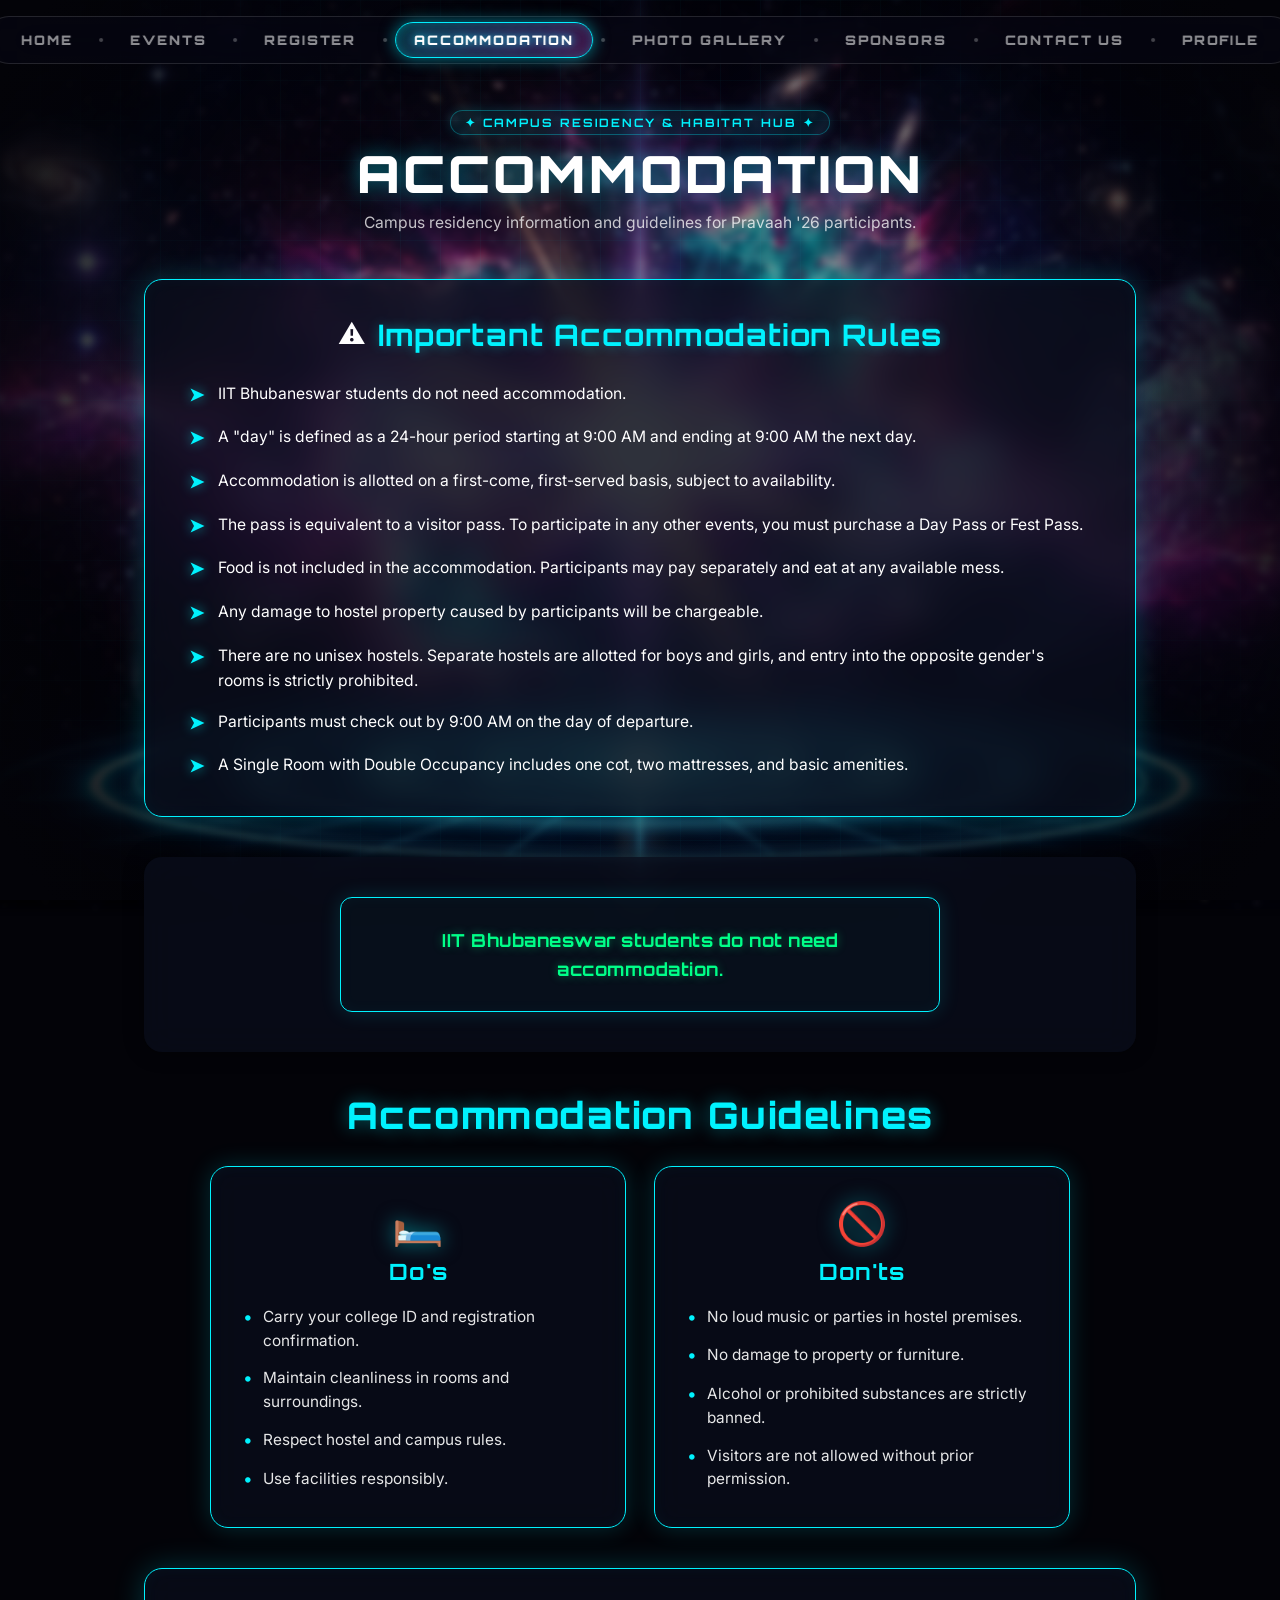
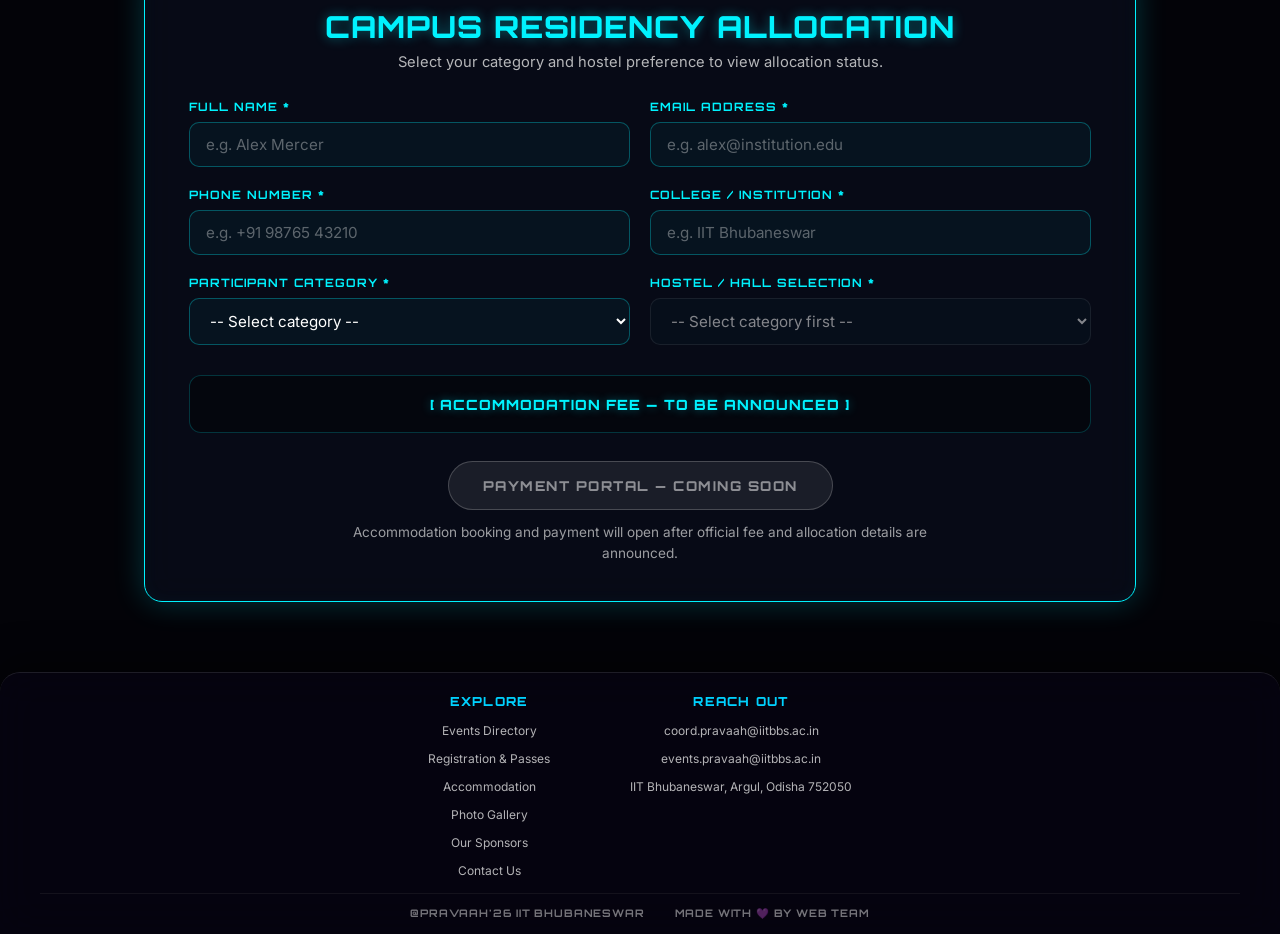
==== commit e6189937: "home page fix" ====
--- a/accommodation.html
+++ b/accommodation.html
@@ -170,37 +170,38 @@
             </form>
         </section>
 
-        <!-- Shared Symmetrical 3-Column Footer -->
-        <footer class="pravaah-full-footer">
-            <div class="footer-columns-grid">
-                <div class="footer-col footer-brand">
-                    <span class="footer-logo-title">PRAVAAH 2026</span>
-                    <p class="footer-tagline">The Annual Cultural & Technopreneurship Fest of IIT Bhubaneswar.</p>
-                </div>
-                <div class="footer-col">
-                    <h4 class="footer-heading">NAVIGATION</h4>
-                    <ul class="footer-links-list">
-                        <li><a href="index.html">Home</a></li>
-                        <li><a href="events.html">Events Directory</a></li>
-                        <li><a href="register.html">Registration & Passes</a></li>
-                        <li><a href="accommodation.html">Accommodation</a></li>
-                    </ul>
-                </div>
-                <div class="footer-col">
-                    <h4 class="footer-heading">HOSPITALITY HELPLINE</h4>
-                    <ul class="footer-links-list">
-                        <li><a href="mailto:hospitality.pravaah@iitbbs.ac.in">hospitality.pravaah@iitbbs.ac.in</a></li>
-                        <li><a href="tel:+919876543210">+91 98765 43210</a></li>
-                    </ul>
-                </div>
-            </div>
-            <div class="footer-bottom-bar">
-                <span>@PRAVAAH'26 IIT BHUBANESWAR</span>
-                <span>MADE WITH 💜 BY WEB TEAM</span>
-            </div>
-        </footer>
-
     </main>
+
+    <!-- Shared Full-Width Footer as on Home Page -->
+    <footer class="pravaah-full-footer footer-centered">
+        <div class="footer-columns-grid grid-centered">
+            <div class="footer-col col-centered">
+                <h4 class="footer-heading">EXPLORE</h4>
+                <ul class="footer-links-list list-centered">
+                    <li><a href="events.html">Events Directory</a></li>
+                    <li><a href="register.html">Registration & Passes</a></li>
+                    <li><a href="accommodation.html">Accommodation</a></li>
+                    <li><a href="photo-gallery.html">Photo Gallery</a></li>
+                    <li><a href="sponsors.html">Our Sponsors</a></li>
+                    <li><a href="contact.html">Contact Us</a></li>
+                </ul>
+            </div>
+
+            <div class="footer-col col-centered">
+                <h4 class="footer-heading">REACH OUT</h4>
+                <ul class="footer-links-list list-centered">
+                    <li><a href="mailto:coord.pravaah@iitbbs.ac.in">coord.pravaah@iitbbs.ac.in</a></li>
+                    <li><a href="mailto:events.pravaah@iitbbs.ac.in">events.pravaah@iitbbs.ac.in</a></li>
+                    <li><a href="https://www.iitbbs.ac.in/" target="_blank">IIT Bhubaneswar, Argul, Odisha 752050</a></li>
+                </ul>
+            </div>
+        </div>
+
+        <div class="footer-bottom-bar bar-centered">
+            <span>@PRAVAAH'26 IIT BHUBANESWAR</span>
+            <span>MADE WITH 💜 BY WEB TEAM</span>
+        </div>
+    </footer>
 
     <script src="glitch-nav.js"></script>
     <script src="accommodation.js"></script>
--- a/style.css
+++ b/style.css
@@ -710,6 +710,25 @@
     transition: opacity 0.8s cubic-bezier(0.25, 1, 0.5, 1),
                 transform 0.8s cubic-bezier(0.25, 1, 0.5, 1),
                 visibility 0.8s;
+}
+
+html.portal-entered-fast #splash-screen,
+html.portal-entered-fast #loader-screen,
+body.portal-entered #splash-screen,
+body.portal-entered #loader-screen {
+    display: none !important;
+    opacity: 0 !important;
+    visibility: hidden !important;
+    pointer-events: none !important;
+    z-index: -9999 !important;
+}
+
+html.portal-entered-fast .cosmic-nav-wheel,
+body.portal-entered .cosmic-nav-wheel {
+    opacity: 1 !important;
+    transform: translate(-50%, 0) !important;
+    pointer-events: all !important;
+    visibility: visible !important;
 }
 
 #loader-screen.portal-warp-section {
